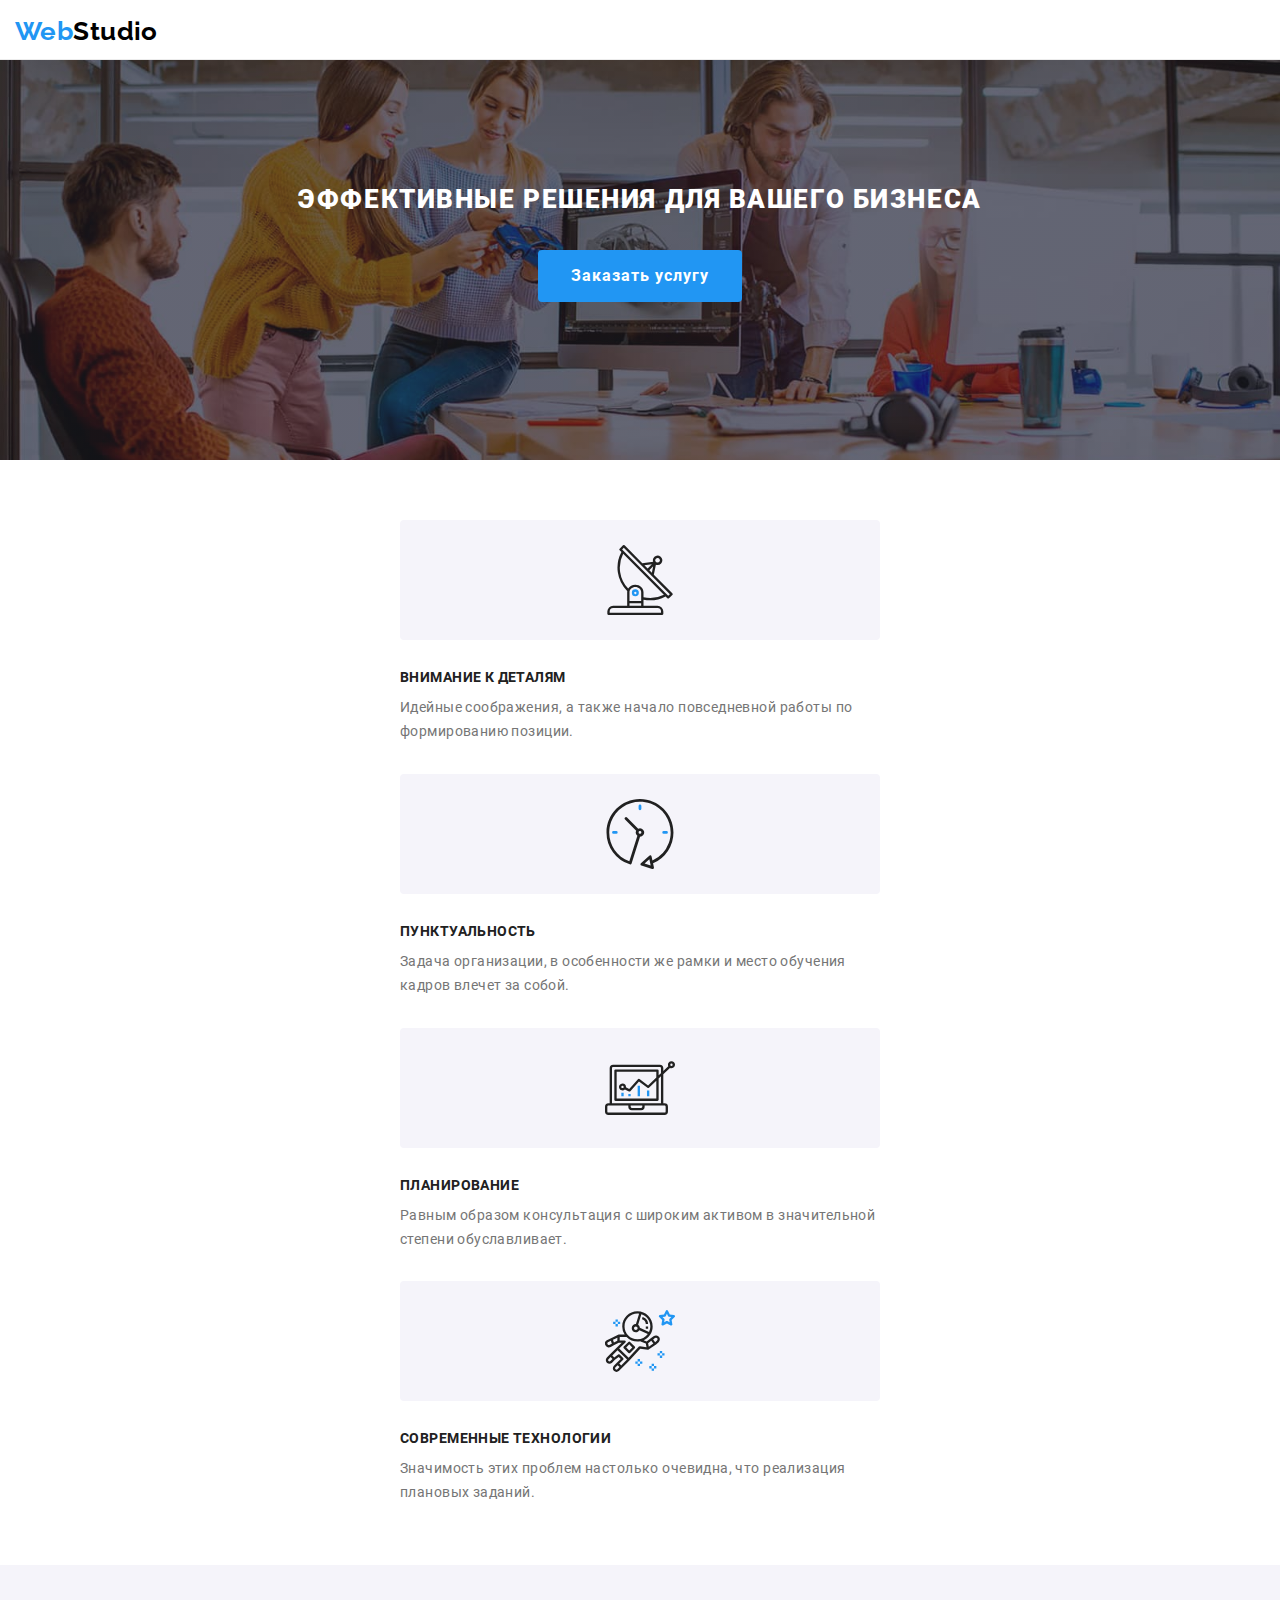
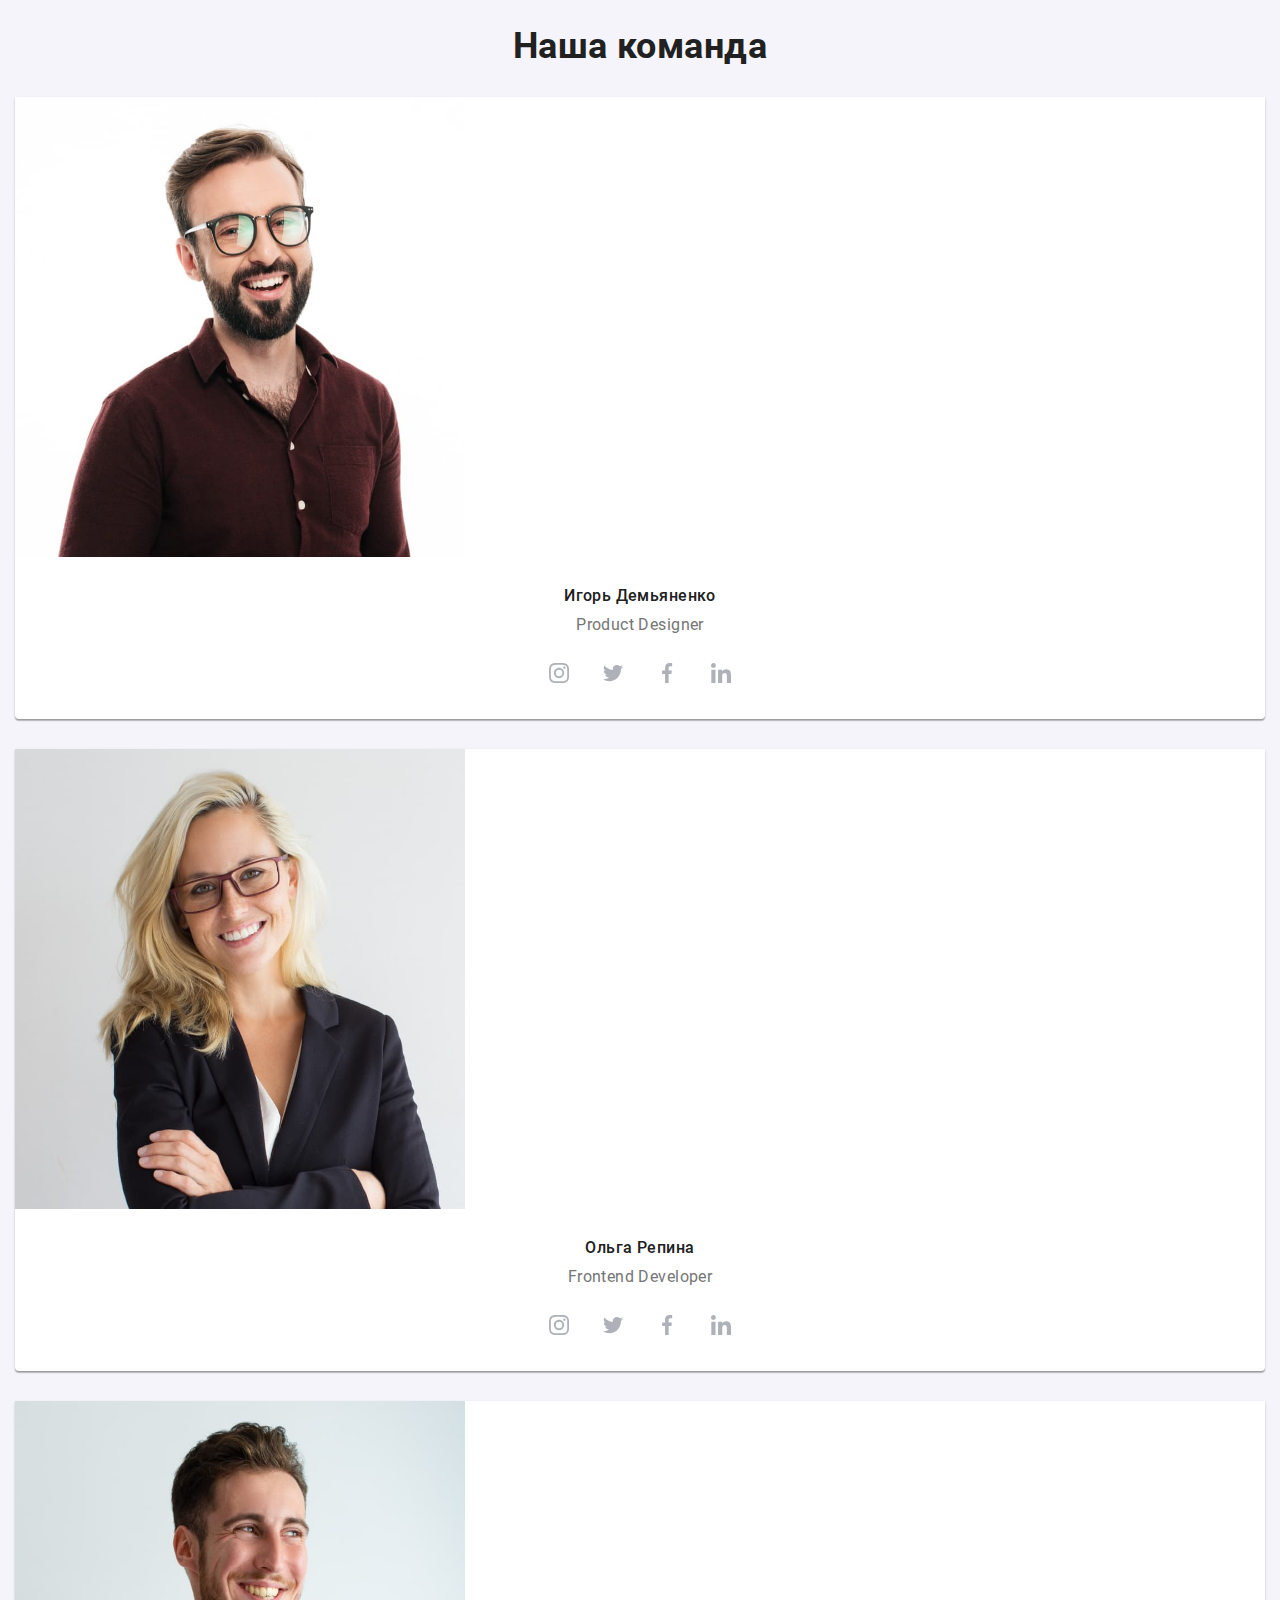
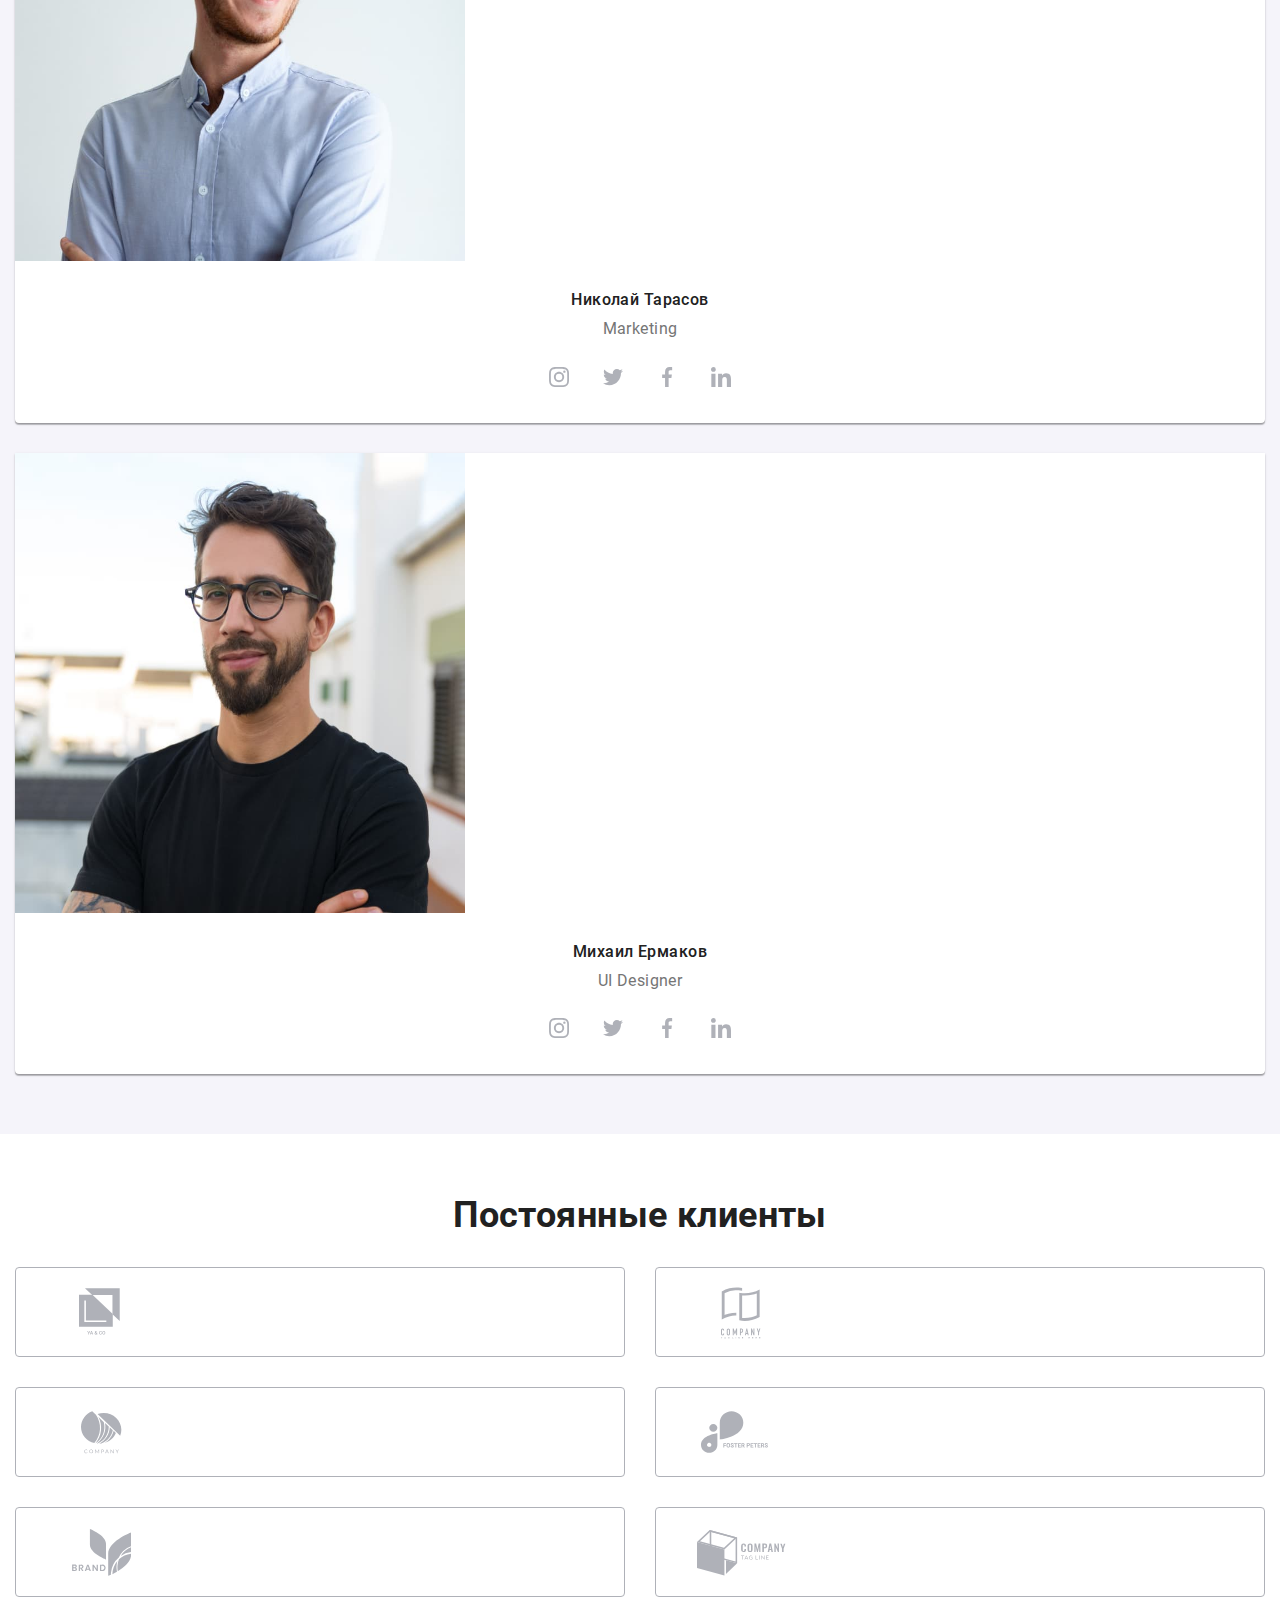
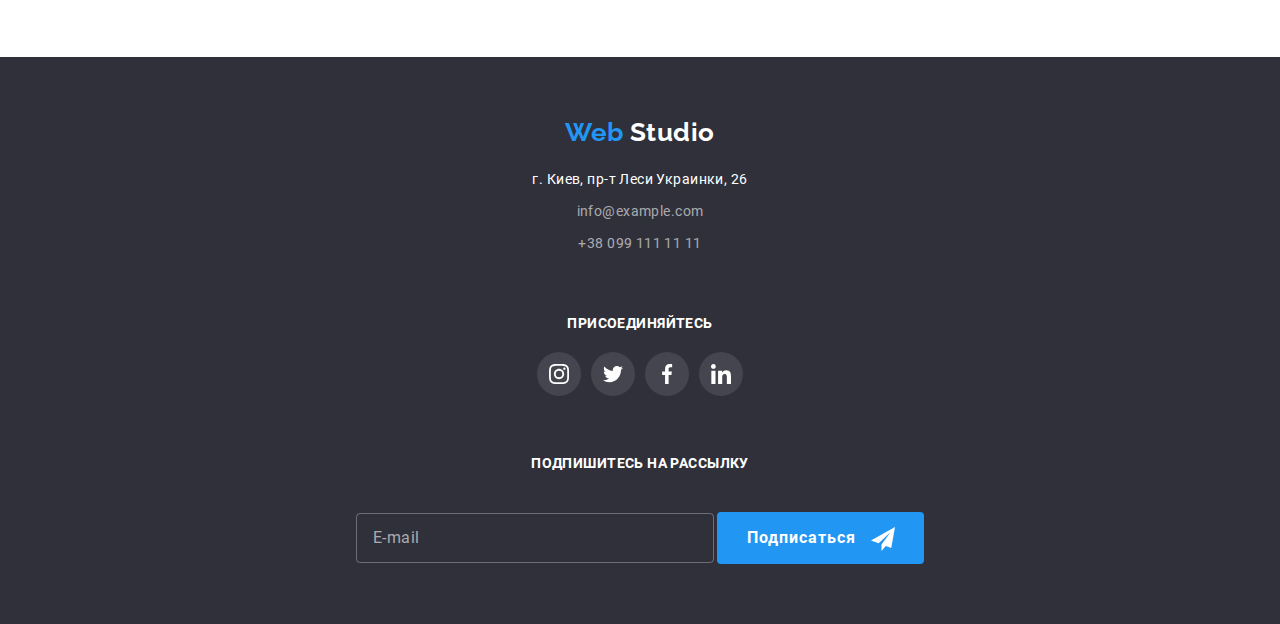
==== index.html @ 6f2499a5 "Сверстана мобильная версия index" ====
<!DOCTYPE html>
<html lang="ru">

<head>
	<meta charset="UTF-8" />
	<meta name="viewport" content="width=device-width, initial-scale=1.0" />
	<meta http-equiv="X-UA-Compatible" content="ie=edge" />
	<link rel="stylesheet" href="./css/main.min.css" />
	<title>Web Studio</title>
</head>

<body>
	<header class="page-header">
		<a href="./index.html" class="logo">
			<span class="logo-first">Web</span>Studio</a>
		<nav class="container main-nav">
			<a href="./index.html" class="logo">
				<span class="logo-first">Web</span>
				Studio
			</a>
			<ul class="list site-nav">
				<li class="site-nav-item"><a href="./index.html" class="site-nav-link current">Студия</a></li>
				<li class="site-nav-item">
					<a href="./portfolio.html" class="site-nav-link">Портфолио</a>
				</li>
				<li class="site-nav-item">
					<a href="#" class="site-nav-link">Контакты</a>
				</li>
			</ul>
			<ul class="list contacts">
				<li class="contacts-item">
					<a href="mailto:info@devstudio.com" class="contacts-link">
						<svg class="icon-contacts" width="16" height="12">
							<use href="./images/icons/sprite.svg#icon-envelope"></use>
						</svg>
						info@devstudio.com
					</a>
				</li>
				<li class="contacts-item">
					<a href="tel:+380961111111" class="contacts-link icon-phone">
						<svg class="icon-contacts" width="10" height="15">
							<use href="./images/icons/sprite.svg#icon-smartphone"></use>
						</svg>
						+38 096 111 11 11
					</a>
				</li>
			</ul>
		</nav>
	</header>
	<main>
		<!--Герой-->
		<section class="hero hero-section">
			<div class="hero-text-area">
				<h1 class="hero-title">Эффективные решения для вашего бизнеса</h1>
				<button type="button" class="button primary" data-modal-open>Заказать услугу</button>
			</div>
		</section>
		<!--Блок преимуществ-->
		<section class="section">
			<div class="container">
				<h2 class="visually-hidden">Наши преимущества</h2>
				<ul class="list advantages">
					<li class="advantages-item">
						<div class="advantages-bg">
							<svg class="advantages-icon">
								<use href="./images/icons/sprite.svg#icon-antenna"></use>
							</svg>
						</div>
						<h3 class="section-title-description">Внимание к деталям</h3>
						<p class="advantages-item-text">Идейные соображения, а также начало повседневной работы по
							формированию позиции.</p>
					</li>
					<li class="advantages-item">
						<div class="advantages-bg">
							<svg class="advantages-icon">
								<use href="./images/icons/sprite.svg#icon-clock"></use>
							</svg>
						</div>
						<h3 class="section-title-description">Пунктуальность</h3>
						<p class="advantages-item-text">Задача организации, в особенности же рамки и место обучения
							кадров влечет за собой.</p>
					</li>
					<li class="advantages-item">
						<div class="advantages-bg">
							<svg class="advantages-icon">
								<use href="./images/icons/sprite.svg#icon-diagram"></use>
							</svg>
						</div>
						<h3 class="section-title-description">Планирование</h3>
						<p class="advantages-item-text">Равным образом консультация с широким активом в значительной
							степени обуславливает.</p>
					</li>
					<li class="advantages-item">
						<div class="advantages-bg">
							<svg class="advantages-icon">
								<use href="./images/icons/sprite.svg#icon-astronaut"></use>
							</svg>
						</div>
						<h3 class="section-title-description">Современные технологии</h3>
						<p class="advantages-item-text">Значимость этих проблем настолько очевидна, что реализация
							плановых заданий.</p>
					</li>
				</ul>
			</div>
		</section>
		<!--Услуги-->
		<section class="section">
			<div class="container">
				<h2 class="section-title mobile-hidden">Чем мы занимаемся</h2>
				<ul class="list products">
					<li class="products-item">
						<img src="./images/desktop-app.jpg" alt="десктопные приложения" width="370" height="294" />
						<h3 class="section-title-description white">Десктопные приложения</h3>
					</li>
					<li class="products-item">
						<img src="./images/mobile-app.jpg" alt="мобильные приложения" width="370" height="294" />
						<h3 class="section-title-description white">Мобильные приложения</h3>
					</li>
					<li class="products-item">
						<img src="./images/design.jpg" alt="дизайн приложений" width="370" height="294" />
						<h3 class="section-title-description white">Дизайнерские решения</h3>
					</li>
				</ul>
			</div>
		</section>
		<!--Команда-->
		<section class="section-grey">
			<div class="container">
				<h2 class="section-title">Наша команда</h2>
				<ul class="list team-member">
					<li class="team-member-card">
						<img src="./images/product-designer.jpg" alt="продуктовый дизайнер Николай Кучеренко"
							width="450" height="460" />
						<div class="team-member-description">
							<h3 class="team-member name">Игорь Демьяненко</h3>
							<p class="team-member prof" lang="en">Product Designer</p>
							<ul class="list social-link">
								<li>
									<a class="social-link-item" href="https://www.instagram.com/" target="_blank"
										rel="noopener noreferrer" aria-label="ссылка на инстаграм">
										<svg class="social-link-icon" width="20" height="20">
											<use href="./images/icons/sprite.svg#icon-instagram"></use>
										</svg>
									</a>
								</li>
								<li>
									<a class="social-link-item" href="https://www.twitter.com/" target="_blank"
										rel="noopener noreferrer" aria-label="ссылка на твиттер">
										<svg class="social-link-icon" width="20" height="20">
											<use href="./images/icons/sprite.svg#icon-twitter"></use>
										</svg>
									</a>
								</li>
								<li>
									<a class="social-link-item" href="https://www.facebook.com/" target="_blank"
										rel="noopener noreferrer" aria-label="ссылка на фейсбук">
										<svg class="social-link-icon" width="20" height="20">
											<use href="./images/icons/sprite.svg#icon-facebook"></use>
										</svg>
									</a>
								</li>
								<li>
									<a class="social-link-item" href="https://www.linkedin.com/" target="_blank"
										rel="noopener noreferrer" aria-label="ссылка на линкедин">
										<svg class="social-link-icon" width="20" height="20">
											<use href="./images/icons/sprite.svg#icon-linkedin"></use>
										</svg>
									</a>
								</li>
							</ul>
						</div>
					</li>
					<li class="team-member-card">
						<img src="./images/frontend.jpg" alt="фронт-энд разработчик Ольга Иванова" width="450"
							height="460" />
						<div class="team-member-description">
							<h3 class="team-member name">Ольга Репина</h3>
							<p class="team-member prof" lang="en">Frontend Developer</p>
							<ul class="list social-link">
								<li>
									<a class="social-link-item" href="https://www.instagram.com/" target="_blank"
										rel="noopener noreferrer" aria-label="ссылка на инстаграм">
										<svg class="social-link-icon" width="20" height="20">
											<use href="./images/icons/sprite.svg#icon-instagram"></use>
										</svg>
									</a>
								</li>
								<li>
									<a class="social-link-item" href="https://www.twitter.com/" target="_blank"
										rel="noopener noreferrer" aria-label="ссылка на твиттер">
										<svg class="social-link-icon" width="20" height="20">
											<use href="./images/icons/sprite.svg#icon-twitter"></use>
										</svg>
									</a>
								</li>
								<li>
									<a class="social-link-item" href="https://www.facebook.com/" target="_blank"
										rel="noopener noreferrer" aria-label="ссылка на фейсбук">
										<svg class="social-link-icon" width="20" height="20">
											<use href="./images/icons/sprite.svg#icon-facebook"></use>
										</svg>
									</a>
								</li>
								<li>
									<a class="social-link-item" href="https://www.linkedin.com/" target="_blank"
										rel="noopener noreferrer" aria-label="ссылка на линкедин">
										<svg class="social-link-icon" width="20" height="20">
											<use href="./images/icons/sprite.svg#icon-linkedin"></use>
										</svg>
									</a>
								</li>
							</ul>
						</div>
					</li>
					<li class="team-member-card">
						<img src="./images/marketing.jpg" alt="маркетолог Андрей Шевченко" width="450" height="460" />
						<div class="team-member-description">
							<h3 class="team-member name">Николай Тарасов</h3>
							<p class="team-member prof" lang="en">Marketing</p>
							<ul class="list social-link">
								<li>
									<a class="social-link-item" href="https://www.instagram.com/" target="_blank"
										rel="noopener noreferrer" aria-label="ссылка на инстаграм">
										<svg class="social-link-icon" width="20" height="20">
											<use href="./images/icons/sprite.svg#icon-instagram"></use>
										</svg>
									</a>
								</li>
								<li>
									<a class="social-link-item" href="https://www.twitter.com/" target="_blank"
										rel="noopener noreferrer" aria-label="ссылка на твиттер">
										<svg class="social-link-icon" width="20" height="20">
											<use href="./images/icons/sprite.svg#icon-twitter"></use>
										</svg>
									</a>
								</li>
								<li>
									<a class="social-link-item" href="https://www.facebook.com/" target="_blank"
										rel="noopener noreferrer" aria-label="ссылка на фейсбук">
										<svg class="social-link-icon" width="20" height="20">
											<use href="./images/icons/sprite.svg#icon-facebook"></use>
										</svg>
									</a>
								</li>
								<li>
									<a class="social-link-item" href="https://www.linkedin.com/" target="_blank"
										rel="noopener noreferrer" aria-label="ссылка на линкедин">
										<svg class="social-link-icon" width="20" height="20">
											<use href="./images/icons/sprite.svg#icon-linkedin"></use>
										</svg>
									</a>
								</li>
							</ul>
						</div>
					</li>
					<li class="team-member-card">
						<img src="./images/ui.jpg" alt="дизайнер Иван Николаев" width="450" height="460" />
						<div class="team-member-description">
							<h3 class="team-member name">Михаил Ермаков</h3>
							<p class="team-member prof" lang="en">UI Designer</p>
							<ul class="list social-link">
								<li>
									<a class="social-link-item" href="https://www.instagram.com/" target="_blank"
										rel="noopener noreferrer" aria-label="ссылка на инстаграм">
										<svg class="social-link-icon" width="20" height="20">
											<use href="./images/icons/sprite.svg#icon-instagram"></use>
										</svg>
									</a>
								</li>
								<li>
									<a class="social-link-item" href="https://www.twitter.com/" target="_blank"
										rel="noopener noreferrer" aria-label="ссылка на твиттер">
										<svg class="social-link-icon" width="20" height="20">
											<use href="./images/icons/sprite.svg#icon-twitter"></use>
										</svg>
									</a>
								</li>
								<li>
									<a class="social-link-item" href="https://www.facebook.com/" target="_blank"
										rel="noopener noreferrer" aria-label="ссылка на фейсбук">
										<svg class="social-link-icon" width="20" height="20">
											<use href="./images/icons/sprite.svg#icon-facebook"></use>
										</svg>
									</a>
								</li>
								<li>
									<a class="social-link-item" href="https://www.linkedin.com/" target="_blank"
										rel="noopener noreferrer" aria-label="ссылка на линкедин">
										<svg class="social-link-icon" width="20" height="20">
											<use href="./images/icons/sprite.svg#icon-linkedin"></use>
										</svg>
									</a>
								</li>
							</ul>
						</div>
					</li>
				</ul>
			</div>
		</section>
		<!--Клиенты-->
		<section class="clients">
			<div class="container">
				<h2 class="section-title">Постоянные клиенты</h2>
				<ul class="list clients-list">
					<li class="clients-list-item">
						<a href="#" class="clients-link">
							<svg width="45" height="50">
								<use href="./images/icons/sprite.svg#icon-logo-1"></use>
							</svg>
						</a>
					</li>
					<li class="clients-list-item">
						<a href="#" class="clients-link">
							<svg width="40" height="52">
								<use href="./images/icons/sprite.svg#icon-logo-2"></use>
							</svg>
						</a>
					</li>
					<li class="clients-list-item">
						<a href="#" class="clients-link">
							<svg width="41" height="43">
								<use href="./images/icons/sprite.svg#icon-logo-3"></use>
							</svg>
						</a>
					</li>
					<li class="clients-list-item">
						<a href="#" class="clients-link">
							<svg width="80" height="43">
								<use href="./images/icons/sprite.svg#icon-logo-4"></use>
							</svg>
						</a>
					</li>
					<li class="clients-list-item">
						<a href="#" class="clients-link">
							<svg width="59" height="47">
								<use href="./images/icons/sprite.svg#icon-logo-5"></use>
							</svg>
						</a>
					</li>
					<li class="clients-list-item">
						<a href="#" class="clients-link">
							<svg width="89" height="46">
								<use href="./images/icons/sprite.svg#icon-logo-6"></use>
							</svg>
						</a>
					</li>
				</ul>
			</div>
		</section>
	</main>
	<footer>
		<div class="container footer-columns">
			<div class="logo-address">
				<a href="./index.html" class="logo-footer">
					<span class="logo-first">Web</span>
					Studio
				</a>
				<address class="address">
					<ul class="list">
						<li>
							<a href="https://goo.gl/maps/nj3guqjCCo6YJQm78" target="_blank" rel="noopener noreferrer"
								class="footer-link address">
								г. Киев, пр-т Леси Украинки, 26
							</a>
						</li>
						<li class="footer-contacts-mail">
							<a href="mailto:info@example.com" class="footer-link">info@example.com</a>
						</li>
						<li class="footer-contacts-phone">
							<a href="tel:+380991111111" class="footer-link">+38 099 111 11 11</a>
						</li>
					</ul>
				</address>
			</div>
			<div class="follow-block">
				<p class="footer-action">Присоединяйтесь</p>
				<ul class="list social-link">
					<li>
						<a class="social-link-item footer" href="https://www.instagram.com/" target="_blank"
							rel="noopener noreferrer" aria-label="ссылка на инстаграм">
							<svg class="social-link-icon" width="20" height="20">
								<use href="./images/icons/sprite.svg#icon-instagram"></use>
							</svg>
						</a>
					</li>
					<li>
						<a class="social-link-item footer" href="https://www.twitter.com/" target="_blank"
							rel="noopener noreferrer" aria-label="ссылка на твиттер">
							<svg class="social-link-icon" width="20" height="20">
								<use href="./images/icons/sprite.svg#icon-twitter"></use>
							</svg>
						</a>
					</li>
					<li>
						<a class="social-link-item footer" href="https://www.facebook.com/" target="_blank"
							rel="noopener noreferrer" aria-label="ссылка на фейсбук">
							<svg class="social-link-icon" width="20" height="20">
								<use href="./images/icons/sprite.svg#icon-facebook"></use>
							</svg>
						</a>
					</li>
					<li>
						<a class="social-link-item footer" href="https://www.linkedin.com/" target="_blank"
							rel="noopener noreferrer" aria-label="ссылка на линкедин">
							<svg class="social-link-icon" width="20" height="20">
								<use href="./images/icons/sprite.svg#icon-linkedin"></use>
							</svg>
						</a>
					</li>
				</ul>
			</div>
			<div class="subscribe-form">
				<p class="footer-action">Подпишитесь на рассылку</p>
				<form action="" method="POST">
					<input type="e-mail" placeholder="E-mail" name="subscribe" required class="subscribe-field" />
					<button type="submit" class="button primary subscribe">
						Подписаться
						<svg class="subscribe-icon">
							<use href="./images/icons/sprite.svg#icon-subscribe"></use>
						</svg>
					</button>
				</form>
			</div>
		</div>
	</footer>
	<div class="backdrop is-hidden" data-modal>
		<div class="modal-window">
			<button class="close-button" data-modal-close>
				<svg class="modal-form-icon close-icon" height="11" width="11">
					<use href="./images/icons/sprite.svg#icon-close"></use>
				</svg>
			</button>
			<p class="modal-form-title">Оставьте свои данные, мы вам перезвоним</p>
			<form action="" method="POST" class="modal-form">
				<label class="modal-form-label" for="username">Имя</label>
				<div class="modal-form-wrap">
					<input type="text" name="username" id="username" class="modal-form-field" required />
					<svg class="modal-form-icon" height="18" width="18">
						<use href="./images/icons/sprite.svg#icon-human"></use>
					</svg>
				</div>
				<label class="modal-form-label" for="phone">Телефон</label>
				<div class="modal-form-wrap">
					<input type="telephone" name="phone" id="phone" required class="modal-form-field" />
					<svg class="modal-form-icon" height="18" width="18">
						<use href="./images/icons/sprite.svg#icon-phone-2"></use>
					</svg>
				</div>
				<label class="modal-form-label" for="mail">Почта</label>
				<div class="modal-form-wrap">
					<input type="e-mail" name="mail" id="mail" required class="modal-form-field" />
					<svg class="modal-form-icon" height="18" width="18">
						<use href="./images/icons/sprite.svg#icon-mail-filled"></use>
					</svg>
				</div>
				<label class="modal-form-label" for="comment">Комментарий</label>
				<div class="modal-form-wrap">
					<textarea name="comment" id="comment" placeholder="Введите текст" rows="8"
						class="modal-form-field"></textarea>
				</div>
				<div class="custom-checkbox-wrap">
					<label class="check-label" for="check">
						<input class="custom-checkbox" type="checkbox" name="check" id="check" value="check" />
						<span class="icon-check"></span>
						Соглашаюсь с рассылкой и принимаю&nbsp;
						<a href="#" class="policy-link">Условия договора</a>
					</label>
				</div>
				<div class="button-submit-wrap"><button type="submit" class="button primary send">Отправить</button>
				</div>
			</form>
		</div>
	</div>
	<script src="./js/modal.js"></script>
</body>

</html>
---- css/main.min.css ----
/*! normalize.css v8.0.1 | MIT License | github.com/necolas/normalize.css */html{line-height:1.15;-webkit-text-size-adjust:100%}body{margin:0}main{display:block}h1{font-size:2em;margin:0.67em 0}hr{-webkit-box-sizing:content-box;box-sizing:content-box;height:0;overflow:visible}pre{font-family:monospace, monospace;font-size:1em}a{background-color:transparent}abbr[title]{border-bottom:none;text-decoration:underline;-webkit-text-decoration:underline dotted;text-decoration:underline dotted}b,strong{font-weight:bolder}code,kbd,samp{font-family:monospace, monospace;font-size:1em}small{font-size:80%}sub,sup{font-size:75%;line-height:0;position:relative;vertical-align:baseline}sub{bottom:-0.25em}sup{top:-0.5em}img{border-style:none}button,input,optgroup,select,textarea{font-family:inherit;font-size:100%;line-height:1.15;margin:0}button,input{overflow:visible}button,select{text-transform:none}button,[type="button"],[type="reset"],[type="submit"]{-webkit-appearance:button}button::-moz-focus-inner,[type="button"]::-moz-focus-inner,[type="reset"]::-moz-focus-inner,[type="submit"]::-moz-focus-inner{border-style:none;padding:0}button:-moz-focusring,[type="button"]:-moz-focusring,[type="reset"]:-moz-focusring,[type="submit"]:-moz-focusring{outline:1px dotted ButtonText}fieldset{padding:0.35em 0.75em 0.625em}legend{-webkit-box-sizing:border-box;box-sizing:border-box;color:inherit;display:table;max-width:100%;padding:0;white-space:normal}progress{vertical-align:baseline}textarea{overflow:auto}[type="checkbox"],[type="radio"]{-webkit-box-sizing:border-box;box-sizing:border-box;padding:0}[type="number"]::-webkit-inner-spin-button,[type="number"]::-webkit-outer-spin-button{height:auto}[type="search"]{-webkit-appearance:textfield;outline-offset:-2px}[type="search"]::-webkit-search-decoration{-webkit-appearance:none}::-webkit-file-upload-button{-webkit-appearance:button;font:inherit}details{display:block}summary{display:list-item}template{display:none}[hidden]{display:none}@font-face{font-family:Roboto;src:url(../fonts/Roboto-Regular.woff) format("woff"),url(../fonts/Roboto-Regular.woff2) format("woff2");font-weight:400;font-style:normal}@font-face{font-family:Roboto;src:url(../fonts/Roboto-Medium.woff) format("woff"),url(../fonts/Roboto-Medium.woff2) format("woff2");font-weight:500;font-style:normal}@font-face{font-family:Roboto;src:url(../fonts/Roboto-Bold.woff) format("woff"),url(../fonts/Roboto-Bold.woff2) format("woff2");font-weight:700;font-style:normal}@font-face{font-family:Roboto;src:url(../fonts/Roboto-Black.woff) format("woff"),url(../fonts/Roboto-Black.woff2) format("woff2");font-weight:900;font-style:normal}@font-face{font-family:Raleway;src:url(../fonts/Raleway-Bold.woff) format("woff"),url(../fonts/Raleway-Bold.woff2) format("woff2");font-weight:700;font-style:normal}.logo,.logo-first,.logo-footer{font-family:Raleway, serif;font-style:normal;font-weight:700;font-size:26px;line-height:1.2;text-decoration:none}.button,.site-nav-link,.site-nav-link::after,.contacts-link,.clients-list-item,.clients-link,.portfolio-card-link,.portfolio-item-text,.social-link-item,.social-link-icon:hover,.social-link-icon:focus,.social-link-item.footer,.subscribe-field,.modal-form-field,.modal-form-icon,.icon-check,.backdrop{-webkit-transition-duration:250ms;transition-duration:250ms;-webkit-transition-timing-function:cubic-bezier(0.4, 0, 0.2, 1);transition-timing-function:cubic-bezier(0.4, 0, 0.2, 1)}.button{display:inline-block;border:1px solid transparent;border-radius:4px;padding:10px 32px;min-width:200px;background-color:#fff;color:#757575;font-weight:700;font-size:16px;line-height:1.88;text-align:center;letter-spacing:0.06em;cursor:pointer;-webkit-transition-property:color, background-color, -webkit-box-shadow;transition-property:color, background-color, -webkit-box-shadow;transition-property:color, background-color, box-shadow;transition-property:color, background-color, box-shadow, -webkit-box-shadow}.site-nav-link,.contacts-link{padding-top:32px;padding-bottom:32px;display:block;font-weight:500;line-height:1.14;letter-spacing:0.02em;text-decoration:none}html{-webkit-box-sizing:border-box;box-sizing:border-box}*,*::before,*::after{-webkit-box-sizing:inherit;box-sizing:inherit}body{color:#757575;font-family:Roboto, sans-serif;font-style:normal;font-weight:400;font-size:14px;line-height:1.71;letter-spacing:0.03em;background-color:#fff}footer{margin-top:60px;background-color:#2f303a}button{font-family:inherit}img{display:block;margin:0;max-width:100%}.list{list-style:none;padding:0;margin:0}.container{margin-left:auto;margin-right:auto;padding-left:15px;padding-right:15px}.visually-hidden{position:absolute !important;clip:rect(1px 1px 1px 1px);clip:rect(1px, 1px, 1px, 1px);padding:0 !important;border:0 !important;height:1px !important;width:1px !important;overflow:hidden}.logo{color:#000;display:block;padding-top:16px;padding-bottom:16px;padding-left:15px}.logo-first{color:#2196f3}.logo-footer{color:#fff}.page-header{position:relative;margin:0;border-bottom:1px solid #ececec;height:60px}.main-nav{display:none;-webkit-box-align:center;-ms-flex-align:center;align-items:center}.site-nav{display:-webkit-box;display:-ms-flexbox;display:flex;margin-left:75px}.site-nav-item{margin-right:50px;position:relative}.site-nav-item:last-child{margin-right:0}.contacts{display:none;margin-left:auto}.contacts-item{margin-right:30px}.contacts-item:last-child{margin-right:0}.site-nav-link{color:#212121;-webkit-transition-property:color;transition-property:color}.site-nav-link::after{content:"";background-color:#ffffff;-webkit-transition-property:background-color;transition-property:background-color}.site-nav-link:hover::after,.site-nav-link:focus::after,.site-nav-link.current::after{content:"";width:100%;height:4px;border-radius:2px;background-color:#2196f3;position:absolute;bottom:0;left:0;-webkit-transform:translate(0px, 1px);transform:translate(0px, 1px)}.site-nav-link.current{color:#2196f3}.contacts-link{color:#757575;fill:#757575;-webkit-transition-property:color, fill;transition-property:color, fill}.icon-contacts{margin-right:10px;vertical-align:middle}.site-nav-link:hover,.contacts-link:hover,.site-nav-link:focus,.contacts-link:focus{color:#2196f3;fill:#2196f3}.hero{color:#fff;text-align:center;letter-spacing:0.06em}.hero-section{padding-top:118px;padding-bottom:118px;padding-left:60px;padding-right:60px;height:400px;width:100%;margin-left:auto;margin-right:auto;background-color:rgba(47,48,58,0.8);background-image:-webkit-gradient(linear, left top, left bottom, from(rgba(47,48,58,0.4)), to(rgba(47,48,58,0.4))),url(../images/hero.jpg);background-image:linear-gradient(rgba(47,48,58,0.4), rgba(47,48,58,0.4)),url(../images/hero.jpg);background-position:center;background-size:cover}.hero-text-area{margin-left:auto;margin-right:auto}.hero-title{margin-top:0;margin-bottom:30px;font-weight:900;font-size:26px;line-height:1.62;letter-spacing:0.06em;text-transform:uppercase}.button.primary{background-color:#2196f3;color:#fff}.button.filter{background-color:#f5f4fa;color:#212121;line-height:1.88;letter-spacing:0.03em;padding:6px 22px;min-width:73px}.subscribe{padding-left:29px;padding-right:28px;margin-top:20px}.subscribe-icon{fill:#fff;width:24px;height:24px;margin-left:10px;vertical-align:middle}.filter-item{margin-left:8px}.filter-item:first-child{margin-left:0}.button.filter:hover,.button.filter:active,.button.filter:focus{background-color:#2196f3;color:#fff;outline:none;-webkit-box-shadow:0px 3px 1px rgba(0,0,0,0.1),0px 1px 2px rgba(0,0,0,0.08),0px 2px 2px rgba(0,0,0,0.12);box-shadow:0px 3px 1px rgba(0,0,0,0.1),0px 1px 2px rgba(0,0,0,0.08),0px 2px 2px rgba(0,0,0,0.12)}.send:hover,.send:focus,.primary:hover,.primary:focus{-webkit-box-shadow:0px 4px 4px rgba(0,0,0,0.15);box-shadow:0px 4px 4px rgba(0,0,0,0.15);background:#188ce8;outline:none}.section{margin-top:60px}.section-title{margin-top:0;margin-bottom:30px;color:#212121;font-weight:700;font-size:36px;line-height:1.17;text-align:center}.section-title-description{margin-top:30px;margin-bottom:10px;color:#212121;font-weight:700;font-size:14px;line-height:1.14;text-transform:uppercase}.section-title-description.white{margin-top:0;margin-bottom:0;padding-top:27px;padding-bottom:27px;display:block;position:absolute;bottom:0;width:100%;background-color:rgba(47,48,58,0.8);color:#fff;text-align:center}.advantages-item{max-width:480px;display:block;margin-left:auto;margin-right:auto}.advantages-item:not(:last-child){margin-bottom:30px}.advantages-bg{height:120px;display:-webkit-box;display:-ms-flexbox;display:flex;-webkit-box-align:center;-ms-flex-align:center;align-items:center;-webkit-box-pack:center;-ms-flex-pack:center;justify-content:center;background-color:#f5f4fa;border-radius:4px}.advantages-icon{width:70px;height:70px}.advantages-item-text{margin:0;padding:0}.mobile-hidden{display:none}.products{display:none}.products-item{width:calc((100% - 60px) / 3);position:relative}.products-item:not(:last-child){margin-right:30px}.section-grey{padding-top:60px;padding-bottom:60px;margin-top:60px;background-color:#f5f4fa}.team-member{font-size:16px;line-height:1.18;text-align:center}.team-member-card{width:100%;background-color:#fff;-webkit-box-shadow:0px 1px 3px rgba(0,0,0,0.12),0px 1px 1px rgba(0,0,0,0.14),0px 2px 1px rgba(0,0,0,0.2);box-shadow:0px 1px 3px rgba(0,0,0,0.12),0px 1px 1px rgba(0,0,0,0.14),0px 2px 1px rgba(0,0,0,0.2);border-radius:0px 0px 4px 4px}.team-member-card:not(:last-child){margin-bottom:30px}.team-member.name{margin-top:0;margin-bottom:10px;display:block;color:#212121;font-weight:500}.team-member.prof{margin-top:0;margin-bottom:16px;display:block}.team-member-description{padding-top:30px;padding-bottom:24px;margin-left:auto;margin-right:auto}.clients{margin-top:60px}.clients-list{display:-webkit-box;display:-ms-flexbox;display:flex;-webkit-box-align:center;-ms-flex-align:center;align-items:center;-ms-flex-wrap:wrap;flex-wrap:wrap}.clients-list-item{display:-webkit-box;display:-ms-flexbox;display:flex;width:calc((100% - 30px) / 2);height:90px;border:1px solid #afb1b8;border-radius:4px;margin-bottom:30px;-webkit-transition-property:border-color;transition-property:border-color}.clients-list-item:hover,.clients-list-item:focus{border-color:#2196f3}.clients-list-item:not(:nth-child(2n)){margin-right:30px}.clients-list-item:nth-child(5){margin-bottom:0px}.clients-list-item:nth-child(6){margin-bottom:0px}.clients-link{display:-webkit-box;display:-ms-flexbox;display:flex;-webkit-box-align:center;-ms-flex-align:center;align-items:center;-webkit-box-pack:center;-ms-flex-pack:center;justify-content:center;height:90px;width:170px;margin:0;padding:0;fill:#afb1b8;-webkit-transition-property:fill;transition-property:fill}.clients-link:hover,.clients-link:focus{fill:#2196f3}.portfolio-card{width:calc((100% - 60px) / 3);margin-right:30px;margin-bottom:30px}.portfolio-card-link{color:inherit;text-decoration:none;display:block;margin:0;padding:0;background:#ffffff;-webkit-transition-property:-webkit-box-shadow;transition-property:-webkit-box-shadow;transition-property:box-shadow;transition-property:box-shadow, -webkit-box-shadow}.portfolio-card-link:hover,.portfolio-card-link:focus{-webkit-box-shadow:0px 1px 1px rgba(0,0,0,0.12),0px 4px 4px rgba(0,0,0,0.06),1px 4px 6px rgba(0,0,0,0.16);box-shadow:0px 1px 1px rgba(0,0,0,0.12),0px 4px 4px rgba(0,0,0,0.06),1px 4px 6px rgba(0,0,0,0.16)}.portfolio-card:nth-last-child(-n+3){margin-bottom:0}.portfolio-card:nth-child(3n){margin-right:0}.portfolio-item{padding:20px 24px;border-left:1px solid #eeeeee;border-right:1px solid #eeeeee;border-bottom:1px solid #eeeeee}.portfolio-item-title{margin:0;color:#212121;font-weight:700;font-size:18px;line-height:2;letter-spacing:0.06em}.portfolio-item-description{margin-top:4px;margin-bottom:0;font-size:16px;line-height:1.87}.portfolio-item-text{margin:0;padding:63px 24px;width:100%;height:100%;position:absolute;top:0;left:0;background-color:rgba(33,150,243,0.9);color:#fff;font-size:18px;line-height:1.56;-webkit-transform:translatey(101%);transform:translatey(101%);-webkit-transition-property:-webkit-transform;transition-property:-webkit-transform;transition-property:transform;transition-property:transform, -webkit-transform}.overlay-portfolio-text{position:relative;overflow:hidden}.portfolio-card-link:hover .portfolio-item-text,.portfolio-card-link:focus .portfolio-item-text{-webkit-transform:translatey(0);transform:translatey(0);width:370px;height:294px}.filter-list{display:-webkit-box;display:-ms-flexbox;display:flex;-webkit-box-pack:center;-ms-flex-pack:center;justify-content:center}.filter-section{margin-top:94px}.works-section{margin-top:50px}.works-list{display:-webkit-box;display:-ms-flexbox;display:flex;-ms-flex-wrap:wrap;flex-wrap:wrap}.footer-link{color:rgba(255,255,255,0.6);font-style:normal;text-decoration:none}.footer-link.address{color:#fff}.footer-action{margin-bottom:20px;color:#fff;font-weight:700;font-size:14px;line-height:1.14;text-transform:uppercase}.footer-columns{-webkit-box-align:baseline;-ms-flex-align:baseline;align-items:baseline;padding-bottom:60px;padding-top:60px;text-align:center}.address{margin-top:20px}.footer-contacts-mail{margin-top:8px}.footer-contacts-phone{margin-top:8px}.subscribe-form{margin-top:60px}.social-link{display:-webkit-box;display:-ms-flexbox;display:flex;-webkit-box-align:center;-ms-flex-align:center;align-items:center;-webkit-box-pack:center;-ms-flex-pack:center;justify-content:center}.social-link>li:not(:last-child){margin-right:10px}.social-link-item{display:-webkit-box;display:-ms-flexbox;display:flex;-webkit-box-align:center;-ms-flex-align:center;align-items:center;margin:0px;padding:12px;fill:#afb1b8;background-color:#ffffff;border-radius:50%;-webkit-transition-property:fill, background-color;transition-property:fill, background-color}.social-link-item:hover,.social-link-item:focus,.social-link-item.footer:hover,.social-link-item.footer:focus{fill:#fff;background-size:44px 44px;background-color:#2196f3;border-radius:50%}.social-link-icon:hover,.social-link-icon:focus{fill:#fff;-webkit-transition-property:fill;transition-property:fill}.social-link-item.footer{fill:#fff;background-color:rgba(255,255,255,0.1);border-radius:50%;-webkit-transition-property:fill, background-color;transition-property:fill, background-color}.follow-block{margin-top:60px}.subscribe-field{display:inline-block;outline:none;height:50px;min-width:358px;padding-left:16px;padding-right:16px;border:1px solid rgba(255,255,255,0.3);border-radius:4px;background:transparent;font-size:16px;color:#fff;-webkit-transition-property:border;transition-property:border}.subscribe-field::-webkit-input-placeholder{font-size:16px;color:rgba(255,255,255,0.6);letter-spacing:0.03em}.subscribe-field:-ms-input-placeholder{font-size:16px;color:rgba(255,255,255,0.6);letter-spacing:0.03em}.subscribe-field::-ms-input-placeholder{font-size:16px;color:rgba(255,255,255,0.6);letter-spacing:0.03em}.subscribe-field::placeholder{font-size:16px;color:rgba(255,255,255,0.6);letter-spacing:0.03em}.subscribe-field:hover,.subscribe-field:focus,.subscribe-field:not(:placeholder-shown){border-color:#fff}.modal-form{font-weight:400;font-size:12px;line-height:1.17;letter-spacing:0.01em;color:#757575;padding-right:40px;padding-left:40px}.modal-form-title{margin-top:40px;margin-bottom:12px;font-weight:700;font-size:20px;line-height:1.15;text-align:center;letter-spacing:0.03em;color:#212121}.modal-form-field{display:block;width:100%;height:40px;background:transparent;border:1px solid rgba(33,33,33,0.2);border-radius:4px;padding-left:42px;padding-right:12px;margin-bottom:10px;outline:none;-webkit-transition-property:border;transition-property:border}.modal-form-field::-webkit-input-placeholder{color:rgba(117,117,117,0.5)}.modal-form-field:-ms-input-placeholder{color:rgba(117,117,117,0.5)}.modal-form-field::-ms-input-placeholder{color:rgba(117,117,117,0.5)}.modal-form-field::placeholder{color:rgba(117,117,117,0.5)}.modal-form-label{display:block;margin-bottom:4px}.modal-form-icon{position:absolute;left:15px;top:50%;-webkit-transform:translate(0%, -50%);transform:translate(0%, -50%);fill:#212121;-webkit-transition-property:fill;transition-property:fill}.modal-form-wrap{position:relative}textarea.modal-form-field{height:120px;resize:none;padding:12px 16px}.modal-form-field:focus+.modal-form-icon,.modal-form-field:hover+.modal-form-icon{fill:#2196f3}.modal-form-field:focus,.modal-form-field:hover{border:1px solid #2196f3}.button-submit-wrap{display:-webkit-box;display:-ms-flexbox;display:flex;-webkit-box-pack:center;-ms-flex-pack:center;justify-content:center;margin-top:30px;margin-bottom:40px}.custom-checkbox-wrap{display:-webkit-box;display:-ms-flexbox;display:flex;-webkit-box-pack:center;-ms-flex-pack:center;justify-content:center;margin-top:20px;font-size:14px;line-height:2}.custom-checkbox{position:absolute;width:1px;height:1px;margin:-1px;border:0;padding:0;clip:rect(0 0 0 0);overflow:hidden}.check-label{display:-webkit-box;display:-ms-flexbox;display:flex;-webkit-box-align:center;-ms-flex-align:center;align-items:center;cursor:pointer}.icon-check{display:inline-block;width:16px;height:15px;margin-right:7px;border:2px solid #212121;border-radius:4px;background-color:rgba(255,255,255,0);-webkit-transition-property:border, background-color;transition-property:border, background-color}.custom-checkbox:checked+.icon-check{background-color:#2196f3;background-image:url(../images/icons/icon-check.svg);background-size:contain;background-origin:border-box;border-color:#2196f3}.policy-link{color:#2196f3;text-decoration:underline}.backdrop{position:fixed;top:0;left:0;right:0;bottom:0;width:100%;height:100%;background-color:rgba(0,0,0,0.2);opacity:1;-webkit-transition-property:opacity;transition-property:opacity}.backdrop.is-hidden{visibility:hidden;pointer-events:none;opacity:0}.modal-window{position:absolute;top:50%;left:50%;-webkit-transform:translate(-50%, -50%);transform:translate(-50%, -50%);width:90%;max-width:528px;background-color:#ffffff;-webkit-box-shadow:0px 1px 3px rgba(0,0,0,0.12),0px 1px 1px rgba(0,0,0,0.14),0px 2px 1px rgba(0,0,0,0.2);box-shadow:0px 1px 3px rgba(0,0,0,0.12),0px 1px 1px rgba(0,0,0,0.14),0px 2px 1px rgba(0,0,0,0.2);border-radius:4px}.close-button{position:absolute;right:8px;top:8px;width:30px;height:30px;border:1px solid rgba(0,0,0,0.1);border-radius:50%;cursor:pointer}.close-button:hover,.close-button:focus{fill:#2196f3}.close-button:active{outline:none}.modal-form-icon.close-icon{-webkit-transform:translate(-50%, -50%);transform:translate(-50%, -50%);fill:black}.close-button:hover .modal-form-icon.close-icon,.close-button:focus .modal-form-icon.close-icon{fill:#2196f3}
/*# sourceMappingURL=main.min.css.map */
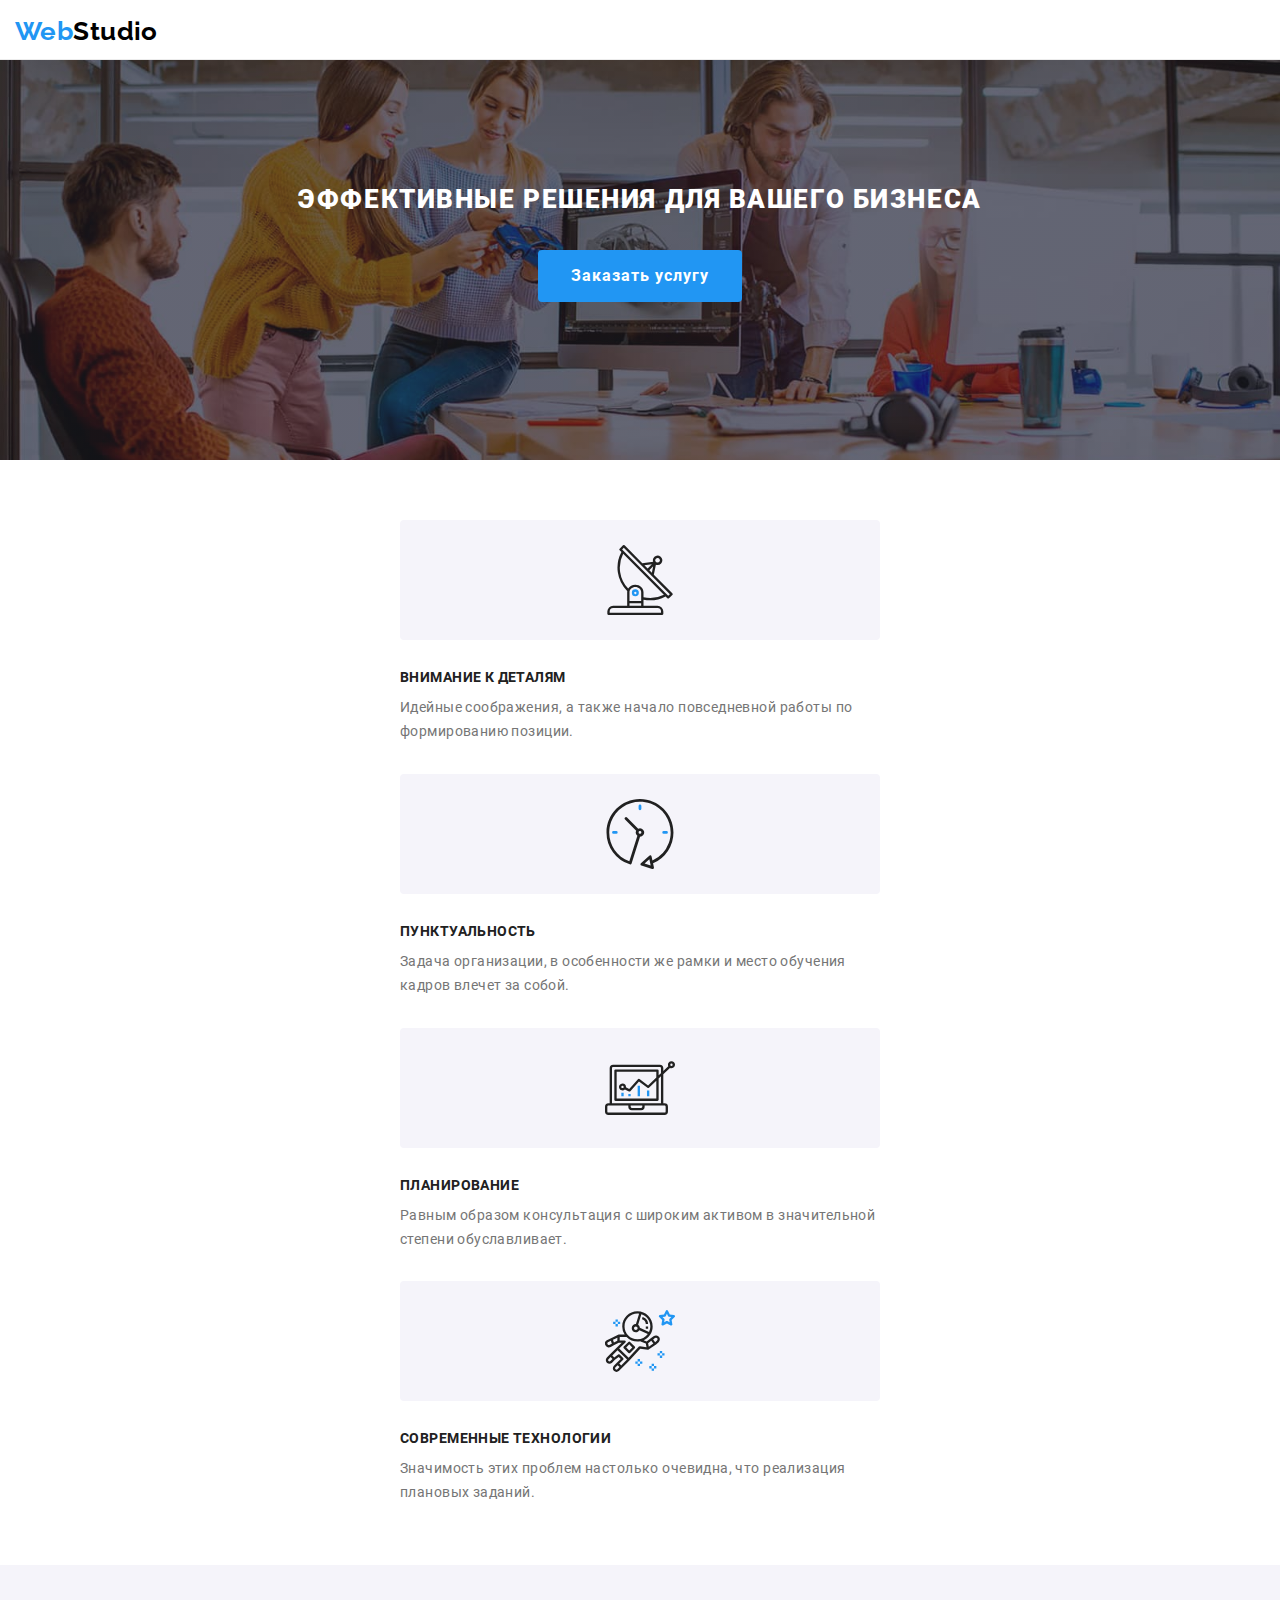
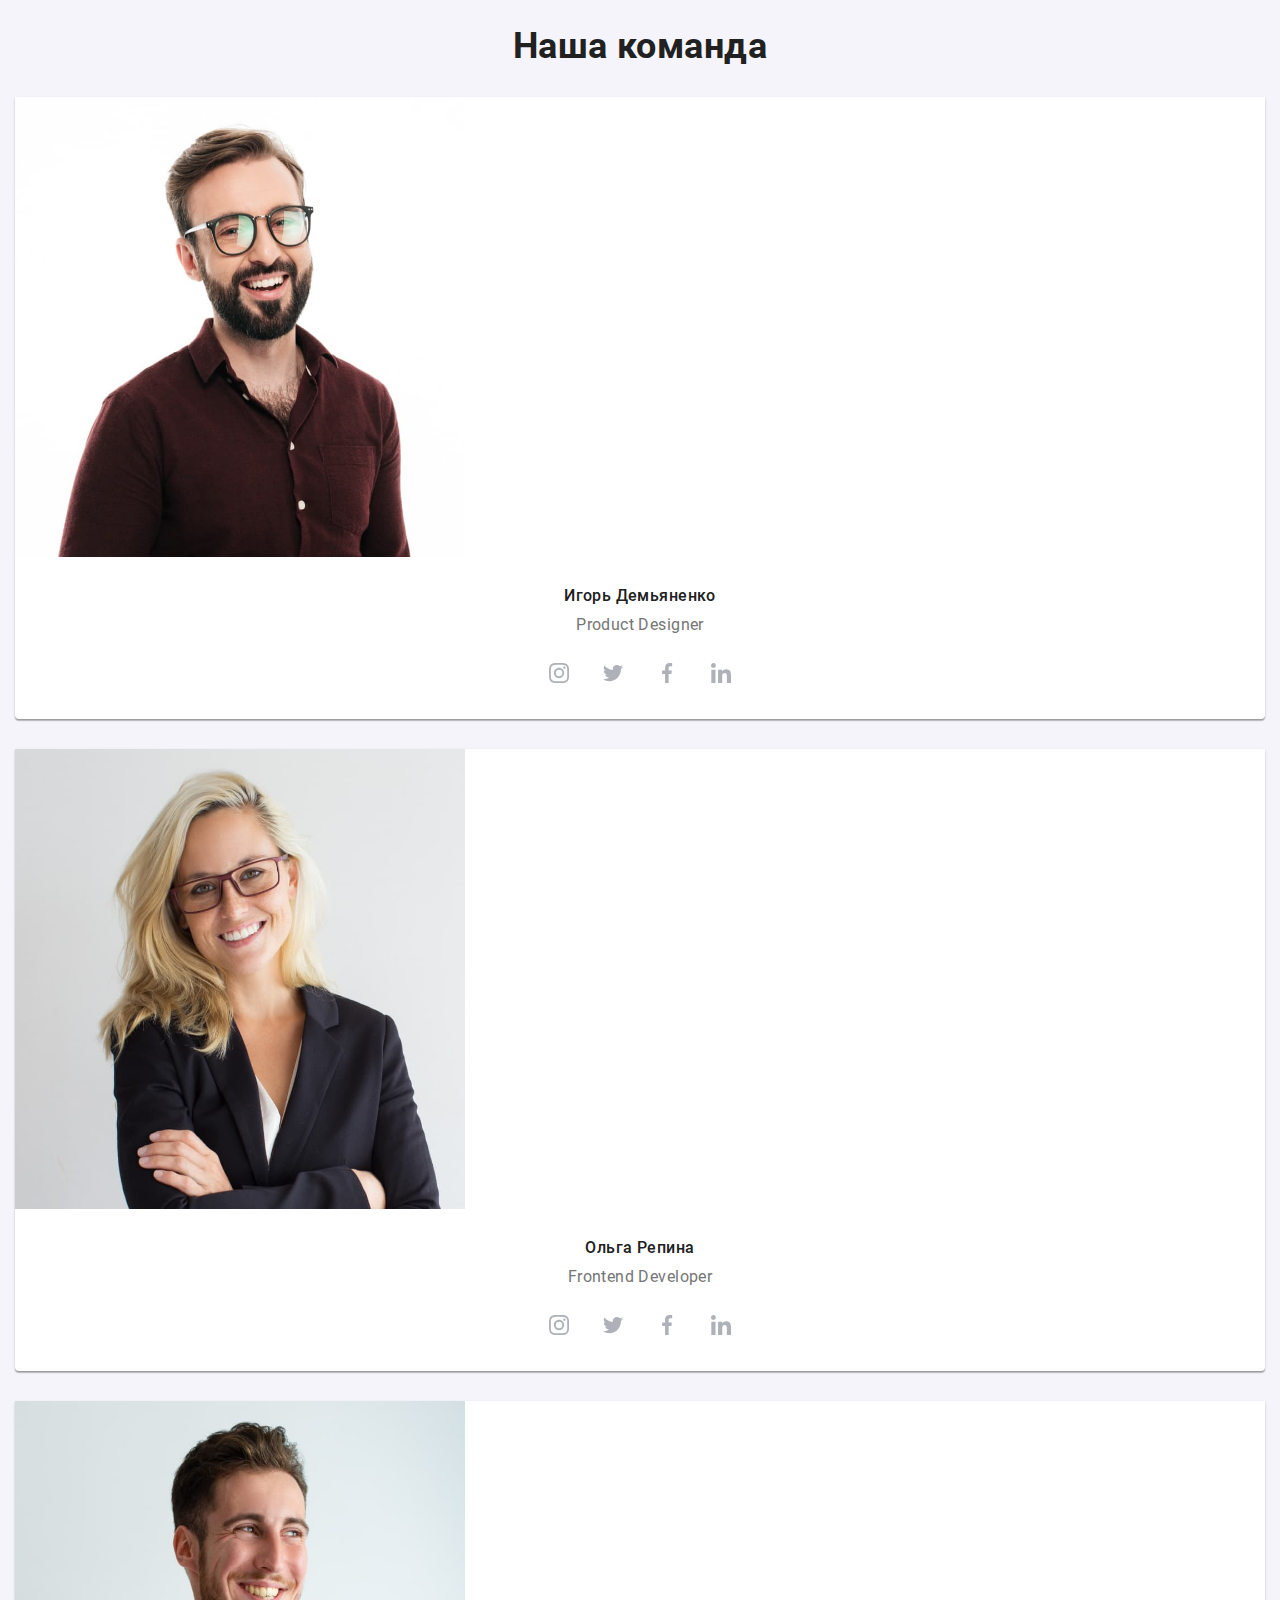
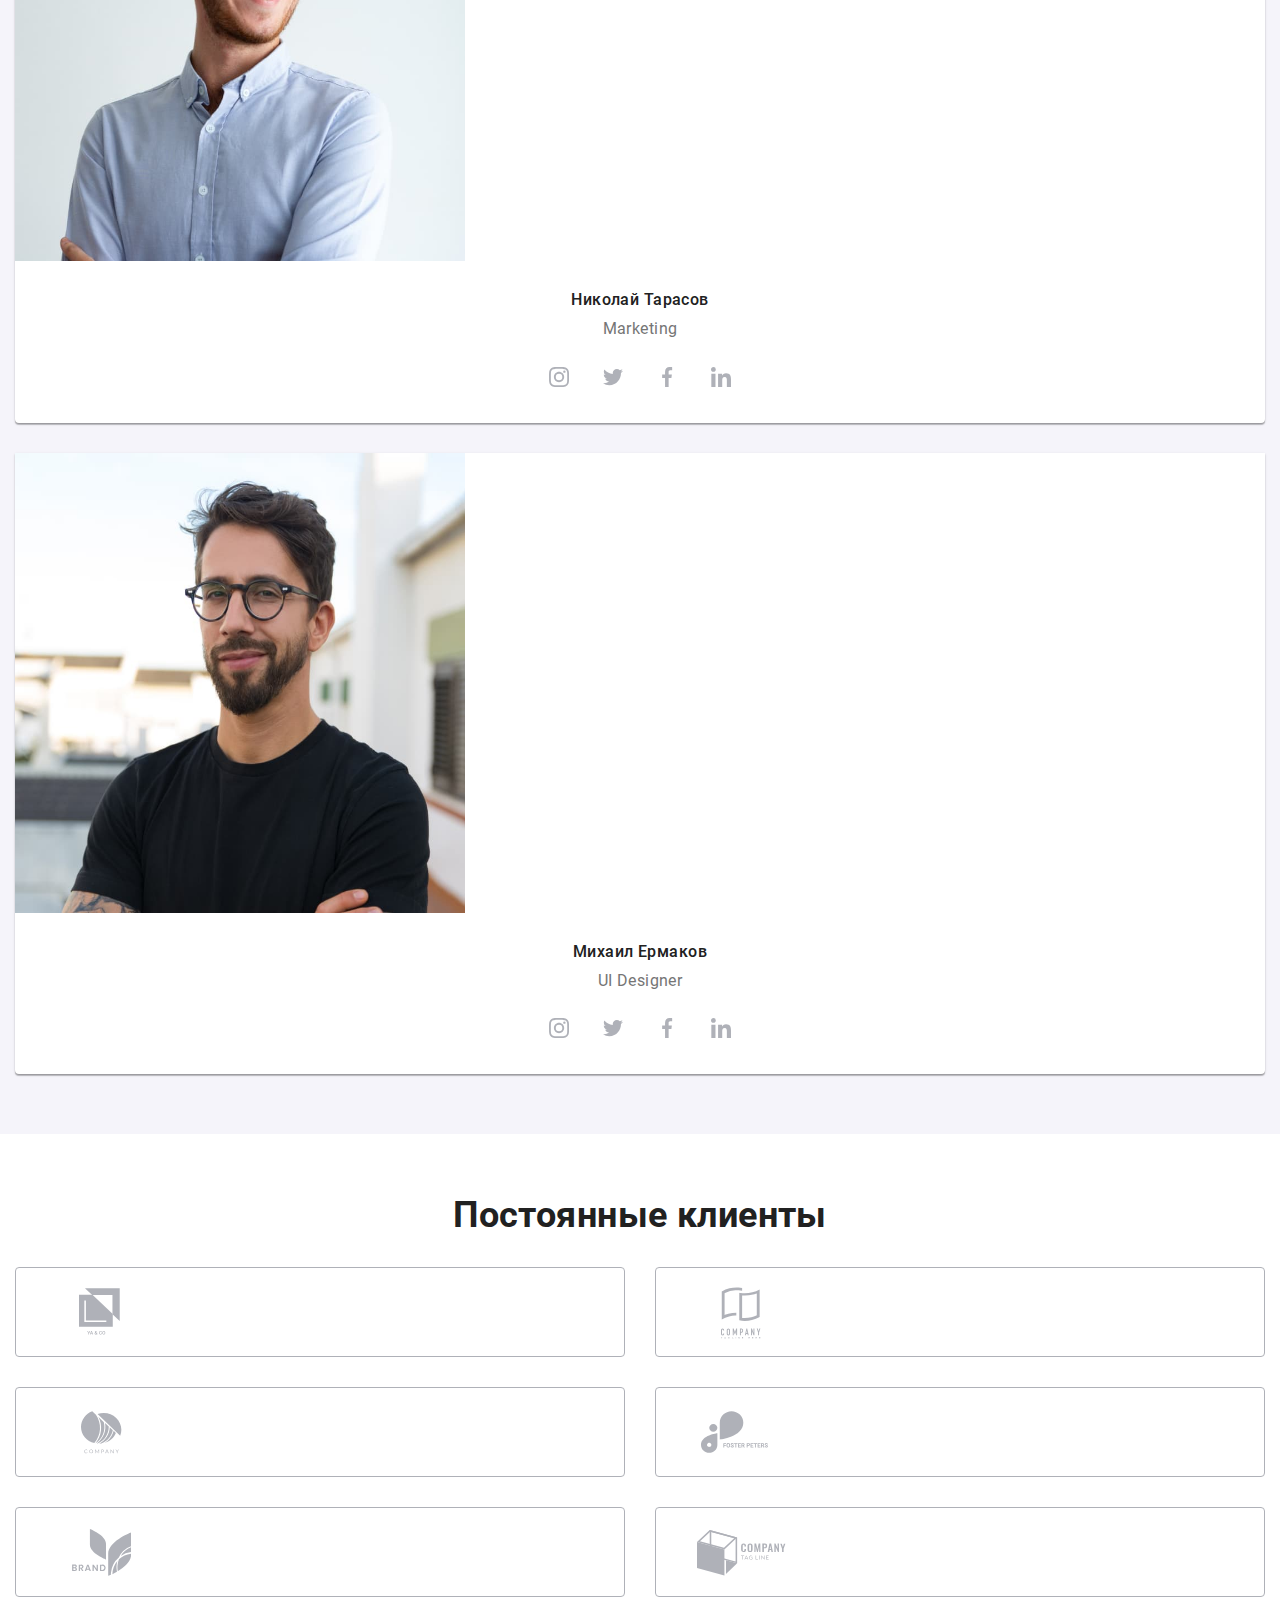
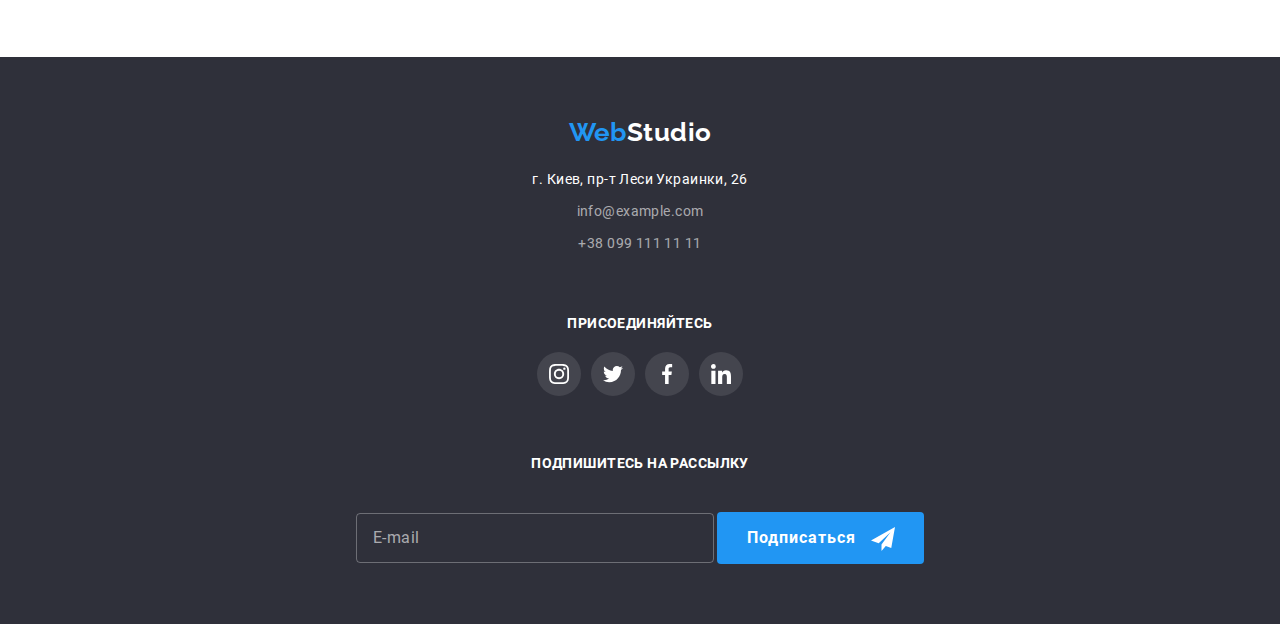
==== commit e54bfd78: "Дополнения к мобильной версии index" ====
--- a/index.html
+++ b/index.html
@@ -352,8 +352,7 @@
 		<div class="container footer-columns">
 			<div class="logo-address">
 				<a href="./index.html" class="logo-footer">
-					<span class="logo-first">Web</span>
-					Studio
+					<span class="logo-first">Web</span>Studio
 				</a>
 				<address class="address">
 					<ul class="list">
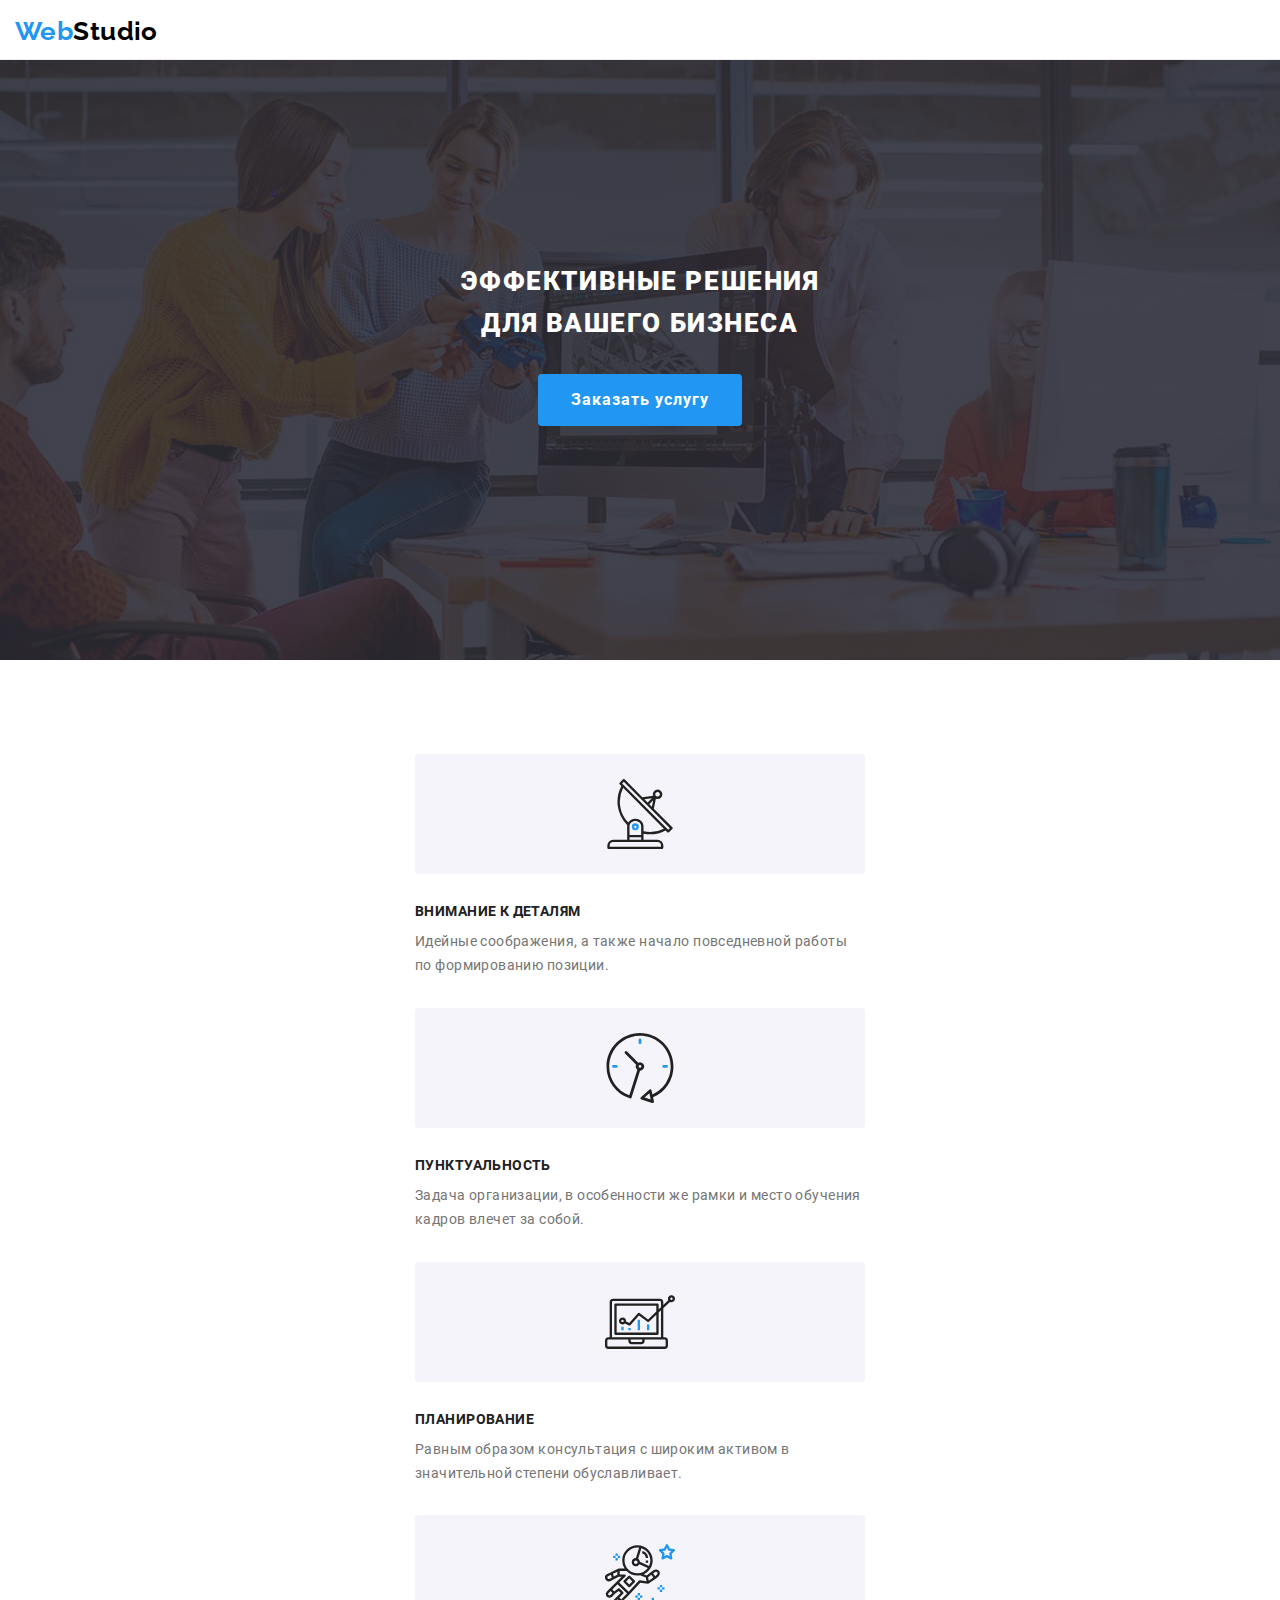
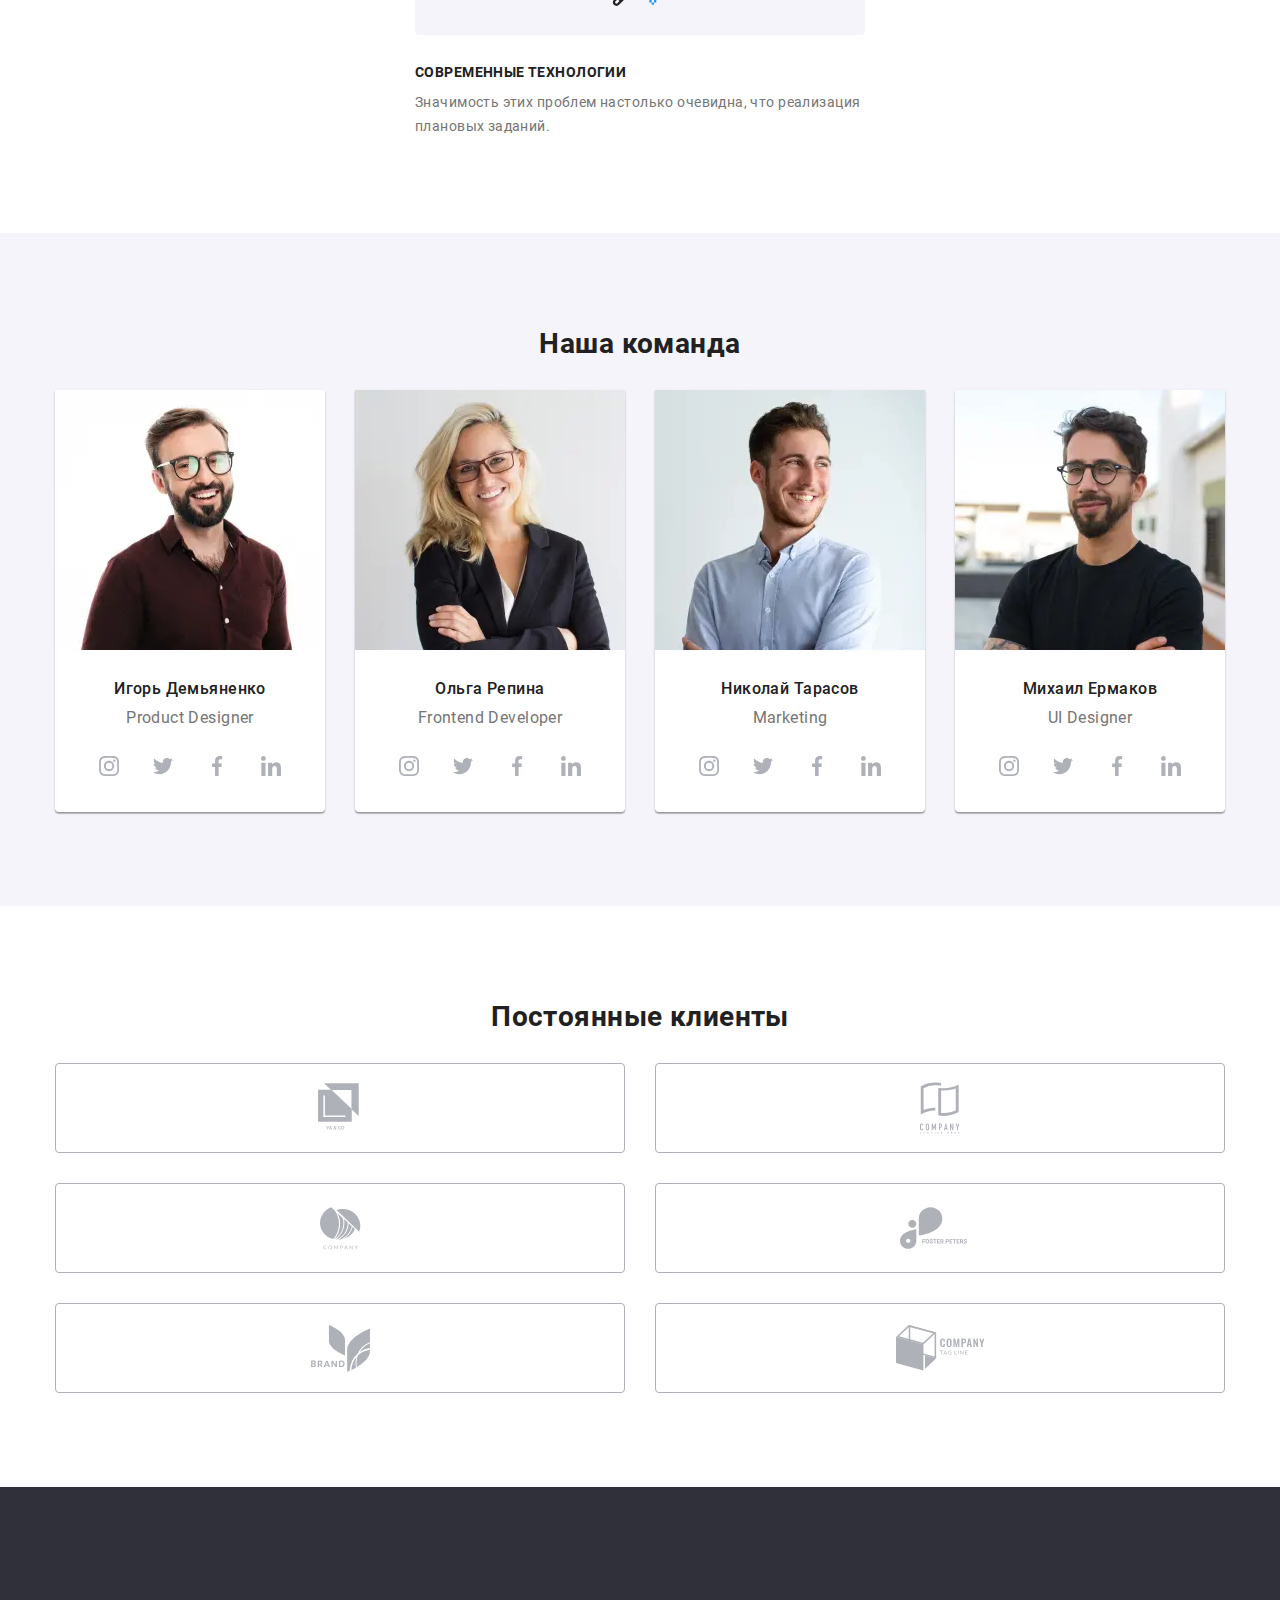
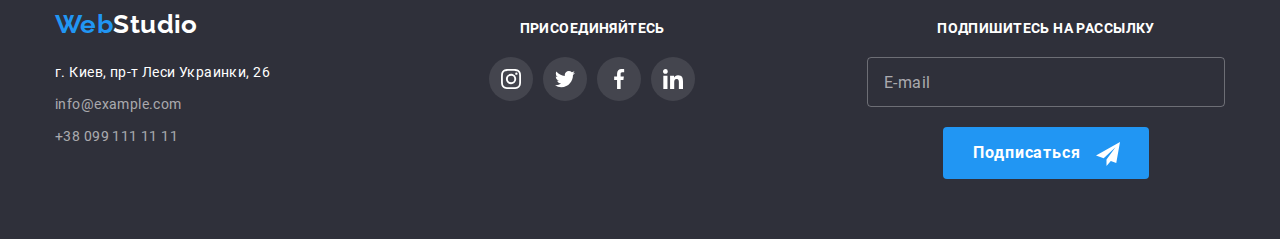
==== commit c3b286a7: "Продолжение верстки для мобиольных" ====
--- a/index.html
+++ b/index.html
@@ -109,15 +109,32 @@
 				<h2 class="section-title mobile-hidden">Чем мы занимаемся</h2>
 				<ul class="list products">
 					<li class="products-item">
-						<img src="./images/desktop-app.jpg" alt="десктопные приложения" width="370" height="294" />
+						<picture>
+							<source srcset="./images/desktop/desktop-app.webp 1x, 
+                ./images/desktop/desktop-app-2x.webp 2x" type="image/webp">
+							<img srcset="./images/desktop/desktop-app.jpg 1x, 
+                  ./images/desktop/desktop-app-2x.jpg 2x" src="./images/desktop/desktop-app.jpg"
+								alt="десктопные приложения">
+						</picture>
 						<h3 class="section-title-description white">Десктопные приложения</h3>
 					</li>
 					<li class="products-item">
-						<img src="./images/mobile-app.jpg" alt="мобильные приложения" width="370" height="294" />
+						<picture>
+							<source srcset="./images/desktop/mobile-app.webp 1x, 
+                ./images/desktop/mobile-app-2x.webp 2x" type="image/webp">
+							<img srcset="./images/desktop/mobile-app.jpg 1x, 
+                  ./images/desktop/mobile-app-2x.jpg 2x" src="./images/desktop/mobile-app.jpg"
+								alt="мобильные приложения">
+						</picture>
 						<h3 class="section-title-description white">Мобильные приложения</h3>
 					</li>
 					<li class="products-item">
-						<img src="./images/design.jpg" alt="дизайн приложений" width="370" height="294" />
+						<picture>
+							<source srcset="./images/desktop/design.webp 1x, 
+                ./images/desktop/design-2x.webp 2x" type="image/webp">
+							<img srcset="./images/desktop/design.jpg 1x, 
+                  ./images/desktop/design-2x.jpg 2x" src="./images/desktop/design.jpg" alt="дизайн">
+						</picture>
 						<h3 class="section-title-description white">Дизайнерские решения</h3>
 					</li>
 				</ul>
@@ -129,8 +146,20 @@
 				<h2 class="section-title">Наша команда</h2>
 				<ul class="list team-member">
 					<li class="team-member-card">
-						<img src="./images/product-designer.jpg" alt="продуктовый дизайнер Николай Кучеренко"
-							width="450" height="460" />
+						<picture class="team-member-photo">
+							<source srcset="./images/desktop/team1-1200.webp 1x, ./images/desktop/team1-1200-2x.webp 2x"
+								media="(min-width: 1200px)" type="image/webp">
+							<source srcset="./images/tablet/team1-768.webp 1x, ./images/tablet/team1-768-2x.webp 2x"
+								media="(min-width: 768px)" type="image/webp">
+							<source srcset="./images/mobile/team1-480.webp 1x, ./images/mobile/team1-480-2x.webp 2x"
+								type="image/webp">
+							<source srcset="./images/desktop/team1-1200.jpg 1x, ./images/desktop/team1-1200-2x.jpg 2x"
+								media="(min-width: 1200px)">
+							<source srcset="./images/tablet/team1-768.jpg 1x, ./images/tablet/team1-768-2x.jpg 2x"
+								media="(min-width: 768px)">
+							<source srcset="./images/mobile/team1-480.jpg 1x, ./images/mobile/team1-480-2x.jpg 2x">
+							<img src="./images/desktop/team1-1200.jpg" alt="продуктовый дизайнер Игорь Демьяненко">
+						</picture>
 						<div class="team-member-description">
 							<h3 class="team-member name">Игорь Демьяненко</h3>
 							<p class="team-member prof" lang="en">Product Designer</p>
@@ -171,8 +200,20 @@
 						</div>
 					</li>
 					<li class="team-member-card">
-						<img src="./images/frontend.jpg" alt="фронт-энд разработчик Ольга Иванова" width="450"
-							height="460" />
+						<picture class="team-member-photo">
+							<source srcset="./images/desktop/team2-1200.webp 1x, ./images/desktop/team2-1200-2x.webp 2x"
+								media="(min-width: 1200px)" type="image/webp">
+							<source srcset="./images/tablet/team2-768.webp 1x, ./images/tablet/team2-768-2x.webp 2x"
+								media="(min-width: 768px)" type="image/webp">
+							<source srcset="./images/mobile/team2-480.webp 1x, ./images/mobile/team2-480-2x.webp 2x"
+								type="image/webp">
+							<source srcset="./images/desktop/team2-1200.jpg 1x, ./images/desktop/team2-1200-2x.jpg 2x"
+								media="(min-width: 1200px)">
+							<source srcset="./images/tablet/team2-768.jpg 1x, ./images/tablet/team2-768-2x.jpg 2x"
+								media="(min-width: 768px)">
+							<source srcset="./images/mobile/team2-480.jpg 1x, ./images/mobile/team2-480-2x.jpg 2x">
+							<img src="./images/desktop/team2-1200.jpg" alt="фронт-энд разработчик Ольга Репина">
+						</picture>
 						<div class="team-member-description">
 							<h3 class="team-member name">Ольга Репина</h3>
 							<p class="team-member prof" lang="en">Frontend Developer</p>
@@ -213,7 +254,20 @@
 						</div>
 					</li>
 					<li class="team-member-card">
-						<img src="./images/marketing.jpg" alt="маркетолог Андрей Шевченко" width="450" height="460" />
+						<picture class="team-member-photo">
+							<source srcset="./images/desktop/team3-1200.webp 1x, ./images/desktop/team3-1200-2x.webp 2x"
+								media="(min-width: 1200px)" type="image/webp">
+							<source srcset="./images/tablet/team3-768.webp 1x, ./images/tablet/team3-768-2x.webp 2x"
+								media="(min-width: 768px)" type="image/webp">
+							<source srcset="./images/mobile/team3-480.webp 1x, ./images/mobile/team3-480-2x.webp 2x"
+								type="image/webp">
+							<source srcset="./images/desktop/team3-1200.jpg 1x, ./images/desktop/team3-1200-2x.jpg 2x"
+								media="(min-width: 1200px)">
+							<source srcset="./images/tablet/team3-768.jpg 1x, ./images/tablet/team3-768-2x.jpg 2x"
+								media="(min-width: 768px)">
+							<source srcset="./images/mobile/team3-480.jpg 1x, ./images/mobile/team3-480-2x.jpg 2x">
+							<img src="./images/desktop/team3-1200.jpg" alt="маркетолог Иван Тарасов">
+						</picture>
 						<div class="team-member-description">
 							<h3 class="team-member name">Николай Тарасов</h3>
 							<p class="team-member prof" lang="en">Marketing</p>
@@ -254,7 +308,20 @@
 						</div>
 					</li>
 					<li class="team-member-card">
-						<img src="./images/ui.jpg" alt="дизайнер Иван Николаев" width="450" height="460" />
+						<picture class="team-member-photo">
+							<source srcset="./images/desktop/team4-1200.webp 1x, ./images/desktop/team4-1200-2x.webp 2x"
+								media="(min-width: 1200px)" type="image/webp">
+							<source srcset="./images/tablet/team4-768.webp 1x, ./images/tablet/team4-768-2x.webp 2x"
+								media="(min-width: 768px)" type="image/webp">
+							<source srcset="./images/mobile/team4-480.webp 1x, ./images/mobile/team4-480-2x.webp 2x"
+								type="image/webp">
+							<source srcset="./images/desktop/team4-1200.jpg 1x, ./images/desktop/team4-1200-2x.jpg 2x"
+								media="(min-width: 1200px)">
+							<source srcset="./images/tablet/team4-768.jpg 1x, ./images/tablet/team4-768-2x.jpg 2x"
+								media="(min-width: 768px)">
+							<source srcset="./images/mobile/team4-480.jpg 1x, ./images/mobile/team4-480-2x.jpg 2x">
+							<img src="./images/desktop/team4-1200.jpg" alt="дизайнер Михаил Ермаков">
+						</picture>
 						<div class="team-member-description">
 							<h3 class="team-member name">Михаил Ермаков</h3>
 							<p class="team-member prof" lang="en">UI Designer</p>
--- a/css/main.min.css
+++ b/css/main.min.css
@@ -7,5 +7,5 @@
  box-shadow;transition-property:color,  background-color,  box-shadow,- -webkit-box-shadow}.site-nav-link,.contacts-link{padding-top:32px;padding-bottom:32px;display:block;font-weight:500;line-height:1.14;letter-spacing:0.02em;text-decoration:none}html{-webkit-box-sizing:border-box;box-sizing:border-box}*,*::before,*::after{-webkit-box-sizing:inherit;box-sizing:inherit}body{color:#757575;font-family:Roboto, sans-serif;font-style:normal;font-weight:400;font-size:14px;line-height:1.71;letter-spacing:0.03em;background-color:#fff}footer{margin-top:60px;background-color:#2f303a}button{font-family:inherit}img{display:block;margin:0;max-width:100%}.list{list-style:none;padding:0;margin:0}.container{margin-left:auto;margin-right:auto;padding-left:15px;padding-right:15px}.visually-hidden{position:absolute !important;clip:rect(1px 1px 1px 1px);clip:rect(1px, 1px, 1px, 1px);padding:0 !important;border:0 !important;height:1px !important;width:1px !important;overflow:hidden}.logo{color:#000;display:block;padding-top:16px;padding-bottom:16px;padding-left:15px}.logo-first{color:#2196f3}.logo-footer{color:#fff}.page-header{position:relative;margin:0;border-bottom:1px solid #ececec;height:60px}.main-nav{display:none;-webkit-box-align:center;-ms-flex-align:center;align-items:center}.site-nav{display:-webkit-box;display:-ms-flexbox;display:flex;margin-left:75px}.site-nav-item{margin-right:50px;position:relative}.site-nav-item:last-child{margin-right:0}.contacts{display:none;margin-left:auto}.contacts-item{margin-right:30px}.contacts-item:last-child{margin-right:0}.site-nav-link{color:#212121;-webkit-transition-property:color;transition-property:color}.site-nav-link::after{content:"";background-color:#ffffff;-webkit-transition-property:background-color;transition-property:background-color}.site-nav-link:hover::after,.site-nav-link:focus::after,.site-nav-link.current::after{content:"";width:100%;height:4px;border-radius:2px;background-color:#2196f3;position:absolute;bottom:0;left:0;-webkit-transform:translate(0px, 1px);transform:translate(0px, 1px)}.site-nav-link.current{color:#2196f3}.contacts-link{color:#757575;fill:#757575;-webkit-transition-property:color, fill;transition-property:color, fill}.icon-contacts{margin-right:10px;vertical-align:middle}.site-nav-link:hover,.contacts-link:hover,.site-nav-link:focus,.contacts-link:focus{color:#2196f3;fill:#2196f3}.hero{color:#fff;text-align:center;letter-spacing:0.06em}.hero-section{padding-top:118px;padding-bottom:118px;padding-left:60px;padding-right:60px;height:400px;width:100%;margin-left:auto;margin-right:auto;background-color:rgba(47,48,58,0.8);background-image:-webkit-gradient(linear, left top, left bottom, from(rgba(47,48,58,0.4)), to(rgba(47,48,58,0.4))),url(../images/hero.jpg);background-image:linear-gradient(rgba(47,48,58,0.4), rgba(47,48,58,0.4)),url(../images/hero.jpg);background-position:center;background-size:cover}.hero-text-area{margin-left:auto;margin-right:auto}.hero-title{margin-top:0;margin-bottom:30px;font-weight:900;font-size:26px;line-height:1.62;letter-spacing:0.06em;text-transform:uppercase}.button.primary{background-color:#2196f3;color:#fff}.button.filter{background-color:#f5f4fa;color:#212121;line-height:1.88;letter-spacing:0.03em;padding:6px 22px;min-width:73px}.subscribe{padding-left:29px;padding-right:28px;margin-top:20px}.subscribe-icon{fill:#fff;width:24px;height:24px;margin-left:10px;vertical-align:middle}.filter-item{margin-left:8px}.filter-item:first-child{margin-left:0}.button.filter:hover,.button.filter:active,.button.filter:focus{background-color:#2196f3;color:#fff;outline:none;-webkit-box-shadow:0px 3px 1px rgba(0,0,0,0.1),0px 1px 2px rgba(0,0,0,0.08),0px 2px 2px rgba(0,0,0,0.12);box-shadow:0px 3px 1px rgba(0,0,0,0.1),0px 1px 2px rgba(0,0,0,0.08),0px 2px 2px rgba(0,0,0,0.12)}.send:hover,.send:focus,.primary:hover,.primary:focus{-webkit-box-shadow:0px 4px 4px rgba(0,0,0,0.15);box-shadow:0px 4px 4px rgba(0,0,0,0.15);background:#188ce8;outline:none}.section{margin-top:60px}.section-title{margin-top:0;margin-bottom:30px;color:#212121;font-weight:700;font-size:36px;line-height:1.17;text-align:center}.section-title-description{margin-top:30px;margin-bottom:10px;color:#212121;font-weight:700;font-size:14px;line-height:1.14;text-transform:uppercase}.section-title-description.white{margin-top:0;margin-bottom:0;padding-top:27px;padding-bottom:27px;display:block;position:absolute;bottom:0;width:100%;background-color:rgba(47,48,58,0.8);color:#fff;text-align:center}.advantages-item{max-width:480px;display:block;margin-left:auto;margin-right:auto}.advantages-item:not(:last-child){margin-bottom:30px}.advantages-bg{height:120px;display:-webkit-box;display:-ms-flexbox;display:flex;-webkit-box-align:center;-ms-flex-align:center;align-items:center;-webkit-box-pack:center;-ms-flex-pack:center;justify-content:center;background-color:#f5f4fa;border-radius:4px}.advantages-icon{width:70px;height:70px}.advantages-item-text{margin:0;padding:0}.mobile-hidden{display:none}.products{display:none}.products-item{width:calc((100% - 60px) / 3);position:relative}.products-item:not(:last-child){margin-right:30px}.section-grey{padding-top:60px;padding-bottom:60px;margin-top:60px;background-color:#f5f4fa}.team-member{font-size:16px;line-height:1.18;text-align:center}.team-member-card{width:100%;background-color:#fff;-webkit-box-shadow:0px 1px 3px rgba(0,0,0,0.12),0px 1px 1px rgba(0,0,0,0.14),0px 2px 1px rgba(0,0,0,0.2);box-shadow:0px 1px 3px rgba(0,0,0,0.12),0px 1px 1px rgba(0,0,0,0.14),0px 2px 1px rgba(0,0,0,0.2);border-radius:0px 0px 4px 4px}.team-member-card:not(:last-child){margin-bottom:30px}.team-member.name{margin-top:0;margin-bottom:10px;display:block;color:#212121;font-weight:500}.team-member.prof{margin-top:0;margin-bottom:16px;display:block}.team-member-description{padding-top:30px;padding-bottom:24px;margin-left:auto;margin-right:auto}.clients{margin-top:60px}.clients-list{display:-webkit-box;display:-ms-flexbox;display:flex;-webkit-box-align:center;-ms-flex-align:center;align-items:center;-ms-flex-wrap:wrap;flex-wrap:wrap}.clients-list-item{display:-webkit-box;display:-ms-flexbox;display:flex;width:calc((100% - 30px) / 2);height:90px;border:1px solid #afb1b8;border-radius:4px;margin-bottom:30px;-webkit-transition-property:border-color;transition-property:border-color}.clients-list-item:hover,.clients-list-item:focus{border-color:#2196f3}.clients-list-item:not(:nth-child(2n)){margin-right:30px}.clients-list-item:nth-child(5){margin-bottom:0px}.clients-list-item:nth-child(6){margin-bottom:0px}.clients-link{display:-webkit-box;display:-ms-flexbox;display:flex;-webkit-box-align:center;-ms-flex-align:center;align-items:center;-webkit-box-pack:center;-ms-flex-pack:center;justify-content:center;height:90px;width:170px;margin:0;padding:0;fill:#afb1b8;-webkit-transition-property:fill;transition-property:fill}.clients-link:hover,.clients-link:focus{fill:#2196f3}.portfolio-card{width:calc((100% - 60px) / 3);margin-right:30px;margin-bottom:30px}.portfolio-card-link{color:inherit;text-decoration:none;display:block;margin:0;padding:0;background:#ffffff;-webkit-transition-property:-webkit-box-shadow;transition-property:-webkit-box-shadow;transition-property:box-shadow;transition-property:box-shadow, -webkit-box-shadow}.portfolio-card-link:hover,.portfolio-card-link:focus{-webkit-box-shadow:0px 1px 1px rgba(0,0,0,0.12),0px 4px 4px rgba(0,0,0,0.06),1px 4px 6px rgba(0,0,0,0.16);box-shadow:0px 1px 1px rgba(0,0,0,0.12),0px 4px 4px rgba(0,0,0,0.06),1px 4px 6px rgba(0,0,0,0.16)}.portfolio-card:nth-last-child(-n+3){margin-bottom:0}.portfolio-card:nth-child(3n){margin-right:0}.portfolio-item{padding:20px 24px;border-left:1px solid #eeeeee;border-right:1px solid #eeeeee;border-bottom:1px solid #eeeeee}.portfolio-item-title{margin:0;color:#212121;font-weight:700;font-size:18px;line-height:2;letter-spacing:0.06em}.portfolio-item-description{margin-top:4px;margin-bottom:0;font-size:16px;line-height:1.87}.portfolio-item-text{margin:0;padding:63px 24px;width:100%;height:100%;position:absolute;top:0;left:0;background-color:rgba(33,150,243,0.9);color:#fff;font-size:18px;line-height:1.56;-webkit-transform:translatey(101%);transform:translatey(101%);-webkit-transition-property:-webkit-transform;transition-property:-webkit-transform;transition-property:transform;transition-property:transform, -webkit-transform}.overlay-portfolio-text{position:relative;overflow:hidden}.portfolio-card-link:hover .portfolio-item-text,.portfolio-card-link:focus .portfolio-item-text{-webkit-transform:translatey(0);transform:translatey(0);width:370px;height:294px}.filter-list{display:-webkit-box;display:-ms-flexbox;display:flex;-webkit-box-pack:center;-ms-flex-pack:center;justify-content:center}.filter-section{margin-top:94px}.works-section{margin-top:50px}.works-list{display:-webkit-box;display:-ms-flexbox;display:flex;-ms-flex-wrap:wrap;flex-wrap:wrap}.footer-link{color:rgba(255,255,255,0.6);font-style:normal;text-decoration:none}.footer-link.address{color:#fff}.footer-action{margin-bottom:20px;color:#fff;font-weight:700;font-size:14px;line-height:1.14;text-transform:uppercase}.footer-columns{-webkit-box-align:baseline;-ms-flex-align:baseline;align-items:baseline;padding-bottom:60px;padding-top:60px;text-align:center}.address{margin-top:20px}.footer-contacts-mail{margin-top:8px}.footer-contacts-phone{margin-top:8px}.subscribe-form{margin-top:60px}.social-link{display:-webkit-box;display:-ms-flexbox;display:flex;-webkit-box-align:center;-ms-flex-align:center;align-items:center;-webkit-box-pack:center;-ms-flex-pack:center;justify-content:center}.social-link>li:not(:last-child){margin-right:10px}.social-link-item{display:-webkit-box;display:-ms-flexbox;display:flex;-webkit-box-align:center;-ms-flex-align:center;align-items:center;margin:0px;padding:12px;fill:#afb1b8;background-color:#ffffff;border-radius:50%;-webkit-transition-property:fill, background-color;transition-property:fill, background-color}.social-link-item:hover,.social-link-item:focus,.social-link-item.footer:hover,.social-link-item.footer:focus{fill:#fff;background-size:44px 44px;background-color:#2196f3;border-radius:50%}.social-link-icon:hover,.social-link-icon:focus{fill:#fff;-webkit-transition-property:fill;transition-property:fill}.social-link-item.footer{fill:#fff;background-color:rgba(255,255,255,0.1);border-radius:50%;-webkit-transition-property:fill, background-color;transition-property:fill, background-color}.follow-block{margin-top:60px}.subscribe-field{display:inline-block;outline:none;height:50px;min-width:358px;padding-left:16px;padding-right:16px;border:1px solid rgba(255,255,255,0.3);border-radius:4px;background:transparent;font-size:16px;color:#fff;-webkit-transition-property:border;transition-property:border}.subscribe-field::-webkit-input-placeholder{font-size:16px;color:rgba(255,255,255,0.6);letter-spacing:0.03em}.subscribe-field:-ms-input-placeholder{font-size:16px;color:rgba(255,255,255,0.6);letter-spacing:0.03em}.subscribe-field::-ms-input-placeholder{font-size:16px;color:rgba(255,255,255,0.6);letter-spacing:0.03em}.subscribe-field::placeholder{font-size:16px;color:rgba(255,255,255,0.6);letter-spacing:0.03em}.subscribe-field:hover,.subscribe-field:focus,.subscribe-field:not(:placeholder-shown){border-color:#fff}.modal-form{font-weight:400;font-size:12px;line-height:1.17;letter-spacing:0.01em;color:#757575;padding-right:40px;padding-left:40px}.modal-form-title{margin-top:40px;margin-bottom:12px;font-weight:700;font-size:20px;line-height:1.15;text-align:center;letter-spacing:0.03em;color:#212121}.modal-form-field{display:block;width:100%;height:40px;background:transparent;border:1px solid rgba(33,33,33,0.2);border-radius:4px;padding-left:42px;padding-right:12px;margin-bottom:10px;outline:none;-webkit-transition-property:border;transition-property:border}.modal-form-field::-webkit-input-placeholder{color:rgba(117,117,117,0.5)}.modal-form-field:-ms-input-placeholder{color:rgba(117,117,117,0.5)}.modal-form-field::-ms-input-placeholder{color:rgba(117,117,117,0.5)}.modal-form-field::placeholder{color:rgba(117,117,117,0.5)}.modal-form-label{display:block;margin-bottom:4px}.modal-form-icon{position:absolute;left:15px;top:50%;-webkit-transform:translate(0%, -50%);transform:translate(0%, -50%);fill:#212121;-webkit-transition-property:fill;transition-property:fill}.modal-form-wrap{position:relative}textarea.modal-form-field{height:120px;resize:none;padding:12px 16px}.modal-form-field:focus+.modal-form-icon,.modal-form-field:hover+.modal-form-icon{fill:#2196f3}.modal-form-field:focus,.modal-form-field:hover{border:1px solid #2196f3}.button-submit-wrap{display:-webkit-box;display:-ms-flexbox;display:flex;-webkit-box-pack:center;-ms-flex-pack:center;justify-content:center;margin-top:30px;margin-bottom:40px}.custom-checkbox-wrap{display:-webkit-box;display:-ms-flexbox;display:flex;-webkit-box-pack:center;-ms-flex-pack:center;justify-content:center;margin-top:20px;font-size:14px;line-height:2}.custom-checkbox{position:absolute;width:1px;height:1px;margin:-1px;border:0;padding:0;clip:rect(0 0 0 0);overflow:hidden}.check-label{display:-webkit-box;display:-ms-flexbox;display:flex;-webkit-box-align:center;-ms-flex-align:center;align-items:center;cursor:pointer}.icon-check{display:inline-block;width:16px;height:15px;margin-right:7px;border:2px solid #212121;border-radius:4px;background-color:rgba(255,255,255,0);-webkit-transition-property:border, background-color;transition-property:border, background-color}.custom-checkbox:checked+.icon-check{background-color:#2196f3;background-image:url(../images/icons/icon-check.svg);background-size:contain;background-origin:border-box;border-color:#2196f3}.policy-link{color:#2196f3;text-decoration:underline}.backdrop{position:fixed;top:0;left:0;right:0;bottom:0;width:100%;height:100%;background-color:rgba(0,0,0,0.2);opacity:1;-webkit-transition-property:opacity;transition-property:opacity}.backdrop.is-hidden{visibility:hidden;pointer-events:none;opacity:0}.modal-window{position:absolute;top:50%;left:50%;-webkit-transform:translate(-50%, -50%);transform:translate(-50%, -50%);width:90%;max-width:528px;background-color:#ffffff;-webkit-box-shadow:0px 1px 3px rgba(0,0,0,0.12),0px 1px 1px rgba(0,0,0,0.14),0px 2px 1px rgba(0,0,0,0.2);box-shadow:0px 1px 3px rgba(0,0,0,0.12),0px 1px 1px rgba(0,0,0,0.14),0px 2px 1px rgba(0,0,0,0.2);border-radius:4px}.close-button{position:absolute;right:8px;top:8px;width:30px;height:30px;border:1px solid rgba(0,0,0,0.1);border-radius:50%;cursor:pointer}.close-button:hover,.close-button:focus{fill:#2196f3}.close-button:active{outline:none}.modal-form-icon.close-icon{-webkit-transform:translate(-50%, -50%);transform:translate(-50%, -50%);fill:black}.close-button:hover .modal-form-icon.close-icon,.close-button:focus .modal-form-icon.close-icon{fill:#2196f3}
+ -webkit-box-shadow}.site-nav-link,.contacts-link{padding-top:32px;padding-bottom:32px;display:block;font-weight:500;line-height:1.14;letter-spacing:0.02em;text-decoration:none}html{-webkit-box-sizing:border-box;box-sizing:border-box}*,*::before,*::after{-webkit-box-sizing:inherit;box-sizing:inherit}body{color:#757575;font-family:Roboto, sans-serif;font-style:normal;font-weight:400;font-size:14px;line-height:1.71;letter-spacing:0.03em;background-color:#fff}footer{margin-top:60px;background-color:#2f303a}@media screen and (min-width: 1200px){footer{margin-top:94px}}button{font-family:inherit}img{display:block;margin:0;max-width:100%}.list{list-style:none;padding:0;margin:0}.container{margin-left:auto;margin-right:auto;padding:0px 15px}@media screen and (min-width: 480px){.container{width:480px}}@media screen and (min-width: 768px){.container{width:768px}}@media screen and (min-width: 1200px){.container{width:1200px}}.visually-hidden{position:absolute !important;clip:rect(1px 1px 1px 1px);clip:rect(1px, 1px, 1px, 1px);padding:0 !important;border:0 !important;height:1px !important;width:1px !important;overflow:hidden}.logo{color:#000;display:block;padding-top:16px;padding-bottom:16px;padding-left:15px}.logo-first{color:#2196f3}.logo-footer{color:#fff}.page-header{position:relative;margin:0;border-bottom:1px solid #ececec;height:60px}.main-nav{display:none;-webkit-box-align:center;-ms-flex-align:center;align-items:center}.site-nav{display:-webkit-box;display:-ms-flexbox;display:flex;margin-left:75px}.site-nav-item{margin-right:50px;position:relative}.site-nav-item:last-child{margin-right:0}.contacts{display:none;margin-left:auto}.contacts-item{margin-right:30px}.contacts-item:last-child{margin-right:0}.site-nav-link{color:#212121;-webkit-transition-property:color;transition-property:color}.site-nav-link::after{content:"";background-color:#ffffff;-webkit-transition-property:background-color;transition-property:background-color}.site-nav-link:hover::after,.site-nav-link:focus::after,.site-nav-link.current::after{content:"";width:100%;height:4px;border-radius:2px;background-color:#2196f3;position:absolute;bottom:0;left:0;-webkit-transform:translate(0px, 1px);transform:translate(0px, 1px)}.site-nav-link.current{color:#2196f3}.contacts-link{color:#757575;fill:#757575;-webkit-transition-property:color, fill;transition-property:color, fill}.icon-contacts{margin-right:10px;vertical-align:middle}.site-nav-link:hover,.contacts-link:hover,.site-nav-link:focus,.contacts-link:focus{color:#2196f3;fill:#2196f3}.hero{color:#fff;text-align:center;letter-spacing:0.06em}.hero-section{padding-top:118px;padding-bottom:118px;padding-left:60px;padding-right:60px;height:400px;width:100%;margin-left:auto;margin-right:auto;background-color:rgba(47,48,58,0.8);background-position:center;background-size:cover}.hero-text-area{margin-left:auto;margin-right:auto;max-width:360px}.hero-title{margin-top:0;margin-bottom:30px;font-weight:900;font-size:26px;line-height:1.62;letter-spacing:0.06em;text-transform:uppercase}@media screen and (max-width: 767px){.hero-section{background-image:-webkit-gradient(linear, left top, right top, from(rgba(47,48,58,0.8)), to(rgba(47,48,58,0.8))),url(../images/mobile/header480.jpg);background-image:linear-gradient(to right, rgba(47,48,58,0.8), rgba(47,48,58,0.8)),url(../images/mobile/header480.jpg)}}@media screen and (max-width: 767px) and (min-device-pixel-ratio: 2), screen and (max-width: 767px) and (-webkit-min-device-pixel-ratio: 2), screen and (max-width: 767px) and (min-resolution: 192dpi), screen and (max-width: 767px) and (min-resolution: 2dppx){.hero-section{background-image:-webkit-gradient(linear, left top, right top, from(rgba(47,48,58,0.8)), to(rgba(47,48,58,0.8))),url(../images/mobile/header480-2x.jpg);background-image:linear-gradient(to right, rgba(47,48,58,0.8), rgba(47,48,58,0.8)),url(../images/mobile/header480-2x.jpg)}}@media screen and (min-width: 768px){.hero-section{background-image:-webkit-gradient(linear, left top, right top, from(rgba(47,48,58,0.8)), to(rgba(47,48,58,0.8))),url(../images/tablet/header768.jpg);background-image:linear-gradient(to right, rgba(47,48,58,0.8), rgba(47,48,58,0.8)),url(../images/tablet/header768.jpg)}}@media screen and (min-width: 768px) and (min-device-pixel-ratio: 2), screen and (min-width: 768px) and (-webkit-min-device-pixel-ratio: 2), screen and (min-width: 768px) and (min-resolution: 192dpi), screen and (min-width: 768px) and (min-resolution: 2dppx){.hero-section{background-image:-webkit-gradient(linear, left top, right top, from(rgba(47,48,58,0.8)), to(rgba(47,48,58,0.8))),url(../images/tablet/header768-2x.jpg);background-image:linear-gradient(to right, rgba(47,48,58,0.8), rgba(47,48,58,0.8)),url(../images/tablet/header768-2x.jpg)}}@media screen and (min-width: 1200px){.hero-section{max-width:1600px;height:600px;margin-left:auto;margin-right:auto;padding:200px 0px;background-image:-webkit-gradient(linear, left top, right top, from(rgba(47,48,58,0.8)), to(rgba(47,48,58,0.8))),url(../images/desktop/header1200.jpg);background-image:linear-gradient(to right, rgba(47,48,58,0.8), rgba(47,48,58,0.8)),url(../images/desktop/header1200.jpg)}}@media screen and (min-width: 1200px) and (min-device-pixel-ratio: 2), screen and (min-width: 1200px) and (-webkit-min-device-pixel-ratio: 2), screen and (min-width: 1200px) and (min-resolution: 192dpi), screen and (min-width: 1200px) and (min-resolution: 2dppx){.hero-section{background-image:-webkit-gradient(linear, left top, right top, from(rgba(47,48,58,0.8)), to(rgba(47,48,58,0.8))),url(../images/desktop/header1200-2x.jpg);background-image:linear-gradient(to right, rgba(47,48,58,0.8), rgba(47,48,58,0.8)),url(../images/desktop/header1200-2x.jpg)}}.button.primary{background-color:#2196f3;color:#fff}.button.filter{background-color:#f5f4fa;color:#212121;line-height:1.88;letter-spacing:0.03em;padding:6px 22px;min-width:73px}.subscribe{display:block;padding-left:29px;padding-right:28px;margin-top:20px;margin-left:auto;margin-right:auto}.subscribe-icon{fill:#fff;width:24px;height:24px;margin-left:10px;vertical-align:middle}.button.filter:hover,.button.filter:active,.button.filter:focus{background-color:#2196f3;color:#fff;outline:none;-webkit-box-shadow:0px 3px 1px rgba(0,0,0,0.1),0px 1px 2px rgba(0,0,0,0.08),0px 2px 2px rgba(0,0,0,0.12);box-shadow:0px 3px 1px rgba(0,0,0,0.1),0px 1px 2px rgba(0,0,0,0.08),0px 2px 2px rgba(0,0,0,0.12)}.send:hover,.send:focus,.primary:hover,.primary:focus{-webkit-box-shadow:0px 4px 4px rgba(0,0,0,0.15);box-shadow:0px 4px 4px rgba(0,0,0,0.15);background:#188ce8;outline:none}.section{margin-top:60px}@media screen and (min-width: 1200px){.section{margin-top:94px}}.section-title{margin-top:0;margin-bottom:30px;color:#212121;font-weight:700;font-size:28px;line-height:1.18;text-align:center}.section-title-description{margin-top:30px;margin-bottom:10px;color:#212121;font-weight:700;font-size:14px;line-height:1.14;text-transform:uppercase}.section-title-description.white{margin-top:0;margin-bottom:0;padding-top:27px;padding-bottom:27px;display:block;position:absolute;bottom:0;width:100%;background-color:rgba(47,48,58,0.8);color:#fff;text-align:center}.section-grey{padding-top:60px;padding-bottom:60px;margin-top:60px;background-color:#f5f4fa}@media screen and (min-width: 1200px){.section-grey{margin-top:94px;padding-top:94px;padding-bottom:94px}}.advantages-item{max-width:450px;display:block;margin-left:auto;margin-right:auto}.advantages-item:not(:last-child){margin-bottom:30px}.advantages-bg{height:120px;display:-webkit-box;display:-ms-flexbox;display:flex;-webkit-box-align:center;-ms-flex-align:center;align-items:center;-webkit-box-pack:center;-ms-flex-pack:center;justify-content:center;background-color:#f5f4fa;border-radius:4px}.advantages-icon{width:70px;height:70px}.advantages-item-text{margin:0;padding:0}.mobile-hidden{display:none}.products{display:none}.products-item{width:calc((100% - 60px) / 3);position:relative}.products-item:not(:last-child){margin-right:30px}.team-member{font-size:16px;line-height:1.18;text-align:center}@media screen and (min-width: 768px){.team-member{display:-webkit-box;display:-ms-flexbox;display:flex;-ms-flex-wrap:wrap;flex-wrap:wrap}}.team-member-card{width:100%;background-color:#fff;-webkit-box-shadow:0px 1px 3px rgba(0,0,0,0.12),0px 1px 1px rgba(0,0,0,0.14),0px 2px 1px rgba(0,0,0,0.2);box-shadow:0px 1px 3px rgba(0,0,0,0.12),0px 1px 1px rgba(0,0,0,0.14),0px 2px 1px rgba(0,0,0,0.2);border-radius:0px 0px 4px 4px}.team-member.name{margin-top:0;margin-bottom:10px;display:block;color:#212121;font-weight:500}.team-member.prof{margin-top:0;margin-bottom:16px;display:block}.team-member-description{padding-top:30px;padding-bottom:24px;margin-left:auto;margin-right:auto}@media screen and (max-width: 767px){.team-member-card{margin-right:auto;margin-left:auto;margin-bottom:30px;width:450px}.team-member-card:last-child{margin-bottom:0}}@media screen and (min-width: 768px) and (max-width: 1199px){.team-member-card{width:calc((100% - 30px) / 2);margin-right:30px;margin-bottom:30px}.team-member-card:nth-child(2n){margin-right:0px}.team-member-card:nth-last-child(-n+2){margin-bottom:0px}}@media screen and (min-width: 1200px){.team-member-card{width:calc((100% - 90px) / 4);margin-right:30px}.team-member-card:nth-child(4n){margin-right:0px}}.team-member-photo{background-size:cover;display:block;margin-right:auto;margin-left:auto}@media screen and (max-width: 767px){.team-member-photo{width:450px;height:460px}}@media screen and (min-width: 768px){.team-member-photo{width:354px;height:374px}}@media screen and (min-width: 1200px){.team-member-photo{width:270px;height:260px}}.clients{margin-top:60px}@media screen and (min-width: 1200px){.clients{margin-top:94px}}.clients-list{display:-webkit-box;display:-ms-flexbox;display:flex;-webkit-box-align:center;-ms-flex-align:center;align-items:center;-ms-flex-wrap:wrap;flex-wrap:wrap}.clients-list-item{display:-webkit-box;display:-ms-flexbox;display:flex;width:calc((100% - 30px) / 2);height:90px;border:1px solid #afb1b8;border-radius:4px;margin-bottom:30px;-webkit-transition-property:border-color;transition-property:border-color}.clients-list-item:hover,.clients-list-item:focus{border-color:#2196f3}.clients-list-item:not(:nth-child(2n)){margin-right:30px}.clients-list-item:nth-child(5){margin-bottom:0px}.clients-list-item:nth-child(6){margin-bottom:0px}.clients-link{display:-webkit-box;display:-ms-flexbox;display:flex;-webkit-box-align:center;-ms-flex-align:center;align-items:center;-webkit-box-pack:center;-ms-flex-pack:center;justify-content:center;height:100%;width:100%;margin:0;padding:0;fill:#afb1b8;-webkit-transition-property:fill;transition-property:fill}.clients-link:hover,.clients-link:focus{fill:#2196f3}.portfolio-card{max-width:450px;width:100%;margin-bottom:30px;margin-right:auto;margin-left:auto}.portfolio-card:last-child{margin-bottom:0px}.portfolio-card-link{color:inherit;text-decoration:none;display:block;margin:0;padding:0;background:#ffffff;-webkit-transition-property:-webkit-box-shadow;transition-property:-webkit-box-shadow;transition-property:box-shadow;transition-property:box-shadow, -webkit-box-shadow}.portfolio-card-link:hover,.portfolio-card-link:focus{-webkit-box-shadow:0px 1px 1px rgba(0,0,0,0.12),0px 4px 4px rgba(0,0,0,0.06),1px 4px 6px rgba(0,0,0,0.16);box-shadow:0px 1px 1px rgba(0,0,0,0.12),0px 4px 4px rgba(0,0,0,0.06),1px 4px 6px rgba(0,0,0,0.16)}.portfolio-item{padding:20px 24px;border-left:1px solid #eeeeee;border-right:1px solid #eeeeee;border-bottom:1px solid #eeeeee}.portfolio-item-title{margin:0;color:#212121;font-weight:700;font-size:18px;line-height:2;letter-spacing:0.06em}.portfolio-item-description{margin-top:4px;margin-bottom:0;font-size:16px;line-height:1.87}.portfolio-item-text{margin:0;padding:77px 24px;width:100%;height:294px;position:absolute;top:0;left:0;background-color:rgba(33,150,243,0.9);color:#fff;font-size:18px;line-height:1.56;-webkit-transform:translatey(101%);transform:translatey(101%);-webkit-transition-property:-webkit-transform;transition-property:-webkit-transform;transition-property:transform;transition-property:transform, -webkit-transform}.overlay-portfolio-text{position:relative;overflow:hidden;min-height:294px}.portfolio-card-link:hover .portfolio-item-text,.portfolio-card-link:focus .portfolio-item-text{-webkit-transform:translatey(0);transform:translatey(0);width:100%;height:100%}.filter-list{display:-webkit-box;display:-ms-flexbox;display:flex;-ms-flex-wrap:wrap;flex-wrap:wrap;-ms-flex-line-pack:stretch;align-content:stretch}.filter-item{margin-right:8px;margin-bottom:15px}.filter-section{margin-top:60px}.works-section{margin-top:32px}.works-list{display:-webkit-box;display:-ms-flexbox;display:flex;-ms-flex-wrap:wrap;flex-wrap:wrap}.footer-link{color:rgba(255,255,255,0.6);font-style:normal;text-decoration:none}.footer-link.address{color:#fff}.footer-action{margin-bottom:20px;color:#fff;font-weight:700;font-size:14px;line-height:1.14;text-transform:uppercase}.footer-columns{-webkit-box-align:baseline;-ms-flex-align:baseline;align-items:baseline;padding-bottom:60px;padding-top:60px;text-align:center}@media screen and (min-width: 768px){.footer-columns{display:-webkit-box;display:-ms-flexbox;display:flex;-ms-flex-wrap:wrap;flex-wrap:wrap;-webkit-box-pack:center;-ms-flex-pack:center;justify-content:center;-webkit-box-align:baseline;-ms-flex-align:baseline;align-items:baseline}}@media screen and (min-width: 1200px){.footer-columns{-webkit-box-pack:justify;-ms-flex-pack:justify;justify-content:space-between;-ms-flex-wrap:nowrap;flex-wrap:nowrap}}@media screen and (min-width: 768px){.logo-address{width:calc(50%-15px);margin-right:165px}}@media screen and (min-width: 1200px){.logo-address{width:calc(25% - 30px);margin-right:0;text-align:left;margin-bottom:0}}.address{margin-top:20px}.footer-contacts-mail{margin-top:8px}.footer-contacts-phone{margin-top:8px}.subscribe-form{margin-top:60px}.social-link{display:-webkit-box;display:-ms-flexbox;display:flex;-webkit-box-align:center;-ms-flex-align:center;align-items:center;-webkit-box-pack:center;-ms-flex-pack:center;justify-content:center}.social-link>li:not(:last-child){margin-right:10px}.social-link-item{display:-webkit-box;display:-ms-flexbox;display:flex;-webkit-box-align:center;-ms-flex-align:center;align-items:center;margin:0px;padding:12px;fill:#afb1b8;background-color:#ffffff;border-radius:50%;-webkit-transition-property:fill, background-color;transition-property:fill, background-color}.social-link-item:hover,.social-link-item:focus,.social-link-item.footer:hover,.social-link-item.footer:focus{fill:#fff;background-size:44px 44px;background-color:#2196f3;border-radius:50%}.social-link-icon:hover,.social-link-icon:focus{fill:#fff;-webkit-transition-property:fill;transition-property:fill}.social-link-item.footer{fill:#fff;background-color:rgba(255,255,255,0.1);border-radius:50%;-webkit-transition-property:fill, background-color;transition-property:fill, background-color}.follow-block{margin-top:60px}.subscribe-field{display:inline-block;outline:none;height:50px;min-width:358px;padding-left:16px;padding-right:16px;border:1px solid rgba(255,255,255,0.3);border-radius:4px;background:transparent;font-size:16px;color:#fff;-webkit-transition-property:border;transition-property:border}.subscribe-field::-webkit-input-placeholder{font-size:16px;color:rgba(255,255,255,0.6);letter-spacing:0.03em}.subscribe-field:-ms-input-placeholder{font-size:16px;color:rgba(255,255,255,0.6);letter-spacing:0.03em}.subscribe-field::-ms-input-placeholder{font-size:16px;color:rgba(255,255,255,0.6);letter-spacing:0.03em}.subscribe-field::placeholder{font-size:16px;color:rgba(255,255,255,0.6);letter-spacing:0.03em}.subscribe-field:hover,.subscribe-field:focus,.subscribe-field:not(:placeholder-shown){border-color:#fff}.modal-form{font-weight:400;font-size:12px;line-height:1.17;letter-spacing:0.01em;color:#757575;padding-right:40px;padding-left:40px}.modal-form-title{margin-top:40px;margin-bottom:12px;font-weight:700;font-size:20px;line-height:1.15;text-align:center;letter-spacing:0.03em;color:#212121}.modal-form-field{display:block;width:100%;height:40px;background:transparent;border:1px solid rgba(33,33,33,0.2);border-radius:4px;padding-left:42px;padding-right:12px;margin-bottom:10px;outline:none;-webkit-transition-property:border;transition-property:border}.modal-form-field::-webkit-input-placeholder{color:rgba(117,117,117,0.5)}.modal-form-field:-ms-input-placeholder{color:rgba(117,117,117,0.5)}.modal-form-field::-ms-input-placeholder{color:rgba(117,117,117,0.5)}.modal-form-field::placeholder{color:rgba(117,117,117,0.5)}.modal-form-label{display:block;margin-bottom:4px}.modal-form-icon{position:absolute;left:15px;top:50%;-webkit-transform:translate(0%, -50%);transform:translate(0%, -50%);fill:#212121;-webkit-transition-property:fill;transition-property:fill}.modal-form-wrap{position:relative}textarea.modal-form-field{height:120px;resize:none;padding:12px 16px}.modal-form-field:focus+.modal-form-icon,.modal-form-field:hover+.modal-form-icon{fill:#2196f3}.modal-form-field:focus,.modal-form-field:hover{border:1px solid #2196f3}.button-submit-wrap{display:-webkit-box;display:-ms-flexbox;display:flex;-webkit-box-pack:center;-ms-flex-pack:center;justify-content:center;margin-top:30px;margin-bottom:40px}.custom-checkbox-wrap{display:-webkit-box;display:-ms-flexbox;display:flex;-webkit-box-pack:center;-ms-flex-pack:center;justify-content:center;margin-top:20px;font-size:14px;line-height:2}.custom-checkbox{position:absolute;width:1px;height:1px;margin:-1px;border:0;padding:0;clip:rect(0 0 0 0);overflow:hidden}.check-label{display:-webkit-box;display:-ms-flexbox;display:flex;-webkit-box-align:center;-ms-flex-align:center;align-items:center;cursor:pointer}.icon-check{display:inline-block;width:16px;height:15px;margin-right:7px;border:2px solid #212121;border-radius:4px;background-color:rgba(255,255,255,0);-webkit-transition-property:border, background-color;transition-property:border, background-color}.custom-checkbox:checked+.icon-check{background-color:#2196f3;background-image:url(../images/icons/icon-check.svg);background-size:contain;background-origin:border-box;border-color:#2196f3}.policy-link{color:#2196f3;text-decoration:underline}.backdrop{position:fixed;top:0;left:0;right:0;bottom:0;width:100%;height:100%;background-color:rgba(0,0,0,0.2);opacity:1;-webkit-transition-property:opacity;transition-property:opacity}.backdrop.is-hidden{visibility:hidden;pointer-events:none;opacity:0}.modal-window{position:absolute;top:50%;left:50%;-webkit-transform:translate(-50%, -50%);transform:translate(-50%, -50%);width:90%;max-width:528px;background-color:#ffffff;-webkit-box-shadow:0px 1px 3px rgba(0,0,0,0.12),0px 1px 1px rgba(0,0,0,0.14),0px 2px 1px rgba(0,0,0,0.2);box-shadow:0px 1px 3px rgba(0,0,0,0.12),0px 1px 1px rgba(0,0,0,0.14),0px 2px 1px rgba(0,0,0,0.2);border-radius:4px}.close-button{position:absolute;right:8px;top:8px;width:30px;height:30px;border:1px solid rgba(0,0,0,0.1);border-radius:50%;cursor:pointer}.close-button:hover,.close-button:focus{fill:#2196f3}.close-button:active{outline:none}.modal-form-icon.close-icon{-webkit-transform:translate(-50%, -50%);transform:translate(-50%, -50%);fill:black}.close-button:hover .modal-form-icon.close-icon,.close-button:focus .modal-form-icon.close-icon{fill:#2196f3}
 /*# sourceMappingURL=main.min.css.map */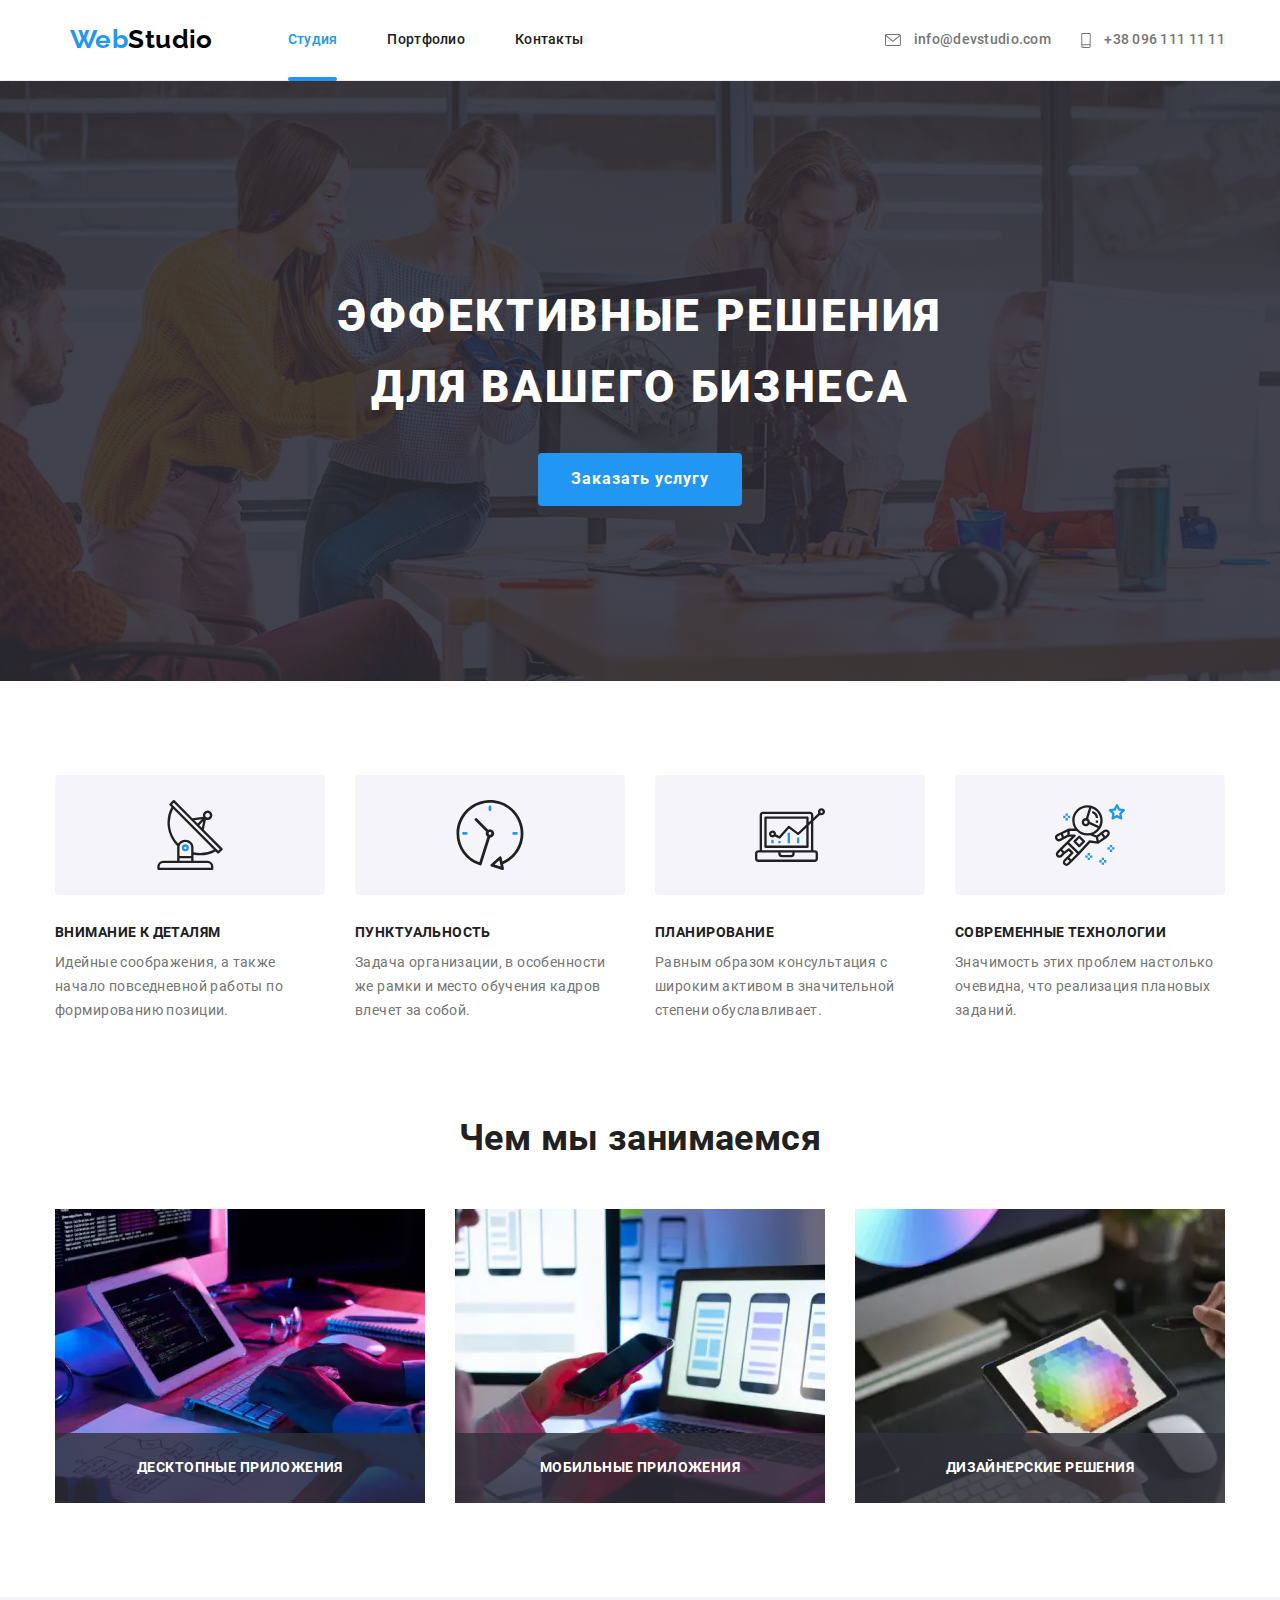
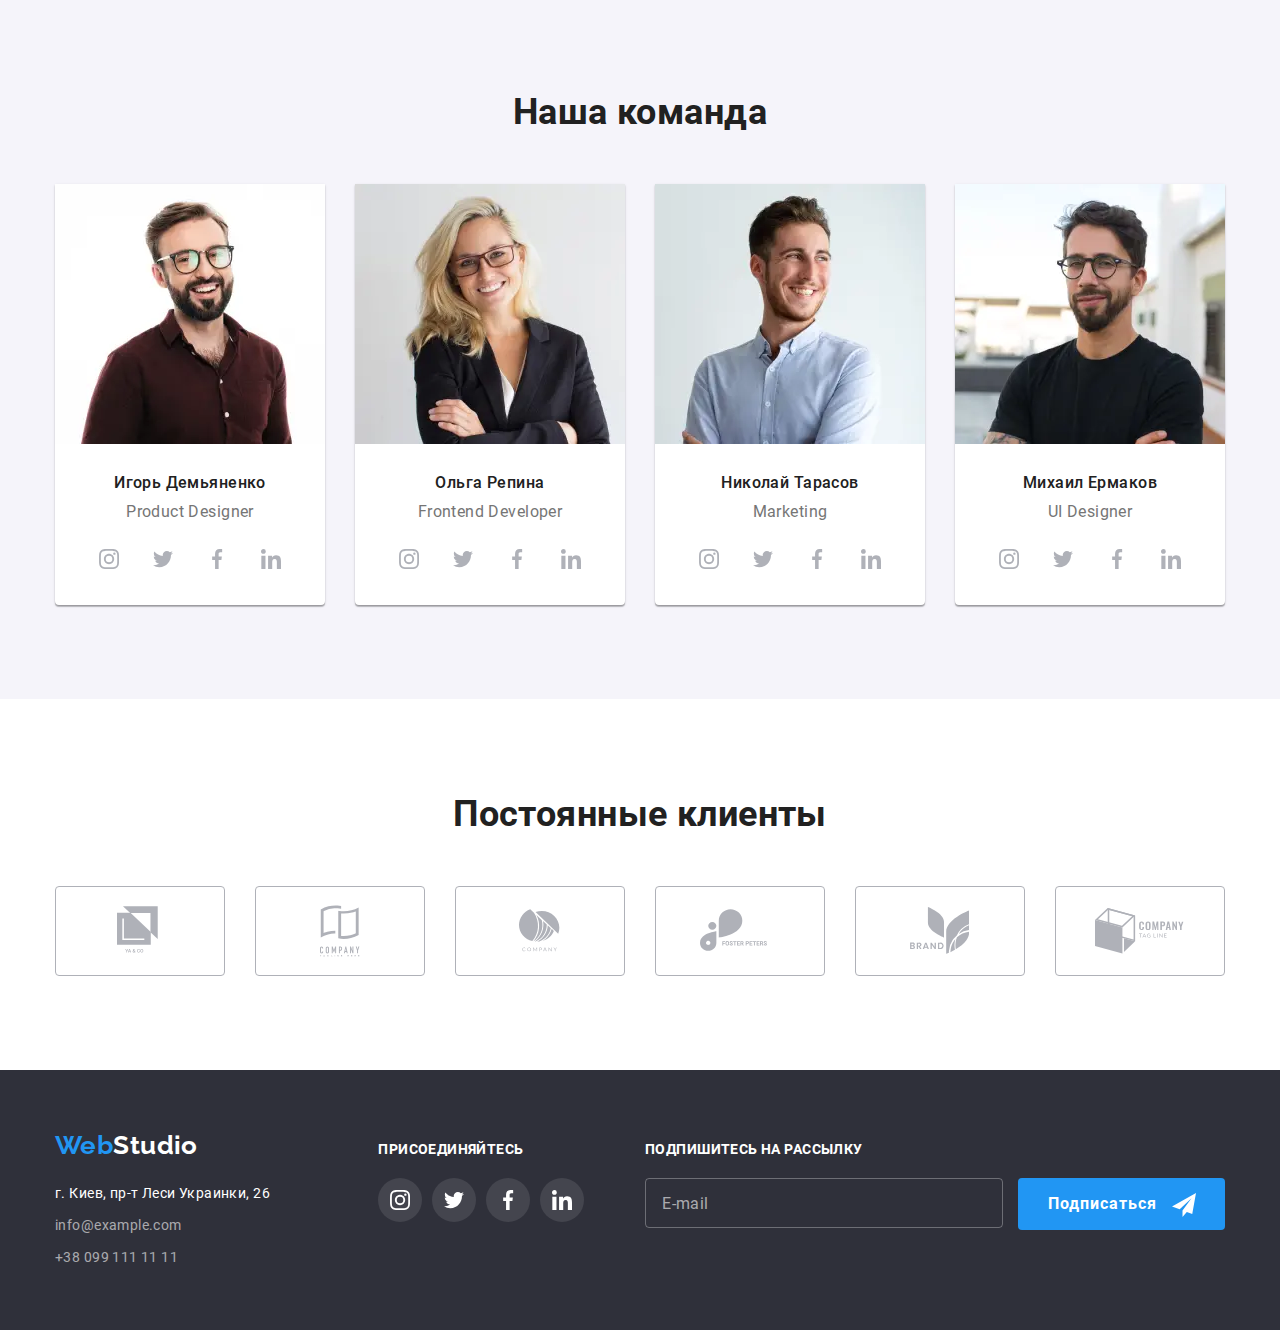
==== commit 613e27d0: "Адаптивная верстка главной страницы (без меню)" ====
--- a/index.html
+++ b/index.html
@@ -11,12 +11,9 @@
 
 <body>
 	<header class="page-header">
-		<a href="./index.html" class="logo">
-			<span class="logo-first">Web</span>Studio</a>
 		<nav class="container main-nav">
 			<a href="./index.html" class="logo">
-				<span class="logo-first">Web</span>
-				Studio
+				<span class="logo-first">Web</span>Studio
 			</a>
 			<ul class="list site-nav">
 				<li class="site-nav-item"><a href="./index.html" class="site-nav-link current">Студия</a></li>
@@ -46,6 +43,40 @@
 				</li>
 			</ul>
 		</nav>
+
+		<nav class="container mobile-nav">
+			<a href="./index.html" class="logo">
+				<span class="logo-first">Web</span>Studio
+			</a>
+			<ul class="list site-nav">
+				<li class="site-nav-item"><a href="./index.html" class="site-nav-link current">Студия</a></li>
+				<li class="site-nav-item">
+					<a href="./portfolio.html" class="site-nav-link">Портфолио</a>
+				</li>
+				<li class="site-nav-item">
+					<a href="#" class="site-nav-link">Контакты</a>
+				</li>
+			</ul>
+			<ul class="list contacts">
+				<li class="contacts-item">
+					<a href="mailto:info@devstudio.com" class="contacts-link">
+						<svg class="icon-contacts" width="16" height="12">
+							<use href="./images/icons/sprite.svg#icon-envelope"></use>
+						</svg>
+						info@devstudio.com
+					</a>
+				</li>
+				<li class="contacts-item">
+					<a href="tel:+380961111111" class="contacts-link icon-phone">
+						<svg class="icon-contacts" width="10" height="15">
+							<use href="./images/icons/sprite.svg#icon-smartphone"></use>
+						</svg>
+						+38 096 111 11 11
+					</a>
+				</li>
+			</ul>
+		</nav>
+
 	</header>
 	<main>
 		<!--Герой-->
@@ -104,9 +135,9 @@
 			</div>
 		</section>
 		<!--Услуги-->
-		<section class="section">
+		<section class="section mobile-hidden">
 			<div class="container">
-				<h2 class="section-title mobile-hidden">Чем мы занимаемся</h2>
+				<h2 class="section-title">Чем мы занимаемся</h2>
 				<ul class="list products">
 					<li class="products-item">
 						<picture>
--- a/css/main.min.css
+++ b/css/main.min.css
@@ -7,5 +7,5 @@
  box-shadow;transition-property:color,  background-color,  box-shadow,- -webkit-box-shadow}.site-nav-link,.contacts-link{padding-top:32px;padding-bottom:32px;display:block;font-weight:500;line-height:1.14;letter-spacing:0.02em;text-decoration:none}html{-webkit-box-sizing:border-box;box-sizing:border-box}*,*::before,*::after{-webkit-box-sizing:inherit;box-sizing:inherit}body{color:#757575;font-family:Roboto, sans-serif;font-style:normal;font-weight:400;font-size:14px;line-height:1.71;letter-spacing:0.03em;background-color:#fff}footer{margin-top:60px;background-color:#2f303a}@media screen and (min-width: 1200px){footer{margin-top:94px}}button{font-family:inherit}img{display:block;margin:0;max-width:100%}.list{list-style:none;padding:0;margin:0}.container{margin-left:auto;margin-right:auto;padding:0px 15px}@media screen and (min-width: 480px){.container{width:480px}}@media screen and (min-width: 768px){.container{width:768px}}@media screen and (min-width: 1200px){.container{width:1200px}}.visually-hidden{position:absolute !important;clip:rect(1px 1px 1px 1px);clip:rect(1px, 1px, 1px, 1px);padding:0 !important;border:0 !important;height:1px !important;width:1px !important;overflow:hidden}.logo{color:#000;display:block;padding-top:16px;padding-bottom:16px;padding-left:15px}.logo-first{color:#2196f3}.logo-footer{color:#fff}.page-header{position:relative;margin:0;border-bottom:1px solid #ececec;height:60px}.main-nav{display:none;-webkit-box-align:center;-ms-flex-align:center;align-items:center}.site-nav{display:-webkit-box;display:-ms-flexbox;display:flex;margin-left:75px}.site-nav-item{margin-right:50px;position:relative}.site-nav-item:last-child{margin-right:0}.contacts{display:none;margin-left:auto}.contacts-item{margin-right:30px}.contacts-item:last-child{margin-right:0}.site-nav-link{color:#212121;-webkit-transition-property:color;transition-property:color}.site-nav-link::after{content:"";background-color:#ffffff;-webkit-transition-property:background-color;transition-property:background-color}.site-nav-link:hover::after,.site-nav-link:focus::after,.site-nav-link.current::after{content:"";width:100%;height:4px;border-radius:2px;background-color:#2196f3;position:absolute;bottom:0;left:0;-webkit-transform:translate(0px, 1px);transform:translate(0px, 1px)}.site-nav-link.current{color:#2196f3}.contacts-link{color:#757575;fill:#757575;-webkit-transition-property:color, fill;transition-property:color, fill}.icon-contacts{margin-right:10px;vertical-align:middle}.site-nav-link:hover,.contacts-link:hover,.site-nav-link:focus,.contacts-link:focus{color:#2196f3;fill:#2196f3}.hero{color:#fff;text-align:center;letter-spacing:0.06em}.hero-section{padding-top:118px;padding-bottom:118px;padding-left:60px;padding-right:60px;height:400px;width:100%;margin-left:auto;margin-right:auto;background-color:rgba(47,48,58,0.8);background-position:center;background-size:cover}.hero-text-area{margin-left:auto;margin-right:auto;max-width:360px}.hero-title{margin-top:0;margin-bottom:30px;font-weight:900;font-size:26px;line-height:1.62;letter-spacing:0.06em;text-transform:uppercase}@media screen and (max-width: 767px){.hero-section{background-image:-webkit-gradient(linear, left top, right top, from(rgba(47,48,58,0.8)), to(rgba(47,48,58,0.8))),url(../images/mobile/header480.jpg);background-image:linear-gradient(to right, rgba(47,48,58,0.8), rgba(47,48,58,0.8)),url(../images/mobile/header480.jpg)}}@media screen and (max-width: 767px) and (min-device-pixel-ratio: 2), screen and (max-width: 767px) and (-webkit-min-device-pixel-ratio: 2), screen and (max-width: 767px) and (min-resolution: 192dpi), screen and (max-width: 767px) and (min-resolution: 2dppx){.hero-section{background-image:-webkit-gradient(linear, left top, right top, from(rgba(47,48,58,0.8)), to(rgba(47,48,58,0.8))),url(../images/mobile/header480-2x.jpg);background-image:linear-gradient(to right, rgba(47,48,58,0.8), rgba(47,48,58,0.8)),url(../images/mobile/header480-2x.jpg)}}@media screen and (min-width: 768px){.hero-section{background-image:-webkit-gradient(linear, left top, right top, from(rgba(47,48,58,0.8)), to(rgba(47,48,58,0.8))),url(../images/tablet/header768.jpg);background-image:linear-gradient(to right, rgba(47,48,58,0.8), rgba(47,48,58,0.8)),url(../images/tablet/header768.jpg)}}@media screen and (min-width: 768px) and (min-device-pixel-ratio: 2), screen and (min-width: 768px) and (-webkit-min-device-pixel-ratio: 2), screen and (min-width: 768px) and (min-resolution: 192dpi), screen and (min-width: 768px) and (min-resolution: 2dppx){.hero-section{background-image:-webkit-gradient(linear, left top, right top, from(rgba(47,48,58,0.8)), to(rgba(47,48,58,0.8))),url(../images/tablet/header768-2x.jpg);background-image:linear-gradient(to right, rgba(47,48,58,0.8), rgba(47,48,58,0.8)),url(../images/tablet/header768-2x.jpg)}}@media screen and (min-width: 1200px){.hero-section{max-width:1600px;height:600px;margin-left:auto;margin-right:auto;padding:200px 0px;background-image:-webkit-gradient(linear, left top, right top, from(rgba(47,48,58,0.8)), to(rgba(47,48,58,0.8))),url(../images/desktop/header1200.jpg);background-image:linear-gradient(to right, rgba(47,48,58,0.8), rgba(47,48,58,0.8)),url(../images/desktop/header1200.jpg)}}@media screen and (min-width: 1200px) and (min-device-pixel-ratio: 2), screen and (min-width: 1200px) and (-webkit-min-device-pixel-ratio: 2), screen and (min-width: 1200px) and (min-resolution: 192dpi), screen and (min-width: 1200px) and (min-resolution: 2dppx){.hero-section{background-image:-webkit-gradient(linear, left top, right top, from(rgba(47,48,58,0.8)), to(rgba(47,48,58,0.8))),url(../images/desktop/header1200-2x.jpg);background-image:linear-gradient(to right, rgba(47,48,58,0.8), rgba(47,48,58,0.8)),url(../images/desktop/header1200-2x.jpg)}}.button.primary{background-color:#2196f3;color:#fff}.button.filter{background-color:#f5f4fa;color:#212121;line-height:1.88;letter-spacing:0.03em;padding:6px 22px;min-width:73px}.subscribe{display:block;padding-left:29px;padding-right:28px;margin-top:20px;margin-left:auto;margin-right:auto}.subscribe-icon{fill:#fff;width:24px;height:24px;margin-left:10px;vertical-align:middle}.button.filter:hover,.button.filter:active,.button.filter:focus{background-color:#2196f3;color:#fff;outline:none;-webkit-box-shadow:0px 3px 1px rgba(0,0,0,0.1),0px 1px 2px rgba(0,0,0,0.08),0px 2px 2px rgba(0,0,0,0.12);box-shadow:0px 3px 1px rgba(0,0,0,0.1),0px 1px 2px rgba(0,0,0,0.08),0px 2px 2px rgba(0,0,0,0.12)}.send:hover,.send:focus,.primary:hover,.primary:focus{-webkit-box-shadow:0px 4px 4px rgba(0,0,0,0.15);box-shadow:0px 4px 4px rgba(0,0,0,0.15);background:#188ce8;outline:none}.section{margin-top:60px}@media screen and (min-width: 1200px){.section{margin-top:94px}}.section-title{margin-top:0;margin-bottom:30px;color:#212121;font-weight:700;font-size:28px;line-height:1.18;text-align:center}.section-title-description{margin-top:30px;margin-bottom:10px;color:#212121;font-weight:700;font-size:14px;line-height:1.14;text-transform:uppercase}.section-title-description.white{margin-top:0;margin-bottom:0;padding-top:27px;padding-bottom:27px;display:block;position:absolute;bottom:0;width:100%;background-color:rgba(47,48,58,0.8);color:#fff;text-align:center}.section-grey{padding-top:60px;padding-bottom:60px;margin-top:60px;background-color:#f5f4fa}@media screen and (min-width: 1200px){.section-grey{margin-top:94px;padding-top:94px;padding-bottom:94px}}.advantages-item{max-width:450px;display:block;margin-left:auto;margin-right:auto}.advantages-item:not(:last-child){margin-bottom:30px}.advantages-bg{height:120px;display:-webkit-box;display:-ms-flexbox;display:flex;-webkit-box-align:center;-ms-flex-align:center;align-items:center;-webkit-box-pack:center;-ms-flex-pack:center;justify-content:center;background-color:#f5f4fa;border-radius:4px}.advantages-icon{width:70px;height:70px}.advantages-item-text{margin:0;padding:0}.mobile-hidden{display:none}.products{display:none}.products-item{width:calc((100% - 60px) / 3);position:relative}.products-item:not(:last-child){margin-right:30px}.team-member{font-size:16px;line-height:1.18;text-align:center}@media screen and (min-width: 768px){.team-member{display:-webkit-box;display:-ms-flexbox;display:flex;-ms-flex-wrap:wrap;flex-wrap:wrap}}.team-member-card{width:100%;background-color:#fff;-webkit-box-shadow:0px 1px 3px rgba(0,0,0,0.12),0px 1px 1px rgba(0,0,0,0.14),0px 2px 1px rgba(0,0,0,0.2);box-shadow:0px 1px 3px rgba(0,0,0,0.12),0px 1px 1px rgba(0,0,0,0.14),0px 2px 1px rgba(0,0,0,0.2);border-radius:0px 0px 4px 4px}.team-member.name{margin-top:0;margin-bottom:10px;display:block;color:#212121;font-weight:500}.team-member.prof{margin-top:0;margin-bottom:16px;display:block}.team-member-description{padding-top:30px;padding-bottom:24px;margin-left:auto;margin-right:auto}@media screen and (max-width: 767px){.team-member-card{margin-right:auto;margin-left:auto;margin-bottom:30px;width:450px}.team-member-card:last-child{margin-bottom:0}}@media screen and (min-width: 768px) and (max-width: 1199px){.team-member-card{width:calc((100% - 30px) / 2);margin-right:30px;margin-bottom:30px}.team-member-card:nth-child(2n){margin-right:0px}.team-member-card:nth-last-child(-n+2){margin-bottom:0px}}@media screen and (min-width: 1200px){.team-member-card{width:calc((100% - 90px) / 4);margin-right:30px}.team-member-card:nth-child(4n){margin-right:0px}}.team-member-photo{background-size:cover;display:block;margin-right:auto;margin-left:auto}@media screen and (max-width: 767px){.team-member-photo{width:450px;height:460px}}@media screen and (min-width: 768px){.team-member-photo{width:354px;height:374px}}@media screen and (min-width: 1200px){.team-member-photo{width:270px;height:260px}}.clients{margin-top:60px}@media screen and (min-width: 1200px){.clients{margin-top:94px}}.clients-list{display:-webkit-box;display:-ms-flexbox;display:flex;-webkit-box-align:center;-ms-flex-align:center;align-items:center;-ms-flex-wrap:wrap;flex-wrap:wrap}.clients-list-item{display:-webkit-box;display:-ms-flexbox;display:flex;width:calc((100% - 30px) / 2);height:90px;border:1px solid #afb1b8;border-radius:4px;margin-bottom:30px;-webkit-transition-property:border-color;transition-property:border-color}.clients-list-item:hover,.clients-list-item:focus{border-color:#2196f3}.clients-list-item:not(:nth-child(2n)){margin-right:30px}.clients-list-item:nth-child(5){margin-bottom:0px}.clients-list-item:nth-child(6){margin-bottom:0px}.clients-link{display:-webkit-box;display:-ms-flexbox;display:flex;-webkit-box-align:center;-ms-flex-align:center;align-items:center;-webkit-box-pack:center;-ms-flex-pack:center;justify-content:center;height:100%;width:100%;margin:0;padding:0;fill:#afb1b8;-webkit-transition-property:fill;transition-property:fill}.clients-link:hover,.clients-link:focus{fill:#2196f3}.portfolio-card{max-width:450px;width:100%;margin-bottom:30px;margin-right:auto;margin-left:auto}.portfolio-card:last-child{margin-bottom:0px}.portfolio-card-link{color:inherit;text-decoration:none;display:block;margin:0;padding:0;background:#ffffff;-webkit-transition-property:-webkit-box-shadow;transition-property:-webkit-box-shadow;transition-property:box-shadow;transition-property:box-shadow, -webkit-box-shadow}.portfolio-card-link:hover,.portfolio-card-link:focus{-webkit-box-shadow:0px 1px 1px rgba(0,0,0,0.12),0px 4px 4px rgba(0,0,0,0.06),1px 4px 6px rgba(0,0,0,0.16);box-shadow:0px 1px 1px rgba(0,0,0,0.12),0px 4px 4px rgba(0,0,0,0.06),1px 4px 6px rgba(0,0,0,0.16)}.portfolio-item{padding:20px 24px;border-left:1px solid #eeeeee;border-right:1px solid #eeeeee;border-bottom:1px solid #eeeeee}.portfolio-item-title{margin:0;color:#212121;font-weight:700;font-size:18px;line-height:2;letter-spacing:0.06em}.portfolio-item-description{margin-top:4px;margin-bottom:0;font-size:16px;line-height:1.87}.portfolio-item-text{margin:0;padding:77px 24px;width:100%;height:294px;position:absolute;top:0;left:0;background-color:rgba(33,150,243,0.9);color:#fff;font-size:18px;line-height:1.56;-webkit-transform:translatey(101%);transform:translatey(101%);-webkit-transition-property:-webkit-transform;transition-property:-webkit-transform;transition-property:transform;transition-property:transform, -webkit-transform}.overlay-portfolio-text{position:relative;overflow:hidden;min-height:294px}.portfolio-card-link:hover .portfolio-item-text,.portfolio-card-link:focus .portfolio-item-text{-webkit-transform:translatey(0);transform:translatey(0);width:100%;height:100%}.filter-list{display:-webkit-box;display:-ms-flexbox;display:flex;-ms-flex-wrap:wrap;flex-wrap:wrap;-ms-flex-line-pack:stretch;align-content:stretch}.filter-item{margin-right:8px;margin-bottom:15px}.filter-section{margin-top:60px}.works-section{margin-top:32px}.works-list{display:-webkit-box;display:-ms-flexbox;display:flex;-ms-flex-wrap:wrap;flex-wrap:wrap}.footer-link{color:rgba(255,255,255,0.6);font-style:normal;text-decoration:none}.footer-link.address{color:#fff}.footer-action{margin-bottom:20px;color:#fff;font-weight:700;font-size:14px;line-height:1.14;text-transform:uppercase}.footer-columns{-webkit-box-align:baseline;-ms-flex-align:baseline;align-items:baseline;padding-bottom:60px;padding-top:60px;text-align:center}@media screen and (min-width: 768px){.footer-columns{display:-webkit-box;display:-ms-flexbox;display:flex;-ms-flex-wrap:wrap;flex-wrap:wrap;-webkit-box-pack:center;-ms-flex-pack:center;justify-content:center;-webkit-box-align:baseline;-ms-flex-align:baseline;align-items:baseline}}@media screen and (min-width: 1200px){.footer-columns{-webkit-box-pack:justify;-ms-flex-pack:justify;justify-content:space-between;-ms-flex-wrap:nowrap;flex-wrap:nowrap}}@media screen and (min-width: 768px){.logo-address{width:calc(50%-15px);margin-right:165px}}@media screen and (min-width: 1200px){.logo-address{width:calc(25% - 30px);margin-right:0;text-align:left;margin-bottom:0}}.address{margin-top:20px}.footer-contacts-mail{margin-top:8px}.footer-contacts-phone{margin-top:8px}.subscribe-form{margin-top:60px}.social-link{display:-webkit-box;display:-ms-flexbox;display:flex;-webkit-box-align:center;-ms-flex-align:center;align-items:center;-webkit-box-pack:center;-ms-flex-pack:center;justify-content:center}.social-link>li:not(:last-child){margin-right:10px}.social-link-item{display:-webkit-box;display:-ms-flexbox;display:flex;-webkit-box-align:center;-ms-flex-align:center;align-items:center;margin:0px;padding:12px;fill:#afb1b8;background-color:#ffffff;border-radius:50%;-webkit-transition-property:fill, background-color;transition-property:fill, background-color}.social-link-item:hover,.social-link-item:focus,.social-link-item.footer:hover,.social-link-item.footer:focus{fill:#fff;background-size:44px 44px;background-color:#2196f3;border-radius:50%}.social-link-icon:hover,.social-link-icon:focus{fill:#fff;-webkit-transition-property:fill;transition-property:fill}.social-link-item.footer{fill:#fff;background-color:rgba(255,255,255,0.1);border-radius:50%;-webkit-transition-property:fill, background-color;transition-property:fill, background-color}.follow-block{margin-top:60px}.subscribe-field{display:inline-block;outline:none;height:50px;min-width:358px;padding-left:16px;padding-right:16px;border:1px solid rgba(255,255,255,0.3);border-radius:4px;background:transparent;font-size:16px;color:#fff;-webkit-transition-property:border;transition-property:border}.subscribe-field::-webkit-input-placeholder{font-size:16px;color:rgba(255,255,255,0.6);letter-spacing:0.03em}.subscribe-field:-ms-input-placeholder{font-size:16px;color:rgba(255,255,255,0.6);letter-spacing:0.03em}.subscribe-field::-ms-input-placeholder{font-size:16px;color:rgba(255,255,255,0.6);letter-spacing:0.03em}.subscribe-field::placeholder{font-size:16px;color:rgba(255,255,255,0.6);letter-spacing:0.03em}.subscribe-field:hover,.subscribe-field:focus,.subscribe-field:not(:placeholder-shown){border-color:#fff}.modal-form{font-weight:400;font-size:12px;line-height:1.17;letter-spacing:0.01em;color:#757575;padding-right:40px;padding-left:40px}.modal-form-title{margin-top:40px;margin-bottom:12px;font-weight:700;font-size:20px;line-height:1.15;text-align:center;letter-spacing:0.03em;color:#212121}.modal-form-field{display:block;width:100%;height:40px;background:transparent;border:1px solid rgba(33,33,33,0.2);border-radius:4px;padding-left:42px;padding-right:12px;margin-bottom:10px;outline:none;-webkit-transition-property:border;transition-property:border}.modal-form-field::-webkit-input-placeholder{color:rgba(117,117,117,0.5)}.modal-form-field:-ms-input-placeholder{color:rgba(117,117,117,0.5)}.modal-form-field::-ms-input-placeholder{color:rgba(117,117,117,0.5)}.modal-form-field::placeholder{color:rgba(117,117,117,0.5)}.modal-form-label{display:block;margin-bottom:4px}.modal-form-icon{position:absolute;left:15px;top:50%;-webkit-transform:translate(0%, -50%);transform:translate(0%, -50%);fill:#212121;-webkit-transition-property:fill;transition-property:fill}.modal-form-wrap{position:relative}textarea.modal-form-field{height:120px;resize:none;padding:12px 16px}.modal-form-field:focus+.modal-form-icon,.modal-form-field:hover+.modal-form-icon{fill:#2196f3}.modal-form-field:focus,.modal-form-field:hover{border:1px solid #2196f3}.button-submit-wrap{display:-webkit-box;display:-ms-flexbox;display:flex;-webkit-box-pack:center;-ms-flex-pack:center;justify-content:center;margin-top:30px;margin-bottom:40px}.custom-checkbox-wrap{display:-webkit-box;display:-ms-flexbox;display:flex;-webkit-box-pack:center;-ms-flex-pack:center;justify-content:center;margin-top:20px;font-size:14px;line-height:2}.custom-checkbox{position:absolute;width:1px;height:1px;margin:-1px;border:0;padding:0;clip:rect(0 0 0 0);overflow:hidden}.check-label{display:-webkit-box;display:-ms-flexbox;display:flex;-webkit-box-align:center;-ms-flex-align:center;align-items:center;cursor:pointer}.icon-check{display:inline-block;width:16px;height:15px;margin-right:7px;border:2px solid #212121;border-radius:4px;background-color:rgba(255,255,255,0);-webkit-transition-property:border, background-color;transition-property:border, background-color}.custom-checkbox:checked+.icon-check{background-color:#2196f3;background-image:url(../images/icons/icon-check.svg);background-size:contain;background-origin:border-box;border-color:#2196f3}.policy-link{color:#2196f3;text-decoration:underline}.backdrop{position:fixed;top:0;left:0;right:0;bottom:0;width:100%;height:100%;background-color:rgba(0,0,0,0.2);opacity:1;-webkit-transition-property:opacity;transition-property:opacity}.backdrop.is-hidden{visibility:hidden;pointer-events:none;opacity:0}.modal-window{position:absolute;top:50%;left:50%;-webkit-transform:translate(-50%, -50%);transform:translate(-50%, -50%);width:90%;max-width:528px;background-color:#ffffff;-webkit-box-shadow:0px 1px 3px rgba(0,0,0,0.12),0px 1px 1px rgba(0,0,0,0.14),0px 2px 1px rgba(0,0,0,0.2);box-shadow:0px 1px 3px rgba(0,0,0,0.12),0px 1px 1px rgba(0,0,0,0.14),0px 2px 1px rgba(0,0,0,0.2);border-radius:4px}.close-button{position:absolute;right:8px;top:8px;width:30px;height:30px;border:1px solid rgba(0,0,0,0.1);border-radius:50%;cursor:pointer}.close-button:hover,.close-button:focus{fill:#2196f3}.close-button:active{outline:none}.modal-form-icon.close-icon{-webkit-transform:translate(-50%, -50%);transform:translate(-50%, -50%);fill:black}.close-button:hover .modal-form-icon.close-icon,.close-button:focus .modal-form-icon.close-icon{fill:#2196f3}
+ -webkit-box-shadow}.site-nav-link,.contacts-link{padding-top:32px;padding-bottom:32px;display:block;font-weight:500;line-height:1.14;letter-spacing:0.02em;text-decoration:none}html{-webkit-box-sizing:border-box;box-sizing:border-box}*,*::before,*::after{-webkit-box-sizing:inherit;box-sizing:inherit}body{color:#757575;font-family:Roboto, sans-serif;font-style:normal;font-weight:400;font-size:14px;line-height:1.71;letter-spacing:0.03em;background-color:#fff}footer{margin-top:60px;background-color:#2f303a}@media screen and (min-width: 1200px){footer{margin-top:94px}}button{font-family:inherit}img{display:block;margin:0;max-width:100%}.list{list-style:none;padding:0;margin:0}.container{margin-left:auto;margin-right:auto;padding:0px 15px}@media screen and (min-width: 480px){.container{width:480px}}@media screen and (min-width: 768px){.container{width:768px}}@media screen and (min-width: 1200px){.container{width:1200px}}.visually-hidden{position:absolute !important;clip:rect(1px 1px 1px 1px);clip:rect(1px, 1px, 1px, 1px);padding:0 !important;border:0 !important;height:1px !important;width:1px !important;overflow:hidden}.logo{color:#000;display:block;padding-top:16px;padding-bottom:16px;padding-left:15px}.logo-first{color:#2196f3}.logo-footer{color:#fff}.page-header{margin:0;border-bottom:1px solid #ececec}@media screen and (min-width: 1200px){.mobile-nav{display:none}}.main-nav{-webkit-box-align:center;-ms-flex-align:center;align-items:center;display:-webkit-box;display:-ms-flexbox;display:flex}@media screen and (max-width: 1199px){.main-nav{display:none}}.site-nav{display:-webkit-box;display:-ms-flexbox;display:flex;margin-left:75px}.site-nav-item{margin-right:50px;position:relative}.site-nav-item:last-child{margin-right:0}.contacts{display:-webkit-box;display:-ms-flexbox;display:flex;margin-left:auto}.contacts-item{margin-right:30px}.contacts-item:last-child{margin-right:0}.site-nav-link{color:#212121;-webkit-transition-property:color;transition-property:color}.site-nav-link::after{content:"";background-color:#ffffff;-webkit-transition-property:background-color;transition-property:background-color}.site-nav-link:hover::after,.site-nav-link:focus::after,.site-nav-link.current::after{content:"";width:100%;height:4px;border-radius:2px;background-color:#2196f3;position:absolute;bottom:0;left:0;-webkit-transform:translate(0px, 1px);transform:translate(0px, 1px)}.site-nav-link.current{color:#2196f3}.contacts-link{color:#757575;fill:#757575;-webkit-transition-property:color, fill;transition-property:color, fill}.icon-contacts{margin-right:10px;vertical-align:middle}.site-nav-link:hover,.contacts-link:hover,.site-nav-link:focus,.contacts-link:focus{color:#2196f3;fill:#2196f3}.hero{color:#fff;text-align:center;letter-spacing:0.06em}.hero-section{padding-top:118px;padding-bottom:118px;padding-left:60px;padding-right:60px;height:400px;width:100%;margin-left:auto;margin-right:auto;background-color:rgba(47,48,58,0.8);background-position:center;background-size:cover}.hero-text-area{margin-left:auto;margin-right:auto;max-width:360px}@media screen and (min-width: 1200px){.hero-text-area{max-width:700px}}.hero-title{margin-top:0;margin-bottom:30px;font-weight:900;font-size:26px;line-height:1.62;letter-spacing:0.06em;text-transform:uppercase}@media screen and (min-width: 1200px){.hero-title{font-size:44px}}@media screen and (max-width: 767px){.hero-section{background-image:-webkit-gradient(linear, left top, right top, from(rgba(47,48,58,0.8)), to(rgba(47,48,58,0.8))),url(../images/mobile/header480.jpg);background-image:linear-gradient(to right, rgba(47,48,58,0.8), rgba(47,48,58,0.8)),url(../images/mobile/header480.jpg)}}@media screen and (max-width: 767px) and (min-device-pixel-ratio: 2), screen and (max-width: 767px) and (-webkit-min-device-pixel-ratio: 2), screen and (max-width: 767px) and (min-resolution: 192dpi), screen and (max-width: 767px) and (min-resolution: 2dppx){.hero-section{background-image:-webkit-gradient(linear, left top, right top, from(rgba(47,48,58,0.8)), to(rgba(47,48,58,0.8))),url(../images/mobile/header480-2x.jpg);background-image:linear-gradient(to right, rgba(47,48,58,0.8), rgba(47,48,58,0.8)),url(../images/mobile/header480-2x.jpg)}}@media screen and (min-width: 768px){.hero-section{background-image:-webkit-gradient(linear, left top, right top, from(rgba(47,48,58,0.8)), to(rgba(47,48,58,0.8))),url(../images/tablet/header768.jpg);background-image:linear-gradient(to right, rgba(47,48,58,0.8), rgba(47,48,58,0.8)),url(../images/tablet/header768.jpg)}}@media screen and (min-width: 768px) and (min-device-pixel-ratio: 2), screen and (min-width: 768px) and (-webkit-min-device-pixel-ratio: 2), screen and (min-width: 768px) and (min-resolution: 192dpi), screen and (min-width: 768px) and (min-resolution: 2dppx){.hero-section{background-image:-webkit-gradient(linear, left top, right top, from(rgba(47,48,58,0.8)), to(rgba(47,48,58,0.8))),url(../images/tablet/header768-2x.jpg);background-image:linear-gradient(to right, rgba(47,48,58,0.8), rgba(47,48,58,0.8)),url(../images/tablet/header768-2x.jpg)}}@media screen and (min-width: 1200px){.hero-section{max-width:1600px;height:600px;margin-left:auto;margin-right:auto;padding:200px 0px;background-image:-webkit-gradient(linear, left top, right top, from(rgba(47,48,58,0.8)), to(rgba(47,48,58,0.8))),url(../images/desktop/header1200.jpg);background-image:linear-gradient(to right, rgba(47,48,58,0.8), rgba(47,48,58,0.8)),url(../images/desktop/header1200.jpg)}}@media screen and (min-width: 1200px) and (min-device-pixel-ratio: 2), screen and (min-width: 1200px) and (-webkit-min-device-pixel-ratio: 2), screen and (min-width: 1200px) and (min-resolution: 192dpi), screen and (min-width: 1200px) and (min-resolution: 2dppx){.hero-section{background-image:-webkit-gradient(linear, left top, right top, from(rgba(47,48,58,0.8)), to(rgba(47,48,58,0.8))),url(../images/desktop/header1200-2x.jpg);background-image:linear-gradient(to right, rgba(47,48,58,0.8), rgba(47,48,58,0.8)),url(../images/desktop/header1200-2x.jpg)}}.button.primary{background-color:#2196f3;color:#fff}.button.filter{background-color:#f5f4fa;color:#212121;line-height:1.88;letter-spacing:0.03em;padding:6px 22px;min-width:73px}.subscribe{display:block;padding-left:29px;padding-right:28px;margin-top:20px;margin-left:auto;margin-right:auto}@media screen and (min-width: 1199px){.subscribe{display:inline-block;margin-top:0px;margin-left:12px;margin-right:0px}}.subscribe-icon{fill:#fff;width:24px;height:24px;margin-left:10px;vertical-align:middle}.button.filter:hover,.button.filter:active,.button.filter:focus{background-color:#2196f3;color:#fff;outline:none;-webkit-box-shadow:0px 3px 1px rgba(0,0,0,0.1),0px 1px 2px rgba(0,0,0,0.08),0px 2px 2px rgba(0,0,0,0.12);box-shadow:0px 3px 1px rgba(0,0,0,0.1),0px 1px 2px rgba(0,0,0,0.08),0px 2px 2px rgba(0,0,0,0.12)}.send:hover,.send:focus,.primary:hover,.primary:focus{-webkit-box-shadow:0px 4px 4px rgba(0,0,0,0.15);box-shadow:0px 4px 4px rgba(0,0,0,0.15);background:#188ce8;outline:none}.section{margin-top:60px}@media screen and (min-width: 1200px){.section{margin-top:94px}}.section-title{margin-top:0;margin-bottom:30px;color:#212121;font-weight:700;font-size:28px;line-height:1.18;text-align:center}@media screen and (min-width: 1200px){.section-title{font-size:36px;margin-bottom:50px}}.section-title-description{margin-top:30px;margin-bottom:10px;color:#212121;font-weight:700;font-size:14px;line-height:1.14;text-transform:uppercase}@media screen and (max-width: 767px){.section-title-description{text-align:center}}.section-title-description.white{margin-top:0;margin-bottom:0;padding-top:27px;padding-bottom:27px;display:block;position:absolute;bottom:0;width:100%;background-color:rgba(47,48,58,0.8);color:#fff;text-align:center}.section-grey{padding-top:60px;padding-bottom:60px;margin-top:60px;background-color:#f5f4fa}@media screen and (min-width: 1200px){.section-grey{margin-top:94px;padding-top:94px;padding-bottom:94px}}@media screen and (min-width: 768px){.advantages{display:-webkit-box;display:-ms-flexbox;display:flex;-ms-flex-wrap:wrap;flex-wrap:wrap}}@media screen and (max-width: 767px){.advantages-item{max-width:450px;display:block;margin-left:auto;margin-right:auto}.advantages-item:not(:last-child){margin-bottom:30px}}@media screen and (min-width: 768px) and (max-width: 1199px){.advantages-item{width:calc((100% - 30px) / 2)}.advantages-item:not(:nth-child(2n)){margin-right:30px;margin-left:0}.advantages-item:not(:nth-last-child(-n+2)){margin-bottom:30px}}@media screen and (min-width: 1200px){.advantages-item{width:calc((100% - 90px) / 4)}.advantages-item:not(:nth-child(4n)){margin-right:30px}}.advantages-bg{height:120px;display:-webkit-box;display:-ms-flexbox;display:flex;-webkit-box-align:center;-ms-flex-align:center;align-items:center;-webkit-box-pack:center;-ms-flex-pack:center;justify-content:center;background-color:#f5f4fa;border-radius:4px}.advantages-icon{width:70px;height:70px}.advantages-item-text{margin:0;padding:0}@media screen and (max-width: 1199px){.mobile-hidden{display:none}}.products{display:-webkit-box;display:-ms-flexbox;display:flex}.products-item{width:calc((100% - 60px) / 3);position:relative}.products-item:not(:last-child){margin-right:30px}.team-member{font-size:16px;line-height:1.18;text-align:center}@media screen and (min-width: 768px){.team-member{display:-webkit-box;display:-ms-flexbox;display:flex;-ms-flex-wrap:wrap;flex-wrap:wrap}}.team-member-card{width:100%;background-color:#fff;-webkit-box-shadow:0px 1px 3px rgba(0,0,0,0.12),0px 1px 1px rgba(0,0,0,0.14),0px 2px 1px rgba(0,0,0,0.2);box-shadow:0px 1px 3px rgba(0,0,0,0.12),0px 1px 1px rgba(0,0,0,0.14),0px 2px 1px rgba(0,0,0,0.2);border-radius:0px 0px 4px 4px}.team-member.name{margin-top:0;margin-bottom:10px;display:block;color:#212121;font-weight:500}.team-member.prof{margin-top:0;margin-bottom:16px;display:block}.team-member-description{padding-top:30px;padding-bottom:24px;margin-left:auto;margin-right:auto}@media screen and (max-width: 767px){.team-member-card{margin-right:auto;margin-left:auto;margin-bottom:30px;max-width:450px}.team-member-card:last-child{margin-bottom:0}}@media screen and (min-width: 768px) and (max-width: 1199px){.team-member-card{width:calc((100% - 30px) / 2);margin-right:30px;margin-bottom:30px}.team-member-card:nth-child(2n){margin-right:0px}.team-member-card:nth-last-child(-n+2){margin-bottom:0px}}@media screen and (min-width: 1200px){.team-member-card{width:calc((100% - 90px) / 4);margin-right:30px}.team-member-card:nth-child(4n){margin-right:0px}}.team-member-photo{background-size:cover;display:block;margin-right:auto;margin-left:auto}@media screen and (max-width: 767px){.team-member-photo{max-width:450px;height:auto}}@media screen and (min-width: 768px){.team-member-photo{width:354px;height:374px}}@media screen and (min-width: 1200px){.team-member-photo{width:270px;height:260px}}.clients{margin-top:60px}@media screen and (min-width: 1200px){.clients{margin-top:94px}}.clients-list{display:-webkit-box;display:-ms-flexbox;display:flex;-webkit-box-align:center;-ms-flex-align:center;align-items:center;-ms-flex-wrap:wrap;flex-wrap:wrap}.clients-list-item{display:-webkit-box;display:-ms-flexbox;display:flex;height:90px;border:1px solid #afb1b8;border-radius:4px;-webkit-transition-property:border-color;transition-property:border-color}@media screen and (max-width: 767px){.clients-list-item{width:calc((100% - 30px) / 2)}.clients-list-item:not(:nth-child(2n)){margin-right:30px}.clients-list-item:not(:nth-last-child(-n+2)){margin-bottom:30px}}@media screen and (min-width: 768px) and (max-width: 1199px){.clients-list-item{width:calc((100% - 60px) / 3)}.clients-list-item:not(:nth-child(3n)){margin-right:30px}.clients-list-item:not(:nth-last-child(-n+3)){margin-bottom:30px}}@media screen and (min-width: 1200px){.clients-list-item{width:calc((100% - 150px) / 6)}.clients-list-item:not(:nth-child(6n)){margin-right:30px}}.clients-list-item:hover,.clients-list-item:focus{border-color:#2196f3}.clients-link{display:-webkit-box;display:-ms-flexbox;display:flex;-webkit-box-align:center;-ms-flex-align:center;align-items:center;-webkit-box-pack:center;-ms-flex-pack:center;justify-content:center;height:100%;width:100%;margin:0;padding:0;fill:#afb1b8;-webkit-transition-property:fill;transition-property:fill}.clients-link:hover,.clients-link:focus{fill:#2196f3}.portfolio-card{max-width:450px;width:100%;margin-bottom:30px;margin-right:auto;margin-left:auto}.portfolio-card:last-child{margin-bottom:0px}.portfolio-card-link{color:inherit;text-decoration:none;display:block;margin:0;padding:0;background:#ffffff;-webkit-transition-property:-webkit-box-shadow;transition-property:-webkit-box-shadow;transition-property:box-shadow;transition-property:box-shadow, -webkit-box-shadow}.portfolio-card-link:hover,.portfolio-card-link:focus{-webkit-box-shadow:0px 1px 1px rgba(0,0,0,0.12),0px 4px 4px rgba(0,0,0,0.06),1px 4px 6px rgba(0,0,0,0.16);box-shadow:0px 1px 1px rgba(0,0,0,0.12),0px 4px 4px rgba(0,0,0,0.06),1px 4px 6px rgba(0,0,0,0.16)}.portfolio-item{padding:20px 24px;border-left:1px solid #eeeeee;border-right:1px solid #eeeeee;border-bottom:1px solid #eeeeee}.portfolio-item-title{margin:0;color:#212121;font-weight:700;font-size:18px;line-height:2;letter-spacing:0.06em}.portfolio-item-description{margin-top:4px;margin-bottom:0;font-size:16px;line-height:1.87}.portfolio-item-text{margin:0;padding:77px 24px;width:100%;height:294px;position:absolute;top:0;left:0;background-color:rgba(33,150,243,0.9);color:#fff;font-size:18px;line-height:1.56;-webkit-transform:translatey(101%);transform:translatey(101%);-webkit-transition-property:-webkit-transform;transition-property:-webkit-transform;transition-property:transform;transition-property:transform, -webkit-transform}.overlay-portfolio-text{position:relative;overflow:hidden;min-height:294px}.portfolio-card-link:hover .portfolio-item-text,.portfolio-card-link:focus .portfolio-item-text{-webkit-transform:translatey(0);transform:translatey(0);width:100%;height:100%}.filter-list{display:-webkit-box;display:-ms-flexbox;display:flex;-ms-flex-wrap:wrap;flex-wrap:wrap;-ms-flex-line-pack:stretch;align-content:stretch}.filter-item{margin-right:8px;margin-bottom:15px}.filter-section{margin-top:60px}.works-section{margin-top:32px}.works-list{display:-webkit-box;display:-ms-flexbox;display:flex;-ms-flex-wrap:wrap;flex-wrap:wrap}.footer-link{color:rgba(255,255,255,0.6);font-style:normal;text-decoration:none}.footer-link.address{color:#fff}.footer-action{margin-bottom:20px;margin-top:0px;color:#fff;font-weight:700;font-size:14px;line-height:1.14;text-transform:uppercase}.footer-columns{-webkit-box-align:baseline;-ms-flex-align:baseline;align-items:baseline;padding-bottom:60px;padding-top:60px;text-align:center}@media screen and (min-width: 768px){.footer-columns{display:-webkit-box;display:-ms-flexbox;display:flex;-ms-flex-wrap:wrap;flex-wrap:wrap;-webkit-box-pack:center;-ms-flex-pack:center;justify-content:center;-webkit-box-align:baseline;-ms-flex-align:baseline;align-items:baseline}}@media screen and (min-width: 1200px){.footer-columns{-webkit-box-pack:justify;-ms-flex-pack:justify;justify-content:space-between;-ms-flex-wrap:nowrap;flex-wrap:nowrap;text-align:left}}@media screen and (min-width: 768px){.logo-address{width:calc(50%-15px);margin-right:165px}}@media screen and (min-width: 1200px){.logo-address{width:calc(25% - 30px);margin-right:0;text-align:left;margin-bottom:0}}.address{margin-top:20px}.footer-contacts-mail{margin-top:8px}.footer-contacts-phone{margin-top:8px}.subscribe-form{margin-top:0px}@media screen and (max-width: 1199px){.subscribe-form{margin-top:60px}}.social-link{display:-webkit-box;display:-ms-flexbox;display:flex;-webkit-box-align:center;-ms-flex-align:center;align-items:center;-webkit-box-pack:center;-ms-flex-pack:center;justify-content:center}.social-link>li:not(:last-child){margin-right:10px}.social-link-item{display:-webkit-box;display:-ms-flexbox;display:flex;-webkit-box-align:center;-ms-flex-align:center;align-items:center;margin:0px;padding:12px;fill:#afb1b8;background-color:#ffffff;border-radius:50%;-webkit-transition-property:fill, background-color;transition-property:fill, background-color}.social-link-item:hover,.social-link-item:focus,.social-link-item.footer:hover,.social-link-item.footer:focus{fill:#fff;background-size:44px 44px;background-color:#2196f3;border-radius:50%}.social-link-icon:hover,.social-link-icon:focus{fill:#fff;-webkit-transition-property:fill;transition-property:fill}.social-link-item.footer{fill:#fff;background-color:rgba(255,255,255,0.1);border-radius:50%;-webkit-transition-property:fill, background-color;transition-property:fill, background-color}.follow-block{margin-top:0px}@media screen and (max-width: 767px){.follow-block{margin-top:60px}}.subscribe-field{display:inline-block;outline:none;height:50px;padding-left:16px;padding-right:16px;border:1px solid rgba(255,255,255,0.3);border-radius:4px;background:transparent;font-size:16px;color:#fff;-webkit-transition-property:border;transition-property:border}@media screen and (min-width: 1200px){.subscribe-field{width:358px}}@media screen and (min-width: 480px) and (max-width: 1199px){.subscribe-field{width:450px}}@media screen and (max-width: 479px){.subscribe-field{width:100%}}.subscribe-field::-webkit-input-placeholder{font-size:16px;color:rgba(255,255,255,0.6);letter-spacing:0.03em}.subscribe-field:-ms-input-placeholder{font-size:16px;color:rgba(255,255,255,0.6);letter-spacing:0.03em}.subscribe-field::-ms-input-placeholder{font-size:16px;color:rgba(255,255,255,0.6);letter-spacing:0.03em}.subscribe-field::placeholder{font-size:16px;color:rgba(255,255,255,0.6);letter-spacing:0.03em}.subscribe-field:hover,.subscribe-field:focus,.subscribe-field:not(:placeholder-shown){border-color:#fff}.modal-form{font-weight:400;font-size:12px;line-height:1.17;letter-spacing:0.01em;color:#757575;padding-right:40px;padding-left:40px}.modal-form-title{margin-top:40px;margin-bottom:12px;font-weight:700;font-size:20px;line-height:1.15;text-align:center;letter-spacing:0.03em;color:#212121}.modal-form-field{display:block;width:100%;height:40px;background:transparent;border:1px solid rgba(33,33,33,0.2);border-radius:4px;padding-left:42px;padding-right:12px;margin-bottom:10px;outline:none;-webkit-transition-property:border;transition-property:border}.modal-form-field::-webkit-input-placeholder{color:rgba(117,117,117,0.5)}.modal-form-field:-ms-input-placeholder{color:rgba(117,117,117,0.5)}.modal-form-field::-ms-input-placeholder{color:rgba(117,117,117,0.5)}.modal-form-field::placeholder{color:rgba(117,117,117,0.5)}.modal-form-label{display:block;margin-bottom:4px}.modal-form-icon{position:absolute;left:15px;top:50%;-webkit-transform:translate(0%, -50%);transform:translate(0%, -50%);fill:#212121;-webkit-transition-property:fill;transition-property:fill}.modal-form-wrap{position:relative}textarea.modal-form-field{height:120px;resize:none;padding:12px 16px}.modal-form-field:focus+.modal-form-icon,.modal-form-field:hover+.modal-form-icon{fill:#2196f3}.modal-form-field:focus,.modal-form-field:hover{border:1px solid #2196f3}.button-submit-wrap{display:-webkit-box;display:-ms-flexbox;display:flex;-webkit-box-pack:center;-ms-flex-pack:center;justify-content:center;margin-top:30px;margin-bottom:40px}.custom-checkbox-wrap{display:-webkit-box;display:-ms-flexbox;display:flex;-webkit-box-pack:center;-ms-flex-pack:center;justify-content:center;margin-top:20px;font-size:14px;line-height:2}.custom-checkbox{position:absolute;width:1px;height:1px;margin:-1px;border:0;padding:0;clip:rect(0 0 0 0);overflow:hidden}.check-label{display:-webkit-box;display:-ms-flexbox;display:flex;-webkit-box-align:center;-ms-flex-align:center;align-items:center;cursor:pointer}.icon-check{display:inline-block;width:16px;height:15px;margin-right:7px;border:2px solid #212121;border-radius:4px;background-color:rgba(255,255,255,0);-webkit-transition-property:border, background-color;transition-property:border, background-color}.custom-checkbox:checked+.icon-check{background-color:#2196f3;background-image:url(../images/icons/icon-check.svg);background-size:contain;background-origin:border-box;border-color:#2196f3}.policy-link{color:#2196f3;text-decoration:underline}.backdrop{position:fixed;top:0;left:0;right:0;bottom:0;width:100%;height:100%;background-color:rgba(0,0,0,0.2);opacity:1;-webkit-transition-property:opacity;transition-property:opacity}.backdrop.is-hidden{visibility:hidden;pointer-events:none;opacity:0}.modal-window{position:absolute;top:50%;left:50%;-webkit-transform:translate(-50%, -50%);transform:translate(-50%, -50%);width:90%;max-width:528px;background-color:#ffffff;-webkit-box-shadow:0px 1px 3px rgba(0,0,0,0.12),0px 1px 1px rgba(0,0,0,0.14),0px 2px 1px rgba(0,0,0,0.2);box-shadow:0px 1px 3px rgba(0,0,0,0.12),0px 1px 1px rgba(0,0,0,0.14),0px 2px 1px rgba(0,0,0,0.2);border-radius:4px}.close-button{position:absolute;right:8px;top:8px;width:30px;height:30px;border:1px solid rgba(0,0,0,0.1);border-radius:50%;cursor:pointer}.close-button:hover,.close-button:focus{fill:#2196f3}.close-button:active{outline:none}.modal-form-icon.close-icon{-webkit-transform:translate(-50%, -50%);transform:translate(-50%, -50%);fill:black}.close-button:hover .modal-form-icon.close-icon,.close-button:focus .modal-form-icon.close-icon{fill:#2196f3}
 /*# sourceMappingURL=main.min.css.map */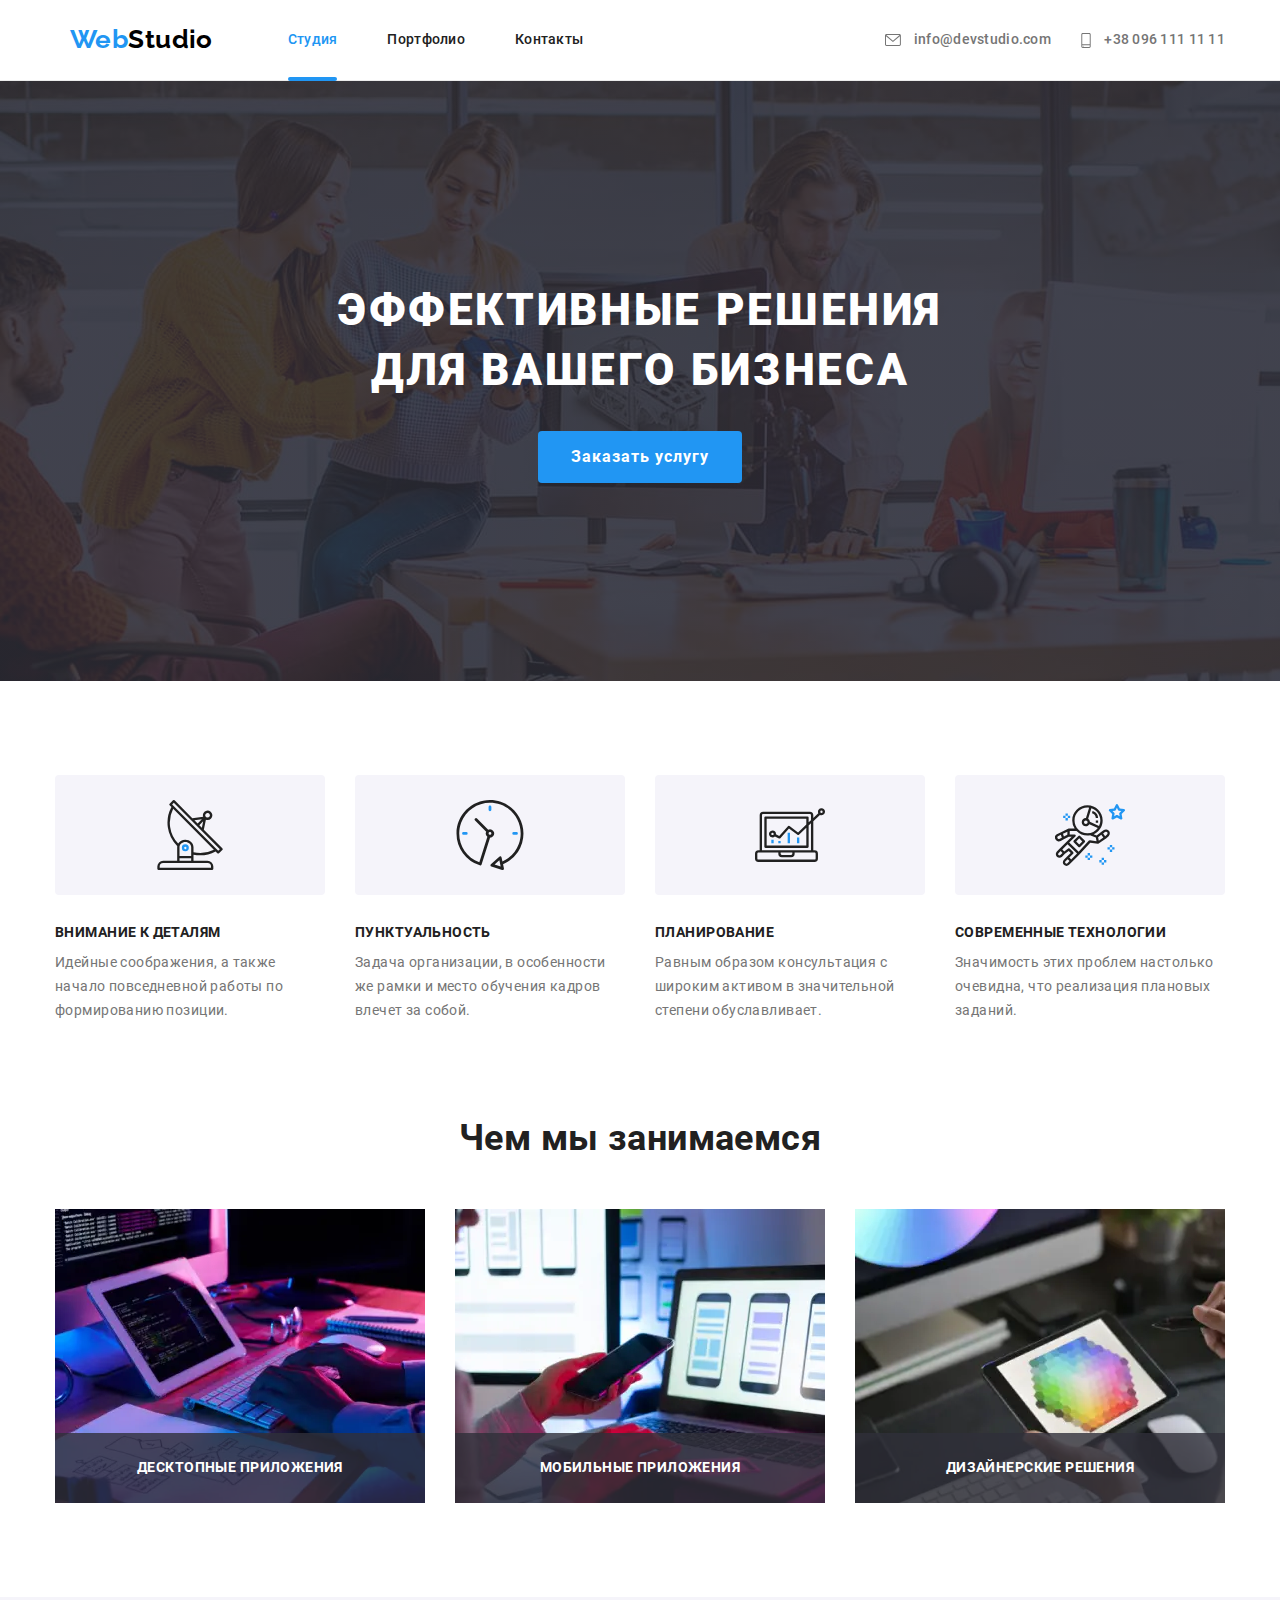
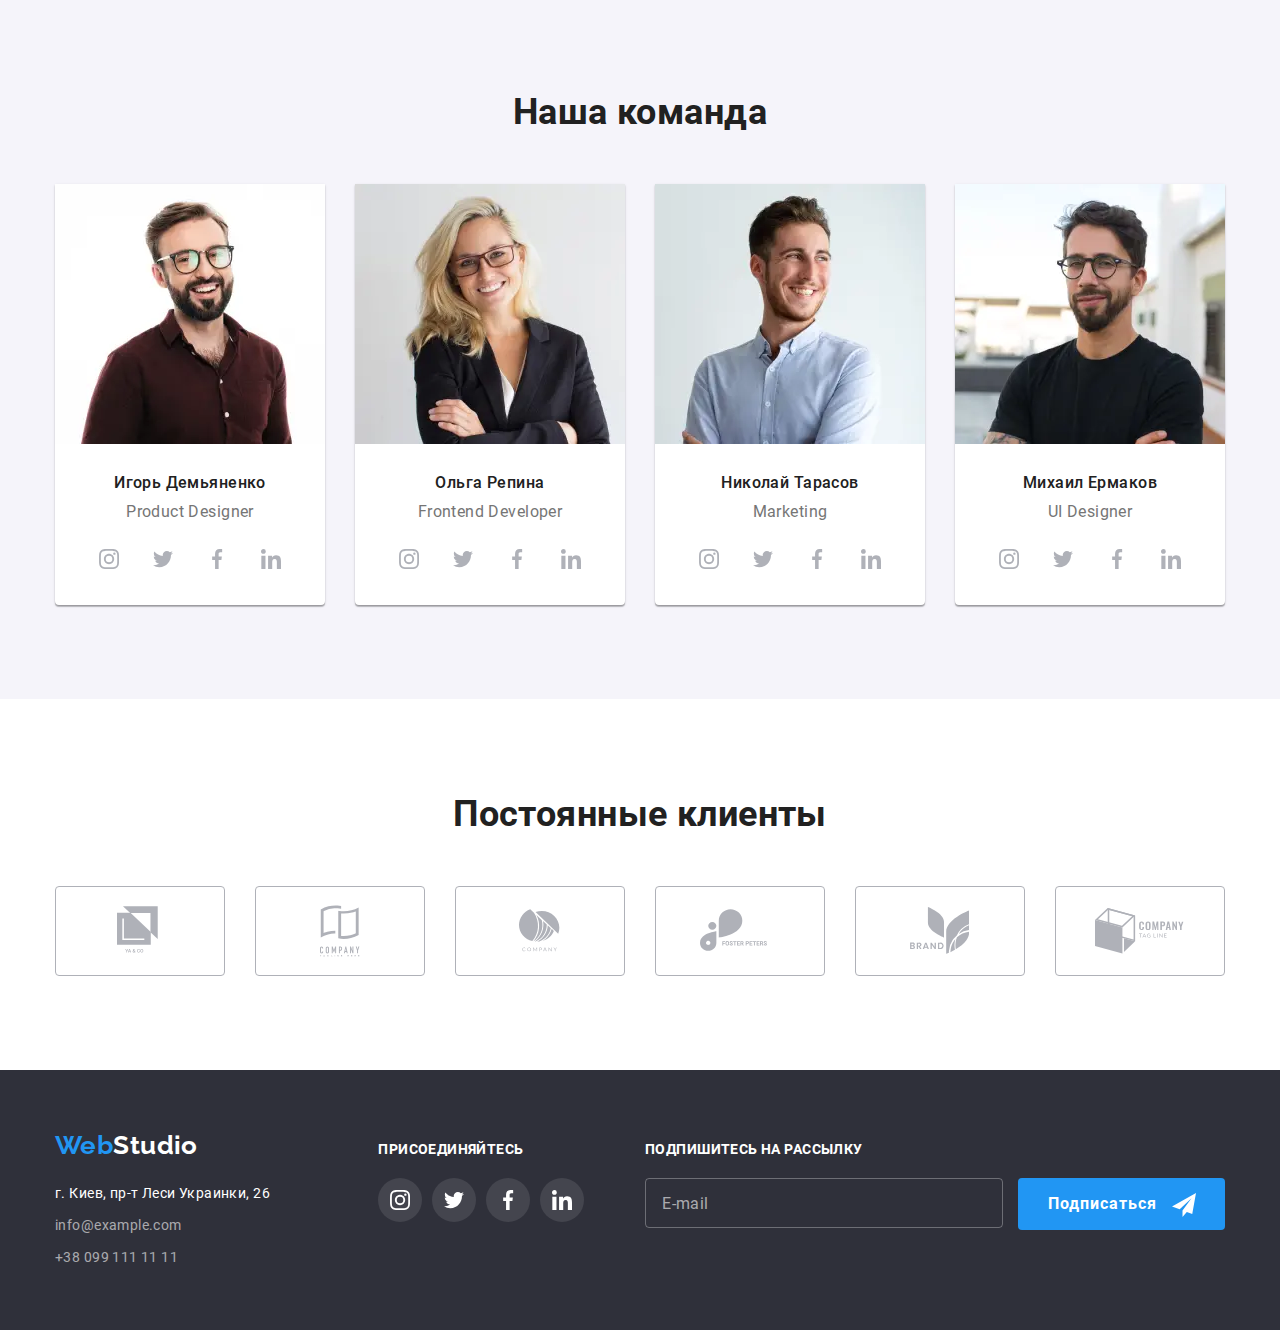
==== commit 3f8a47f8: "Сделано мобильное меню" ====
--- a/index.html
+++ b/index.html
@@ -44,38 +44,50 @@
 			</ul>
 		</nav>
 
-		<nav class="container mobile-nav">
-			<a href="./index.html" class="logo">
-				<span class="logo-first">Web</span>Studio
-			</a>
-			<ul class="list site-nav">
-				<li class="site-nav-item"><a href="./index.html" class="site-nav-link current">Студия</a></li>
-				<li class="site-nav-item">
-					<a href="./portfolio.html" class="site-nav-link">Портфолио</a>
-				</li>
-				<li class="site-nav-item">
-					<a href="#" class="site-nav-link">Контакты</a>
-				</li>
-			</ul>
-			<ul class="list contacts">
-				<li class="contacts-item">
-					<a href="mailto:info@devstudio.com" class="contacts-link">
-						<svg class="icon-contacts" width="16" height="12">
-							<use href="./images/icons/sprite.svg#icon-envelope"></use>
-						</svg>
-						info@devstudio.com
-					</a>
-				</li>
-				<li class="contacts-item">
-					<a href="tel:+380961111111" class="contacts-link icon-phone">
-						<svg class="icon-contacts" width="10" height="15">
-							<use href="./images/icons/sprite.svg#icon-smartphone"></use>
-						</svg>
-						+38 096 111 11 11
-					</a>
-				</li>
-			</ul>
-		</nav>
+		<div class="mobile-nav-container">
+			<nav class="container mobile-nav">
+				<a href="./index.html" class="logo-mobile">
+					<span class="logo-first-mobile">Web</span>Studio
+				</a>
+				<div class="menu-container" data-menu>
+					<ul class="list site-nav-mobile">
+						<li class="site-nav-mobile-item"><a href="./index.html"
+								class="site-nav-link-mobile current">Студия</a>
+						</li>
+						<li class="site-nav-mobile-item">
+							<a href="./portfolio.html" class="site-nav-link-mobile">Портфолио</a>
+						</li>
+						<li class="site-nav-mobile-item">
+							<a href="#" class="site-nav-link-mobile">Контакты</a>
+						</li>
+					</ul>
+					<ul class="list contacts-mobile">
+						<li class="contacts-mobile-item">
+							<a href="mailto:info@devstudio.com" class="contacts-link-mobile">
+								<svg class="icon-contacts" width="16" height="12">
+									<use href="./images/icons/sprite.svg#icon-envelope"></use>
+								</svg>
+								info@devstudio.com
+							</a>
+						</li>
+						<li class="contacts-mobile-item">
+							<a href="tel:+380961111111" class="contacts-link-mobile icon-phone">
+								<svg class="icon-contacts" width="10" height="15">
+									<use href="./images/icons/sprite.svg#icon-smartphone"></use>
+								</svg>
+								+38 096 111 11 11
+							</a>
+						</li>
+					</ul>
+				</div>
+				<button type="button" class="menu-btn" aria-expanded="false" data-menu-button>
+					<svg class="menu-icon" width="40" height="40" aria-label="переключатель мобильного меню">
+						<use href="./images/icons/sprite.svg#menu-icon" class="open-icon"></use>
+						<use href="./images/icons/sprite.svg#menu-close-icon" class="close-icon"></use>
+					</svg>
+				</button>
+			</nav>
+		</div>
 
 	</header>
 	<main>
@@ -569,6 +581,7 @@
 		</div>
 	</div>
 	<script src="./js/modal.js"></script>
+	<script src="./js/menu.js"></script>
 </body>
 
 </html>--- a/css/main.min.css
+++ b/css/main.min.css
@@ -1,4 +1,4 @@
-/*! normalize.css v8.0.1 | MIT License | github.com/necolas/normalize.css */html{line-height:1.15;-webkit-text-size-adjust:100%}body{margin:0}main{display:block}h1{font-size:2em;margin:0.67em 0}hr{-webkit-box-sizing:content-box;box-sizing:content-box;height:0;overflow:visible}pre{font-family:monospace, monospace;font-size:1em}a{background-color:transparent}abbr[title]{border-bottom:none;text-decoration:underline;-webkit-text-decoration:underline dotted;text-decoration:underline dotted}b,strong{font-weight:bolder}code,kbd,samp{font-family:monospace, monospace;font-size:1em}small{font-size:80%}sub,sup{font-size:75%;line-height:0;position:relative;vertical-align:baseline}sub{bottom:-0.25em}sup{top:-0.5em}img{border-style:none}button,input,optgroup,select,textarea{font-family:inherit;font-size:100%;line-height:1.15;margin:0}button,input{overflow:visible}button,select{text-transform:none}button,[type="button"],[type="reset"],[type="submit"]{-webkit-appearance:button}button::-moz-focus-inner,[type="button"]::-moz-focus-inner,[type="reset"]::-moz-focus-inner,[type="submit"]::-moz-focus-inner{border-style:none;padding:0}button:-moz-focusring,[type="button"]:-moz-focusring,[type="reset"]:-moz-focusring,[type="submit"]:-moz-focusring{outline:1px dotted ButtonText}fieldset{padding:0.35em 0.75em 0.625em}legend{-webkit-box-sizing:border-box;box-sizing:border-box;color:inherit;display:table;max-width:100%;padding:0;white-space:normal}progress{vertical-align:baseline}textarea{overflow:auto}[type="checkbox"],[type="radio"]{-webkit-box-sizing:border-box;box-sizing:border-box;padding:0}[type="number"]::-webkit-inner-spin-button,[type="number"]::-webkit-outer-spin-button{height:auto}[type="search"]{-webkit-appearance:textfield;outline-offset:-2px}[type="search"]::-webkit-search-decoration{-webkit-appearance:none}::-webkit-file-upload-button{-webkit-appearance:button;font:inherit}details{display:block}summary{display:list-item}template{display:none}[hidden]{display:none}@font-face{font-family:Roboto;src:url(../fonts/Roboto-Regular.woff) format("woff"),url(../fonts/Roboto-Regular.woff2) format("woff2");font-weight:400;font-style:normal}@font-face{font-family:Roboto;src:url(../fonts/Roboto-Medium.woff) format("woff"),url(../fonts/Roboto-Medium.woff2) format("woff2");font-weight:500;font-style:normal}@font-face{font-family:Roboto;src:url(../fonts/Roboto-Bold.woff) format("woff"),url(../fonts/Roboto-Bold.woff2) format("woff2");font-weight:700;font-style:normal}@font-face{font-family:Roboto;src:url(../fonts/Roboto-Black.woff) format("woff"),url(../fonts/Roboto-Black.woff2) format("woff2");font-weight:900;font-style:normal}@font-face{font-family:Raleway;src:url(../fonts/Raleway-Bold.woff) format("woff"),url(../fonts/Raleway-Bold.woff2) format("woff2");font-weight:700;font-style:normal}.logo,.logo-first,.logo-footer{font-family:Raleway, serif;font-style:normal;font-weight:700;font-size:26px;line-height:1.2;text-decoration:none}.button,.site-nav-link,.site-nav-link::after,.contacts-link,.clients-list-item,.clients-link,.portfolio-card-link,.portfolio-item-text,.social-link-item,.social-link-icon:hover,.social-link-icon:focus,.social-link-item.footer,.subscribe-field,.modal-form-field,.modal-form-icon,.icon-check,.backdrop{-webkit-transition-duration:250ms;transition-duration:250ms;-webkit-transition-timing-function:cubic-bezier(0.4, 0, 0.2, 1);transition-timing-function:cubic-bezier(0.4, 0, 0.2, 1)}.button{display:inline-block;border:1px solid transparent;border-radius:4px;padding:10px 32px;min-width:200px;background-color:#fff;color:#757575;font-weight:700;font-size:16px;line-height:1.88;text-align:center;letter-spacing:0.06em;cursor:pointer;-webkit-transition-property:color,+/*! normalize.css v8.0.1 | MIT License | github.com/necolas/normalize.css */html{line-height:1.15;-webkit-text-size-adjust:100%}body{margin:0}main{display:block}h1{font-size:2em;margin:0.67em 0}hr{-webkit-box-sizing:content-box;box-sizing:content-box;height:0;overflow:visible}pre{font-family:monospace, monospace;font-size:1em}a{background-color:transparent}abbr[title]{border-bottom:none;text-decoration:underline;-webkit-text-decoration:underline dotted;text-decoration:underline dotted}b,strong{font-weight:bolder}code,kbd,samp{font-family:monospace, monospace;font-size:1em}small{font-size:80%}sub,sup{font-size:75%;line-height:0;position:relative;vertical-align:baseline}sub{bottom:-0.25em}sup{top:-0.5em}img{border-style:none}button,input,optgroup,select,textarea{font-family:inherit;font-size:100%;line-height:1.15;margin:0}button,input{overflow:visible}button,select{text-transform:none}button,[type="button"],[type="reset"],[type="submit"]{-webkit-appearance:button}button::-moz-focus-inner,[type="button"]::-moz-focus-inner,[type="reset"]::-moz-focus-inner,[type="submit"]::-moz-focus-inner{border-style:none;padding:0}button:-moz-focusring,[type="button"]:-moz-focusring,[type="reset"]:-moz-focusring,[type="submit"]:-moz-focusring{outline:1px dotted ButtonText}fieldset{padding:0.35em 0.75em 0.625em}legend{-webkit-box-sizing:border-box;box-sizing:border-box;color:inherit;display:table;max-width:100%;padding:0;white-space:normal}progress{vertical-align:baseline}textarea{overflow:auto}[type="checkbox"],[type="radio"]{-webkit-box-sizing:border-box;box-sizing:border-box;padding:0}[type="number"]::-webkit-inner-spin-button,[type="number"]::-webkit-outer-spin-button{height:auto}[type="search"]{-webkit-appearance:textfield;outline-offset:-2px}[type="search"]::-webkit-search-decoration{-webkit-appearance:none}::-webkit-file-upload-button{-webkit-appearance:button;font:inherit}details{display:block}summary{display:list-item}template{display:none}[hidden]{display:none}@font-face{font-family:Roboto;src:url(../fonts/Roboto-Regular.woff) format("woff"),url(../fonts/Roboto-Regular.woff2) format("woff2");font-weight:400;font-style:normal}@font-face{font-family:Roboto;src:url(../fonts/Roboto-Medium.woff) format("woff"),url(../fonts/Roboto-Medium.woff2) format("woff2");font-weight:500;font-style:normal}@font-face{font-family:Roboto;src:url(../fonts/Roboto-Bold.woff) format("woff"),url(../fonts/Roboto-Bold.woff2) format("woff2");font-weight:700;font-style:normal}@font-face{font-family:Roboto;src:url(../fonts/Roboto-Black.woff) format("woff"),url(../fonts/Roboto-Black.woff2) format("woff2");font-weight:900;font-style:normal}@font-face{font-family:Raleway;src:url(../fonts/Raleway-Bold.woff) format("woff"),url(../fonts/Raleway-Bold.woff2) format("woff2");font-weight:700;font-style:normal}.logo,.logo-first,.logo-footer{font-family:Raleway, serif;font-style:normal;font-weight:700;font-size:26px;line-height:1.2;text-decoration:none}.button,.site-nav-link,.site-nav-link::after,.contacts-link,.clients-list-item,.clients-link,.portfolio-card-link,.portfolio-item-text,.social-link-item,.social-link-icon:hover,.social-link-icon:focus,.social-link-item.footer,.subscribe-field,.modal-form-field,.modal-form-icon,.icon-check,.backdrop,.site-nav-link-mobile,.site-nav-link-mobile::after,.contacts-link-mobile{-webkit-transition-duration:250ms;transition-duration:250ms;-webkit-transition-timing-function:cubic-bezier(0.4, 0, 0.2, 1);transition-timing-function:cubic-bezier(0.4, 0, 0.2, 1)}.button{display:inline-block;border:1px solid transparent;border-radius:4px;padding:10px 32px;min-width:200px;background-color:#fff;color:#757575;font-weight:700;font-size:16px;line-height:1.88;text-align:center;letter-spacing:0.06em;cursor:pointer;-webkit-transition-property:color,  background-color,  -webkit-box-shadow;transition-property:color,  background-color,@@ -7,5 +7,5 @@
  box-shadow;transition-property:color,  background-color,  box-shadow,- -webkit-box-shadow}.site-nav-link,.contacts-link{padding-top:32px;padding-bottom:32px;display:block;font-weight:500;line-height:1.14;letter-spacing:0.02em;text-decoration:none}html{-webkit-box-sizing:border-box;box-sizing:border-box}*,*::before,*::after{-webkit-box-sizing:inherit;box-sizing:inherit}body{color:#757575;font-family:Roboto, sans-serif;font-style:normal;font-weight:400;font-size:14px;line-height:1.71;letter-spacing:0.03em;background-color:#fff}footer{margin-top:60px;background-color:#2f303a}@media screen and (min-width: 1200px){footer{margin-top:94px}}button{font-family:inherit}img{display:block;margin:0;max-width:100%}.list{list-style:none;padding:0;margin:0}.container{margin-left:auto;margin-right:auto;padding:0px 15px}@media screen and (min-width: 480px){.container{width:480px}}@media screen and (min-width: 768px){.container{width:768px}}@media screen and (min-width: 1200px){.container{width:1200px}}.visually-hidden{position:absolute !important;clip:rect(1px 1px 1px 1px);clip:rect(1px, 1px, 1px, 1px);padding:0 !important;border:0 !important;height:1px !important;width:1px !important;overflow:hidden}.logo{color:#000;display:block;padding-top:16px;padding-bottom:16px;padding-left:15px}.logo-first{color:#2196f3}.logo-footer{color:#fff}.page-header{margin:0;border-bottom:1px solid #ececec}@media screen and (min-width: 1200px){.mobile-nav{display:none}}.main-nav{-webkit-box-align:center;-ms-flex-align:center;align-items:center;display:-webkit-box;display:-ms-flexbox;display:flex}@media screen and (max-width: 1199px){.main-nav{display:none}}.site-nav{display:-webkit-box;display:-ms-flexbox;display:flex;margin-left:75px}.site-nav-item{margin-right:50px;position:relative}.site-nav-item:last-child{margin-right:0}.contacts{display:-webkit-box;display:-ms-flexbox;display:flex;margin-left:auto}.contacts-item{margin-right:30px}.contacts-item:last-child{margin-right:0}.site-nav-link{color:#212121;-webkit-transition-property:color;transition-property:color}.site-nav-link::after{content:"";background-color:#ffffff;-webkit-transition-property:background-color;transition-property:background-color}.site-nav-link:hover::after,.site-nav-link:focus::after,.site-nav-link.current::after{content:"";width:100%;height:4px;border-radius:2px;background-color:#2196f3;position:absolute;bottom:0;left:0;-webkit-transform:translate(0px, 1px);transform:translate(0px, 1px)}.site-nav-link.current{color:#2196f3}.contacts-link{color:#757575;fill:#757575;-webkit-transition-property:color, fill;transition-property:color, fill}.icon-contacts{margin-right:10px;vertical-align:middle}.site-nav-link:hover,.contacts-link:hover,.site-nav-link:focus,.contacts-link:focus{color:#2196f3;fill:#2196f3}.hero{color:#fff;text-align:center;letter-spacing:0.06em}.hero-section{padding-top:118px;padding-bottom:118px;padding-left:60px;padding-right:60px;height:400px;width:100%;margin-left:auto;margin-right:auto;background-color:rgba(47,48,58,0.8);background-position:center;background-size:cover}.hero-text-area{margin-left:auto;margin-right:auto;max-width:360px}@media screen and (min-width: 1200px){.hero-text-area{max-width:700px}}.hero-title{margin-top:0;margin-bottom:30px;font-weight:900;font-size:26px;line-height:1.62;letter-spacing:0.06em;text-transform:uppercase}@media screen and (min-width: 1200px){.hero-title{font-size:44px}}@media screen and (max-width: 767px){.hero-section{background-image:-webkit-gradient(linear, left top, right top, from(rgba(47,48,58,0.8)), to(rgba(47,48,58,0.8))),url(../images/mobile/header480.jpg);background-image:linear-gradient(to right, rgba(47,48,58,0.8), rgba(47,48,58,0.8)),url(../images/mobile/header480.jpg)}}@media screen and (max-width: 767px) and (min-device-pixel-ratio: 2), screen and (max-width: 767px) and (-webkit-min-device-pixel-ratio: 2), screen and (max-width: 767px) and (min-resolution: 192dpi), screen and (max-width: 767px) and (min-resolution: 2dppx){.hero-section{background-image:-webkit-gradient(linear, left top, right top, from(rgba(47,48,58,0.8)), to(rgba(47,48,58,0.8))),url(../images/mobile/header480-2x.jpg);background-image:linear-gradient(to right, rgba(47,48,58,0.8), rgba(47,48,58,0.8)),url(../images/mobile/header480-2x.jpg)}}@media screen and (min-width: 768px){.hero-section{background-image:-webkit-gradient(linear, left top, right top, from(rgba(47,48,58,0.8)), to(rgba(47,48,58,0.8))),url(../images/tablet/header768.jpg);background-image:linear-gradient(to right, rgba(47,48,58,0.8), rgba(47,48,58,0.8)),url(../images/tablet/header768.jpg)}}@media screen and (min-width: 768px) and (min-device-pixel-ratio: 2), screen and (min-width: 768px) and (-webkit-min-device-pixel-ratio: 2), screen and (min-width: 768px) and (min-resolution: 192dpi), screen and (min-width: 768px) and (min-resolution: 2dppx){.hero-section{background-image:-webkit-gradient(linear, left top, right top, from(rgba(47,48,58,0.8)), to(rgba(47,48,58,0.8))),url(../images/tablet/header768-2x.jpg);background-image:linear-gradient(to right, rgba(47,48,58,0.8), rgba(47,48,58,0.8)),url(../images/tablet/header768-2x.jpg)}}@media screen and (min-width: 1200px){.hero-section{max-width:1600px;height:600px;margin-left:auto;margin-right:auto;padding:200px 0px;background-image:-webkit-gradient(linear, left top, right top, from(rgba(47,48,58,0.8)), to(rgba(47,48,58,0.8))),url(../images/desktop/header1200.jpg);background-image:linear-gradient(to right, rgba(47,48,58,0.8), rgba(47,48,58,0.8)),url(../images/desktop/header1200.jpg)}}@media screen and (min-width: 1200px) and (min-device-pixel-ratio: 2), screen and (min-width: 1200px) and (-webkit-min-device-pixel-ratio: 2), screen and (min-width: 1200px) and (min-resolution: 192dpi), screen and (min-width: 1200px) and (min-resolution: 2dppx){.hero-section{background-image:-webkit-gradient(linear, left top, right top, from(rgba(47,48,58,0.8)), to(rgba(47,48,58,0.8))),url(../images/desktop/header1200-2x.jpg);background-image:linear-gradient(to right, rgba(47,48,58,0.8), rgba(47,48,58,0.8)),url(../images/desktop/header1200-2x.jpg)}}.button.primary{background-color:#2196f3;color:#fff}.button.filter{background-color:#f5f4fa;color:#212121;line-height:1.88;letter-spacing:0.03em;padding:6px 22px;min-width:73px}.subscribe{display:block;padding-left:29px;padding-right:28px;margin-top:20px;margin-left:auto;margin-right:auto}@media screen and (min-width: 1199px){.subscribe{display:inline-block;margin-top:0px;margin-left:12px;margin-right:0px}}.subscribe-icon{fill:#fff;width:24px;height:24px;margin-left:10px;vertical-align:middle}.button.filter:hover,.button.filter:active,.button.filter:focus{background-color:#2196f3;color:#fff;outline:none;-webkit-box-shadow:0px 3px 1px rgba(0,0,0,0.1),0px 1px 2px rgba(0,0,0,0.08),0px 2px 2px rgba(0,0,0,0.12);box-shadow:0px 3px 1px rgba(0,0,0,0.1),0px 1px 2px rgba(0,0,0,0.08),0px 2px 2px rgba(0,0,0,0.12)}.send:hover,.send:focus,.primary:hover,.primary:focus{-webkit-box-shadow:0px 4px 4px rgba(0,0,0,0.15);box-shadow:0px 4px 4px rgba(0,0,0,0.15);background:#188ce8;outline:none}.section{margin-top:60px}@media screen and (min-width: 1200px){.section{margin-top:94px}}.section-title{margin-top:0;margin-bottom:30px;color:#212121;font-weight:700;font-size:28px;line-height:1.18;text-align:center}@media screen and (min-width: 1200px){.section-title{font-size:36px;margin-bottom:50px}}.section-title-description{margin-top:30px;margin-bottom:10px;color:#212121;font-weight:700;font-size:14px;line-height:1.14;text-transform:uppercase}@media screen and (max-width: 767px){.section-title-description{text-align:center}}.section-title-description.white{margin-top:0;margin-bottom:0;padding-top:27px;padding-bottom:27px;display:block;position:absolute;bottom:0;width:100%;background-color:rgba(47,48,58,0.8);color:#fff;text-align:center}.section-grey{padding-top:60px;padding-bottom:60px;margin-top:60px;background-color:#f5f4fa}@media screen and (min-width: 1200px){.section-grey{margin-top:94px;padding-top:94px;padding-bottom:94px}}@media screen and (min-width: 768px){.advantages{display:-webkit-box;display:-ms-flexbox;display:flex;-ms-flex-wrap:wrap;flex-wrap:wrap}}@media screen and (max-width: 767px){.advantages-item{max-width:450px;display:block;margin-left:auto;margin-right:auto}.advantages-item:not(:last-child){margin-bottom:30px}}@media screen and (min-width: 768px) and (max-width: 1199px){.advantages-item{width:calc((100% - 30px) / 2)}.advantages-item:not(:nth-child(2n)){margin-right:30px;margin-left:0}.advantages-item:not(:nth-last-child(-n+2)){margin-bottom:30px}}@media screen and (min-width: 1200px){.advantages-item{width:calc((100% - 90px) / 4)}.advantages-item:not(:nth-child(4n)){margin-right:30px}}.advantages-bg{height:120px;display:-webkit-box;display:-ms-flexbox;display:flex;-webkit-box-align:center;-ms-flex-align:center;align-items:center;-webkit-box-pack:center;-ms-flex-pack:center;justify-content:center;background-color:#f5f4fa;border-radius:4px}.advantages-icon{width:70px;height:70px}.advantages-item-text{margin:0;padding:0}@media screen and (max-width: 1199px){.mobile-hidden{display:none}}.products{display:-webkit-box;display:-ms-flexbox;display:flex}.products-item{width:calc((100% - 60px) / 3);position:relative}.products-item:not(:last-child){margin-right:30px}.team-member{font-size:16px;line-height:1.18;text-align:center}@media screen and (min-width: 768px){.team-member{display:-webkit-box;display:-ms-flexbox;display:flex;-ms-flex-wrap:wrap;flex-wrap:wrap}}.team-member-card{width:100%;background-color:#fff;-webkit-box-shadow:0px 1px 3px rgba(0,0,0,0.12),0px 1px 1px rgba(0,0,0,0.14),0px 2px 1px rgba(0,0,0,0.2);box-shadow:0px 1px 3px rgba(0,0,0,0.12),0px 1px 1px rgba(0,0,0,0.14),0px 2px 1px rgba(0,0,0,0.2);border-radius:0px 0px 4px 4px}.team-member.name{margin-top:0;margin-bottom:10px;display:block;color:#212121;font-weight:500}.team-member.prof{margin-top:0;margin-bottom:16px;display:block}.team-member-description{padding-top:30px;padding-bottom:24px;margin-left:auto;margin-right:auto}@media screen and (max-width: 767px){.team-member-card{margin-right:auto;margin-left:auto;margin-bottom:30px;max-width:450px}.team-member-card:last-child{margin-bottom:0}}@media screen and (min-width: 768px) and (max-width: 1199px){.team-member-card{width:calc((100% - 30px) / 2);margin-right:30px;margin-bottom:30px}.team-member-card:nth-child(2n){margin-right:0px}.team-member-card:nth-last-child(-n+2){margin-bottom:0px}}@media screen and (min-width: 1200px){.team-member-card{width:calc((100% - 90px) / 4);margin-right:30px}.team-member-card:nth-child(4n){margin-right:0px}}.team-member-photo{background-size:cover;display:block;margin-right:auto;margin-left:auto}@media screen and (max-width: 767px){.team-member-photo{max-width:450px;height:auto}}@media screen and (min-width: 768px){.team-member-photo{width:354px;height:374px}}@media screen and (min-width: 1200px){.team-member-photo{width:270px;height:260px}}.clients{margin-top:60px}@media screen and (min-width: 1200px){.clients{margin-top:94px}}.clients-list{display:-webkit-box;display:-ms-flexbox;display:flex;-webkit-box-align:center;-ms-flex-align:center;align-items:center;-ms-flex-wrap:wrap;flex-wrap:wrap}.clients-list-item{display:-webkit-box;display:-ms-flexbox;display:flex;height:90px;border:1px solid #afb1b8;border-radius:4px;-webkit-transition-property:border-color;transition-property:border-color}@media screen and (max-width: 767px){.clients-list-item{width:calc((100% - 30px) / 2)}.clients-list-item:not(:nth-child(2n)){margin-right:30px}.clients-list-item:not(:nth-last-child(-n+2)){margin-bottom:30px}}@media screen and (min-width: 768px) and (max-width: 1199px){.clients-list-item{width:calc((100% - 60px) / 3)}.clients-list-item:not(:nth-child(3n)){margin-right:30px}.clients-list-item:not(:nth-last-child(-n+3)){margin-bottom:30px}}@media screen and (min-width: 1200px){.clients-list-item{width:calc((100% - 150px) / 6)}.clients-list-item:not(:nth-child(6n)){margin-right:30px}}.clients-list-item:hover,.clients-list-item:focus{border-color:#2196f3}.clients-link{display:-webkit-box;display:-ms-flexbox;display:flex;-webkit-box-align:center;-ms-flex-align:center;align-items:center;-webkit-box-pack:center;-ms-flex-pack:center;justify-content:center;height:100%;width:100%;margin:0;padding:0;fill:#afb1b8;-webkit-transition-property:fill;transition-property:fill}.clients-link:hover,.clients-link:focus{fill:#2196f3}.portfolio-card{max-width:450px;width:100%;margin-bottom:30px;margin-right:auto;margin-left:auto}.portfolio-card:last-child{margin-bottom:0px}.portfolio-card-link{color:inherit;text-decoration:none;display:block;margin:0;padding:0;background:#ffffff;-webkit-transition-property:-webkit-box-shadow;transition-property:-webkit-box-shadow;transition-property:box-shadow;transition-property:box-shadow, -webkit-box-shadow}.portfolio-card-link:hover,.portfolio-card-link:focus{-webkit-box-shadow:0px 1px 1px rgba(0,0,0,0.12),0px 4px 4px rgba(0,0,0,0.06),1px 4px 6px rgba(0,0,0,0.16);box-shadow:0px 1px 1px rgba(0,0,0,0.12),0px 4px 4px rgba(0,0,0,0.06),1px 4px 6px rgba(0,0,0,0.16)}.portfolio-item{padding:20px 24px;border-left:1px solid #eeeeee;border-right:1px solid #eeeeee;border-bottom:1px solid #eeeeee}.portfolio-item-title{margin:0;color:#212121;font-weight:700;font-size:18px;line-height:2;letter-spacing:0.06em}.portfolio-item-description{margin-top:4px;margin-bottom:0;font-size:16px;line-height:1.87}.portfolio-item-text{margin:0;padding:77px 24px;width:100%;height:294px;position:absolute;top:0;left:0;background-color:rgba(33,150,243,0.9);color:#fff;font-size:18px;line-height:1.56;-webkit-transform:translatey(101%);transform:translatey(101%);-webkit-transition-property:-webkit-transform;transition-property:-webkit-transform;transition-property:transform;transition-property:transform, -webkit-transform}.overlay-portfolio-text{position:relative;overflow:hidden;min-height:294px}.portfolio-card-link:hover .portfolio-item-text,.portfolio-card-link:focus .portfolio-item-text{-webkit-transform:translatey(0);transform:translatey(0);width:100%;height:100%}.filter-list{display:-webkit-box;display:-ms-flexbox;display:flex;-ms-flex-wrap:wrap;flex-wrap:wrap;-ms-flex-line-pack:stretch;align-content:stretch}.filter-item{margin-right:8px;margin-bottom:15px}.filter-section{margin-top:60px}.works-section{margin-top:32px}.works-list{display:-webkit-box;display:-ms-flexbox;display:flex;-ms-flex-wrap:wrap;flex-wrap:wrap}.footer-link{color:rgba(255,255,255,0.6);font-style:normal;text-decoration:none}.footer-link.address{color:#fff}.footer-action{margin-bottom:20px;margin-top:0px;color:#fff;font-weight:700;font-size:14px;line-height:1.14;text-transform:uppercase}.footer-columns{-webkit-box-align:baseline;-ms-flex-align:baseline;align-items:baseline;padding-bottom:60px;padding-top:60px;text-align:center}@media screen and (min-width: 768px){.footer-columns{display:-webkit-box;display:-ms-flexbox;display:flex;-ms-flex-wrap:wrap;flex-wrap:wrap;-webkit-box-pack:center;-ms-flex-pack:center;justify-content:center;-webkit-box-align:baseline;-ms-flex-align:baseline;align-items:baseline}}@media screen and (min-width: 1200px){.footer-columns{-webkit-box-pack:justify;-ms-flex-pack:justify;justify-content:space-between;-ms-flex-wrap:nowrap;flex-wrap:nowrap;text-align:left}}@media screen and (min-width: 768px){.logo-address{width:calc(50%-15px);margin-right:165px}}@media screen and (min-width: 1200px){.logo-address{width:calc(25% - 30px);margin-right:0;text-align:left;margin-bottom:0}}.address{margin-top:20px}.footer-contacts-mail{margin-top:8px}.footer-contacts-phone{margin-top:8px}.subscribe-form{margin-top:0px}@media screen and (max-width: 1199px){.subscribe-form{margin-top:60px}}.social-link{display:-webkit-box;display:-ms-flexbox;display:flex;-webkit-box-align:center;-ms-flex-align:center;align-items:center;-webkit-box-pack:center;-ms-flex-pack:center;justify-content:center}.social-link>li:not(:last-child){margin-right:10px}.social-link-item{display:-webkit-box;display:-ms-flexbox;display:flex;-webkit-box-align:center;-ms-flex-align:center;align-items:center;margin:0px;padding:12px;fill:#afb1b8;background-color:#ffffff;border-radius:50%;-webkit-transition-property:fill, background-color;transition-property:fill, background-color}.social-link-item:hover,.social-link-item:focus,.social-link-item.footer:hover,.social-link-item.footer:focus{fill:#fff;background-size:44px 44px;background-color:#2196f3;border-radius:50%}.social-link-icon:hover,.social-link-icon:focus{fill:#fff;-webkit-transition-property:fill;transition-property:fill}.social-link-item.footer{fill:#fff;background-color:rgba(255,255,255,0.1);border-radius:50%;-webkit-transition-property:fill, background-color;transition-property:fill, background-color}.follow-block{margin-top:0px}@media screen and (max-width: 767px){.follow-block{margin-top:60px}}.subscribe-field{display:inline-block;outline:none;height:50px;padding-left:16px;padding-right:16px;border:1px solid rgba(255,255,255,0.3);border-radius:4px;background:transparent;font-size:16px;color:#fff;-webkit-transition-property:border;transition-property:border}@media screen and (min-width: 1200px){.subscribe-field{width:358px}}@media screen and (min-width: 480px) and (max-width: 1199px){.subscribe-field{width:450px}}@media screen and (max-width: 479px){.subscribe-field{width:100%}}.subscribe-field::-webkit-input-placeholder{font-size:16px;color:rgba(255,255,255,0.6);letter-spacing:0.03em}.subscribe-field:-ms-input-placeholder{font-size:16px;color:rgba(255,255,255,0.6);letter-spacing:0.03em}.subscribe-field::-ms-input-placeholder{font-size:16px;color:rgba(255,255,255,0.6);letter-spacing:0.03em}.subscribe-field::placeholder{font-size:16px;color:rgba(255,255,255,0.6);letter-spacing:0.03em}.subscribe-field:hover,.subscribe-field:focus,.subscribe-field:not(:placeholder-shown){border-color:#fff}.modal-form{font-weight:400;font-size:12px;line-height:1.17;letter-spacing:0.01em;color:#757575;padding-right:40px;padding-left:40px}.modal-form-title{margin-top:40px;margin-bottom:12px;font-weight:700;font-size:20px;line-height:1.15;text-align:center;letter-spacing:0.03em;color:#212121}.modal-form-field{display:block;width:100%;height:40px;background:transparent;border:1px solid rgba(33,33,33,0.2);border-radius:4px;padding-left:42px;padding-right:12px;margin-bottom:10px;outline:none;-webkit-transition-property:border;transition-property:border}.modal-form-field::-webkit-input-placeholder{color:rgba(117,117,117,0.5)}.modal-form-field:-ms-input-placeholder{color:rgba(117,117,117,0.5)}.modal-form-field::-ms-input-placeholder{color:rgba(117,117,117,0.5)}.modal-form-field::placeholder{color:rgba(117,117,117,0.5)}.modal-form-label{display:block;margin-bottom:4px}.modal-form-icon{position:absolute;left:15px;top:50%;-webkit-transform:translate(0%, -50%);transform:translate(0%, -50%);fill:#212121;-webkit-transition-property:fill;transition-property:fill}.modal-form-wrap{position:relative}textarea.modal-form-field{height:120px;resize:none;padding:12px 16px}.modal-form-field:focus+.modal-form-icon,.modal-form-field:hover+.modal-form-icon{fill:#2196f3}.modal-form-field:focus,.modal-form-field:hover{border:1px solid #2196f3}.button-submit-wrap{display:-webkit-box;display:-ms-flexbox;display:flex;-webkit-box-pack:center;-ms-flex-pack:center;justify-content:center;margin-top:30px;margin-bottom:40px}.custom-checkbox-wrap{display:-webkit-box;display:-ms-flexbox;display:flex;-webkit-box-pack:center;-ms-flex-pack:center;justify-content:center;margin-top:20px;font-size:14px;line-height:2}.custom-checkbox{position:absolute;width:1px;height:1px;margin:-1px;border:0;padding:0;clip:rect(0 0 0 0);overflow:hidden}.check-label{display:-webkit-box;display:-ms-flexbox;display:flex;-webkit-box-align:center;-ms-flex-align:center;align-items:center;cursor:pointer}.icon-check{display:inline-block;width:16px;height:15px;margin-right:7px;border:2px solid #212121;border-radius:4px;background-color:rgba(255,255,255,0);-webkit-transition-property:border, background-color;transition-property:border, background-color}.custom-checkbox:checked+.icon-check{background-color:#2196f3;background-image:url(../images/icons/icon-check.svg);background-size:contain;background-origin:border-box;border-color:#2196f3}.policy-link{color:#2196f3;text-decoration:underline}.backdrop{position:fixed;top:0;left:0;right:0;bottom:0;width:100%;height:100%;background-color:rgba(0,0,0,0.2);opacity:1;-webkit-transition-property:opacity;transition-property:opacity}.backdrop.is-hidden{visibility:hidden;pointer-events:none;opacity:0}.modal-window{position:absolute;top:50%;left:50%;-webkit-transform:translate(-50%, -50%);transform:translate(-50%, -50%);width:90%;max-width:528px;background-color:#ffffff;-webkit-box-shadow:0px 1px 3px rgba(0,0,0,0.12),0px 1px 1px rgba(0,0,0,0.14),0px 2px 1px rgba(0,0,0,0.2);box-shadow:0px 1px 3px rgba(0,0,0,0.12),0px 1px 1px rgba(0,0,0,0.14),0px 2px 1px rgba(0,0,0,0.2);border-radius:4px}.close-button{position:absolute;right:8px;top:8px;width:30px;height:30px;border:1px solid rgba(0,0,0,0.1);border-radius:50%;cursor:pointer}.close-button:hover,.close-button:focus{fill:#2196f3}.close-button:active{outline:none}.modal-form-icon.close-icon{-webkit-transform:translate(-50%, -50%);transform:translate(-50%, -50%);fill:black}.close-button:hover .modal-form-icon.close-icon,.close-button:focus .modal-form-icon.close-icon{fill:#2196f3}
+ -webkit-box-shadow}.site-nav-link,.contacts-link{padding-top:32px;padding-bottom:32px;display:block;font-weight:500;line-height:1.14;letter-spacing:0.02em;text-decoration:none}html{-webkit-box-sizing:border-box;box-sizing:border-box}*,*::before,*::after{-webkit-box-sizing:inherit;box-sizing:inherit}body{color:#757575;font-family:Roboto, sans-serif;font-style:normal;font-weight:400;font-size:14px;line-height:1.71;letter-spacing:0.03em;background-color:#fff}footer{margin-top:60px;background-color:#2f303a}@media screen and (min-width: 1200px){footer{margin-top:94px}}button{font-family:inherit}img{display:block;margin:0;max-width:100%}.list{list-style:none;padding:0;margin:0}.container{margin-left:auto;margin-right:auto;padding:0px 15px}@media screen and (min-width: 480px){.container{width:480px}}@media screen and (min-width: 768px){.container{width:768px}}@media screen and (min-width: 1200px){.container{width:1200px}}.visually-hidden{position:absolute !important;clip:rect(1px 1px 1px 1px);clip:rect(1px, 1px, 1px, 1px);padding:0 !important;border:0 !important;height:1px !important;width:1px !important;overflow:hidden}.logo{color:#000;display:block;padding-top:16px;padding-bottom:16px;padding-left:15px}.logo-first{color:#2196f3}.logo-footer{color:#fff}.page-header{margin:0;border-bottom:1px solid #ececec}@media screen and (min-width: 1200px){.mobile-nav{display:none}}.main-nav{-webkit-box-align:center;-ms-flex-align:center;align-items:center;display:-webkit-box;display:-ms-flexbox;display:flex}@media screen and (max-width: 1199px){.main-nav{display:none}}.site-nav{display:-webkit-box;display:-ms-flexbox;display:flex;margin-left:75px}.site-nav-item{margin-right:50px;position:relative}.site-nav-item:last-child{margin-right:0}.contacts{display:-webkit-box;display:-ms-flexbox;display:flex;margin-left:auto}.contacts-item{margin-right:30px}.contacts-item:last-child{margin-right:0}.site-nav-link{color:#212121;-webkit-transition-property:color;transition-property:color}.site-nav-link::after{content:"";background-color:#ffffff;-webkit-transition-property:background-color;transition-property:background-color}.site-nav-link:hover::after,.site-nav-link:focus::after,.site-nav-link.current::after{content:"";width:100%;height:4px;border-radius:2px;background-color:#2196f3;position:absolute;bottom:0;left:0;-webkit-transform:translate(0px, 1px);transform:translate(0px, 1px)}.site-nav-link.current{color:#2196f3}.contacts-link{color:#757575;fill:#757575;-webkit-transition-property:color, fill;transition-property:color, fill}.icon-contacts{margin-right:10px;vertical-align:middle}.site-nav-link:hover,.contacts-link:hover,.site-nav-link:focus,.contacts-link:focus{color:#2196f3;fill:#2196f3}.hero{color:#fff;text-align:center;letter-spacing:0.06em}@media screen and (max-width: 767px){.hero{margin-top:60px}}.hero-section{padding-top:118px;padding-bottom:118px;height:400px;width:100%;margin-left:auto;margin-right:auto;background-color:rgba(47,48,58,0.8);background-position:center;background-size:cover}@media screen and (min-width: 1200px){.hero-section{padding-top:200px;padding-bottom:200px;height:600px}}.hero-text-area{margin-left:auto;margin-right:auto;max-width:360px}@media screen and (min-width: 1200px){.hero-text-area{max-width:700px}}.hero-title{margin-top:0;margin-bottom:30px;font-weight:900;font-size:26px;line-height:1.62;letter-spacing:0.06em;text-transform:uppercase}@media screen and (min-width: 1200px){.hero-title{font-size:44px;line-height:1.36}}@media screen and (max-width: 767px){.hero-section{background-image:-webkit-gradient(linear, left top, right top, from(rgba(47,48,58,0.8)), to(rgba(47,48,58,0.8))),url(../images/mobile/header480.jpg);background-image:linear-gradient(to right, rgba(47,48,58,0.8), rgba(47,48,58,0.8)),url(../images/mobile/header480.jpg)}}@media screen and (max-width: 767px) and (min-device-pixel-ratio: 2), screen and (max-width: 767px) and (-webkit-min-device-pixel-ratio: 2), screen and (max-width: 767px) and (min-resolution: 192dpi), screen and (max-width: 767px) and (min-resolution: 2dppx){.hero-section{background-image:-webkit-gradient(linear, left top, right top, from(rgba(47,48,58,0.8)), to(rgba(47,48,58,0.8))),url(../images/mobile/header480-2x.jpg);background-image:linear-gradient(to right, rgba(47,48,58,0.8), rgba(47,48,58,0.8)),url(../images/mobile/header480-2x.jpg)}}@media screen and (min-width: 768px){.hero-section{background-image:-webkit-gradient(linear, left top, right top, from(rgba(47,48,58,0.8)), to(rgba(47,48,58,0.8))),url(../images/tablet/header768.jpg);background-image:linear-gradient(to right, rgba(47,48,58,0.8), rgba(47,48,58,0.8)),url(../images/tablet/header768.jpg)}}@media screen and (min-width: 768px) and (min-device-pixel-ratio: 2), screen and (min-width: 768px) and (-webkit-min-device-pixel-ratio: 2), screen and (min-width: 768px) and (min-resolution: 192dpi), screen and (min-width: 768px) and (min-resolution: 2dppx){.hero-section{background-image:-webkit-gradient(linear, left top, right top, from(rgba(47,48,58,0.8)), to(rgba(47,48,58,0.8))),url(../images/tablet/header768-2x.jpg);background-image:linear-gradient(to right, rgba(47,48,58,0.8), rgba(47,48,58,0.8)),url(../images/tablet/header768-2x.jpg)}}@media screen and (min-width: 1200px){.hero-section{max-width:1600px;height:600px;margin-left:auto;margin-right:auto;padding:200px 0px;background-image:-webkit-gradient(linear, left top, right top, from(rgba(47,48,58,0.8)), to(rgba(47,48,58,0.8))),url(../images/desktop/header1200.jpg);background-image:linear-gradient(to right, rgba(47,48,58,0.8), rgba(47,48,58,0.8)),url(../images/desktop/header1200.jpg)}}@media screen and (min-width: 1200px) and (min-device-pixel-ratio: 2), screen and (min-width: 1200px) and (-webkit-min-device-pixel-ratio: 2), screen and (min-width: 1200px) and (min-resolution: 192dpi), screen and (min-width: 1200px) and (min-resolution: 2dppx){.hero-section{background-image:-webkit-gradient(linear, left top, right top, from(rgba(47,48,58,0.8)), to(rgba(47,48,58,0.8))),url(../images/desktop/header1200-2x.jpg);background-image:linear-gradient(to right, rgba(47,48,58,0.8), rgba(47,48,58,0.8)),url(../images/desktop/header1200-2x.jpg)}}.button.primary{background-color:#2196f3;color:#fff}.button.filter{background-color:#f5f4fa;color:#212121;line-height:1.88;letter-spacing:0.03em;padding:6px 22px;min-width:73px}.subscribe{display:block;padding-left:29px;padding-right:28px;margin-top:20px;margin-left:auto;margin-right:auto}@media screen and (min-width: 1199px){.subscribe{display:inline-block;margin-top:0px;margin-left:12px;margin-right:0px}}.subscribe-icon{fill:#fff;width:24px;height:24px;margin-left:10px;vertical-align:middle}.button.filter:hover,.button.filter:active,.button.filter:focus{background-color:#2196f3;color:#fff;outline:none;-webkit-box-shadow:0px 3px 1px rgba(0,0,0,0.1),0px 1px 2px rgba(0,0,0,0.08),0px 2px 2px rgba(0,0,0,0.12);box-shadow:0px 3px 1px rgba(0,0,0,0.1),0px 1px 2px rgba(0,0,0,0.08),0px 2px 2px rgba(0,0,0,0.12)}.send:hover,.send:focus,.primary:hover,.primary:focus{-webkit-box-shadow:0px 4px 4px rgba(0,0,0,0.15);box-shadow:0px 4px 4px rgba(0,0,0,0.15);background:#188ce8;outline:none}.section{margin-top:60px}@media screen and (min-width: 1200px){.section{margin-top:94px}}.section-title{margin-top:0;margin-bottom:30px;color:#212121;font-weight:700;font-size:28px;line-height:1.18;text-align:center}@media screen and (min-width: 1200px){.section-title{font-size:36px;margin-bottom:50px}}.section-title-description{margin-top:30px;margin-bottom:10px;color:#212121;font-weight:700;font-size:14px;line-height:1.14;text-transform:uppercase}@media screen and (max-width: 767px){.section-title-description{text-align:center}}.section-title-description.white{margin-top:0;margin-bottom:0;padding-top:27px;padding-bottom:27px;display:block;position:absolute;bottom:0;width:100%;background-color:rgba(47,48,58,0.8);color:#fff;text-align:center}.section-grey{padding-top:60px;padding-bottom:60px;margin-top:60px;background-color:#f5f4fa}@media screen and (min-width: 1200px){.section-grey{margin-top:94px;padding-top:94px;padding-bottom:94px}}@media screen and (min-width: 768px){.advantages{display:-webkit-box;display:-ms-flexbox;display:flex;-ms-flex-wrap:wrap;flex-wrap:wrap}}@media screen and (max-width: 767px){.advantages-item{max-width:450px;display:block;margin-left:auto;margin-right:auto}.advantages-item:not(:last-child){margin-bottom:30px}}@media screen and (min-width: 768px) and (max-width: 1199px){.advantages-item{width:calc((100% - 30px) / 2)}.advantages-item:not(:nth-child(2n)){margin-right:30px;margin-left:0}.advantages-item:not(:nth-last-child(-n+2)){margin-bottom:30px}}@media screen and (min-width: 1200px){.advantages-item{width:calc((100% - 90px) / 4)}.advantages-item:not(:nth-child(4n)){margin-right:30px}}.advantages-bg{height:120px;display:-webkit-box;display:-ms-flexbox;display:flex;-webkit-box-align:center;-ms-flex-align:center;align-items:center;-webkit-box-pack:center;-ms-flex-pack:center;justify-content:center;background-color:#f5f4fa;border-radius:4px}.advantages-icon{width:70px;height:70px}.advantages-item-text{margin:0;padding:0}@media screen and (max-width: 1199px){.mobile-hidden{display:none}}.products{display:-webkit-box;display:-ms-flexbox;display:flex}.products-item{width:calc((100% - 60px) / 3);position:relative}.products-item:not(:last-child){margin-right:30px}.team-member{font-size:16px;line-height:1.18;text-align:center}@media screen and (min-width: 768px){.team-member{display:-webkit-box;display:-ms-flexbox;display:flex;-ms-flex-wrap:wrap;flex-wrap:wrap}}.team-member-card{width:100%;background-color:#fff;-webkit-box-shadow:0px 1px 3px rgba(0,0,0,0.12),0px 1px 1px rgba(0,0,0,0.14),0px 2px 1px rgba(0,0,0,0.2);box-shadow:0px 1px 3px rgba(0,0,0,0.12),0px 1px 1px rgba(0,0,0,0.14),0px 2px 1px rgba(0,0,0,0.2);border-radius:0px 0px 4px 4px}.team-member.name{margin-top:0;margin-bottom:10px;display:block;color:#212121;font-weight:500}.team-member.prof{margin-top:0;margin-bottom:16px;display:block}.team-member-description{padding-top:30px;padding-bottom:24px;margin-left:auto;margin-right:auto}@media screen and (max-width: 767px){.team-member-card{margin-right:auto;margin-left:auto;margin-bottom:30px;max-width:450px}.team-member-card:last-child{margin-bottom:0}}@media screen and (min-width: 768px) and (max-width: 1199px){.team-member-card{width:calc((100% - 30px) / 2);margin-right:30px;margin-bottom:30px}.team-member-card:nth-child(2n){margin-right:0px}.team-member-card:nth-last-child(-n+2){margin-bottom:0px}}@media screen and (min-width: 1200px){.team-member-card{width:calc((100% - 90px) / 4);margin-right:30px}.team-member-card:nth-child(4n){margin-right:0px}}.team-member-photo{background-size:cover;display:block;margin-right:auto;margin-left:auto}@media screen and (max-width: 767px){.team-member-photo{max-width:450px;height:auto}}@media screen and (min-width: 768px){.team-member-photo{width:354px;height:374px}}@media screen and (min-width: 1200px){.team-member-photo{width:270px;height:260px}}.clients{margin-top:60px}@media screen and (min-width: 1200px){.clients{margin-top:94px}}.clients-list{display:-webkit-box;display:-ms-flexbox;display:flex;-webkit-box-align:center;-ms-flex-align:center;align-items:center;-ms-flex-wrap:wrap;flex-wrap:wrap}.clients-list-item{display:-webkit-box;display:-ms-flexbox;display:flex;height:90px;border:1px solid #afb1b8;border-radius:4px;-webkit-transition-property:border-color;transition-property:border-color}@media screen and (max-width: 767px){.clients-list-item{width:calc((100% - 30px) / 2)}.clients-list-item:not(:nth-child(2n)){margin-right:30px}.clients-list-item:not(:nth-last-child(-n+2)){margin-bottom:30px}}@media screen and (min-width: 768px) and (max-width: 1199px){.clients-list-item{width:calc((100% - 60px) / 3)}.clients-list-item:not(:nth-child(3n)){margin-right:30px}.clients-list-item:not(:nth-last-child(-n+3)){margin-bottom:30px}}@media screen and (min-width: 1200px){.clients-list-item{width:calc((100% - 150px) / 6)}.clients-list-item:not(:nth-child(6n)){margin-right:30px}}.clients-list-item:hover,.clients-list-item:focus{border-color:#2196f3}.clients-link{display:-webkit-box;display:-ms-flexbox;display:flex;-webkit-box-align:center;-ms-flex-align:center;align-items:center;-webkit-box-pack:center;-ms-flex-pack:center;justify-content:center;height:100%;width:100%;margin:0;padding:0;fill:#afb1b8;-webkit-transition-property:fill;transition-property:fill}.clients-link:hover,.clients-link:focus{fill:#2196f3}@media screen and (max-width: 767px){.portfolio-card{max-width:450px;width:100%;margin-bottom:30px;margin-right:auto;margin-left:auto}.portfolio-card:last-child{margin-bottom:0px}}@media screen and (min-width: 768px) and (max-width: 1199px){.portfolio-card{width:calc((100% - 30px) / 2)}.portfolio-card:not(:nth-child(2n)){margin-right:30px}.portfolio-card:not(:nth-last-child(-n+2)){margin-bottom:30px}}@media screen and (min-width: 1200px){.portfolio-card{width:calc((100% - 60px) / 3)}.portfolio-card:not(:nth-child(3n)){margin-right:30px}.portfolio-card:not(:nth-last-child(-n+3)){margin-bottom:30px}}.portfolio-card-link{color:inherit;text-decoration:none;display:block;margin:0;padding:0;background:#ffffff;-webkit-transition-property:-webkit-box-shadow;transition-property:-webkit-box-shadow;transition-property:box-shadow;transition-property:box-shadow, -webkit-box-shadow}.portfolio-card-link:hover,.portfolio-card-link:focus{-webkit-box-shadow:0px 1px 1px rgba(0,0,0,0.12),0px 4px 4px rgba(0,0,0,0.06),1px 4px 6px rgba(0,0,0,0.16);box-shadow:0px 1px 1px rgba(0,0,0,0.12),0px 4px 4px rgba(0,0,0,0.06),1px 4px 6px rgba(0,0,0,0.16)}.portfolio-item{padding:20px 24px;border-left:1px solid #eeeeee;border-right:1px solid #eeeeee;border-bottom:1px solid #eeeeee}.portfolio-item-title{margin:0;color:#212121;font-weight:700;font-size:18px;line-height:2;letter-spacing:0.06em}.portfolio-item-description{margin-top:4px;margin-bottom:0;font-size:16px;line-height:1.87}.portfolio-item-text{margin:0;padding:77px 24px;width:100%;height:294px;position:absolute;top:0;left:0;background-color:rgba(33,150,243,0.9);color:#fff;font-size:18px;line-height:1.56;-webkit-transform:translatey(101%);transform:translatey(101%);-webkit-transition-property:-webkit-transform;transition-property:-webkit-transform;transition-property:transform;transition-property:transform, -webkit-transform}.overlay-portfolio-text{position:relative;overflow:hidden;min-height:294px}.portfolio-card-link:hover .portfolio-item-text,.portfolio-card-link:focus .portfolio-item-text{-webkit-transform:translatey(0);transform:translatey(0);width:100%;height:100%}.filter-list{display:-webkit-box;display:-ms-flexbox;display:flex;-ms-flex-wrap:wrap;flex-wrap:wrap;-ms-flex-line-pack:center;align-content:center;text-align:center}@media screen and (min-width: 768px){.filter-list{-webkit-box-pack:center;-ms-flex-pack:center;justify-content:center}}@media screen and (max-width: 319px){.filter-list{display:block}}.filter-item:not(:last-child){margin-right:8px}@media screen and (min-width: 400px) and (max-width: 767px){.filter-item:not(:last-child):nth-child(3n){margin-right:0px}.filter-item:not(:last-child):not(:nth-last-child(-n+2)){margin-bottom:15px}}@media screen and (max-width: 399px){.filter-item:not(:last-child):nth-child(2n){margin-right:0px}.filter-item:not(:last-child):not(:last-child){margin-bottom:15px}}@media screen and (max-width: 319px){.filter-item:not(:last-child):not(:last-child){margin-bottom:15px}}.filter-section{margin-top:60px}.works-section{margin-top:32px}.works-list{display:-webkit-box;display:-ms-flexbox;display:flex;-ms-flex-wrap:wrap;flex-wrap:wrap}.footer-link{color:rgba(255,255,255,0.6);font-style:normal;text-decoration:none}.footer-link.address{color:#fff}.footer-action{margin-bottom:20px;margin-top:0px;color:#fff;font-weight:700;font-size:14px;line-height:1.14;text-transform:uppercase}.footer-columns{-webkit-box-align:baseline;-ms-flex-align:baseline;align-items:baseline;padding-bottom:60px;padding-top:60px;text-align:center}@media screen and (min-width: 768px){.footer-columns{display:-webkit-box;display:-ms-flexbox;display:flex;-ms-flex-wrap:wrap;flex-wrap:wrap;-webkit-box-pack:center;-ms-flex-pack:center;justify-content:center;-webkit-box-align:baseline;-ms-flex-align:baseline;align-items:baseline}}@media screen and (min-width: 1200px){.footer-columns{-webkit-box-pack:justify;-ms-flex-pack:justify;justify-content:space-between;-ms-flex-wrap:nowrap;flex-wrap:nowrap;text-align:left}}@media screen and (min-width: 768px){.logo-address{width:calc(50%-15px);margin-right:165px}}@media screen and (min-width: 1200px){.logo-address{width:calc(25% - 30px);margin-right:0;text-align:left;margin-bottom:0}}.address{margin-top:20px}.footer-contacts-mail{margin-top:8px}.footer-contacts-phone{margin-top:8px}.subscribe-form{margin-top:0px}@media screen and (max-width: 1199px){.subscribe-form{margin-top:60px}}.social-link{display:-webkit-box;display:-ms-flexbox;display:flex;-webkit-box-align:center;-ms-flex-align:center;align-items:center;-webkit-box-pack:center;-ms-flex-pack:center;justify-content:center}.social-link>li:not(:last-child){margin-right:10px}.social-link-item{display:-webkit-box;display:-ms-flexbox;display:flex;-webkit-box-align:center;-ms-flex-align:center;align-items:center;margin:0px;padding:12px;fill:#afb1b8;background-color:#ffffff;border-radius:50%;-webkit-transition-property:fill, background-color;transition-property:fill, background-color}.social-link-item:hover,.social-link-item:focus,.social-link-item.footer:hover,.social-link-item.footer:focus{fill:#fff;background-size:44px 44px;background-color:#2196f3;border-radius:50%}.social-link-icon:hover,.social-link-icon:focus{fill:#fff;-webkit-transition-property:fill;transition-property:fill}.social-link-item.footer{fill:#fff;background-color:rgba(255,255,255,0.1);border-radius:50%;-webkit-transition-property:fill, background-color;transition-property:fill, background-color}.follow-block{margin-top:0px}@media screen and (max-width: 767px){.follow-block{margin-top:60px}}.subscribe-field{display:inline-block;outline:none;height:50px;padding-left:16px;padding-right:16px;border:1px solid rgba(255,255,255,0.3);border-radius:4px;background:transparent;font-size:16px;color:#fff;-webkit-transition-property:border;transition-property:border}@media screen and (min-width: 1200px){.subscribe-field{width:358px}}@media screen and (min-width: 480px) and (max-width: 1199px){.subscribe-field{width:450px}}@media screen and (max-width: 479px){.subscribe-field{width:100%}}.subscribe-field::-webkit-input-placeholder{font-size:16px;color:rgba(255,255,255,0.6);letter-spacing:0.03em}.subscribe-field:-ms-input-placeholder{font-size:16px;color:rgba(255,255,255,0.6);letter-spacing:0.03em}.subscribe-field::-ms-input-placeholder{font-size:16px;color:rgba(255,255,255,0.6);letter-spacing:0.03em}.subscribe-field::placeholder{font-size:16px;color:rgba(255,255,255,0.6);letter-spacing:0.03em}.subscribe-field:hover,.subscribe-field:focus,.subscribe-field:not(:placeholder-shown){border-color:#fff}.modal-form{font-weight:400;font-size:12px;line-height:1.17;letter-spacing:0.01em;color:#757575;padding-right:40px;padding-left:40px}.modal-form-title{margin-top:40px;margin-bottom:12px;font-weight:700;font-size:20px;line-height:1.15;text-align:center;letter-spacing:0.03em;color:#212121}.modal-form-field{display:block;width:100%;height:40px;background:transparent;border:1px solid rgba(33,33,33,0.2);border-radius:4px;padding-left:42px;padding-right:12px;margin-bottom:10px;outline:none;-webkit-transition-property:border;transition-property:border}.modal-form-field::-webkit-input-placeholder{color:rgba(117,117,117,0.5)}.modal-form-field:-ms-input-placeholder{color:rgba(117,117,117,0.5)}.modal-form-field::-ms-input-placeholder{color:rgba(117,117,117,0.5)}.modal-form-field::placeholder{color:rgba(117,117,117,0.5)}.modal-form-label{display:block;margin-bottom:4px}.modal-form-icon{position:absolute;left:15px;top:50%;-webkit-transform:translate(0%, -50%);transform:translate(0%, -50%);fill:#212121;-webkit-transition-property:fill;transition-property:fill}.modal-form-wrap{position:relative}textarea.modal-form-field{height:120px;resize:none;padding:12px 16px}.modal-form-field:focus+.modal-form-icon,.modal-form-field:hover+.modal-form-icon{fill:#2196f3}.modal-form-field:focus,.modal-form-field:hover{border:1px solid #2196f3}.button-submit-wrap{display:-webkit-box;display:-ms-flexbox;display:flex;-webkit-box-pack:center;-ms-flex-pack:center;justify-content:center;margin-top:30px;margin-bottom:40px}.custom-checkbox-wrap{display:-webkit-box;display:-ms-flexbox;display:flex;-webkit-box-pack:center;-ms-flex-pack:center;justify-content:center;margin-top:20px;font-size:14px;line-height:2}.custom-checkbox{position:absolute;width:1px;height:1px;margin:-1px;border:0;padding:0;clip:rect(0 0 0 0);overflow:hidden}.check-label{display:-webkit-box;display:-ms-flexbox;display:flex;-webkit-box-align:center;-ms-flex-align:center;align-items:center;cursor:pointer}.icon-check{display:inline-block;width:16px;height:15px;margin-right:7px;border:2px solid #212121;border-radius:4px;background-color:rgba(255,255,255,0);-webkit-transition-property:border, background-color;transition-property:border, background-color}.custom-checkbox:checked+.icon-check{background-color:#2196f3;background-image:url(../images/icons/icon-check.svg);background-size:contain;background-origin:border-box;border-color:#2196f3}.policy-link{color:#2196f3;text-decoration:underline}.backdrop{position:fixed;top:0;left:0;right:0;bottom:0;width:100%;height:100%;background-color:rgba(0,0,0,0.2);opacity:1;-webkit-transition-property:opacity;transition-property:opacity}.backdrop.is-hidden{visibility:hidden;pointer-events:none;opacity:0}.modal-window{position:absolute;top:50%;left:50%;-webkit-transform:translate(-50%, -50%);transform:translate(-50%, -50%);width:90%;max-width:528px;background-color:#ffffff;-webkit-box-shadow:0px 1px 3px rgba(0,0,0,0.12),0px 1px 1px rgba(0,0,0,0.14),0px 2px 1px rgba(0,0,0,0.2);box-shadow:0px 1px 3px rgba(0,0,0,0.12),0px 1px 1px rgba(0,0,0,0.14),0px 2px 1px rgba(0,0,0,0.2);border-radius:4px}.close-button{position:absolute;right:8px;top:8px;width:30px;height:30px;border:1px solid rgba(0,0,0,0.1);border-radius:50%;cursor:pointer}.close-button:hover,.close-button:focus{fill:#2196f3}.close-button:active{outline:none}.modal-form-icon.close-icon{-webkit-transform:translate(-50%, -50%);transform:translate(-50%, -50%);fill:black}.close-button:hover .modal-form-icon.close-icon,.close-button:focus .modal-form-icon.close-icon{fill:#2196f3}.mobile-nav-container{position:fixed;width:100%;height:60px;background-color:#fff;border-bottom:1px solid #ececec}@media screen and (min-width: 768px){.mobile-nav-container{display:none}}.mobile-nav{display:-webkit-box;display:-ms-flexbox;display:flex;-webkit-box-pack:justify;-ms-flex-pack:justify;justify-content:space-between;-webkit-box-align:center;-ms-flex-align:center;align-items:center;width:450px}@media screen and (max-width: 767px){.menu-btn{display:-webkit-inline-box;display:-ms-inline-flexbox;display:inline-flex;padding:0;color:#212121;background-color:#fff;background-origin:border-box;border:none;cursor:pointer}.menu-btn:hover,.menu-btn:focus{color:#2196f3}.menu-btn .open-icon{display:block}.menu-btn .close-icon{display:none}.menu-icon{fill:currentColor}.menu-btn.is-open .open-icon{display:none}.menu-btn.is-open .close-icon{display:block}}@media screen and (max-width: 767px){.menu-container{position:absolute;top:60px;left:0;width:100%;text-align:center;background-color:#fff;-webkit-box-shadow:0px 4px 8px rgba(0,0,0,0.04),0px 2px 4px rgba(0,0,0,0.08),0px 1px 3px rgba(0,0,0,0.16);box-shadow:0px 4px 8px rgba(0,0,0,0.04),0px 2px 4px rgba(0,0,0,0.08),0px 1px 3px rgba(0,0,0,0.16);opacity:0;pointer-events:none;-webkit-transform:translateY(-100%);transform:translateY(-100%);-webkit-transition:opacity 300ms linear, -webkit-transform 200ms linear;transition:opacity 300ms linear, -webkit-transform 200ms linear;transition:transform 200ms linear, opacity 300ms linear;transition:transform 200ms linear, opacity 300ms linear, -webkit-transform 200ms linear}.menu-container.is-open{-webkit-transform:translateY(0);transform:translateY(0);opacity:1;pointer-events:initial;z-index:10}}@media screen and (min-width: 768px){.menu-container{display:none}}.site-nav-mobile{padding-top:60px}.site-nav-mobile-item{text-align:center;margin-bottom:40px}.site-nav-mobile-item:last-child{margin-bottom:0px}.contacts-mobile{padding-top:60px;padding-bottom:60px}.contacts-mobile-item{text-align:center;margin-bottom:16px}.contacts-mobile-item:last-child{margin-bottom:0}.site-nav-link-mobile{color:#212121;position:relative;display:inline-block;text-align:center;text-decoration:none;font-weight:500;font-size:18px;line-height:1.17;letter-spacing:0.02em;-webkit-transition-property:color;transition-property:color}.site-nav-link-mobile::after{content:"";background-color:#ffffff;-webkit-transition-property:background-color;transition-property:background-color}.site-nav-link-mobile:hover::after,.site-nav-link-mobile:focus::after,.site-nav-link-mobile.current::after{content:"";width:100%;height:4px;border-radius:2px;background-color:#2196f3;position:absolute;bottom:-8px;left:0;-webkit-transform:translate(0px, 1px);transform:translate(0px, 1px)}.site-nav-link-mobile.current{color:#2196f3}.contacts-link-mobile{color:#757575;display:block;text-align:center;text-decoration:none;font-weight:500;font-size:18px;line-height:1.17;letter-spacing:0.02em;fill:#757575;-webkit-transition-property:color, fill;transition-property:color, fill}.icon-contacts{margin-right:10px;vertical-align:middle}.site-nav-link-mobile:hover,.contacts-link-mobile:hover,.site-nav-link-mobile:focus,.contacts-link-mobile:focus{color:#2196f3;fill:#2196f3}.logo-mobile{font-family:Raleway, serif;font-style:normal;font-weight:700;font-size:24px;line-height:1.17;text-decoration:none;color:#212121;display:block;padding-top:16px;padding-bottom:16px}.logo-first-mobile{color:#2196f3}
 /*# sourceMappingURL=main.min.css.map */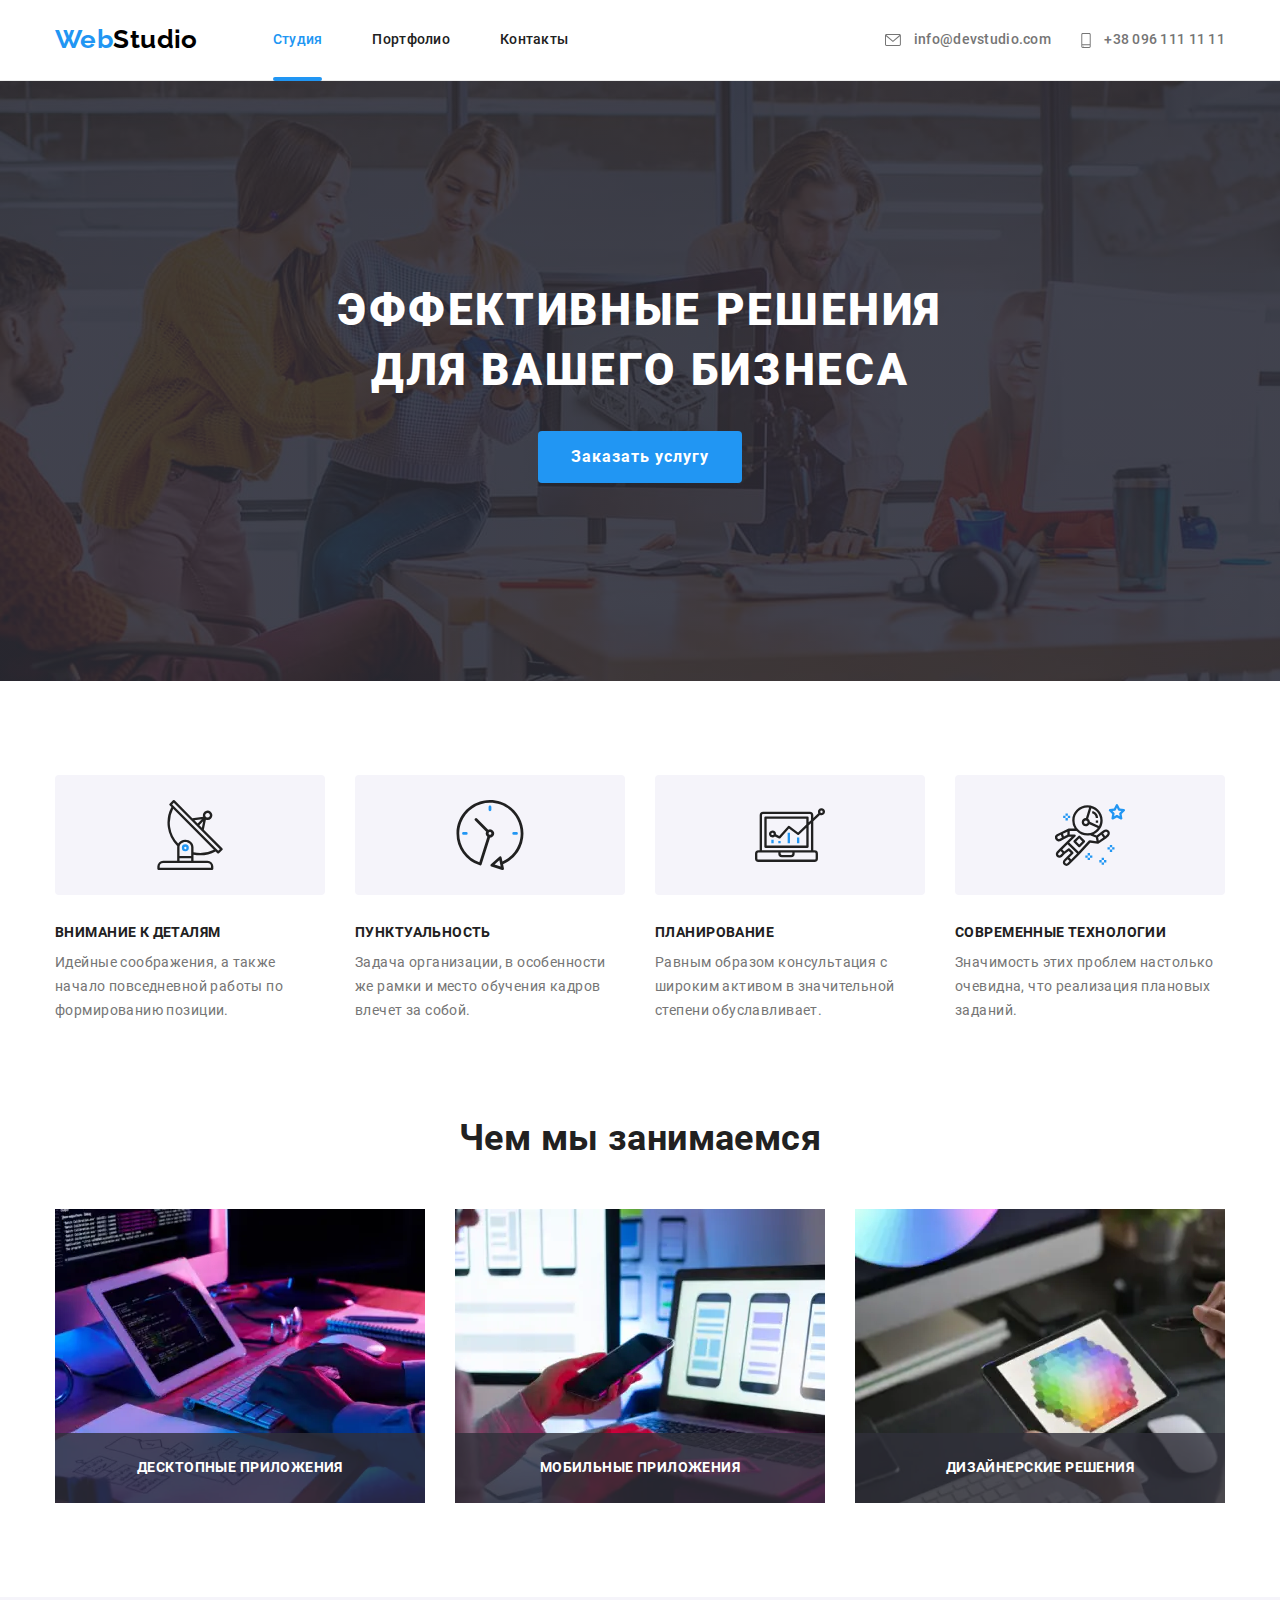
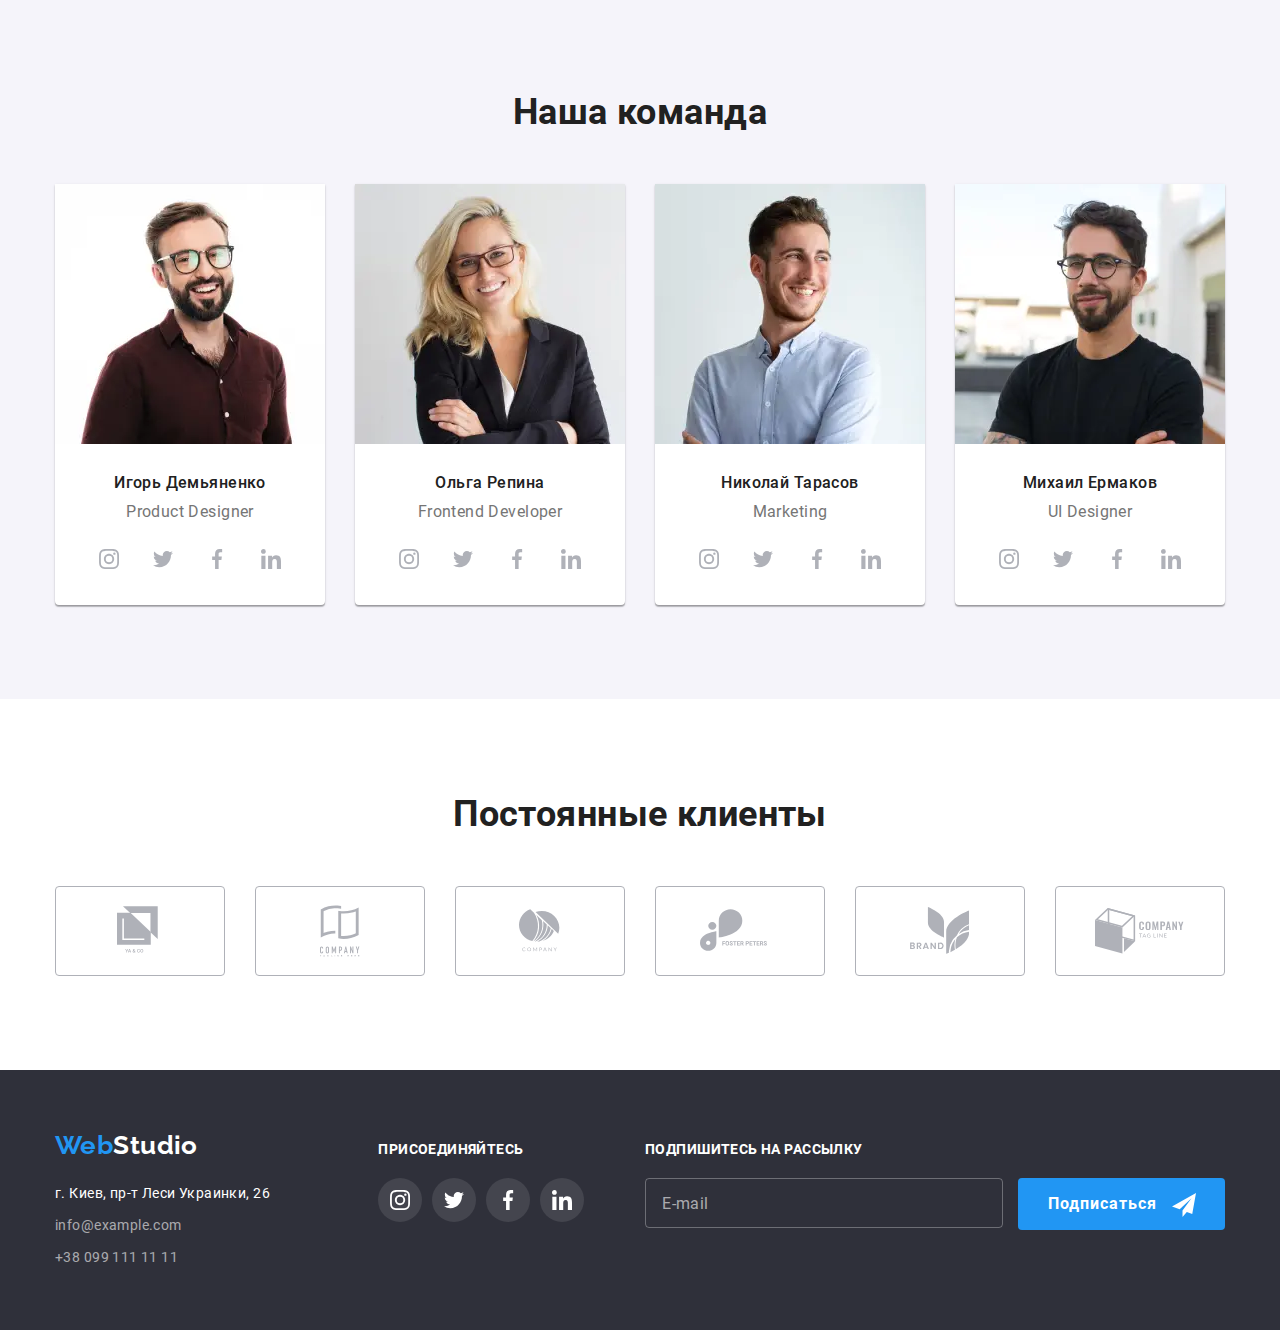
==== commit 34926b9c: "Сделана адаптивная верстка" ====
--- a/index.html
+++ b/index.html
@@ -27,7 +27,7 @@
 			<ul class="list contacts">
 				<li class="contacts-item">
 					<a href="mailto:info@devstudio.com" class="contacts-link">
-						<svg class="icon-contacts" width="16" height="12">
+						<svg class="icon-contacts">
 							<use href="./images/icons/sprite.svg#icon-envelope"></use>
 						</svg>
 						info@devstudio.com
@@ -35,7 +35,7 @@
 				</li>
 				<li class="contacts-item">
 					<a href="tel:+380961111111" class="contacts-link icon-phone">
-						<svg class="icon-contacts" width="10" height="15">
+						<svg class="icon-contacts phone">
 							<use href="./images/icons/sprite.svg#icon-smartphone"></use>
 						</svg>
 						+38 096 111 11 11
@@ -571,8 +571,8 @@
 					<label class="check-label" for="check">
 						<input class="custom-checkbox" type="checkbox" name="check" id="check" value="check" />
 						<span class="icon-check"></span>
-						Соглашаюсь с рассылкой и принимаю&nbsp;
-						<a href="#" class="policy-link">Условия договора</a>
+						<div>Соглашаюсь с рассылкой и принимаю&nbsp;
+							<a href="#" class="policy-link">Условия договора</a></div>
 					</label>
 				</div>
 				<div class="button-submit-wrap"><button type="submit" class="button primary send">Отправить</button>
--- a/css/main.min.css
+++ b/css/main.min.css
@@ -7,5 +7,5 @@
  box-shadow;transition-property:color,  background-color,  box-shadow,- -webkit-box-shadow}.site-nav-link,.contacts-link{padding-top:32px;padding-bottom:32px;display:block;font-weight:500;line-height:1.14;letter-spacing:0.02em;text-decoration:none}html{-webkit-box-sizing:border-box;box-sizing:border-box}*,*::before,*::after{-webkit-box-sizing:inherit;box-sizing:inherit}body{color:#757575;font-family:Roboto, sans-serif;font-style:normal;font-weight:400;font-size:14px;line-height:1.71;letter-spacing:0.03em;background-color:#fff}footer{margin-top:60px;background-color:#2f303a}@media screen and (min-width: 1200px){footer{margin-top:94px}}button{font-family:inherit}img{display:block;margin:0;max-width:100%}.list{list-style:none;padding:0;margin:0}.container{margin-left:auto;margin-right:auto;padding:0px 15px}@media screen and (min-width: 480px){.container{width:480px}}@media screen and (min-width: 768px){.container{width:768px}}@media screen and (min-width: 1200px){.container{width:1200px}}.visually-hidden{position:absolute !important;clip:rect(1px 1px 1px 1px);clip:rect(1px, 1px, 1px, 1px);padding:0 !important;border:0 !important;height:1px !important;width:1px !important;overflow:hidden}.logo{color:#000;display:block;padding-top:16px;padding-bottom:16px;padding-left:15px}.logo-first{color:#2196f3}.logo-footer{color:#fff}.page-header{margin:0;border-bottom:1px solid #ececec}@media screen and (min-width: 1200px){.mobile-nav{display:none}}.main-nav{-webkit-box-align:center;-ms-flex-align:center;align-items:center;display:-webkit-box;display:-ms-flexbox;display:flex}@media screen and (max-width: 1199px){.main-nav{display:none}}.site-nav{display:-webkit-box;display:-ms-flexbox;display:flex;margin-left:75px}.site-nav-item{margin-right:50px;position:relative}.site-nav-item:last-child{margin-right:0}.contacts{display:-webkit-box;display:-ms-flexbox;display:flex;margin-left:auto}.contacts-item{margin-right:30px}.contacts-item:last-child{margin-right:0}.site-nav-link{color:#212121;-webkit-transition-property:color;transition-property:color}.site-nav-link::after{content:"";background-color:#ffffff;-webkit-transition-property:background-color;transition-property:background-color}.site-nav-link:hover::after,.site-nav-link:focus::after,.site-nav-link.current::after{content:"";width:100%;height:4px;border-radius:2px;background-color:#2196f3;position:absolute;bottom:0;left:0;-webkit-transform:translate(0px, 1px);transform:translate(0px, 1px)}.site-nav-link.current{color:#2196f3}.contacts-link{color:#757575;fill:#757575;-webkit-transition-property:color, fill;transition-property:color, fill}.icon-contacts{margin-right:10px;vertical-align:middle}.site-nav-link:hover,.contacts-link:hover,.site-nav-link:focus,.contacts-link:focus{color:#2196f3;fill:#2196f3}.hero{color:#fff;text-align:center;letter-spacing:0.06em}@media screen and (max-width: 767px){.hero{margin-top:60px}}.hero-section{padding-top:118px;padding-bottom:118px;height:400px;width:100%;margin-left:auto;margin-right:auto;background-color:rgba(47,48,58,0.8);background-position:center;background-size:cover}@media screen and (min-width: 1200px){.hero-section{padding-top:200px;padding-bottom:200px;height:600px}}.hero-text-area{margin-left:auto;margin-right:auto;max-width:360px}@media screen and (min-width: 1200px){.hero-text-area{max-width:700px}}.hero-title{margin-top:0;margin-bottom:30px;font-weight:900;font-size:26px;line-height:1.62;letter-spacing:0.06em;text-transform:uppercase}@media screen and (min-width: 1200px){.hero-title{font-size:44px;line-height:1.36}}@media screen and (max-width: 767px){.hero-section{background-image:-webkit-gradient(linear, left top, right top, from(rgba(47,48,58,0.8)), to(rgba(47,48,58,0.8))),url(../images/mobile/header480.jpg);background-image:linear-gradient(to right, rgba(47,48,58,0.8), rgba(47,48,58,0.8)),url(../images/mobile/header480.jpg)}}@media screen and (max-width: 767px) and (min-device-pixel-ratio: 2), screen and (max-width: 767px) and (-webkit-min-device-pixel-ratio: 2), screen and (max-width: 767px) and (min-resolution: 192dpi), screen and (max-width: 767px) and (min-resolution: 2dppx){.hero-section{background-image:-webkit-gradient(linear, left top, right top, from(rgba(47,48,58,0.8)), to(rgba(47,48,58,0.8))),url(../images/mobile/header480-2x.jpg);background-image:linear-gradient(to right, rgba(47,48,58,0.8), rgba(47,48,58,0.8)),url(../images/mobile/header480-2x.jpg)}}@media screen and (min-width: 768px){.hero-section{background-image:-webkit-gradient(linear, left top, right top, from(rgba(47,48,58,0.8)), to(rgba(47,48,58,0.8))),url(../images/tablet/header768.jpg);background-image:linear-gradient(to right, rgba(47,48,58,0.8), rgba(47,48,58,0.8)),url(../images/tablet/header768.jpg)}}@media screen and (min-width: 768px) and (min-device-pixel-ratio: 2), screen and (min-width: 768px) and (-webkit-min-device-pixel-ratio: 2), screen and (min-width: 768px) and (min-resolution: 192dpi), screen and (min-width: 768px) and (min-resolution: 2dppx){.hero-section{background-image:-webkit-gradient(linear, left top, right top, from(rgba(47,48,58,0.8)), to(rgba(47,48,58,0.8))),url(../images/tablet/header768-2x.jpg);background-image:linear-gradient(to right, rgba(47,48,58,0.8), rgba(47,48,58,0.8)),url(../images/tablet/header768-2x.jpg)}}@media screen and (min-width: 1200px){.hero-section{max-width:1600px;height:600px;margin-left:auto;margin-right:auto;padding:200px 0px;background-image:-webkit-gradient(linear, left top, right top, from(rgba(47,48,58,0.8)), to(rgba(47,48,58,0.8))),url(../images/desktop/header1200.jpg);background-image:linear-gradient(to right, rgba(47,48,58,0.8), rgba(47,48,58,0.8)),url(../images/desktop/header1200.jpg)}}@media screen and (min-width: 1200px) and (min-device-pixel-ratio: 2), screen and (min-width: 1200px) and (-webkit-min-device-pixel-ratio: 2), screen and (min-width: 1200px) and (min-resolution: 192dpi), screen and (min-width: 1200px) and (min-resolution: 2dppx){.hero-section{background-image:-webkit-gradient(linear, left top, right top, from(rgba(47,48,58,0.8)), to(rgba(47,48,58,0.8))),url(../images/desktop/header1200-2x.jpg);background-image:linear-gradient(to right, rgba(47,48,58,0.8), rgba(47,48,58,0.8)),url(../images/desktop/header1200-2x.jpg)}}.button.primary{background-color:#2196f3;color:#fff}.button.filter{background-color:#f5f4fa;color:#212121;line-height:1.88;letter-spacing:0.03em;padding:6px 22px;min-width:73px}.subscribe{display:block;padding-left:29px;padding-right:28px;margin-top:20px;margin-left:auto;margin-right:auto}@media screen and (min-width: 1199px){.subscribe{display:inline-block;margin-top:0px;margin-left:12px;margin-right:0px}}.subscribe-icon{fill:#fff;width:24px;height:24px;margin-left:10px;vertical-align:middle}.button.filter:hover,.button.filter:active,.button.filter:focus{background-color:#2196f3;color:#fff;outline:none;-webkit-box-shadow:0px 3px 1px rgba(0,0,0,0.1),0px 1px 2px rgba(0,0,0,0.08),0px 2px 2px rgba(0,0,0,0.12);box-shadow:0px 3px 1px rgba(0,0,0,0.1),0px 1px 2px rgba(0,0,0,0.08),0px 2px 2px rgba(0,0,0,0.12)}.send:hover,.send:focus,.primary:hover,.primary:focus{-webkit-box-shadow:0px 4px 4px rgba(0,0,0,0.15);box-shadow:0px 4px 4px rgba(0,0,0,0.15);background:#188ce8;outline:none}.section{margin-top:60px}@media screen and (min-width: 1200px){.section{margin-top:94px}}.section-title{margin-top:0;margin-bottom:30px;color:#212121;font-weight:700;font-size:28px;line-height:1.18;text-align:center}@media screen and (min-width: 1200px){.section-title{font-size:36px;margin-bottom:50px}}.section-title-description{margin-top:30px;margin-bottom:10px;color:#212121;font-weight:700;font-size:14px;line-height:1.14;text-transform:uppercase}@media screen and (max-width: 767px){.section-title-description{text-align:center}}.section-title-description.white{margin-top:0;margin-bottom:0;padding-top:27px;padding-bottom:27px;display:block;position:absolute;bottom:0;width:100%;background-color:rgba(47,48,58,0.8);color:#fff;text-align:center}.section-grey{padding-top:60px;padding-bottom:60px;margin-top:60px;background-color:#f5f4fa}@media screen and (min-width: 1200px){.section-grey{margin-top:94px;padding-top:94px;padding-bottom:94px}}@media screen and (min-width: 768px){.advantages{display:-webkit-box;display:-ms-flexbox;display:flex;-ms-flex-wrap:wrap;flex-wrap:wrap}}@media screen and (max-width: 767px){.advantages-item{max-width:450px;display:block;margin-left:auto;margin-right:auto}.advantages-item:not(:last-child){margin-bottom:30px}}@media screen and (min-width: 768px) and (max-width: 1199px){.advantages-item{width:calc((100% - 30px) / 2)}.advantages-item:not(:nth-child(2n)){margin-right:30px;margin-left:0}.advantages-item:not(:nth-last-child(-n+2)){margin-bottom:30px}}@media screen and (min-width: 1200px){.advantages-item{width:calc((100% - 90px) / 4)}.advantages-item:not(:nth-child(4n)){margin-right:30px}}.advantages-bg{height:120px;display:-webkit-box;display:-ms-flexbox;display:flex;-webkit-box-align:center;-ms-flex-align:center;align-items:center;-webkit-box-pack:center;-ms-flex-pack:center;justify-content:center;background-color:#f5f4fa;border-radius:4px}.advantages-icon{width:70px;height:70px}.advantages-item-text{margin:0;padding:0}@media screen and (max-width: 1199px){.mobile-hidden{display:none}}.products{display:-webkit-box;display:-ms-flexbox;display:flex}.products-item{width:calc((100% - 60px) / 3);position:relative}.products-item:not(:last-child){margin-right:30px}.team-member{font-size:16px;line-height:1.18;text-align:center}@media screen and (min-width: 768px){.team-member{display:-webkit-box;display:-ms-flexbox;display:flex;-ms-flex-wrap:wrap;flex-wrap:wrap}}.team-member-card{width:100%;background-color:#fff;-webkit-box-shadow:0px 1px 3px rgba(0,0,0,0.12),0px 1px 1px rgba(0,0,0,0.14),0px 2px 1px rgba(0,0,0,0.2);box-shadow:0px 1px 3px rgba(0,0,0,0.12),0px 1px 1px rgba(0,0,0,0.14),0px 2px 1px rgba(0,0,0,0.2);border-radius:0px 0px 4px 4px}.team-member.name{margin-top:0;margin-bottom:10px;display:block;color:#212121;font-weight:500}.team-member.prof{margin-top:0;margin-bottom:16px;display:block}.team-member-description{padding-top:30px;padding-bottom:24px;margin-left:auto;margin-right:auto}@media screen and (max-width: 767px){.team-member-card{margin-right:auto;margin-left:auto;margin-bottom:30px;max-width:450px}.team-member-card:last-child{margin-bottom:0}}@media screen and (min-width: 768px) and (max-width: 1199px){.team-member-card{width:calc((100% - 30px) / 2);margin-right:30px;margin-bottom:30px}.team-member-card:nth-child(2n){margin-right:0px}.team-member-card:nth-last-child(-n+2){margin-bottom:0px}}@media screen and (min-width: 1200px){.team-member-card{width:calc((100% - 90px) / 4);margin-right:30px}.team-member-card:nth-child(4n){margin-right:0px}}.team-member-photo{background-size:cover;display:block;margin-right:auto;margin-left:auto}@media screen and (max-width: 767px){.team-member-photo{max-width:450px;height:auto}}@media screen and (min-width: 768px){.team-member-photo{width:354px;height:374px}}@media screen and (min-width: 1200px){.team-member-photo{width:270px;height:260px}}.clients{margin-top:60px}@media screen and (min-width: 1200px){.clients{margin-top:94px}}.clients-list{display:-webkit-box;display:-ms-flexbox;display:flex;-webkit-box-align:center;-ms-flex-align:center;align-items:center;-ms-flex-wrap:wrap;flex-wrap:wrap}.clients-list-item{display:-webkit-box;display:-ms-flexbox;display:flex;height:90px;border:1px solid #afb1b8;border-radius:4px;-webkit-transition-property:border-color;transition-property:border-color}@media screen and (max-width: 767px){.clients-list-item{width:calc((100% - 30px) / 2)}.clients-list-item:not(:nth-child(2n)){margin-right:30px}.clients-list-item:not(:nth-last-child(-n+2)){margin-bottom:30px}}@media screen and (min-width: 768px) and (max-width: 1199px){.clients-list-item{width:calc((100% - 60px) / 3)}.clients-list-item:not(:nth-child(3n)){margin-right:30px}.clients-list-item:not(:nth-last-child(-n+3)){margin-bottom:30px}}@media screen and (min-width: 1200px){.clients-list-item{width:calc((100% - 150px) / 6)}.clients-list-item:not(:nth-child(6n)){margin-right:30px}}.clients-list-item:hover,.clients-list-item:focus{border-color:#2196f3}.clients-link{display:-webkit-box;display:-ms-flexbox;display:flex;-webkit-box-align:center;-ms-flex-align:center;align-items:center;-webkit-box-pack:center;-ms-flex-pack:center;justify-content:center;height:100%;width:100%;margin:0;padding:0;fill:#afb1b8;-webkit-transition-property:fill;transition-property:fill}.clients-link:hover,.clients-link:focus{fill:#2196f3}@media screen and (max-width: 767px){.portfolio-card{max-width:450px;width:100%;margin-bottom:30px;margin-right:auto;margin-left:auto}.portfolio-card:last-child{margin-bottom:0px}}@media screen and (min-width: 768px) and (max-width: 1199px){.portfolio-card{width:calc((100% - 30px) / 2)}.portfolio-card:not(:nth-child(2n)){margin-right:30px}.portfolio-card:not(:nth-last-child(-n+2)){margin-bottom:30px}}@media screen and (min-width: 1200px){.portfolio-card{width:calc((100% - 60px) / 3)}.portfolio-card:not(:nth-child(3n)){margin-right:30px}.portfolio-card:not(:nth-last-child(-n+3)){margin-bottom:30px}}.portfolio-card-link{color:inherit;text-decoration:none;display:block;margin:0;padding:0;background:#ffffff;-webkit-transition-property:-webkit-box-shadow;transition-property:-webkit-box-shadow;transition-property:box-shadow;transition-property:box-shadow, -webkit-box-shadow}.portfolio-card-link:hover,.portfolio-card-link:focus{-webkit-box-shadow:0px 1px 1px rgba(0,0,0,0.12),0px 4px 4px rgba(0,0,0,0.06),1px 4px 6px rgba(0,0,0,0.16);box-shadow:0px 1px 1px rgba(0,0,0,0.12),0px 4px 4px rgba(0,0,0,0.06),1px 4px 6px rgba(0,0,0,0.16)}.portfolio-item{padding:20px 24px;border-left:1px solid #eeeeee;border-right:1px solid #eeeeee;border-bottom:1px solid #eeeeee}.portfolio-item-title{margin:0;color:#212121;font-weight:700;font-size:18px;line-height:2;letter-spacing:0.06em}.portfolio-item-description{margin-top:4px;margin-bottom:0;font-size:16px;line-height:1.87}.portfolio-item-text{margin:0;padding:77px 24px;width:100%;height:294px;position:absolute;top:0;left:0;background-color:rgba(33,150,243,0.9);color:#fff;font-size:18px;line-height:1.56;-webkit-transform:translatey(101%);transform:translatey(101%);-webkit-transition-property:-webkit-transform;transition-property:-webkit-transform;transition-property:transform;transition-property:transform, -webkit-transform}.overlay-portfolio-text{position:relative;overflow:hidden;min-height:294px}.portfolio-card-link:hover .portfolio-item-text,.portfolio-card-link:focus .portfolio-item-text{-webkit-transform:translatey(0);transform:translatey(0);width:100%;height:100%}.filter-list{display:-webkit-box;display:-ms-flexbox;display:flex;-ms-flex-wrap:wrap;flex-wrap:wrap;-ms-flex-line-pack:center;align-content:center;text-align:center}@media screen and (min-width: 768px){.filter-list{-webkit-box-pack:center;-ms-flex-pack:center;justify-content:center}}@media screen and (max-width: 319px){.filter-list{display:block}}.filter-item:not(:last-child){margin-right:8px}@media screen and (min-width: 400px) and (max-width: 767px){.filter-item:not(:last-child):nth-child(3n){margin-right:0px}.filter-item:not(:last-child):not(:nth-last-child(-n+2)){margin-bottom:15px}}@media screen and (max-width: 399px){.filter-item:not(:last-child):nth-child(2n){margin-right:0px}.filter-item:not(:last-child):not(:last-child){margin-bottom:15px}}@media screen and (max-width: 319px){.filter-item:not(:last-child):not(:last-child){margin-bottom:15px}}.filter-section{margin-top:60px}.works-section{margin-top:32px}.works-list{display:-webkit-box;display:-ms-flexbox;display:flex;-ms-flex-wrap:wrap;flex-wrap:wrap}.footer-link{color:rgba(255,255,255,0.6);font-style:normal;text-decoration:none}.footer-link.address{color:#fff}.footer-action{margin-bottom:20px;margin-top:0px;color:#fff;font-weight:700;font-size:14px;line-height:1.14;text-transform:uppercase}.footer-columns{-webkit-box-align:baseline;-ms-flex-align:baseline;align-items:baseline;padding-bottom:60px;padding-top:60px;text-align:center}@media screen and (min-width: 768px){.footer-columns{display:-webkit-box;display:-ms-flexbox;display:flex;-ms-flex-wrap:wrap;flex-wrap:wrap;-webkit-box-pack:center;-ms-flex-pack:center;justify-content:center;-webkit-box-align:baseline;-ms-flex-align:baseline;align-items:baseline}}@media screen and (min-width: 1200px){.footer-columns{-webkit-box-pack:justify;-ms-flex-pack:justify;justify-content:space-between;-ms-flex-wrap:nowrap;flex-wrap:nowrap;text-align:left}}@media screen and (min-width: 768px){.logo-address{width:calc(50%-15px);margin-right:165px}}@media screen and (min-width: 1200px){.logo-address{width:calc(25% - 30px);margin-right:0;text-align:left;margin-bottom:0}}.address{margin-top:20px}.footer-contacts-mail{margin-top:8px}.footer-contacts-phone{margin-top:8px}.subscribe-form{margin-top:0px}@media screen and (max-width: 1199px){.subscribe-form{margin-top:60px}}.social-link{display:-webkit-box;display:-ms-flexbox;display:flex;-webkit-box-align:center;-ms-flex-align:center;align-items:center;-webkit-box-pack:center;-ms-flex-pack:center;justify-content:center}.social-link>li:not(:last-child){margin-right:10px}.social-link-item{display:-webkit-box;display:-ms-flexbox;display:flex;-webkit-box-align:center;-ms-flex-align:center;align-items:center;margin:0px;padding:12px;fill:#afb1b8;background-color:#ffffff;border-radius:50%;-webkit-transition-property:fill, background-color;transition-property:fill, background-color}.social-link-item:hover,.social-link-item:focus,.social-link-item.footer:hover,.social-link-item.footer:focus{fill:#fff;background-size:44px 44px;background-color:#2196f3;border-radius:50%}.social-link-icon:hover,.social-link-icon:focus{fill:#fff;-webkit-transition-property:fill;transition-property:fill}.social-link-item.footer{fill:#fff;background-color:rgba(255,255,255,0.1);border-radius:50%;-webkit-transition-property:fill, background-color;transition-property:fill, background-color}.follow-block{margin-top:0px}@media screen and (max-width: 767px){.follow-block{margin-top:60px}}.subscribe-field{display:inline-block;outline:none;height:50px;padding-left:16px;padding-right:16px;border:1px solid rgba(255,255,255,0.3);border-radius:4px;background:transparent;font-size:16px;color:#fff;-webkit-transition-property:border;transition-property:border}@media screen and (min-width: 1200px){.subscribe-field{width:358px}}@media screen and (min-width: 480px) and (max-width: 1199px){.subscribe-field{width:450px}}@media screen and (max-width: 479px){.subscribe-field{width:100%}}.subscribe-field::-webkit-input-placeholder{font-size:16px;color:rgba(255,255,255,0.6);letter-spacing:0.03em}.subscribe-field:-ms-input-placeholder{font-size:16px;color:rgba(255,255,255,0.6);letter-spacing:0.03em}.subscribe-field::-ms-input-placeholder{font-size:16px;color:rgba(255,255,255,0.6);letter-spacing:0.03em}.subscribe-field::placeholder{font-size:16px;color:rgba(255,255,255,0.6);letter-spacing:0.03em}.subscribe-field:hover,.subscribe-field:focus,.subscribe-field:not(:placeholder-shown){border-color:#fff}.modal-form{font-weight:400;font-size:12px;line-height:1.17;letter-spacing:0.01em;color:#757575;padding-right:40px;padding-left:40px}.modal-form-title{margin-top:40px;margin-bottom:12px;font-weight:700;font-size:20px;line-height:1.15;text-align:center;letter-spacing:0.03em;color:#212121}.modal-form-field{display:block;width:100%;height:40px;background:transparent;border:1px solid rgba(33,33,33,0.2);border-radius:4px;padding-left:42px;padding-right:12px;margin-bottom:10px;outline:none;-webkit-transition-property:border;transition-property:border}.modal-form-field::-webkit-input-placeholder{color:rgba(117,117,117,0.5)}.modal-form-field:-ms-input-placeholder{color:rgba(117,117,117,0.5)}.modal-form-field::-ms-input-placeholder{color:rgba(117,117,117,0.5)}.modal-form-field::placeholder{color:rgba(117,117,117,0.5)}.modal-form-label{display:block;margin-bottom:4px}.modal-form-icon{position:absolute;left:15px;top:50%;-webkit-transform:translate(0%, -50%);transform:translate(0%, -50%);fill:#212121;-webkit-transition-property:fill;transition-property:fill}.modal-form-wrap{position:relative}textarea.modal-form-field{height:120px;resize:none;padding:12px 16px}.modal-form-field:focus+.modal-form-icon,.modal-form-field:hover+.modal-form-icon{fill:#2196f3}.modal-form-field:focus,.modal-form-field:hover{border:1px solid #2196f3}.button-submit-wrap{display:-webkit-box;display:-ms-flexbox;display:flex;-webkit-box-pack:center;-ms-flex-pack:center;justify-content:center;margin-top:30px;margin-bottom:40px}.custom-checkbox-wrap{display:-webkit-box;display:-ms-flexbox;display:flex;-webkit-box-pack:center;-ms-flex-pack:center;justify-content:center;margin-top:20px;font-size:14px;line-height:2}.custom-checkbox{position:absolute;width:1px;height:1px;margin:-1px;border:0;padding:0;clip:rect(0 0 0 0);overflow:hidden}.check-label{display:-webkit-box;display:-ms-flexbox;display:flex;-webkit-box-align:center;-ms-flex-align:center;align-items:center;cursor:pointer}.icon-check{display:inline-block;width:16px;height:15px;margin-right:7px;border:2px solid #212121;border-radius:4px;background-color:rgba(255,255,255,0);-webkit-transition-property:border, background-color;transition-property:border, background-color}.custom-checkbox:checked+.icon-check{background-color:#2196f3;background-image:url(../images/icons/icon-check.svg);background-size:contain;background-origin:border-box;border-color:#2196f3}.policy-link{color:#2196f3;text-decoration:underline}.backdrop{position:fixed;top:0;left:0;right:0;bottom:0;width:100%;height:100%;background-color:rgba(0,0,0,0.2);opacity:1;-webkit-transition-property:opacity;transition-property:opacity}.backdrop.is-hidden{visibility:hidden;pointer-events:none;opacity:0}.modal-window{position:absolute;top:50%;left:50%;-webkit-transform:translate(-50%, -50%);transform:translate(-50%, -50%);width:90%;max-width:528px;background-color:#ffffff;-webkit-box-shadow:0px 1px 3px rgba(0,0,0,0.12),0px 1px 1px rgba(0,0,0,0.14),0px 2px 1px rgba(0,0,0,0.2);box-shadow:0px 1px 3px rgba(0,0,0,0.12),0px 1px 1px rgba(0,0,0,0.14),0px 2px 1px rgba(0,0,0,0.2);border-radius:4px}.close-button{position:absolute;right:8px;top:8px;width:30px;height:30px;border:1px solid rgba(0,0,0,0.1);border-radius:50%;cursor:pointer}.close-button:hover,.close-button:focus{fill:#2196f3}.close-button:active{outline:none}.modal-form-icon.close-icon{-webkit-transform:translate(-50%, -50%);transform:translate(-50%, -50%);fill:black}.close-button:hover .modal-form-icon.close-icon,.close-button:focus .modal-form-icon.close-icon{fill:#2196f3}.mobile-nav-container{position:fixed;width:100%;height:60px;background-color:#fff;border-bottom:1px solid #ececec}@media screen and (min-width: 768px){.mobile-nav-container{display:none}}.mobile-nav{display:-webkit-box;display:-ms-flexbox;display:flex;-webkit-box-pack:justify;-ms-flex-pack:justify;justify-content:space-between;-webkit-box-align:center;-ms-flex-align:center;align-items:center;width:450px}@media screen and (max-width: 767px){.menu-btn{display:-webkit-inline-box;display:-ms-inline-flexbox;display:inline-flex;padding:0;color:#212121;background-color:#fff;background-origin:border-box;border:none;cursor:pointer}.menu-btn:hover,.menu-btn:focus{color:#2196f3}.menu-btn .open-icon{display:block}.menu-btn .close-icon{display:none}.menu-icon{fill:currentColor}.menu-btn.is-open .open-icon{display:none}.menu-btn.is-open .close-icon{display:block}}@media screen and (max-width: 767px){.menu-container{position:absolute;top:60px;left:0;width:100%;text-align:center;background-color:#fff;-webkit-box-shadow:0px 4px 8px rgba(0,0,0,0.04),0px 2px 4px rgba(0,0,0,0.08),0px 1px 3px rgba(0,0,0,0.16);box-shadow:0px 4px 8px rgba(0,0,0,0.04),0px 2px 4px rgba(0,0,0,0.08),0px 1px 3px rgba(0,0,0,0.16);opacity:0;pointer-events:none;-webkit-transform:translateY(-100%);transform:translateY(-100%);-webkit-transition:opacity 300ms linear, -webkit-transform 200ms linear;transition:opacity 300ms linear, -webkit-transform 200ms linear;transition:transform 200ms linear, opacity 300ms linear;transition:transform 200ms linear, opacity 300ms linear, -webkit-transform 200ms linear}.menu-container.is-open{-webkit-transform:translateY(0);transform:translateY(0);opacity:1;pointer-events:initial;z-index:10}}@media screen and (min-width: 768px){.menu-container{display:none}}.site-nav-mobile{padding-top:60px}.site-nav-mobile-item{text-align:center;margin-bottom:40px}.site-nav-mobile-item:last-child{margin-bottom:0px}.contacts-mobile{padding-top:60px;padding-bottom:60px}.contacts-mobile-item{text-align:center;margin-bottom:16px}.contacts-mobile-item:last-child{margin-bottom:0}.site-nav-link-mobile{color:#212121;position:relative;display:inline-block;text-align:center;text-decoration:none;font-weight:500;font-size:18px;line-height:1.17;letter-spacing:0.02em;-webkit-transition-property:color;transition-property:color}.site-nav-link-mobile::after{content:"";background-color:#ffffff;-webkit-transition-property:background-color;transition-property:background-color}.site-nav-link-mobile:hover::after,.site-nav-link-mobile:focus::after,.site-nav-link-mobile.current::after{content:"";width:100%;height:4px;border-radius:2px;background-color:#2196f3;position:absolute;bottom:-8px;left:0;-webkit-transform:translate(0px, 1px);transform:translate(0px, 1px)}.site-nav-link-mobile.current{color:#2196f3}.contacts-link-mobile{color:#757575;display:block;text-align:center;text-decoration:none;font-weight:500;font-size:18px;line-height:1.17;letter-spacing:0.02em;fill:#757575;-webkit-transition-property:color, fill;transition-property:color, fill}.icon-contacts{margin-right:10px;vertical-align:middle}.site-nav-link-mobile:hover,.contacts-link-mobile:hover,.site-nav-link-mobile:focus,.contacts-link-mobile:focus{color:#2196f3;fill:#2196f3}.logo-mobile{font-family:Raleway, serif;font-style:normal;font-weight:700;font-size:24px;line-height:1.17;text-decoration:none;color:#212121;display:block;padding-top:16px;padding-bottom:16px}.logo-first-mobile{color:#2196f3}
+ -webkit-box-shadow}.site-nav-link,.contacts-link{padding-top:32px;padding-bottom:32px;display:block;font-weight:500;line-height:1.14;letter-spacing:0.02em;text-decoration:none}html{-webkit-box-sizing:border-box;box-sizing:border-box}*,*::before,*::after{-webkit-box-sizing:inherit;box-sizing:inherit}body{color:#757575;font-family:Roboto, sans-serif;font-style:normal;font-weight:400;font-size:14px;line-height:1.71;letter-spacing:0.03em;background-color:#fff}footer{margin-top:60px;background-color:#2f303a}@media screen and (min-width: 1200px){footer{margin-top:94px}}button{font-family:inherit}img{display:block;margin:0;max-width:100%}.list{list-style:none;padding:0;margin:0}.container{margin-left:auto;margin-right:auto;padding:0px 15px}@media screen and (min-width: 480px){.container{width:480px}}@media screen and (min-width: 768px){.container{width:768px}}@media screen and (min-width: 1200px){.container{width:1200px}}.visually-hidden{position:absolute !important;clip:rect(1px 1px 1px 1px);clip:rect(1px, 1px, 1px, 1px);padding:0 !important;border:0 !important;height:1px !important;width:1px !important;overflow:hidden}.logo{color:#000;display:block;padding-top:16px;padding-bottom:16px}@media screen and (max-width: 1199px){.logo{font-size:24px;line-height:1.17}}.logo-first{color:#2196f3}@media screen and (max-width: 1199px){.logo-first{font-size:24px;line-height:1.17}}.logo-footer{color:#fff}@media screen and (max-width: 1199px){.logo-footer{font-size:24px;line-height:1.17}}.page-header{margin:0;border-bottom:1px solid #ececec}.main-nav{-webkit-box-align:center;-ms-flex-align:center;align-items:center;display:-webkit-box;display:-ms-flexbox;display:flex}@media screen and (max-width: 767px){.main-nav{display:none}}.site-nav{display:-webkit-box;display:-ms-flexbox;display:flex;margin-left:75px}@media screen and (min-width: 768px) and (max-width: 1199px){.site-nav{margin-left:86px}}.site-nav-item{margin-right:50px;position:relative}.site-nav-item:last-child{margin-right:0}.contacts{display:-webkit-box;display:-ms-flexbox;display:flex;margin-left:auto}@media screen and (min-width: 768px) and (max-width: 1199px){.contacts{display:block}}.contacts-item{margin-right:30px}@media screen and (min-width: 768px) and (max-width: 1199px){.contacts-item{margin-right:0px}}.contacts-item:last-child{margin-right:0}.site-nav-link{color:#212121;-webkit-transition-property:color;transition-property:color}.site-nav-link::after{content:"";background-color:#ffffff;-webkit-transition-property:background-color;transition-property:background-color}.site-nav-link:hover::after,.site-nav-link:focus::after,.site-nav-link.current::after{content:"";width:100%;height:4px;border-radius:2px;background-color:#2196f3;position:absolute;bottom:0;left:0;-webkit-transform:translate(0px, 1px);transform:translate(0px, 1px)}.site-nav-link.current{color:#2196f3}.contacts-link{color:#757575;fill:#757575;-webkit-transition-property:color, fill;transition-property:color, fill}@media screen and (min-width: 768px) and (max-width: 1199px){.contacts-link{padding:0;margin-bottom:10px;line-height:1.17;font-size:12px}}@media screen and (min-width: 768px) and (max-width: 1199px){.contacts-link.icon-phone{margin-bottom:0px}}.icon-contacts{vertical-align:middle;width:16px;height:12px}@media screen and (max-width: 767px){.icon-contacts{margin-right:10px}}@media screen and (min-width: 768px) and (max-width: 1199px){.icon-contacts{margin-right:8px;width:14px;height:10px}}@media screen and (min-width: 1200px){.icon-contacts{margin-right:10px}}.icon-contacts.phone{width:10px;height:15px}@media screen and (min-width: 768px) and (max-width: 1199px){.icon-contacts.phone{width:10px;height:14px}}.site-nav-link:hover,.contacts-link:hover,.site-nav-link:focus,.contacts-link:focus{color:#2196f3;fill:#2196f3}.hero{color:#fff;text-align:center;letter-spacing:0.06em}@media screen and (max-width: 767px){.hero{margin-top:60px}}.hero-section{padding-top:118px;padding-bottom:118px;height:400px;width:100%;margin-left:auto;margin-right:auto;background-color:rgba(47,48,58,0.8);background-position:center;background-size:cover}@media screen and (min-width: 1200px){.hero-section{padding-top:200px;padding-bottom:200px;height:600px}}.hero-text-area{margin-left:auto;margin-right:auto;max-width:360px}@media screen and (min-width: 1200px){.hero-text-area{max-width:700px}}.hero-title{margin-top:0;margin-bottom:30px;font-weight:900;font-size:26px;line-height:1.62;letter-spacing:0.06em;text-transform:uppercase}@media screen and (min-width: 1200px){.hero-title{font-size:44px;line-height:1.36}}@media screen and (max-width: 767px){.hero-section{background-image:-webkit-gradient(linear, left top, right top, from(rgba(47,48,58,0.8)), to(rgba(47,48,58,0.8))),url(../images/mobile/header480.jpg);background-image:linear-gradient(to right, rgba(47,48,58,0.8), rgba(47,48,58,0.8)),url(../images/mobile/header480.jpg)}}@media screen and (max-width: 767px) and (min-device-pixel-ratio: 2), screen and (max-width: 767px) and (-webkit-min-device-pixel-ratio: 2), screen and (max-width: 767px) and (min-resolution: 192dpi), screen and (max-width: 767px) and (min-resolution: 2dppx){.hero-section{background-image:-webkit-gradient(linear, left top, right top, from(rgba(47,48,58,0.8)), to(rgba(47,48,58,0.8))),url(../images/mobile/header480-2x.jpg);background-image:linear-gradient(to right, rgba(47,48,58,0.8), rgba(47,48,58,0.8)),url(../images/mobile/header480-2x.jpg)}}@media screen and (min-width: 768px){.hero-section{background-image:-webkit-gradient(linear, left top, right top, from(rgba(47,48,58,0.8)), to(rgba(47,48,58,0.8))),url(../images/tablet/header768.jpg);background-image:linear-gradient(to right, rgba(47,48,58,0.8), rgba(47,48,58,0.8)),url(../images/tablet/header768.jpg)}}@media screen and (min-width: 768px) and (min-device-pixel-ratio: 2), screen and (min-width: 768px) and (-webkit-min-device-pixel-ratio: 2), screen and (min-width: 768px) and (min-resolution: 192dpi), screen and (min-width: 768px) and (min-resolution: 2dppx){.hero-section{background-image:-webkit-gradient(linear, left top, right top, from(rgba(47,48,58,0.8)), to(rgba(47,48,58,0.8))),url(../images/tablet/header768-2x.jpg);background-image:linear-gradient(to right, rgba(47,48,58,0.8), rgba(47,48,58,0.8)),url(../images/tablet/header768-2x.jpg)}}@media screen and (min-width: 1200px){.hero-section{max-width:1600px;height:600px;margin-left:auto;margin-right:auto;padding:200px 0px;background-image:-webkit-gradient(linear, left top, right top, from(rgba(47,48,58,0.8)), to(rgba(47,48,58,0.8))),url(../images/desktop/header1200.jpg);background-image:linear-gradient(to right, rgba(47,48,58,0.8), rgba(47,48,58,0.8)),url(../images/desktop/header1200.jpg)}}@media screen and (min-width: 1200px) and (min-device-pixel-ratio: 2), screen and (min-width: 1200px) and (-webkit-min-device-pixel-ratio: 2), screen and (min-width: 1200px) and (min-resolution: 192dpi), screen and (min-width: 1200px) and (min-resolution: 2dppx){.hero-section{background-image:-webkit-gradient(linear, left top, right top, from(rgba(47,48,58,0.8)), to(rgba(47,48,58,0.8))),url(../images/desktop/header1200-2x.jpg);background-image:linear-gradient(to right, rgba(47,48,58,0.8), rgba(47,48,58,0.8)),url(../images/desktop/header1200-2x.jpg)}}.button.primary{background-color:#2196f3;color:#fff}.button.filter{background-color:#f5f4fa;color:#212121;line-height:1.88;letter-spacing:0.03em;padding:6px 22px;min-width:73px}.subscribe{display:block;padding-left:29px;padding-right:28px;margin-top:20px;margin-left:auto;margin-right:auto}@media screen and (min-width: 1199px){.subscribe{display:inline-block;margin-top:0px;margin-left:12px;margin-right:0px}}.subscribe-icon{fill:#fff;width:24px;height:24px;margin-left:10px;vertical-align:middle}.button.filter:hover,.button.filter:active,.button.filter:focus{background-color:#2196f3;color:#fff;outline:none;-webkit-box-shadow:0px 3px 1px rgba(0,0,0,0.1),0px 1px 2px rgba(0,0,0,0.08),0px 2px 2px rgba(0,0,0,0.12);box-shadow:0px 3px 1px rgba(0,0,0,0.1),0px 1px 2px rgba(0,0,0,0.08),0px 2px 2px rgba(0,0,0,0.12)}.send:hover,.send:focus,.primary:hover,.primary:focus{-webkit-box-shadow:0px 4px 4px rgba(0,0,0,0.15);box-shadow:0px 4px 4px rgba(0,0,0,0.15);background:#188ce8;outline:none}.section{margin-top:60px}@media screen and (min-width: 1200px){.section{margin-top:94px}}.section-title{margin-top:0;margin-bottom:30px;color:#212121;font-weight:700;font-size:28px;line-height:1.18;text-align:center}@media screen and (min-width: 1200px){.section-title{font-size:36px;margin-bottom:50px}}.section-title-description{margin-top:30px;margin-bottom:10px;color:#212121;font-weight:700;font-size:14px;line-height:1.14;text-transform:uppercase}@media screen and (max-width: 767px){.section-title-description{text-align:center}}.section-title-description.white{margin-top:0;margin-bottom:0;padding-top:27px;padding-bottom:27px;display:block;position:absolute;bottom:0;width:100%;background-color:rgba(47,48,58,0.8);color:#fff;text-align:center}.section-grey{padding-top:60px;padding-bottom:60px;margin-top:60px;background-color:#f5f4fa}@media screen and (min-width: 1200px){.section-grey{margin-top:94px;padding-top:94px;padding-bottom:94px}}@media screen and (min-width: 768px){.advantages{display:-webkit-box;display:-ms-flexbox;display:flex;-ms-flex-wrap:wrap;flex-wrap:wrap}}@media screen and (max-width: 767px){.advantages-item{max-width:450px;display:block;margin-left:auto;margin-right:auto}.advantages-item:not(:last-child){margin-bottom:30px}}@media screen and (min-width: 768px) and (max-width: 1199px){.advantages-item{width:calc((100% - 30px) / 2)}.advantages-item:not(:nth-child(2n)){margin-right:30px;margin-left:0}.advantages-item:not(:nth-last-child(-n+2)){margin-bottom:30px}}@media screen and (min-width: 1200px){.advantages-item{width:calc((100% - 90px) / 4)}.advantages-item:not(:nth-child(4n)){margin-right:30px}}.advantages-bg{height:120px;display:-webkit-box;display:-ms-flexbox;display:flex;-webkit-box-align:center;-ms-flex-align:center;align-items:center;-webkit-box-pack:center;-ms-flex-pack:center;justify-content:center;background-color:#f5f4fa;border-radius:4px}.advantages-icon{width:70px;height:70px}.advantages-item-text{margin:0;padding:0}@media screen and (max-width: 1199px){.mobile-hidden{display:none}}.products{display:-webkit-box;display:-ms-flexbox;display:flex}.products-item{width:calc((100% - 60px) / 3);position:relative}.products-item:not(:last-child){margin-right:30px}.team-member{font-size:16px;line-height:1.18;text-align:center}@media screen and (min-width: 768px){.team-member{display:-webkit-box;display:-ms-flexbox;display:flex;-ms-flex-wrap:wrap;flex-wrap:wrap}}.team-member-card{width:100%;background-color:#fff;-webkit-box-shadow:0px 1px 3px rgba(0,0,0,0.12),0px 1px 1px rgba(0,0,0,0.14),0px 2px 1px rgba(0,0,0,0.2);box-shadow:0px 1px 3px rgba(0,0,0,0.12),0px 1px 1px rgba(0,0,0,0.14),0px 2px 1px rgba(0,0,0,0.2);border-radius:0px 0px 4px 4px}.team-member.name{margin-top:0;margin-bottom:10px;display:block;color:#212121;font-weight:500}.team-member.prof{margin-top:0;margin-bottom:16px;display:block}.team-member-description{padding-top:30px;padding-bottom:24px;margin-left:auto;margin-right:auto}@media screen and (max-width: 767px){.team-member-card{margin-right:auto;margin-left:auto;margin-bottom:30px;max-width:450px}.team-member-card:last-child{margin-bottom:0}}@media screen and (min-width: 768px) and (max-width: 1199px){.team-member-card{width:calc((100% - 30px) / 2);margin-right:30px;margin-bottom:30px}.team-member-card:nth-child(2n){margin-right:0px}.team-member-card:nth-last-child(-n+2){margin-bottom:0px}}@media screen and (min-width: 1200px){.team-member-card{width:calc((100% - 90px) / 4);margin-right:30px}.team-member-card:nth-child(4n){margin-right:0px}}.team-member-photo{background-size:cover;display:block;margin-right:auto;margin-left:auto}@media screen and (max-width: 767px){.team-member-photo{max-width:450px;height:auto}}@media screen and (min-width: 768px){.team-member-photo{width:354px;height:374px}}@media screen and (min-width: 1200px){.team-member-photo{width:270px;height:260px}}.clients{margin-top:60px}@media screen and (min-width: 1200px){.clients{margin-top:94px}}.clients-list{display:-webkit-box;display:-ms-flexbox;display:flex;-webkit-box-align:center;-ms-flex-align:center;align-items:center;-ms-flex-wrap:wrap;flex-wrap:wrap}.clients-list-item{display:-webkit-box;display:-ms-flexbox;display:flex;height:90px;border:1px solid #afb1b8;border-radius:4px;-webkit-transition-property:border-color;transition-property:border-color}@media screen and (max-width: 767px){.clients-list-item{width:calc((100% - 30px) / 2)}.clients-list-item:not(:nth-child(2n)){margin-right:30px}.clients-list-item:not(:nth-last-child(-n+2)){margin-bottom:30px}}@media screen and (min-width: 768px) and (max-width: 1199px){.clients-list-item{width:calc((100% - 60px) / 3)}.clients-list-item:not(:nth-child(3n)){margin-right:30px}.clients-list-item:not(:nth-last-child(-n+3)){margin-bottom:30px}}@media screen and (min-width: 1200px){.clients-list-item{width:calc((100% - 150px) / 6)}.clients-list-item:not(:nth-child(6n)){margin-right:30px}}.clients-list-item:hover,.clients-list-item:focus{border-color:#2196f3}.clients-link{display:-webkit-box;display:-ms-flexbox;display:flex;-webkit-box-align:center;-ms-flex-align:center;align-items:center;-webkit-box-pack:center;-ms-flex-pack:center;justify-content:center;height:100%;width:100%;margin:0;padding:0;fill:#afb1b8;-webkit-transition-property:fill;transition-property:fill}.clients-link:hover,.clients-link:focus{fill:#2196f3}@media screen and (max-width: 767px){.portfolio-card{max-width:450px;width:100%;margin-bottom:30px;margin-right:auto;margin-left:auto}.portfolio-card:last-child{margin-bottom:0px}}@media screen and (min-width: 768px) and (max-width: 1199px){.portfolio-card{width:calc((100% - 30px) / 2)}.portfolio-card:not(:nth-child(2n)){margin-right:30px}.portfolio-card:not(:nth-last-child(-n+2)){margin-bottom:30px}}@media screen and (min-width: 1200px){.portfolio-card{width:calc((100% - 60px) / 3)}.portfolio-card:not(:nth-child(3n)){margin-right:30px}.portfolio-card:not(:nth-last-child(-n+3)){margin-bottom:30px}}.portfolio-card-link{color:inherit;text-decoration:none;display:block;margin:0;padding:0;background:#ffffff;-webkit-transition-property:-webkit-box-shadow;transition-property:-webkit-box-shadow;transition-property:box-shadow;transition-property:box-shadow, -webkit-box-shadow}.portfolio-card-link:hover,.portfolio-card-link:focus{-webkit-box-shadow:0px 1px 1px rgba(0,0,0,0.12),0px 4px 4px rgba(0,0,0,0.06),1px 4px 6px rgba(0,0,0,0.16);box-shadow:0px 1px 1px rgba(0,0,0,0.12),0px 4px 4px rgba(0,0,0,0.06),1px 4px 6px rgba(0,0,0,0.16)}.portfolio-item{padding:20px 24px;border-left:1px solid #eeeeee;border-right:1px solid #eeeeee;border-bottom:1px solid #eeeeee}.portfolio-item-title{margin:0;color:#212121;font-weight:700;font-size:18px;line-height:2;letter-spacing:0.06em}.portfolio-item-description{margin-top:4px;margin-bottom:0;font-size:16px;line-height:1.87}.portfolio-item-text{margin:0;padding:77px 24px;width:100%;height:294px;position:absolute;top:0;left:0;background-color:rgba(33,150,243,0.9);color:#fff;font-size:18px;line-height:1.56;-webkit-transform:translatey(101%);transform:translatey(101%);-webkit-transition-property:-webkit-transform;transition-property:-webkit-transform;transition-property:transform;transition-property:transform, -webkit-transform}.overlay-portfolio-text{position:relative;overflow:hidden;min-height:294px}.portfolio-card-link:hover .portfolio-item-text,.portfolio-card-link:focus .portfolio-item-text{-webkit-transform:translatey(0);transform:translatey(0);width:100%;height:100%}.filter-list{display:-webkit-box;display:-ms-flexbox;display:flex;-ms-flex-wrap:wrap;flex-wrap:wrap;-ms-flex-line-pack:center;align-content:center;text-align:center}@media screen and (min-width: 768px){.filter-list{-webkit-box-pack:center;-ms-flex-pack:center;justify-content:center}}@media screen and (max-width: 319px){.filter-list{display:block}}.filter-item:not(:last-child){margin-right:8px}@media screen and (min-width: 400px) and (max-width: 767px){.filter-item:not(:last-child):nth-child(3n){margin-right:0px}.filter-item:not(:last-child):not(:nth-last-child(-n+2)){margin-bottom:15px}}@media screen and (max-width: 399px){.filter-item:not(:last-child):nth-child(2n){margin-right:0px}.filter-item:not(:last-child):not(:last-child){margin-bottom:15px}}@media screen and (max-width: 319px){.filter-item:not(:last-child):not(:last-child){margin-bottom:15px}}@media screen and (max-width: 767px){.filter-section{margin-top:120px}}@media screen and (min-width: 768px){.filter-section{margin-top:60px}}@media screen and (min-width: 1200px){.filter-section{margin-top:94px}}.works-section{margin-top:32px}.works-list{display:-webkit-box;display:-ms-flexbox;display:flex;-ms-flex-wrap:wrap;flex-wrap:wrap}.footer-link{color:rgba(255,255,255,0.6);font-style:normal;text-decoration:none}.footer-link.address{color:#fff}.footer-action{margin-bottom:20px;margin-top:0px;color:#fff;font-weight:700;font-size:14px;line-height:1.14;text-transform:uppercase}.footer-columns{-webkit-box-align:baseline;-ms-flex-align:baseline;align-items:baseline;padding-bottom:60px;padding-top:60px;text-align:center}@media screen and (min-width: 768px){.footer-columns{display:-webkit-box;display:-ms-flexbox;display:flex;-ms-flex-wrap:wrap;flex-wrap:wrap;-webkit-box-pack:center;-ms-flex-pack:center;justify-content:center;-webkit-box-align:baseline;-ms-flex-align:baseline;align-items:baseline}}@media screen and (min-width: 1200px){.footer-columns{-webkit-box-pack:justify;-ms-flex-pack:justify;justify-content:space-between;-ms-flex-wrap:nowrap;flex-wrap:nowrap;text-align:left}}@media screen and (min-width: 768px){.logo-address{width:calc(50%-15px);margin-right:165px}}@media screen and (min-width: 1200px){.logo-address{width:calc(25% - 30px);margin-right:0;text-align:left;margin-bottom:0}}.address{margin-top:20px}.footer-contacts-mail{margin-top:8px}.footer-contacts-phone{margin-top:8px}.subscribe-form{margin-top:0px}@media screen and (max-width: 1199px){.subscribe-form{margin-top:60px}}.social-link{display:-webkit-box;display:-ms-flexbox;display:flex;-webkit-box-align:center;-ms-flex-align:center;align-items:center;-webkit-box-pack:center;-ms-flex-pack:center;justify-content:center}.social-link>li:not(:last-child){margin-right:10px}.social-link-item{display:-webkit-box;display:-ms-flexbox;display:flex;-webkit-box-align:center;-ms-flex-align:center;align-items:center;margin:0px;padding:12px;fill:#afb1b8;background-color:#ffffff;border-radius:50%;-webkit-transition-property:fill, background-color;transition-property:fill, background-color}.social-link-item:hover,.social-link-item:focus,.social-link-item.footer:hover,.social-link-item.footer:focus{fill:#fff;background-size:44px 44px;background-color:#2196f3;border-radius:50%}.social-link-icon:hover,.social-link-icon:focus{fill:#fff;-webkit-transition-property:fill;transition-property:fill}.social-link-item.footer{fill:#fff;background-color:rgba(255,255,255,0.1);border-radius:50%;-webkit-transition-property:fill, background-color;transition-property:fill, background-color}.follow-block{margin-top:0px}@media screen and (max-width: 767px){.follow-block{margin-top:60px}}.subscribe-field{display:inline-block;outline:none;height:50px;padding-left:16px;padding-right:16px;border:1px solid rgba(255,255,255,0.3);border-radius:4px;background:transparent;font-size:16px;color:#fff;-webkit-transition-property:border;transition-property:border}@media screen and (min-width: 1200px){.subscribe-field{width:358px}}@media screen and (min-width: 480px) and (max-width: 1199px){.subscribe-field{width:450px}}@media screen and (max-width: 479px){.subscribe-field{width:100%}}.subscribe-field::-webkit-input-placeholder{font-size:16px;color:rgba(255,255,255,0.6);letter-spacing:0.03em}.subscribe-field:-ms-input-placeholder{font-size:16px;color:rgba(255,255,255,0.6);letter-spacing:0.03em}.subscribe-field::-ms-input-placeholder{font-size:16px;color:rgba(255,255,255,0.6);letter-spacing:0.03em}.subscribe-field::placeholder{font-size:16px;color:rgba(255,255,255,0.6);letter-spacing:0.03em}.subscribe-field:hover,.subscribe-field:focus,.subscribe-field:not(:placeholder-shown){border-color:#fff}.modal-form{font-weight:400;font-size:12px;line-height:1.17;letter-spacing:0.01em;color:#757575;padding-right:40px;padding-left:40px}.modal-form-title{margin-top:40px;margin-bottom:12px;font-weight:700;font-size:20px;line-height:1.15;text-align:center;letter-spacing:0.03em;color:#212121}.modal-form-field{display:block;width:100%;height:40px;background:transparent;border:1px solid rgba(33,33,33,0.2);border-radius:4px;padding-left:42px;padding-right:12px;margin-bottom:10px;outline:none;-webkit-transition-property:border;transition-property:border}.modal-form-field::-webkit-input-placeholder{color:rgba(117,117,117,0.5)}.modal-form-field:-ms-input-placeholder{color:rgba(117,117,117,0.5)}.modal-form-field::-ms-input-placeholder{color:rgba(117,117,117,0.5)}.modal-form-field::placeholder{color:rgba(117,117,117,0.5)}.modal-form-label{display:block;margin-bottom:4px}.modal-form-icon{position:absolute;left:15px;top:50%;-webkit-transform:translate(0%, -50%);transform:translate(0%, -50%);fill:#212121;-webkit-transition-property:fill;transition-property:fill}.modal-form-wrap{position:relative}textarea.modal-form-field{height:120px;resize:none;padding:12px 16px}.modal-form-field:focus+.modal-form-icon,.modal-form-field:hover+.modal-form-icon{fill:#2196f3}.modal-form-field:focus,.modal-form-field:hover{border:1px solid #2196f3}.button-submit-wrap{display:-webkit-box;display:-ms-flexbox;display:flex;-webkit-box-pack:center;-ms-flex-pack:center;justify-content:center;margin-top:30px;margin-bottom:40px}.custom-checkbox-wrap{display:-webkit-box;display:-ms-flexbox;display:flex;-webkit-box-pack:center;-ms-flex-pack:center;justify-content:center;margin-top:20px;font-size:14px;line-height:1.71}@media screen and (max-width: 1199px){.custom-checkbox-wrap{font-size:12px;line-height:1.17}}.custom-checkbox{position:absolute;width:1px;height:1px;margin:-1px;border:0;padding:0;clip:rect(0 0 0 0);overflow:hidden}.check-label{display:-webkit-box;display:-ms-flexbox;display:flex;-webkit-box-align:center;-ms-flex-align:center;align-items:center;cursor:pointer}.icon-check{display:inline-block;width:16px;height:15px;margin-right:7px;border:2px solid #212121;border-radius:4px;background-color:rgba(255,255,255,0);-webkit-transition-property:border, background-color;transition-property:border, background-color}.custom-checkbox:checked+.icon-check{background-color:#2196f3;background-image:url(../images/icons/icon-check.svg);background-size:contain;background-origin:border-box;border-color:#2196f3}.policy-link{color:#2196f3;text-decoration:underline}.backdrop{position:fixed;top:0;left:0;right:0;bottom:0;width:100%;height:100%;overflow-y:scroll;background-color:rgba(0,0,0,0.2);opacity:1;-webkit-transition-property:opacity;transition-property:opacity;z-index:200}.backdrop.is-hidden{visibility:hidden;pointer-events:none;opacity:0}.modal-window{position:absolute;top:50%;left:50%;-webkit-transform:translate(-50%, -50%);transform:translate(-50%, -50%);width:90%;max-width:528px;background-color:#ffffff;-webkit-box-shadow:0px 1px 3px rgba(0,0,0,0.12),0px 1px 1px rgba(0,0,0,0.14),0px 2px 1px rgba(0,0,0,0.2);box-shadow:0px 1px 3px rgba(0,0,0,0.12),0px 1px 1px rgba(0,0,0,0.14),0px 2px 1px rgba(0,0,0,0.2);border-radius:4px}.close-button{position:absolute;right:8px;top:8px;width:30px;height:30px;border:1px solid rgba(0,0,0,0.1);border-radius:50%;cursor:pointer}.close-button:hover,.close-button:focus{fill:#2196f3}.close-button:active{outline:none}.modal-form-icon.close-icon{-webkit-transform:translate(-50%, -50%);transform:translate(-50%, -50%);fill:black}.close-button:hover .modal-form-icon.close-icon,.close-button:focus .modal-form-icon.close-icon{fill:#2196f3}.mobile-nav-container{position:fixed;width:100%;height:60px;background-color:#fff;border-bottom:1px solid #ececec;z-index:149}@media screen and (min-width: 768px){.mobile-nav-container{display:none}}.mobile-nav{display:-webkit-box;display:-ms-flexbox;display:flex;-webkit-box-pack:justify;-ms-flex-pack:justify;justify-content:space-between;-webkit-box-align:center;-ms-flex-align:center;align-items:center;max-width:450px}@media screen and (max-width: 767px){.menu-btn{display:-webkit-inline-box;display:-ms-inline-flexbox;display:inline-flex;padding:0;color:#212121;background-color:#fff;background-origin:border-box;border:none;cursor:pointer}.menu-btn:hover,.menu-btn:focus{color:#2196f3}.menu-btn .open-icon{display:block;padding-right:15px}.menu-btn .close-icon{display:none}.menu-icon{fill:currentColor}.menu-btn.is-open .open-icon{display:none}.menu-btn.is-open .close-icon{display:block}}@media screen and (max-width: 767px){.menu-container{position:absolute;top:60px;left:0;width:100%;text-align:center;background-color:#fff;-webkit-box-shadow:0px 4px 8px rgba(0,0,0,0.04),0px 2px 4px rgba(0,0,0,0.08),0px 1px 3px rgba(0,0,0,0.16);box-shadow:0px 4px 8px rgba(0,0,0,0.04),0px 2px 4px rgba(0,0,0,0.08),0px 1px 3px rgba(0,0,0,0.16);opacity:0;pointer-events:none;-webkit-transform:translateY(-100%);transform:translateY(-100%);-webkit-transition:opacity 300ms linear, -webkit-transform 200ms linear;transition:opacity 300ms linear, -webkit-transform 200ms linear;transition:transform 200ms linear, opacity 300ms linear;transition:transform 200ms linear, opacity 300ms linear, -webkit-transform 200ms linear}.menu-container.is-open{-webkit-transform:translateY(0);transform:translateY(0);opacity:1;pointer-events:initial;z-index:999}}@media screen and (min-width: 768px){.menu-container{display:none}}.site-nav-mobile{padding-top:60px}.site-nav-mobile-item{text-align:center;margin-bottom:40px}.site-nav-mobile-item:last-child{margin-bottom:0px}.contacts-mobile{padding-top:60px;padding-bottom:60px}.contacts-mobile-item{text-align:center;margin-bottom:16px}.contacts-mobile-item:last-child{margin-bottom:0}.site-nav-link-mobile{color:#212121;position:relative;display:inline-block;text-align:center;text-decoration:none;font-weight:500;font-size:18px;line-height:1.17;letter-spacing:0.02em;-webkit-transition-property:color;transition-property:color}.site-nav-link-mobile::after{content:"";background-color:#ffffff;-webkit-transition-property:background-color;transition-property:background-color}.site-nav-link-mobile:hover::after,.site-nav-link-mobile:focus::after,.site-nav-link-mobile.current::after{content:"";width:100%;height:4px;border-radius:2px;background-color:#2196f3;position:absolute;bottom:-8px;left:0;-webkit-transform:translate(0px, 1px);transform:translate(0px, 1px)}.site-nav-link-mobile.current{color:#2196f3}.contacts-link-mobile{color:#757575;display:block;text-align:center;text-decoration:none;font-weight:500;font-size:18px;line-height:1.17;letter-spacing:0.02em;fill:#757575;-webkit-transition-property:color, fill;transition-property:color, fill}.site-nav-link-mobile:hover,.contacts-link-mobile:hover,.site-nav-link-mobile:focus,.contacts-link-mobile:focus{color:#2196f3;fill:#2196f3}.logo-mobile{font-family:Raleway, serif;font-style:normal;font-weight:700;font-size:24px;line-height:1.17;text-decoration:none;color:#212121;display:block;padding-top:16px;padding-bottom:16px}.logo-first-mobile{color:#2196f3}
 /*# sourceMappingURL=main.min.css.map */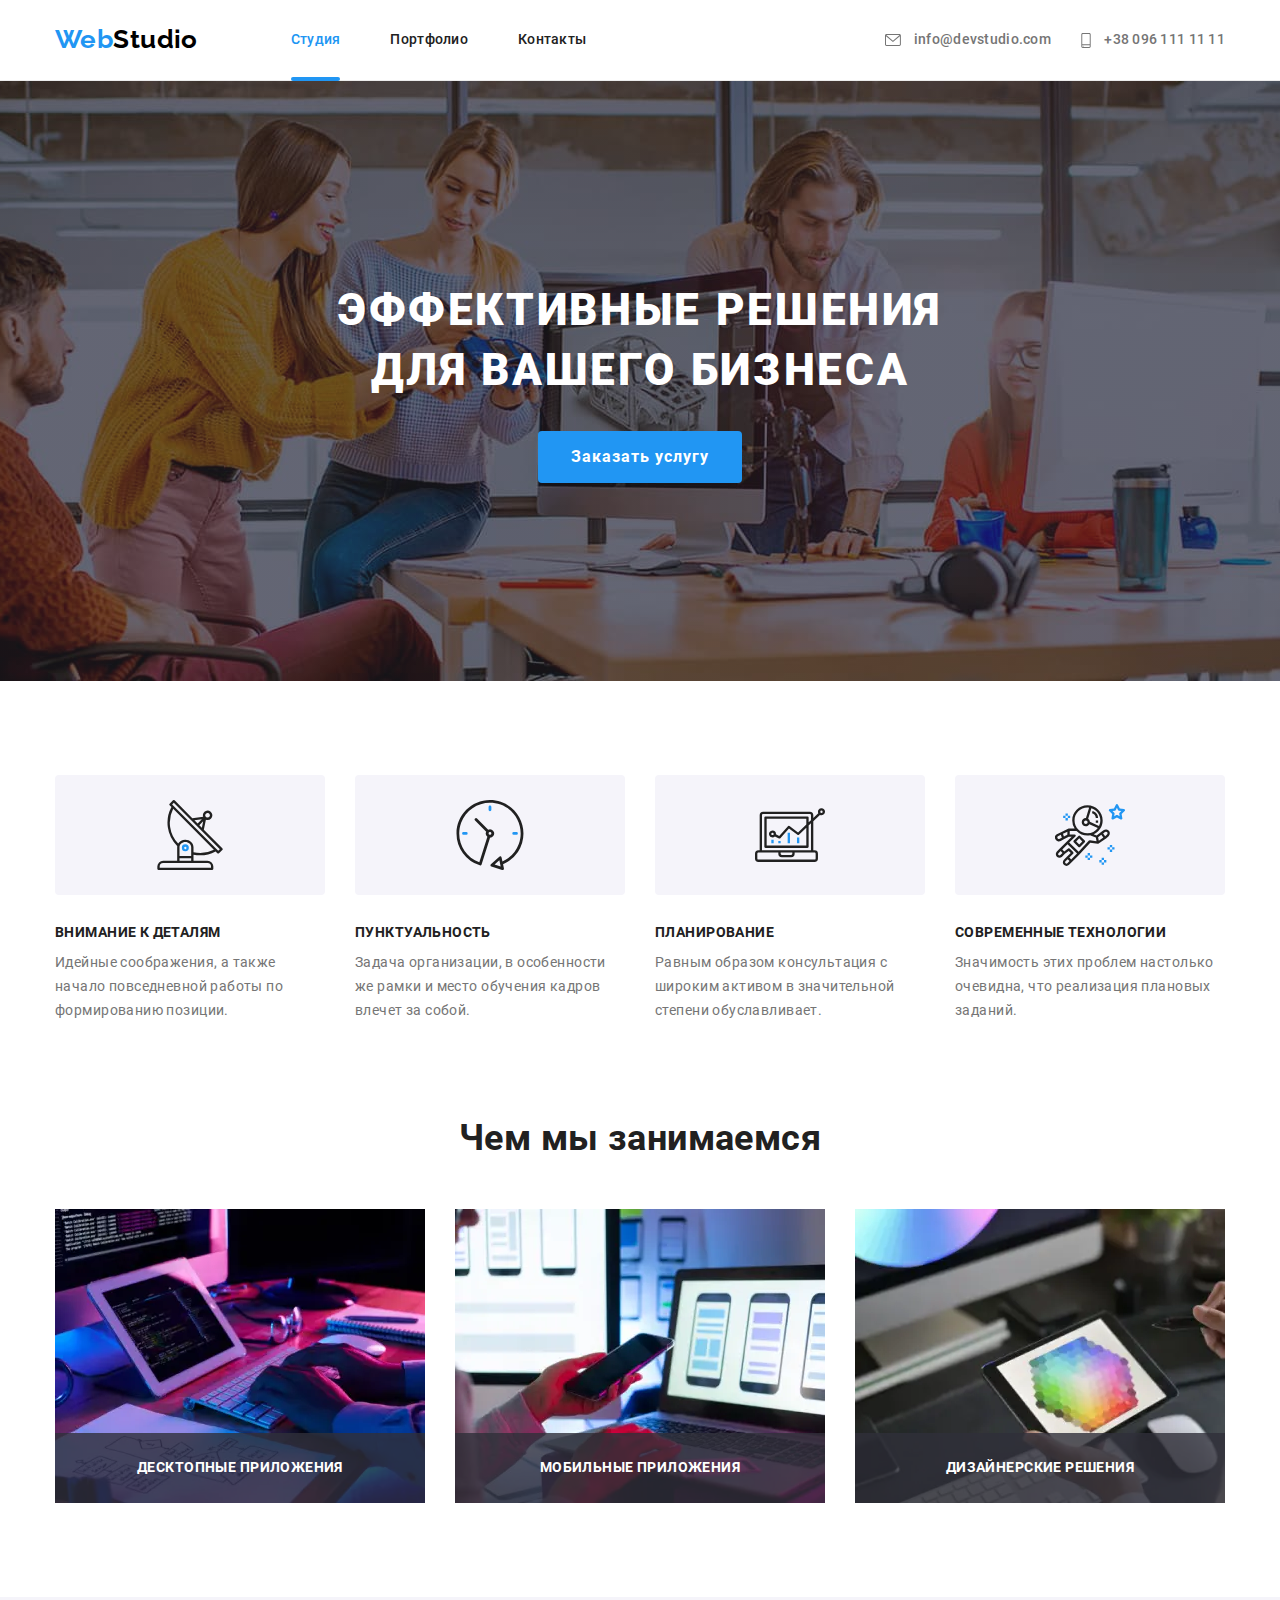
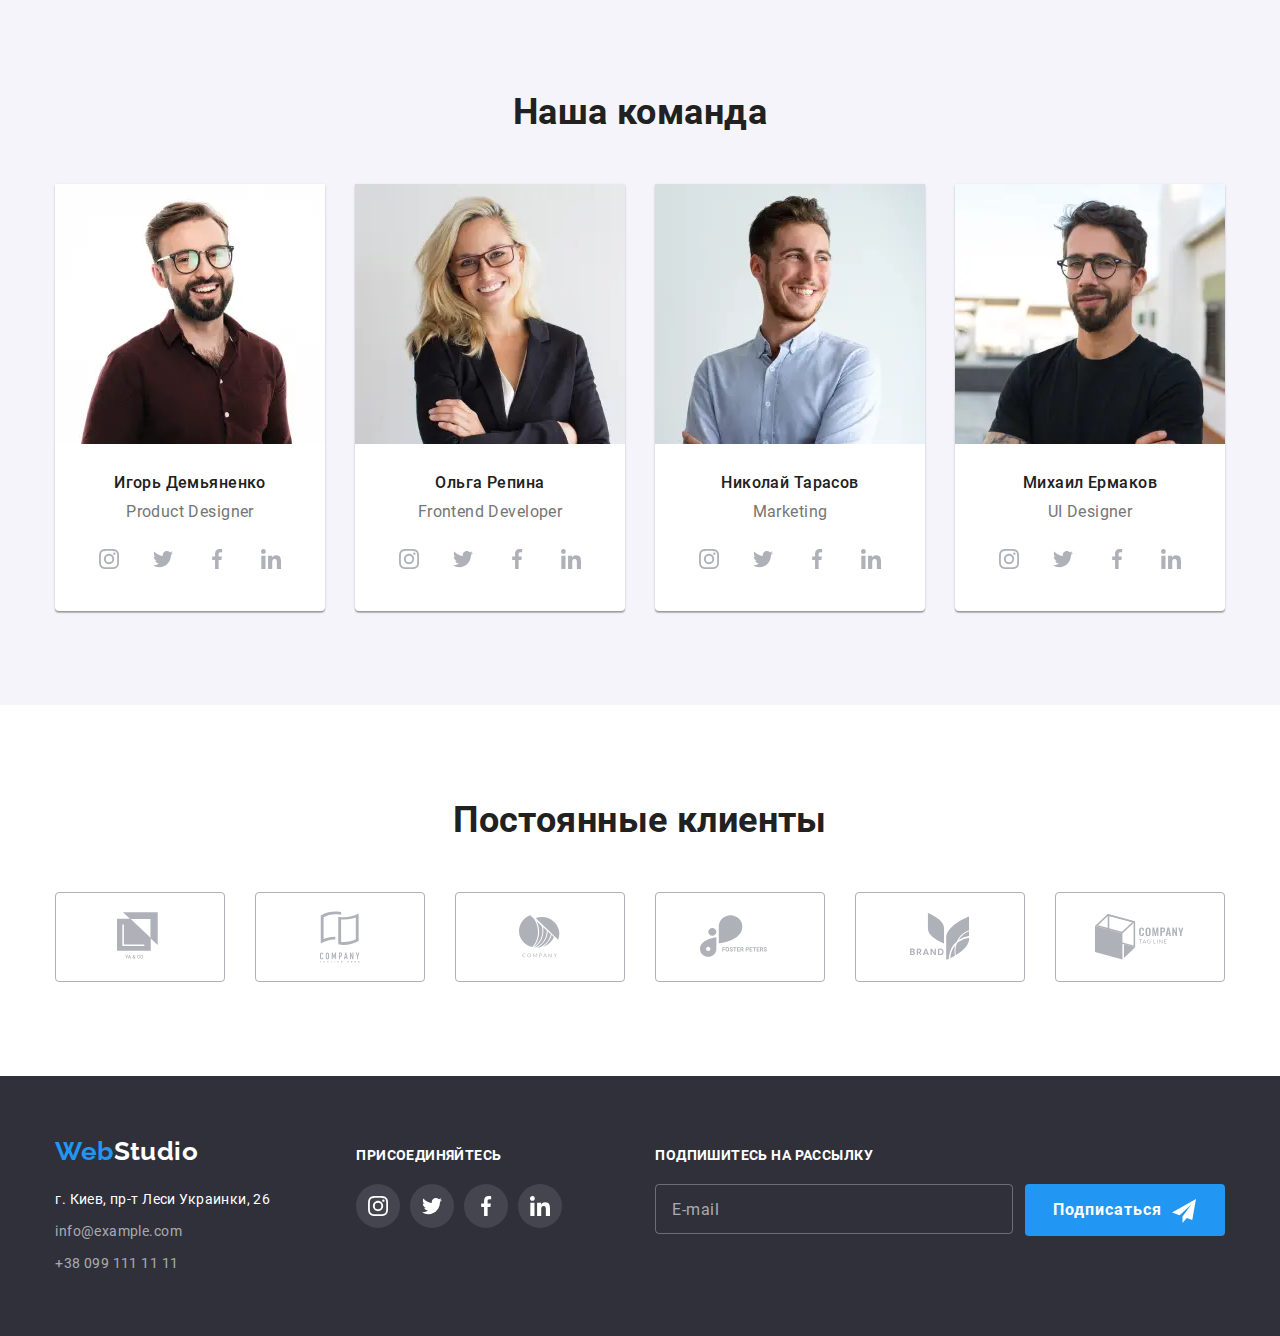
==== commit bd8c9e58: "исправлены паддинги, марджини, оверлеи" ====
--- a/index.html
+++ b/index.html
@@ -468,9 +468,7 @@
 					<ul class="list">
 						<li>
 							<a href="https://goo.gl/maps/nj3guqjCCo6YJQm78" target="_blank" rel="noopener noreferrer"
-								class="footer-link address">
-								г. Киев, пр-т Леси Украинки, 26
-							</a>
+								class="footer-link address">г. Киев, пр-т Леси Украинки, 26</a>
 						</li>
 						<li class="footer-contacts-mail">
 							<a href="mailto:info@example.com" class="footer-link">info@example.com</a>
@@ -522,9 +520,7 @@
 				<p class="footer-action">Подпишитесь на рассылку</p>
 				<form action="" method="POST">
 					<input type="e-mail" placeholder="E-mail" name="subscribe" required class="subscribe-field" />
-					<button type="submit" class="button primary subscribe">
-						Подписаться
-						<svg class="subscribe-icon">
+					<button type="submit" class="button primary subscribe">Подписаться<svg class="subscribe-icon">
 							<use href="./images/icons/sprite.svg#icon-subscribe"></use>
 						</svg>
 					</button>
--- a/css/main.min.css
+++ b/css/main.min.css
@@ -7,5 +7,5 @@
  box-shadow;transition-property:color,  background-color,  box-shadow,- -webkit-box-shadow}.site-nav-link,.contacts-link{padding-top:32px;padding-bottom:32px;display:block;font-weight:500;line-height:1.14;letter-spacing:0.02em;text-decoration:none}html{-webkit-box-sizing:border-box;box-sizing:border-box}*,*::before,*::after{-webkit-box-sizing:inherit;box-sizing:inherit}body{color:#757575;font-family:Roboto, sans-serif;font-style:normal;font-weight:400;font-size:14px;line-height:1.71;letter-spacing:0.03em;background-color:#fff}footer{margin-top:60px;background-color:#2f303a}@media screen and (min-width: 1200px){footer{margin-top:94px}}button{font-family:inherit}img{display:block;margin:0;max-width:100%}.list{list-style:none;padding:0;margin:0}.container{margin-left:auto;margin-right:auto;padding:0px 15px}@media screen and (min-width: 480px){.container{width:480px}}@media screen and (min-width: 768px){.container{width:768px}}@media screen and (min-width: 1200px){.container{width:1200px}}.visually-hidden{position:absolute !important;clip:rect(1px 1px 1px 1px);clip:rect(1px, 1px, 1px, 1px);padding:0 !important;border:0 !important;height:1px !important;width:1px !important;overflow:hidden}.logo{color:#000;display:block;padding-top:16px;padding-bottom:16px}@media screen and (max-width: 1199px){.logo{font-size:24px;line-height:1.17}}.logo-first{color:#2196f3}@media screen and (max-width: 1199px){.logo-first{font-size:24px;line-height:1.17}}.logo-footer{color:#fff}@media screen and (max-width: 1199px){.logo-footer{font-size:24px;line-height:1.17}}.page-header{margin:0;border-bottom:1px solid #ececec}.main-nav{-webkit-box-align:center;-ms-flex-align:center;align-items:center;display:-webkit-box;display:-ms-flexbox;display:flex}@media screen and (max-width: 767px){.main-nav{display:none}}.site-nav{display:-webkit-box;display:-ms-flexbox;display:flex;margin-left:75px}@media screen and (min-width: 768px) and (max-width: 1199px){.site-nav{margin-left:86px}}.site-nav-item{margin-right:50px;position:relative}.site-nav-item:last-child{margin-right:0}.contacts{display:-webkit-box;display:-ms-flexbox;display:flex;margin-left:auto}@media screen and (min-width: 768px) and (max-width: 1199px){.contacts{display:block}}.contacts-item{margin-right:30px}@media screen and (min-width: 768px) and (max-width: 1199px){.contacts-item{margin-right:0px}}.contacts-item:last-child{margin-right:0}.site-nav-link{color:#212121;-webkit-transition-property:color;transition-property:color}.site-nav-link::after{content:"";background-color:#ffffff;-webkit-transition-property:background-color;transition-property:background-color}.site-nav-link:hover::after,.site-nav-link:focus::after,.site-nav-link.current::after{content:"";width:100%;height:4px;border-radius:2px;background-color:#2196f3;position:absolute;bottom:0;left:0;-webkit-transform:translate(0px, 1px);transform:translate(0px, 1px)}.site-nav-link.current{color:#2196f3}.contacts-link{color:#757575;fill:#757575;-webkit-transition-property:color, fill;transition-property:color, fill}@media screen and (min-width: 768px) and (max-width: 1199px){.contacts-link{padding:0;margin-bottom:10px;line-height:1.17;font-size:12px}}@media screen and (min-width: 768px) and (max-width: 1199px){.contacts-link.icon-phone{margin-bottom:0px}}.icon-contacts{vertical-align:middle;width:16px;height:12px}@media screen and (max-width: 767px){.icon-contacts{margin-right:10px}}@media screen and (min-width: 768px) and (max-width: 1199px){.icon-contacts{margin-right:8px;width:14px;height:10px}}@media screen and (min-width: 1200px){.icon-contacts{margin-right:10px}}.icon-contacts.phone{width:10px;height:15px}@media screen and (min-width: 768px) and (max-width: 1199px){.icon-contacts.phone{width:10px;height:14px}}.site-nav-link:hover,.contacts-link:hover,.site-nav-link:focus,.contacts-link:focus{color:#2196f3;fill:#2196f3}.hero{color:#fff;text-align:center;letter-spacing:0.06em}@media screen and (max-width: 767px){.hero{margin-top:60px}}.hero-section{padding-top:118px;padding-bottom:118px;height:400px;width:100%;margin-left:auto;margin-right:auto;background-color:rgba(47,48,58,0.8);background-position:center;background-size:cover}@media screen and (min-width: 1200px){.hero-section{padding-top:200px;padding-bottom:200px;height:600px}}.hero-text-area{margin-left:auto;margin-right:auto;max-width:360px}@media screen and (min-width: 1200px){.hero-text-area{max-width:700px}}.hero-title{margin-top:0;margin-bottom:30px;font-weight:900;font-size:26px;line-height:1.62;letter-spacing:0.06em;text-transform:uppercase}@media screen and (min-width: 1200px){.hero-title{font-size:44px;line-height:1.36}}@media screen and (max-width: 767px){.hero-section{background-image:-webkit-gradient(linear, left top, right top, from(rgba(47,48,58,0.8)), to(rgba(47,48,58,0.8))),url(../images/mobile/header480.jpg);background-image:linear-gradient(to right, rgba(47,48,58,0.8), rgba(47,48,58,0.8)),url(../images/mobile/header480.jpg)}}@media screen and (max-width: 767px) and (min-device-pixel-ratio: 2), screen and (max-width: 767px) and (-webkit-min-device-pixel-ratio: 2), screen and (max-width: 767px) and (min-resolution: 192dpi), screen and (max-width: 767px) and (min-resolution: 2dppx){.hero-section{background-image:-webkit-gradient(linear, left top, right top, from(rgba(47,48,58,0.8)), to(rgba(47,48,58,0.8))),url(../images/mobile/header480-2x.jpg);background-image:linear-gradient(to right, rgba(47,48,58,0.8), rgba(47,48,58,0.8)),url(../images/mobile/header480-2x.jpg)}}@media screen and (min-width: 768px){.hero-section{background-image:-webkit-gradient(linear, left top, right top, from(rgba(47,48,58,0.8)), to(rgba(47,48,58,0.8))),url(../images/tablet/header768.jpg);background-image:linear-gradient(to right, rgba(47,48,58,0.8), rgba(47,48,58,0.8)),url(../images/tablet/header768.jpg)}}@media screen and (min-width: 768px) and (min-device-pixel-ratio: 2), screen and (min-width: 768px) and (-webkit-min-device-pixel-ratio: 2), screen and (min-width: 768px) and (min-resolution: 192dpi), screen and (min-width: 768px) and (min-resolution: 2dppx){.hero-section{background-image:-webkit-gradient(linear, left top, right top, from(rgba(47,48,58,0.8)), to(rgba(47,48,58,0.8))),url(../images/tablet/header768-2x.jpg);background-image:linear-gradient(to right, rgba(47,48,58,0.8), rgba(47,48,58,0.8)),url(../images/tablet/header768-2x.jpg)}}@media screen and (min-width: 1200px){.hero-section{max-width:1600px;height:600px;margin-left:auto;margin-right:auto;padding:200px 0px;background-image:-webkit-gradient(linear, left top, right top, from(rgba(47,48,58,0.8)), to(rgba(47,48,58,0.8))),url(../images/desktop/header1200.jpg);background-image:linear-gradient(to right, rgba(47,48,58,0.8), rgba(47,48,58,0.8)),url(../images/desktop/header1200.jpg)}}@media screen and (min-width: 1200px) and (min-device-pixel-ratio: 2), screen and (min-width: 1200px) and (-webkit-min-device-pixel-ratio: 2), screen and (min-width: 1200px) and (min-resolution: 192dpi), screen and (min-width: 1200px) and (min-resolution: 2dppx){.hero-section{background-image:-webkit-gradient(linear, left top, right top, from(rgba(47,48,58,0.8)), to(rgba(47,48,58,0.8))),url(../images/desktop/header1200-2x.jpg);background-image:linear-gradient(to right, rgba(47,48,58,0.8), rgba(47,48,58,0.8)),url(../images/desktop/header1200-2x.jpg)}}.button.primary{background-color:#2196f3;color:#fff}.button.filter{background-color:#f5f4fa;color:#212121;line-height:1.88;letter-spacing:0.03em;padding:6px 22px;min-width:73px}.subscribe{display:block;padding-left:29px;padding-right:28px;margin-top:20px;margin-left:auto;margin-right:auto}@media screen and (min-width: 1199px){.subscribe{display:inline-block;margin-top:0px;margin-left:12px;margin-right:0px}}.subscribe-icon{fill:#fff;width:24px;height:24px;margin-left:10px;vertical-align:middle}.button.filter:hover,.button.filter:active,.button.filter:focus{background-color:#2196f3;color:#fff;outline:none;-webkit-box-shadow:0px 3px 1px rgba(0,0,0,0.1),0px 1px 2px rgba(0,0,0,0.08),0px 2px 2px rgba(0,0,0,0.12);box-shadow:0px 3px 1px rgba(0,0,0,0.1),0px 1px 2px rgba(0,0,0,0.08),0px 2px 2px rgba(0,0,0,0.12)}.send:hover,.send:focus,.primary:hover,.primary:focus{-webkit-box-shadow:0px 4px 4px rgba(0,0,0,0.15);box-shadow:0px 4px 4px rgba(0,0,0,0.15);background:#188ce8;outline:none}.section{margin-top:60px}@media screen and (min-width: 1200px){.section{margin-top:94px}}.section-title{margin-top:0;margin-bottom:30px;color:#212121;font-weight:700;font-size:28px;line-height:1.18;text-align:center}@media screen and (min-width: 1200px){.section-title{font-size:36px;margin-bottom:50px}}.section-title-description{margin-top:30px;margin-bottom:10px;color:#212121;font-weight:700;font-size:14px;line-height:1.14;text-transform:uppercase}@media screen and (max-width: 767px){.section-title-description{text-align:center}}.section-title-description.white{margin-top:0;margin-bottom:0;padding-top:27px;padding-bottom:27px;display:block;position:absolute;bottom:0;width:100%;background-color:rgba(47,48,58,0.8);color:#fff;text-align:center}.section-grey{padding-top:60px;padding-bottom:60px;margin-top:60px;background-color:#f5f4fa}@media screen and (min-width: 1200px){.section-grey{margin-top:94px;padding-top:94px;padding-bottom:94px}}@media screen and (min-width: 768px){.advantages{display:-webkit-box;display:-ms-flexbox;display:flex;-ms-flex-wrap:wrap;flex-wrap:wrap}}@media screen and (max-width: 767px){.advantages-item{max-width:450px;display:block;margin-left:auto;margin-right:auto}.advantages-item:not(:last-child){margin-bottom:30px}}@media screen and (min-width: 768px) and (max-width: 1199px){.advantages-item{width:calc((100% - 30px) / 2)}.advantages-item:not(:nth-child(2n)){margin-right:30px;margin-left:0}.advantages-item:not(:nth-last-child(-n+2)){margin-bottom:30px}}@media screen and (min-width: 1200px){.advantages-item{width:calc((100% - 90px) / 4)}.advantages-item:not(:nth-child(4n)){margin-right:30px}}.advantages-bg{height:120px;display:-webkit-box;display:-ms-flexbox;display:flex;-webkit-box-align:center;-ms-flex-align:center;align-items:center;-webkit-box-pack:center;-ms-flex-pack:center;justify-content:center;background-color:#f5f4fa;border-radius:4px}.advantages-icon{width:70px;height:70px}.advantages-item-text{margin:0;padding:0}@media screen and (max-width: 1199px){.mobile-hidden{display:none}}.products{display:-webkit-box;display:-ms-flexbox;display:flex}.products-item{width:calc((100% - 60px) / 3);position:relative}.products-item:not(:last-child){margin-right:30px}.team-member{font-size:16px;line-height:1.18;text-align:center}@media screen and (min-width: 768px){.team-member{display:-webkit-box;display:-ms-flexbox;display:flex;-ms-flex-wrap:wrap;flex-wrap:wrap}}.team-member-card{width:100%;background-color:#fff;-webkit-box-shadow:0px 1px 3px rgba(0,0,0,0.12),0px 1px 1px rgba(0,0,0,0.14),0px 2px 1px rgba(0,0,0,0.2);box-shadow:0px 1px 3px rgba(0,0,0,0.12),0px 1px 1px rgba(0,0,0,0.14),0px 2px 1px rgba(0,0,0,0.2);border-radius:0px 0px 4px 4px}.team-member.name{margin-top:0;margin-bottom:10px;display:block;color:#212121;font-weight:500}.team-member.prof{margin-top:0;margin-bottom:16px;display:block}.team-member-description{padding-top:30px;padding-bottom:24px;margin-left:auto;margin-right:auto}@media screen and (max-width: 767px){.team-member-card{margin-right:auto;margin-left:auto;margin-bottom:30px;max-width:450px}.team-member-card:last-child{margin-bottom:0}}@media screen and (min-width: 768px) and (max-width: 1199px){.team-member-card{width:calc((100% - 30px) / 2);margin-right:30px;margin-bottom:30px}.team-member-card:nth-child(2n){margin-right:0px}.team-member-card:nth-last-child(-n+2){margin-bottom:0px}}@media screen and (min-width: 1200px){.team-member-card{width:calc((100% - 90px) / 4);margin-right:30px}.team-member-card:nth-child(4n){margin-right:0px}}.team-member-photo{background-size:cover;display:block;margin-right:auto;margin-left:auto}@media screen and (max-width: 767px){.team-member-photo{max-width:450px;height:auto}}@media screen and (min-width: 768px){.team-member-photo{width:354px;height:374px}}@media screen and (min-width: 1200px){.team-member-photo{width:270px;height:260px}}.clients{margin-top:60px}@media screen and (min-width: 1200px){.clients{margin-top:94px}}.clients-list{display:-webkit-box;display:-ms-flexbox;display:flex;-webkit-box-align:center;-ms-flex-align:center;align-items:center;-ms-flex-wrap:wrap;flex-wrap:wrap}.clients-list-item{display:-webkit-box;display:-ms-flexbox;display:flex;height:90px;border:1px solid #afb1b8;border-radius:4px;-webkit-transition-property:border-color;transition-property:border-color}@media screen and (max-width: 767px){.clients-list-item{width:calc((100% - 30px) / 2)}.clients-list-item:not(:nth-child(2n)){margin-right:30px}.clients-list-item:not(:nth-last-child(-n+2)){margin-bottom:30px}}@media screen and (min-width: 768px) and (max-width: 1199px){.clients-list-item{width:calc((100% - 60px) / 3)}.clients-list-item:not(:nth-child(3n)){margin-right:30px}.clients-list-item:not(:nth-last-child(-n+3)){margin-bottom:30px}}@media screen and (min-width: 1200px){.clients-list-item{width:calc((100% - 150px) / 6)}.clients-list-item:not(:nth-child(6n)){margin-right:30px}}.clients-list-item:hover,.clients-list-item:focus{border-color:#2196f3}.clients-link{display:-webkit-box;display:-ms-flexbox;display:flex;-webkit-box-align:center;-ms-flex-align:center;align-items:center;-webkit-box-pack:center;-ms-flex-pack:center;justify-content:center;height:100%;width:100%;margin:0;padding:0;fill:#afb1b8;-webkit-transition-property:fill;transition-property:fill}.clients-link:hover,.clients-link:focus{fill:#2196f3}@media screen and (max-width: 767px){.portfolio-card{max-width:450px;width:100%;margin-bottom:30px;margin-right:auto;margin-left:auto}.portfolio-card:last-child{margin-bottom:0px}}@media screen and (min-width: 768px) and (max-width: 1199px){.portfolio-card{width:calc((100% - 30px) / 2)}.portfolio-card:not(:nth-child(2n)){margin-right:30px}.portfolio-card:not(:nth-last-child(-n+2)){margin-bottom:30px}}@media screen and (min-width: 1200px){.portfolio-card{width:calc((100% - 60px) / 3)}.portfolio-card:not(:nth-child(3n)){margin-right:30px}.portfolio-card:not(:nth-last-child(-n+3)){margin-bottom:30px}}.portfolio-card-link{color:inherit;text-decoration:none;display:block;margin:0;padding:0;background:#ffffff;-webkit-transition-property:-webkit-box-shadow;transition-property:-webkit-box-shadow;transition-property:box-shadow;transition-property:box-shadow, -webkit-box-shadow}.portfolio-card-link:hover,.portfolio-card-link:focus{-webkit-box-shadow:0px 1px 1px rgba(0,0,0,0.12),0px 4px 4px rgba(0,0,0,0.06),1px 4px 6px rgba(0,0,0,0.16);box-shadow:0px 1px 1px rgba(0,0,0,0.12),0px 4px 4px rgba(0,0,0,0.06),1px 4px 6px rgba(0,0,0,0.16)}.portfolio-item{padding:20px 24px;border-left:1px solid #eeeeee;border-right:1px solid #eeeeee;border-bottom:1px solid #eeeeee}.portfolio-item-title{margin:0;color:#212121;font-weight:700;font-size:18px;line-height:2;letter-spacing:0.06em}.portfolio-item-description{margin-top:4px;margin-bottom:0;font-size:16px;line-height:1.87}.portfolio-item-text{margin:0;padding:77px 24px;width:100%;height:294px;position:absolute;top:0;left:0;background-color:rgba(33,150,243,0.9);color:#fff;font-size:18px;line-height:1.56;-webkit-transform:translatey(101%);transform:translatey(101%);-webkit-transition-property:-webkit-transform;transition-property:-webkit-transform;transition-property:transform;transition-property:transform, -webkit-transform}.overlay-portfolio-text{position:relative;overflow:hidden;min-height:294px}.portfolio-card-link:hover .portfolio-item-text,.portfolio-card-link:focus .portfolio-item-text{-webkit-transform:translatey(0);transform:translatey(0);width:100%;height:100%}.filter-list{display:-webkit-box;display:-ms-flexbox;display:flex;-ms-flex-wrap:wrap;flex-wrap:wrap;-ms-flex-line-pack:center;align-content:center;text-align:center}@media screen and (min-width: 768px){.filter-list{-webkit-box-pack:center;-ms-flex-pack:center;justify-content:center}}@media screen and (max-width: 319px){.filter-list{display:block}}.filter-item:not(:last-child){margin-right:8px}@media screen and (min-width: 400px) and (max-width: 767px){.filter-item:not(:last-child):nth-child(3n){margin-right:0px}.filter-item:not(:last-child):not(:nth-last-child(-n+2)){margin-bottom:15px}}@media screen and (max-width: 399px){.filter-item:not(:last-child):nth-child(2n){margin-right:0px}.filter-item:not(:last-child):not(:last-child){margin-bottom:15px}}@media screen and (max-width: 319px){.filter-item:not(:last-child):not(:last-child){margin-bottom:15px}}@media screen and (max-width: 767px){.filter-section{margin-top:120px}}@media screen and (min-width: 768px){.filter-section{margin-top:60px}}@media screen and (min-width: 1200px){.filter-section{margin-top:94px}}.works-section{margin-top:32px}.works-list{display:-webkit-box;display:-ms-flexbox;display:flex;-ms-flex-wrap:wrap;flex-wrap:wrap}.footer-link{color:rgba(255,255,255,0.6);font-style:normal;text-decoration:none}.footer-link.address{color:#fff}.footer-action{margin-bottom:20px;margin-top:0px;color:#fff;font-weight:700;font-size:14px;line-height:1.14;text-transform:uppercase}.footer-columns{-webkit-box-align:baseline;-ms-flex-align:baseline;align-items:baseline;padding-bottom:60px;padding-top:60px;text-align:center}@media screen and (min-width: 768px){.footer-columns{display:-webkit-box;display:-ms-flexbox;display:flex;-ms-flex-wrap:wrap;flex-wrap:wrap;-webkit-box-pack:center;-ms-flex-pack:center;justify-content:center;-webkit-box-align:baseline;-ms-flex-align:baseline;align-items:baseline}}@media screen and (min-width: 1200px){.footer-columns{-webkit-box-pack:justify;-ms-flex-pack:justify;justify-content:space-between;-ms-flex-wrap:nowrap;flex-wrap:nowrap;text-align:left}}@media screen and (min-width: 768px){.logo-address{width:calc(50%-15px);margin-right:165px}}@media screen and (min-width: 1200px){.logo-address{width:calc(25% - 30px);margin-right:0;text-align:left;margin-bottom:0}}.address{margin-top:20px}.footer-contacts-mail{margin-top:8px}.footer-contacts-phone{margin-top:8px}.subscribe-form{margin-top:0px}@media screen and (max-width: 1199px){.subscribe-form{margin-top:60px}}.social-link{display:-webkit-box;display:-ms-flexbox;display:flex;-webkit-box-align:center;-ms-flex-align:center;align-items:center;-webkit-box-pack:center;-ms-flex-pack:center;justify-content:center}.social-link>li:not(:last-child){margin-right:10px}.social-link-item{display:-webkit-box;display:-ms-flexbox;display:flex;-webkit-box-align:center;-ms-flex-align:center;align-items:center;margin:0px;padding:12px;fill:#afb1b8;background-color:#ffffff;border-radius:50%;-webkit-transition-property:fill, background-color;transition-property:fill, background-color}.social-link-item:hover,.social-link-item:focus,.social-link-item.footer:hover,.social-link-item.footer:focus{fill:#fff;background-size:44px 44px;background-color:#2196f3;border-radius:50%}.social-link-icon:hover,.social-link-icon:focus{fill:#fff;-webkit-transition-property:fill;transition-property:fill}.social-link-item.footer{fill:#fff;background-color:rgba(255,255,255,0.1);border-radius:50%;-webkit-transition-property:fill, background-color;transition-property:fill, background-color}.follow-block{margin-top:0px}@media screen and (max-width: 767px){.follow-block{margin-top:60px}}.subscribe-field{display:inline-block;outline:none;height:50px;padding-left:16px;padding-right:16px;border:1px solid rgba(255,255,255,0.3);border-radius:4px;background:transparent;font-size:16px;color:#fff;-webkit-transition-property:border;transition-property:border}@media screen and (min-width: 1200px){.subscribe-field{width:358px}}@media screen and (min-width: 480px) and (max-width: 1199px){.subscribe-field{width:450px}}@media screen and (max-width: 479px){.subscribe-field{width:100%}}.subscribe-field::-webkit-input-placeholder{font-size:16px;color:rgba(255,255,255,0.6);letter-spacing:0.03em}.subscribe-field:-ms-input-placeholder{font-size:16px;color:rgba(255,255,255,0.6);letter-spacing:0.03em}.subscribe-field::-ms-input-placeholder{font-size:16px;color:rgba(255,255,255,0.6);letter-spacing:0.03em}.subscribe-field::placeholder{font-size:16px;color:rgba(255,255,255,0.6);letter-spacing:0.03em}.subscribe-field:hover,.subscribe-field:focus,.subscribe-field:not(:placeholder-shown){border-color:#fff}.modal-form{font-weight:400;font-size:12px;line-height:1.17;letter-spacing:0.01em;color:#757575;padding-right:40px;padding-left:40px}.modal-form-title{margin-top:40px;margin-bottom:12px;font-weight:700;font-size:20px;line-height:1.15;text-align:center;letter-spacing:0.03em;color:#212121}.modal-form-field{display:block;width:100%;height:40px;background:transparent;border:1px solid rgba(33,33,33,0.2);border-radius:4px;padding-left:42px;padding-right:12px;margin-bottom:10px;outline:none;-webkit-transition-property:border;transition-property:border}.modal-form-field::-webkit-input-placeholder{color:rgba(117,117,117,0.5)}.modal-form-field:-ms-input-placeholder{color:rgba(117,117,117,0.5)}.modal-form-field::-ms-input-placeholder{color:rgba(117,117,117,0.5)}.modal-form-field::placeholder{color:rgba(117,117,117,0.5)}.modal-form-label{display:block;margin-bottom:4px}.modal-form-icon{position:absolute;left:15px;top:50%;-webkit-transform:translate(0%, -50%);transform:translate(0%, -50%);fill:#212121;-webkit-transition-property:fill;transition-property:fill}.modal-form-wrap{position:relative}textarea.modal-form-field{height:120px;resize:none;padding:12px 16px}.modal-form-field:focus+.modal-form-icon,.modal-form-field:hover+.modal-form-icon{fill:#2196f3}.modal-form-field:focus,.modal-form-field:hover{border:1px solid #2196f3}.button-submit-wrap{display:-webkit-box;display:-ms-flexbox;display:flex;-webkit-box-pack:center;-ms-flex-pack:center;justify-content:center;margin-top:30px;margin-bottom:40px}.custom-checkbox-wrap{display:-webkit-box;display:-ms-flexbox;display:flex;-webkit-box-pack:center;-ms-flex-pack:center;justify-content:center;margin-top:20px;font-size:14px;line-height:1.71}@media screen and (max-width: 1199px){.custom-checkbox-wrap{font-size:12px;line-height:1.17}}.custom-checkbox{position:absolute;width:1px;height:1px;margin:-1px;border:0;padding:0;clip:rect(0 0 0 0);overflow:hidden}.check-label{display:-webkit-box;display:-ms-flexbox;display:flex;-webkit-box-align:center;-ms-flex-align:center;align-items:center;cursor:pointer}.icon-check{display:inline-block;width:16px;height:15px;margin-right:7px;border:2px solid #212121;border-radius:4px;background-color:rgba(255,255,255,0);-webkit-transition-property:border, background-color;transition-property:border, background-color}.custom-checkbox:checked+.icon-check{background-color:#2196f3;background-image:url(../images/icons/icon-check.svg);background-size:contain;background-origin:border-box;border-color:#2196f3}.policy-link{color:#2196f3;text-decoration:underline}.backdrop{position:fixed;top:0;left:0;right:0;bottom:0;width:100%;height:100%;overflow-y:scroll;background-color:rgba(0,0,0,0.2);opacity:1;-webkit-transition-property:opacity;transition-property:opacity;z-index:200}.backdrop.is-hidden{visibility:hidden;pointer-events:none;opacity:0}.modal-window{position:absolute;top:50%;left:50%;-webkit-transform:translate(-50%, -50%);transform:translate(-50%, -50%);width:90%;max-width:528px;background-color:#ffffff;-webkit-box-shadow:0px 1px 3px rgba(0,0,0,0.12),0px 1px 1px rgba(0,0,0,0.14),0px 2px 1px rgba(0,0,0,0.2);box-shadow:0px 1px 3px rgba(0,0,0,0.12),0px 1px 1px rgba(0,0,0,0.14),0px 2px 1px rgba(0,0,0,0.2);border-radius:4px}.close-button{position:absolute;right:8px;top:8px;width:30px;height:30px;border:1px solid rgba(0,0,0,0.1);border-radius:50%;cursor:pointer}.close-button:hover,.close-button:focus{fill:#2196f3}.close-button:active{outline:none}.modal-form-icon.close-icon{-webkit-transform:translate(-50%, -50%);transform:translate(-50%, -50%);fill:black}.close-button:hover .modal-form-icon.close-icon,.close-button:focus .modal-form-icon.close-icon{fill:#2196f3}.mobile-nav-container{position:fixed;width:100%;height:60px;background-color:#fff;border-bottom:1px solid #ececec;z-index:149}@media screen and (min-width: 768px){.mobile-nav-container{display:none}}.mobile-nav{display:-webkit-box;display:-ms-flexbox;display:flex;-webkit-box-pack:justify;-ms-flex-pack:justify;justify-content:space-between;-webkit-box-align:center;-ms-flex-align:center;align-items:center;max-width:450px}@media screen and (max-width: 767px){.menu-btn{display:-webkit-inline-box;display:-ms-inline-flexbox;display:inline-flex;padding:0;color:#212121;background-color:#fff;background-origin:border-box;border:none;cursor:pointer}.menu-btn:hover,.menu-btn:focus{color:#2196f3}.menu-btn .open-icon{display:block;padding-right:15px}.menu-btn .close-icon{display:none}.menu-icon{fill:currentColor}.menu-btn.is-open .open-icon{display:none}.menu-btn.is-open .close-icon{display:block}}@media screen and (max-width: 767px){.menu-container{position:absolute;top:60px;left:0;width:100%;text-align:center;background-color:#fff;-webkit-box-shadow:0px 4px 8px rgba(0,0,0,0.04),0px 2px 4px rgba(0,0,0,0.08),0px 1px 3px rgba(0,0,0,0.16);box-shadow:0px 4px 8px rgba(0,0,0,0.04),0px 2px 4px rgba(0,0,0,0.08),0px 1px 3px rgba(0,0,0,0.16);opacity:0;pointer-events:none;-webkit-transform:translateY(-100%);transform:translateY(-100%);-webkit-transition:opacity 300ms linear, -webkit-transform 200ms linear;transition:opacity 300ms linear, -webkit-transform 200ms linear;transition:transform 200ms linear, opacity 300ms linear;transition:transform 200ms linear, opacity 300ms linear, -webkit-transform 200ms linear}.menu-container.is-open{-webkit-transform:translateY(0);transform:translateY(0);opacity:1;pointer-events:initial;z-index:999}}@media screen and (min-width: 768px){.menu-container{display:none}}.site-nav-mobile{padding-top:60px}.site-nav-mobile-item{text-align:center;margin-bottom:40px}.site-nav-mobile-item:last-child{margin-bottom:0px}.contacts-mobile{padding-top:60px;padding-bottom:60px}.contacts-mobile-item{text-align:center;margin-bottom:16px}.contacts-mobile-item:last-child{margin-bottom:0}.site-nav-link-mobile{color:#212121;position:relative;display:inline-block;text-align:center;text-decoration:none;font-weight:500;font-size:18px;line-height:1.17;letter-spacing:0.02em;-webkit-transition-property:color;transition-property:color}.site-nav-link-mobile::after{content:"";background-color:#ffffff;-webkit-transition-property:background-color;transition-property:background-color}.site-nav-link-mobile:hover::after,.site-nav-link-mobile:focus::after,.site-nav-link-mobile.current::after{content:"";width:100%;height:4px;border-radius:2px;background-color:#2196f3;position:absolute;bottom:-8px;left:0;-webkit-transform:translate(0px, 1px);transform:translate(0px, 1px)}.site-nav-link-mobile.current{color:#2196f3}.contacts-link-mobile{color:#757575;display:block;text-align:center;text-decoration:none;font-weight:500;font-size:18px;line-height:1.17;letter-spacing:0.02em;fill:#757575;-webkit-transition-property:color, fill;transition-property:color, fill}.site-nav-link-mobile:hover,.contacts-link-mobile:hover,.site-nav-link-mobile:focus,.contacts-link-mobile:focus{color:#2196f3;fill:#2196f3}.logo-mobile{font-family:Raleway, serif;font-style:normal;font-weight:700;font-size:24px;line-height:1.17;text-decoration:none;color:#212121;display:block;padding-top:16px;padding-bottom:16px}.logo-first-mobile{color:#2196f3}
+ -webkit-box-shadow}.site-nav-link,.contacts-link{padding-top:32px;padding-bottom:32px;display:block;font-weight:500;line-height:1.14;letter-spacing:0.02em;text-decoration:none}html{-webkit-box-sizing:border-box;box-sizing:border-box}*,*::before,*::after{-webkit-box-sizing:inherit;box-sizing:inherit}body{color:#757575;font-family:Roboto, sans-serif;font-style:normal;font-weight:400;font-size:14px;line-height:1.71;letter-spacing:0.03em;background-color:#fff}footer{margin-top:60px;background-color:#2f303a}@media screen and (min-width: 1200px){footer{margin-top:94px}}button{font-family:inherit;background-color:#fff}img{display:block;margin:0;max-width:100%}.list{list-style:none;padding:0;margin:0}.container{margin-left:auto;margin-right:auto;padding:0px 15px}@media screen and (min-width: 480px){.container{width:480px}}@media screen and (min-width: 768px){.container{width:768px}}@media screen and (min-width: 1200px){.container{width:1200px}}.visually-hidden{position:absolute !important;clip:rect(1px 1px 1px 1px);clip:rect(1px, 1px, 1px, 1px);padding:0 !important;border:0 !important;height:1px !important;width:1px !important;overflow:hidden}.logo{color:#000;display:block;padding-top:16px;padding-bottom:16px}@media screen and (max-width: 1199px){.logo{font-size:24px;line-height:1.17}}.logo-first{color:#2196f3}@media screen and (max-width: 1199px){.logo-first{font-size:24px;line-height:1.17}}.logo-footer{color:#fff}@media screen and (max-width: 1199px){.logo-footer{font-size:24px;line-height:1.17}}.page-header{margin:0;border-bottom:1px solid #ececec}.main-nav{-webkit-box-align:center;-ms-flex-align:center;align-items:center;display:-webkit-box;display:-ms-flexbox;display:flex}@media screen and (max-width: 767px){.main-nav{display:none}}.site-nav{display:-webkit-box;display:-ms-flexbox;display:flex;margin-left:93px}@media screen and (min-width: 768px) and (max-width: 1199px){.site-nav{margin-left:88px}}.site-nav-item{margin-right:50px;position:relative}.site-nav-item:last-child{margin-right:0}.contacts{display:-webkit-box;display:-ms-flexbox;display:flex;margin-left:auto}@media screen and (min-width: 768px) and (max-width: 1199px){.contacts{display:block}}.contacts-item{margin-right:30px}@media screen and (min-width: 768px) and (max-width: 1199px){.contacts-item{margin-right:0px}}.contacts-item:last-child{margin-right:0}.site-nav-link{color:#212121;-webkit-transition-property:color;transition-property:color}.site-nav-link::after{content:"";background-color:#ffffff;-webkit-transition-property:background-color;transition-property:background-color}.site-nav-link:hover::after,.site-nav-link:focus::after,.site-nav-link.current::after{content:"";width:100%;height:4px;border-radius:2px;background-color:#2196f3;position:absolute;bottom:0;left:0;-webkit-transform:translate(0px, 1px);transform:translate(0px, 1px)}.site-nav-link.current{color:#2196f3}.contacts-link{color:#757575;fill:#757575;-webkit-transition-property:color, fill;transition-property:color, fill}@media screen and (min-width: 768px) and (max-width: 1199px){.contacts-link{padding:0;margin-bottom:10px;line-height:1.17;font-size:12px}}@media screen and (min-width: 768px) and (max-width: 1199px){.contacts-link.icon-phone{margin-bottom:0px}}.icon-contacts{vertical-align:middle;width:16px;height:12px}@media screen and (max-width: 767px){.icon-contacts{margin-right:10px}}@media screen and (min-width: 768px) and (max-width: 1199px){.icon-contacts{margin-right:8px;width:14px;height:10px}}@media screen and (min-width: 1200px){.icon-contacts{margin-right:10px}}.icon-contacts.phone{width:10px;height:15px}@media screen and (min-width: 768px) and (max-width: 1199px){.icon-contacts.phone{width:10px;height:14px}}.site-nav-link:hover,.contacts-link:hover,.site-nav-link:focus,.contacts-link:focus{color:#2196f3;fill:#2196f3}.hero{color:#fff;text-align:center;letter-spacing:0.06em}@media screen and (max-width: 767px){.hero{margin-top:60px}}.hero-section{padding-top:118px;padding-bottom:118px;height:400px;width:100%;margin-left:auto;margin-right:auto;background-color:rgba(47,48,58,0.8);background-position:center;background-size:cover}@media screen and (min-width: 1200px){.hero-section{padding-top:200px;padding-bottom:200px;height:600px}}.hero-text-area{margin-left:auto;margin-right:auto;max-width:360px}@media screen and (min-width: 1200px){.hero-text-area{max-width:700px}}.hero-title{margin-top:0;margin-bottom:30px;font-weight:900;font-size:26px;line-height:1.62;letter-spacing:0.06em;text-transform:uppercase}@media screen and (min-width: 1200px){.hero-title{font-size:44px;line-height:1.36}}@media screen and (max-width: 767px){.hero-section{background-image:-webkit-gradient(linear, left top, right top, from(rgba(47,48,58,0.4)), to(rgba(47,48,58,0.4))),url(../images/mobile/header480.jpg);background-image:linear-gradient(to right, rgba(47,48,58,0.4), rgba(47,48,58,0.4)),url(../images/mobile/header480.jpg)}}@media screen and (max-width: 767px) and (min-device-pixel-ratio: 2), screen and (max-width: 767px) and (-webkit-min-device-pixel-ratio: 2), screen and (max-width: 767px) and (min-resolution: 192dpi), screen and (max-width: 767px) and (min-resolution: 2dppx){.hero-section{background-image:-webkit-gradient(linear, left top, right top, from(rgba(47,48,58,0.4)), to(rgba(47,48,58,0.4))),url(../images/mobile/header480-2x.jpg);background-image:linear-gradient(to right, rgba(47,48,58,0.4), rgba(47,48,58,0.4)),url(../images/mobile/header480-2x.jpg)}}@media screen and (min-width: 768px){.hero-section{background-image:-webkit-gradient(linear, left top, right top, from(rgba(47,48,58,0.4)), to(rgba(47,48,58,0.4))),url(../images/tablet/header768.jpg);background-image:linear-gradient(to right, rgba(47,48,58,0.4), rgba(47,48,58,0.4)),url(../images/tablet/header768.jpg)}}@media screen and (min-width: 768px) and (min-device-pixel-ratio: 2), screen and (min-width: 768px) and (-webkit-min-device-pixel-ratio: 2), screen and (min-width: 768px) and (min-resolution: 192dpi), screen and (min-width: 768px) and (min-resolution: 2dppx){.hero-section{background-image:-webkit-gradient(linear, left top, right top, from(rgba(47,48,58,0.4)), to(rgba(47,48,58,0.4))),url(../images/tablet/header768-2x.jpg);background-image:linear-gradient(to right, rgba(47,48,58,0.4), rgba(47,48,58,0.4)),url(../images/tablet/header768-2x.jpg)}}@media screen and (min-width: 1200px){.hero-section{max-width:1600px;height:600px;margin-left:auto;margin-right:auto;padding:200px 0px;background-image:-webkit-gradient(linear, left top, right top, from(rgba(47,48,58,0.4)), to(rgba(47,48,58,0.4))),url(../images/desktop/header1200.jpg);background-image:linear-gradient(to right, rgba(47,48,58,0.4), rgba(47,48,58,0.4)),url(../images/desktop/header1200.jpg)}}@media screen and (min-width: 1200px) and (min-device-pixel-ratio: 2), screen and (min-width: 1200px) and (-webkit-min-device-pixel-ratio: 2), screen and (min-width: 1200px) and (min-resolution: 192dpi), screen and (min-width: 1200px) and (min-resolution: 2dppx){.hero-section{background-image:-webkit-gradient(linear, left top, right top, from(rgba(47,48,58,0.4)), to(rgba(47,48,58,0.4))),url(../images/desktop/header1200-2x.jpg);background-image:linear-gradient(to right, rgba(47,48,58,0.4), rgba(47,48,58,0.4)),url(../images/desktop/header1200-2x.jpg)}}.button.primary{background-color:#2196f3;color:#fff}.button.filter{background-color:#f5f4fa;color:#212121;line-height:1.88;letter-spacing:0.03em;padding:6px 22px;min-width:73px}.subscribe{display:block;padding-left:27px;padding-right:27px;margin-top:20px;margin-left:auto;margin-right:auto}@media screen and (min-width: 1199px){.subscribe{display:inline-block;margin-top:0px;margin-left:8px;margin-right:0px}}.subscribe-icon{fill:#fff;width:24px;height:24px;margin-left:10px;vertical-align:middle}.button.filter:hover,.button.filter:active,.button.filter:focus{background-color:#2196f3;color:#fff;outline:none;-webkit-box-shadow:0px 3px 1px rgba(0,0,0,0.1),0px 1px 2px rgba(0,0,0,0.08),0px 2px 2px rgba(0,0,0,0.12);box-shadow:0px 3px 1px rgba(0,0,0,0.1),0px 1px 2px rgba(0,0,0,0.08),0px 2px 2px rgba(0,0,0,0.12)}.send:hover,.send:focus,.primary:hover,.primary:focus{-webkit-box-shadow:0px 4px 4px rgba(0,0,0,0.15);box-shadow:0px 4px 4px rgba(0,0,0,0.15);background:#188ce8;outline:none}.section{margin-top:60px}@media screen and (min-width: 1200px){.section{margin-top:94px}}.section-title{margin-top:0;margin-bottom:30px;color:#212121;font-weight:700;font-size:28px;line-height:1.18;text-align:center}@media screen and (min-width: 1200px){.section-title{font-size:36px;margin-bottom:50px}}.section-title-description{margin-top:30px;margin-bottom:10px;color:#212121;font-weight:700;font-size:14px;line-height:1.14;text-transform:uppercase}@media screen and (max-width: 767px){.section-title-description{text-align:center}}.section-title-description.white{margin-top:0;margin-bottom:0;padding-top:27px;padding-bottom:27px;display:block;position:absolute;bottom:0;width:100%;background-color:rgba(47,48,58,0.8);color:#fff;text-align:center}.section-grey{padding-top:60px;padding-bottom:60px;margin-top:60px;background-color:#f5f4fa}@media screen and (min-width: 1200px){.section-grey{margin-top:94px;padding-top:94px;padding-bottom:94px}}@media screen and (min-width: 768px){.advantages{display:-webkit-box;display:-ms-flexbox;display:flex;-ms-flex-wrap:wrap;flex-wrap:wrap}}@media screen and (max-width: 767px){.advantages-item{max-width:450px;display:block;margin-left:auto;margin-right:auto}.advantages-item:not(:last-child){margin-bottom:30px}}@media screen and (min-width: 768px) and (max-width: 1199px){.advantages-item{width:calc((100% - 30px) / 2)}.advantages-item:not(:nth-child(2n)){margin-right:30px;margin-left:0}.advantages-item:not(:nth-last-child(-n+2)){margin-bottom:30px}}@media screen and (min-width: 1200px){.advantages-item{width:calc((100% - 90px) / 4)}.advantages-item:not(:nth-child(4n)){margin-right:30px}}.advantages-bg{height:120px;display:-webkit-box;display:-ms-flexbox;display:flex;-webkit-box-align:center;-ms-flex-align:center;align-items:center;-webkit-box-pack:center;-ms-flex-pack:center;justify-content:center;background-color:#f5f4fa;border-radius:4px}.advantages-icon{width:70px;height:70px}.advantages-item-text{margin:0;padding:0}@media screen and (max-width: 1199px){.mobile-hidden{display:none}}.products{display:-webkit-box;display:-ms-flexbox;display:flex}.products-item{width:calc((100% - 60px) / 3);position:relative}.products-item:not(:last-child){margin-right:30px}.team-member{font-size:16px;line-height:1.18;text-align:center}@media screen and (min-width: 768px){.team-member{display:-webkit-box;display:-ms-flexbox;display:flex;-ms-flex-wrap:wrap;flex-wrap:wrap}}.team-member-card{width:100%;background-color:#fff;-webkit-box-shadow:0px 1px 3px rgba(0,0,0,0.12),0px 1px 1px rgba(0,0,0,0.14),0px 2px 1px rgba(0,0,0,0.2);box-shadow:0px 1px 3px rgba(0,0,0,0.12),0px 1px 1px rgba(0,0,0,0.14),0px 2px 1px rgba(0,0,0,0.2);border-radius:0px 0px 4px 4px}.team-member.name{margin-top:0;margin-bottom:10px;display:block;color:#212121;font-weight:500}.team-member.prof{margin-top:0;margin-bottom:16px;display:block}.team-member-description{padding-top:30px;padding-bottom:24px;margin-left:auto;margin-right:auto}@media screen and (min-width: 1200px){.team-member-description{padding-bottom:30px}}@media screen and (max-width: 767px){.team-member-card{margin-right:auto;margin-left:auto;margin-bottom:30px;max-width:450px}.team-member-card:last-child{margin-bottom:0}}@media screen and (min-width: 768px) and (max-width: 1199px){.team-member-card{width:calc((100% - 30px) / 2);margin-right:30px;margin-bottom:30px}.team-member-card:nth-child(2n){margin-right:0px}.team-member-card:nth-last-child(-n+2){margin-bottom:0px}}@media screen and (min-width: 1200px){.team-member-card{width:calc((100% - 90px) / 4);margin-right:30px}.team-member-card:nth-child(4n){margin-right:0px}}.team-member-photo{background-size:cover;display:block;margin-right:auto;margin-left:auto}@media screen and (max-width: 767px){.team-member-photo{max-width:450px;height:auto}}@media screen and (min-width: 768px){.team-member-photo{width:354px;height:374px}}@media screen and (min-width: 1200px){.team-member-photo{width:270px;height:260px}}.clients{margin-top:60px}@media screen and (min-width: 1200px){.clients{margin-top:94px}}.clients-list{display:-webkit-box;display:-ms-flexbox;display:flex;-webkit-box-align:center;-ms-flex-align:center;align-items:center;-ms-flex-wrap:wrap;flex-wrap:wrap}.clients-list-item{display:-webkit-box;display:-ms-flexbox;display:flex;height:90px;border:1px solid #afb1b8;border-radius:4px;-webkit-transition-property:border-color;transition-property:border-color}@media screen and (max-width: 767px){.clients-list-item{width:calc((100% - 30px) / 2)}.clients-list-item:not(:nth-child(2n)){margin-right:30px}.clients-list-item:not(:nth-last-child(-n+2)){margin-bottom:30px}}@media screen and (min-width: 768px) and (max-width: 1199px){.clients-list-item{width:calc((100% - 60px) / 3)}.clients-list-item:not(:nth-child(3n)){margin-right:30px}.clients-list-item:not(:nth-last-child(-n+3)){margin-bottom:30px}}@media screen and (min-width: 1200px){.clients-list-item{width:calc((100% - 150px) / 6)}.clients-list-item:not(:nth-child(6n)){margin-right:30px}}.clients-list-item:hover,.clients-list-item:focus{border-color:#2196f3}.clients-link{display:-webkit-box;display:-ms-flexbox;display:flex;-webkit-box-align:center;-ms-flex-align:center;align-items:center;-webkit-box-pack:center;-ms-flex-pack:center;justify-content:center;height:100%;width:100%;margin:0;padding:0;fill:#afb1b8;-webkit-transition-property:fill;transition-property:fill}.clients-link:hover,.clients-link:focus{fill:#2196f3}@media screen and (max-width: 767px){.portfolio-card{max-width:450px;width:100%;margin-bottom:30px;margin-right:auto;margin-left:auto}.portfolio-card:last-child{margin-bottom:0px}}@media screen and (min-width: 768px) and (max-width: 1199px){.portfolio-card{width:calc((100% - 30px) / 2)}.portfolio-card:not(:nth-child(2n)){margin-right:30px}.portfolio-card:not(:nth-last-child(-n+2)){margin-bottom:30px}}@media screen and (min-width: 1200px){.portfolio-card{width:calc((100% - 60px) / 3)}.portfolio-card:not(:nth-child(3n)){margin-right:30px}.portfolio-card:not(:nth-last-child(-n+3)){margin-bottom:30px}}.portfolio-card-link{color:inherit;text-decoration:none;display:block;margin:0;padding:0;background:#ffffff;-webkit-transition-property:-webkit-box-shadow;transition-property:-webkit-box-shadow;transition-property:box-shadow;transition-property:box-shadow, -webkit-box-shadow}.portfolio-card-link:hover,.portfolio-card-link:focus{-webkit-box-shadow:0px 1px 1px rgba(0,0,0,0.12),0px 4px 4px rgba(0,0,0,0.06),1px 4px 6px rgba(0,0,0,0.16);box-shadow:0px 1px 1px rgba(0,0,0,0.12),0px 4px 4px rgba(0,0,0,0.06),1px 4px 6px rgba(0,0,0,0.16)}.portfolio-item{padding:20px 24px;border-left:1px solid #eeeeee;border-right:1px solid #eeeeee;border-bottom:1px solid #eeeeee}.portfolio-item-title{margin:0;color:#212121;font-weight:700;font-size:18px;line-height:2;letter-spacing:0.06em}.portfolio-item-description{margin-top:4px;margin-bottom:0;font-size:16px;line-height:1.87}.portfolio-item-text{margin:0;padding:77px 24px;width:100%;height:294px;position:absolute;top:0;left:0;background-color:rgba(33,150,243,0.9);color:#fff;font-size:18px;line-height:1.56;-webkit-transform:translatey(101%);transform:translatey(101%);-webkit-transition-property:-webkit-transform;transition-property:-webkit-transform;transition-property:transform;transition-property:transform, -webkit-transform}.overlay-portfolio-text{position:relative;overflow:hidden;min-height:294px}.portfolio-card-link:hover .portfolio-item-text,.portfolio-card-link:focus .portfolio-item-text{-webkit-transform:translatey(0);transform:translatey(0);width:100%;height:100%}.filter-list{display:-webkit-box;display:-ms-flexbox;display:flex;-ms-flex-wrap:wrap;flex-wrap:wrap;-ms-flex-line-pack:center;align-content:center;text-align:center}@media screen and (min-width: 768px){.filter-list{-webkit-box-pack:center;-ms-flex-pack:center;justify-content:center}}@media screen and (max-width: 319px){.filter-list{display:block}}.filter-item:not(:last-child){margin-right:8px}@media screen and (min-width: 400px) and (max-width: 767px){.filter-item:not(:last-child):nth-child(3n){margin-right:0px}.filter-item:not(:last-child):not(:nth-last-child(-n+2)){margin-bottom:15px}}@media screen and (max-width: 399px){.filter-item:not(:last-child):nth-child(2n){margin-right:0px}.filter-item:not(:last-child):not(:last-child){margin-bottom:15px}}@media screen and (max-width: 319px){.filter-item:not(:last-child):not(:last-child){margin-bottom:15px}}@media screen and (max-width: 767px){.filter-section{margin-top:120px}}@media screen and (min-width: 768px){.filter-section{margin-top:60px}}@media screen and (min-width: 1200px){.filter-section{margin-top:94px}}.works-section{margin-top:32px}.works-list{display:-webkit-box;display:-ms-flexbox;display:flex;-ms-flex-wrap:wrap;flex-wrap:wrap}.footer-link{color:rgba(255,255,255,0.6);font-style:normal;text-decoration:none;display:block;margin-right:0px}.footer-link.address{color:#fff}.footer-action{margin-bottom:20px;margin-top:0px;color:#fff;font-weight:700;font-size:14px;line-height:1.14;text-transform:uppercase}.footer-columns{-webkit-box-align:baseline;-ms-flex-align:baseline;align-items:baseline;padding-bottom:60px;padding-top:60px;text-align:center}@media screen and (min-width: 768px){.footer-columns{display:-webkit-box;display:-ms-flexbox;display:flex;-ms-flex-wrap:wrap;flex-wrap:wrap;-webkit-box-pack:center;-ms-flex-pack:center;justify-content:center;-webkit-box-align:baseline;-ms-flex-align:baseline;align-items:baseline}}@media screen and (min-width: 1200px){.footer-columns{-ms-flex-wrap:nowrap;flex-wrap:nowrap;text-align:left}}@media screen and (min-width: 768px){.logo-address{width:calc(50%-15px);margin-right:165px}}@media screen and (min-width: 1200px){.logo-address{width:231px;margin-right:0;text-align:left;margin-bottom:0}}.address{margin-top:20px}.footer-contacts-mail{margin-top:8px}.footer-contacts-phone{margin-top:8px}.subscribe-form{margin-top:0px}@media screen and (max-width: 1199px){.subscribe-form{margin-top:60px}}@media screen and (min-width: 1200px){.subscribe-form{margin-left:93px}}.social-link{display:-webkit-box;display:-ms-flexbox;display:flex;-webkit-box-align:center;-ms-flex-align:center;align-items:center;-webkit-box-pack:center;-ms-flex-pack:center;justify-content:center}.social-link>li:not(:last-child){margin-right:10px}.social-link-item{display:-webkit-box;display:-ms-flexbox;display:flex;-webkit-box-align:center;-ms-flex-align:center;align-items:center;margin:0px;padding:12px;fill:#afb1b8;background-color:#ffffff;border-radius:50%;-webkit-transition-property:fill, background-color;transition-property:fill, background-color}.social-link-item:hover,.social-link-item:focus,.social-link-item.footer:hover,.social-link-item.footer:focus{fill:#fff;background-size:44px 44px;background-color:#2196f3;border-radius:50%}.social-link-icon:hover,.social-link-icon:focus{fill:#fff;-webkit-transition-property:fill;transition-property:fill}.social-link-item.footer{fill:#fff;background-color:rgba(255,255,255,0.1);border-radius:50%;-webkit-transition-property:fill, background-color;transition-property:fill, background-color}.follow-block{margin-top:0px}@media screen and (max-width: 767px){.follow-block{margin-top:60px}}@media screen and (min-width: 1200px){.follow-block{margin-left:70px}}.subscribe-field{display:inline-block;outline:none;height:50px;padding-left:16px;padding-right:16px;border:1px solid rgba(255,255,255,0.3);border-radius:4px;background:transparent;font-size:16px;color:#fff;-webkit-transition-property:border;transition-property:border}@media screen and (min-width: 1200px){.subscribe-field{width:358px}}@media screen and (min-width: 480px) and (max-width: 1199px){.subscribe-field{width:450px}}@media screen and (max-width: 479px){.subscribe-field{width:100%}}.subscribe-field::-webkit-input-placeholder{font-size:16px;color:rgba(255,255,255,0.6);letter-spacing:0.03em}.subscribe-field:-ms-input-placeholder{font-size:16px;color:rgba(255,255,255,0.6);letter-spacing:0.03em}.subscribe-field::-ms-input-placeholder{font-size:16px;color:rgba(255,255,255,0.6);letter-spacing:0.03em}.subscribe-field::placeholder{font-size:16px;color:rgba(255,255,255,0.6);letter-spacing:0.03em}.subscribe-field:hover,.subscribe-field:focus,.subscribe-field:not(:placeholder-shown){border-color:#fff}.modal-form{font-weight:400;font-size:12px;line-height:1.17;letter-spacing:0.01em;color:#757575}.modal-form-title{display:block;margin-bottom:12px;margin-top:0px;font-weight:700;font-size:20px;line-height:1.15;text-align:center;letter-spacing:0.03em;color:#212121}.modal-form-field{display:block;width:100%;height:40px;background:transparent;border:1px solid rgba(33,33,33,0.2);border-radius:4px;padding-left:42px;padding-right:12px;margin-bottom:10px;outline:none;-webkit-transition-property:border;transition-property:border}.modal-form-field::-webkit-input-placeholder{color:rgba(117,117,117,0.5)}.modal-form-field:-ms-input-placeholder{color:rgba(117,117,117,0.5)}.modal-form-field::-ms-input-placeholder{color:rgba(117,117,117,0.5)}.modal-form-field::placeholder{color:rgba(117,117,117,0.5)}.modal-form-label{display:block;margin-bottom:4px}.modal-form-icon{position:absolute;left:15px;top:50%;-webkit-transform:translate(0%, -50%);transform:translate(0%, -50%);fill:#212121;-webkit-transition-property:fill;transition-property:fill}.modal-form-wrap{position:relative}textarea.modal-form-field{height:120px;resize:none;padding:12px 16px}.modal-form-field:focus+.modal-form-icon,.modal-form-field:hover+.modal-form-icon{fill:#2196f3}.modal-form-field:focus,.modal-form-field:hover{border:1px solid #2196f3}.button-submit-wrap{display:-webkit-box;display:-ms-flexbox;display:flex;-webkit-box-pack:center;-ms-flex-pack:center;justify-content:center;margin-top:30px;margin-bottom:40px}.custom-checkbox-wrap{display:-webkit-box;display:-ms-flexbox;display:flex;-webkit-box-pack:center;-ms-flex-pack:center;justify-content:center;margin-top:20px;font-size:14px;line-height:1.71}@media screen and (max-width: 1199px){.custom-checkbox-wrap{font-size:12px;line-height:1.17}}.custom-checkbox{position:absolute;width:1px;height:1px;margin:-1px;border:0;padding:0;clip:rect(0 0 0 0);overflow:hidden}.check-label{display:-webkit-box;display:-ms-flexbox;display:flex;-webkit-box-align:center;-ms-flex-align:center;align-items:center;cursor:pointer}.icon-check{display:inline-block;width:16px;height:15px;margin-right:7px;border:2px solid #212121;border-radius:4px;background-color:rgba(255,255,255,0);-webkit-transition-property:border, background-color;transition-property:border, background-color}.custom-checkbox:checked+.icon-check{background-color:#2196f3;background-image:url(../images/icons/icon-check.svg);background-size:contain;background-origin:border-box;border-color:#2196f3}.policy-link{color:#2196f3;text-decoration:underline}.backdrop{position:fixed;top:0;left:0;right:0;bottom:0;width:100%;height:100%;background-color:rgba(0,0,0,0.2);opacity:1;-webkit-transition-property:opacity;transition-property:opacity;z-index:200}@media screen and (max-width: 1199px){.backdrop{overflow:scroll}}.backdrop.is-hidden{visibility:hidden;pointer-events:none;opacity:0}.modal-window{position:absolute;top:50%;left:50%;-webkit-transform:translate(-50%, -50%);transform:translate(-50%, -50%);width:90%;max-width:450px;padding-right:40px;padding-left:40px;padding-top:40px;background-color:#ffffff;-webkit-box-shadow:0px 1px 3px rgba(0,0,0,0.12),0px 1px 1px rgba(0,0,0,0.14),0px 2px 1px rgba(0,0,0,0.2);box-shadow:0px 1px 3px rgba(0,0,0,0.12),0px 1px 1px rgba(0,0,0,0.14),0px 2px 1px rgba(0,0,0,0.2);border-radius:4px}@media screen and (max-height: 600px){.modal-window{-webkit-transform:translate(-50%, -25%);transform:translate(-50%, -25%)}}@media screen and (min-width: 1200px){.modal-window{max-width:528px}}.close-button{position:absolute;right:8px;top:8px;width:30px;height:30px;border:1px solid rgba(0,0,0,0.1);border-radius:50%;cursor:pointer;background-color:#ffffff}.close-button:hover,.close-button:focus{fill:#2196f3}.close-button:active{outline:none}.modal-form-icon.close-icon{-webkit-transform:translate(-50%, -50%);transform:translate(-50%, -50%);fill:black;background-color:#fff}.close-button:hover .modal-form-icon.close-icon,.close-button:focus .modal-form-icon.close-icon{fill:#2196f3}.mobile-nav-container{position:fixed;width:100%;height:60px;background-color:#fff;border-bottom:1px solid #ececec;z-index:149}@media screen and (min-width: 768px){.mobile-nav-container{display:none}}.mobile-nav{display:-webkit-box;display:-ms-flexbox;display:flex;-webkit-box-pack:justify;-ms-flex-pack:justify;justify-content:space-between;-webkit-box-align:center;-ms-flex-align:center;align-items:center;max-width:450px}@media screen and (max-width: 767px){.menu-btn{display:-webkit-inline-box;display:-ms-inline-flexbox;display:inline-flex;padding:0;color:#212121;background-color:#fff;background-origin:border-box;border:none;cursor:pointer}.menu-btn:hover,.menu-btn:focus{color:#2196f3}.menu-btn .open-icon{display:block;padding-right:15px}.menu-btn .close-icon{display:none}.menu-icon{fill:currentColor}.menu-btn.is-open .open-icon{display:none}.menu-btn.is-open .close-icon{display:block}}@media screen and (max-width: 767px){.menu-container{position:absolute;top:60px;left:0;width:100%;text-align:center;background-color:#fff;-webkit-box-shadow:0px 4px 8px rgba(0,0,0,0.04),0px 2px 4px rgba(0,0,0,0.08),0px 1px 3px rgba(0,0,0,0.16);box-shadow:0px 4px 8px rgba(0,0,0,0.04),0px 2px 4px rgba(0,0,0,0.08),0px 1px 3px rgba(0,0,0,0.16);opacity:0;pointer-events:none;-webkit-transform:translateY(-100%);transform:translateY(-100%);-webkit-transition:opacity 300ms linear, -webkit-transform 200ms linear;transition:opacity 300ms linear, -webkit-transform 200ms linear;transition:transform 200ms linear, opacity 300ms linear;transition:transform 200ms linear, opacity 300ms linear, -webkit-transform 200ms linear}.menu-container.is-open{-webkit-transform:translateY(0);transform:translateY(0);opacity:1;pointer-events:initial;z-index:999}}@media screen and (min-width: 768px){.menu-container{display:none}}.site-nav-mobile{padding-top:60px}.site-nav-mobile-item{text-align:center;margin-bottom:40px}.site-nav-mobile-item:last-child{margin-bottom:0px}.contacts-mobile{padding-top:60px;padding-bottom:60px}.contacts-mobile-item{text-align:center;margin-bottom:16px}.contacts-mobile-item:last-child{margin-bottom:0}.site-nav-link-mobile{color:#212121;position:relative;display:inline-block;text-align:center;text-decoration:none;font-weight:500;font-size:18px;line-height:1.17;letter-spacing:0.02em;-webkit-transition-property:color;transition-property:color}.site-nav-link-mobile::after{content:"";background-color:#ffffff;-webkit-transition-property:background-color;transition-property:background-color}.site-nav-link-mobile:hover::after,.site-nav-link-mobile:focus::after,.site-nav-link-mobile.current::after{content:"";width:100%;height:4px;border-radius:2px;background-color:#2196f3;position:absolute;bottom:-8px;left:0;-webkit-transform:translate(0px, 1px);transform:translate(0px, 1px)}.site-nav-link-mobile.current{color:#2196f3}.contacts-link-mobile{color:#757575;display:block;text-align:center;text-decoration:none;font-weight:500;font-size:18px;line-height:1.17;letter-spacing:0.02em;fill:#757575;-webkit-transition-property:color, fill;transition-property:color, fill}.site-nav-link-mobile:hover,.contacts-link-mobile:hover,.site-nav-link-mobile:focus,.contacts-link-mobile:focus{color:#2196f3;fill:#2196f3}.logo-mobile{font-family:Raleway, serif;font-style:normal;font-weight:700;font-size:24px;line-height:1.17;text-decoration:none;color:#212121;display:block;padding-top:16px;padding-bottom:16px}.logo-first-mobile{color:#2196f3}
 /*# sourceMappingURL=main.min.css.map */